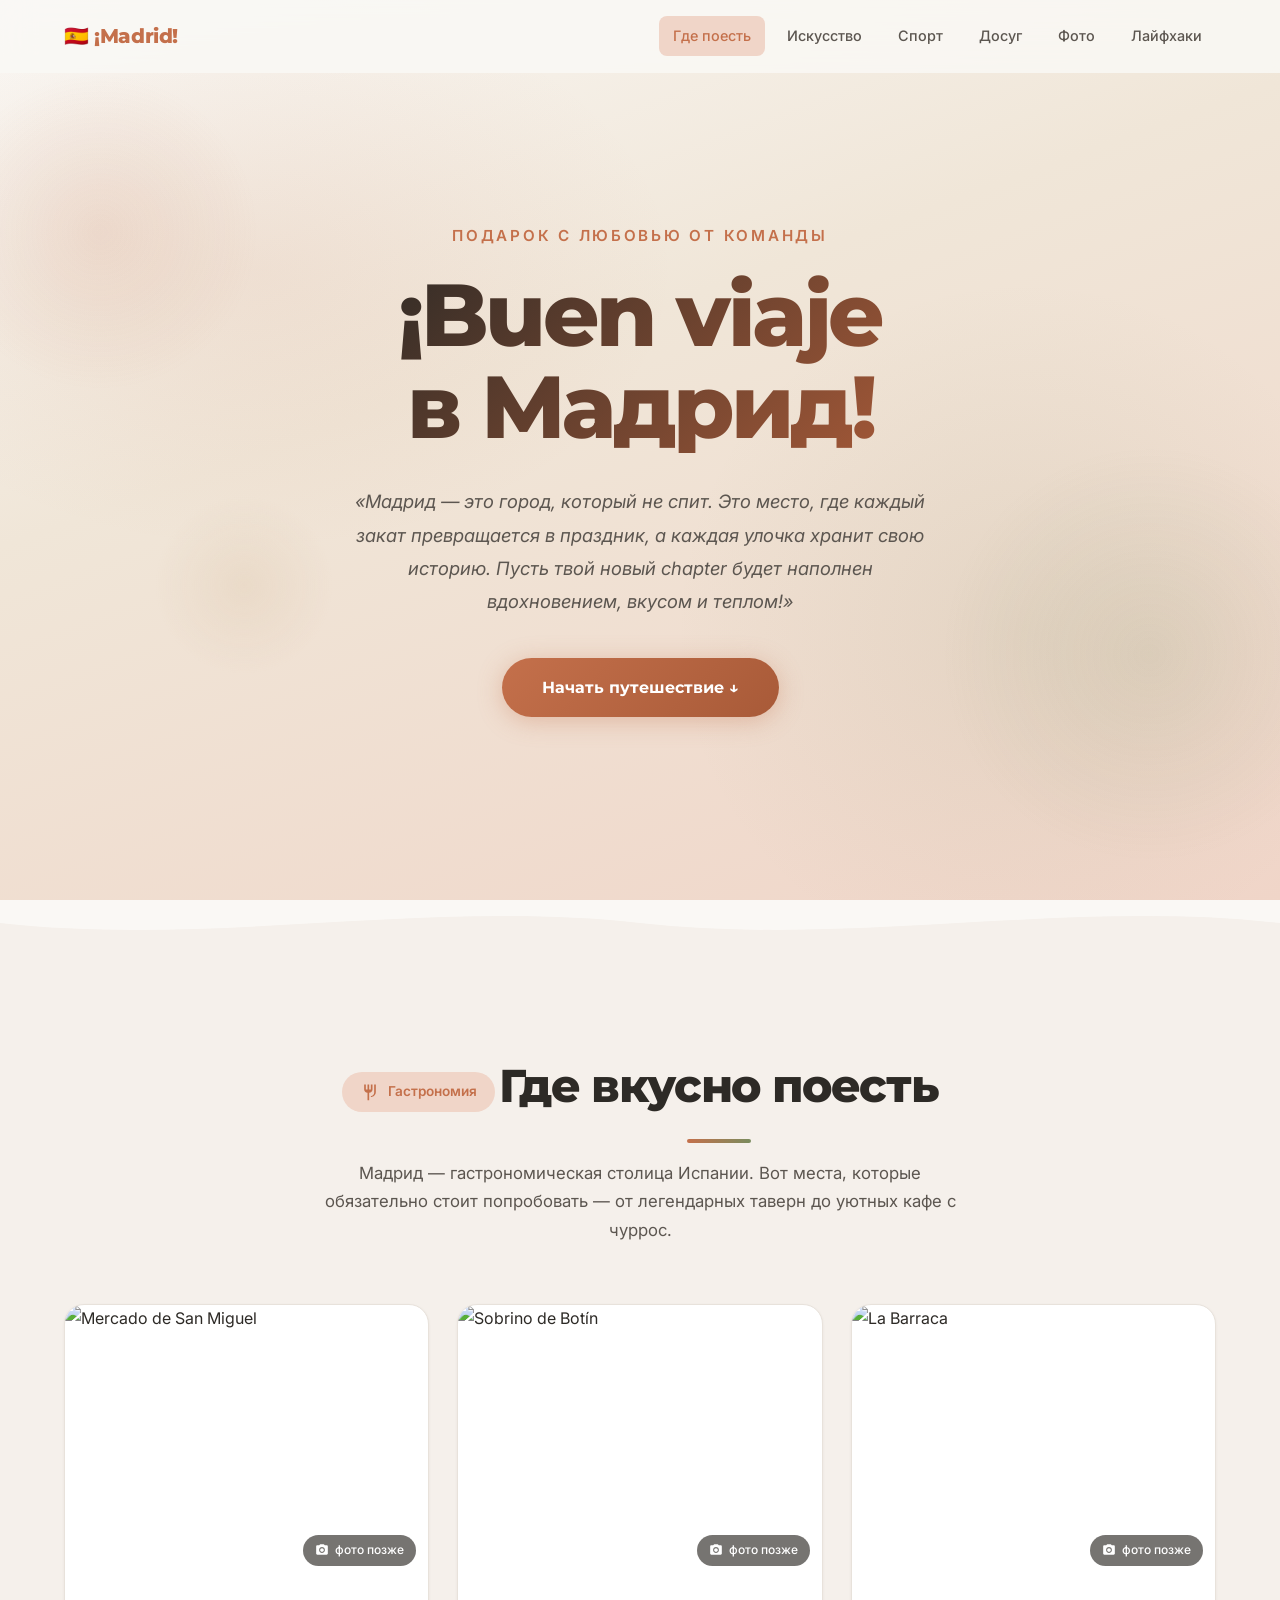
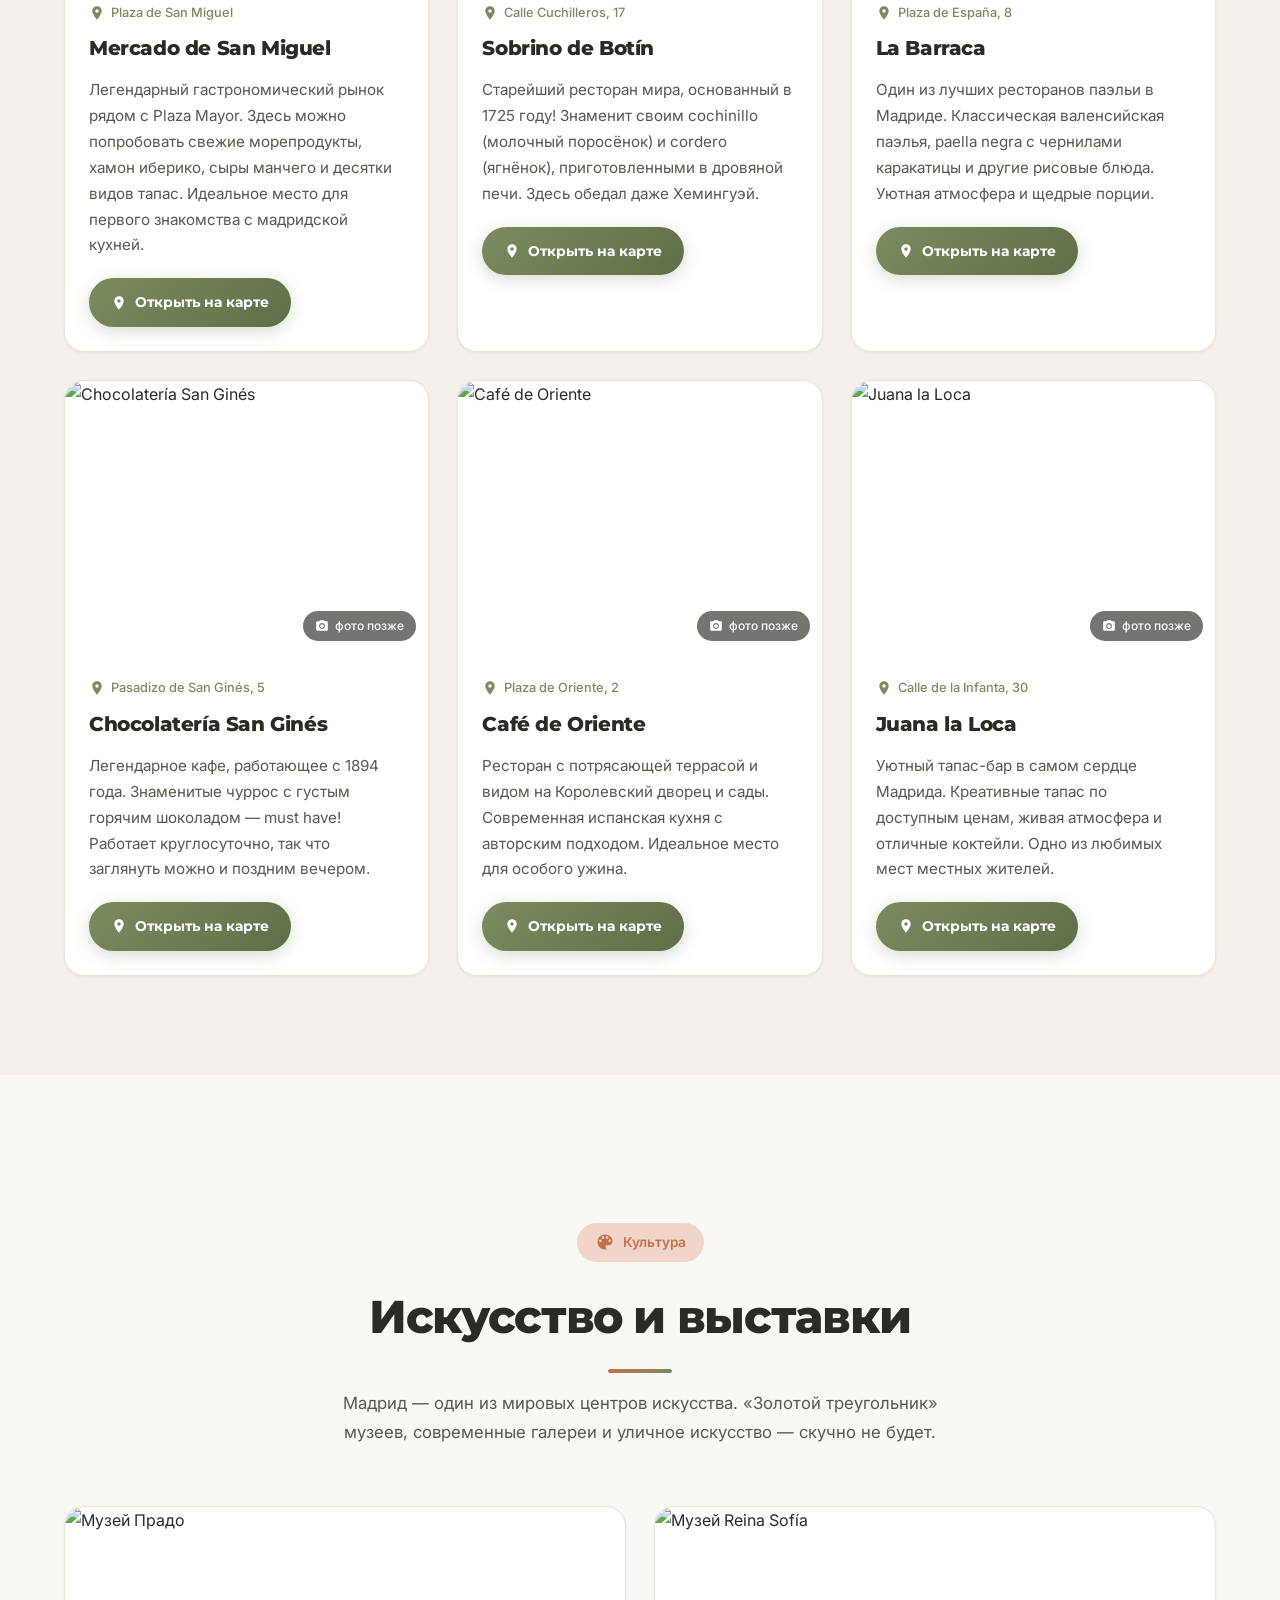
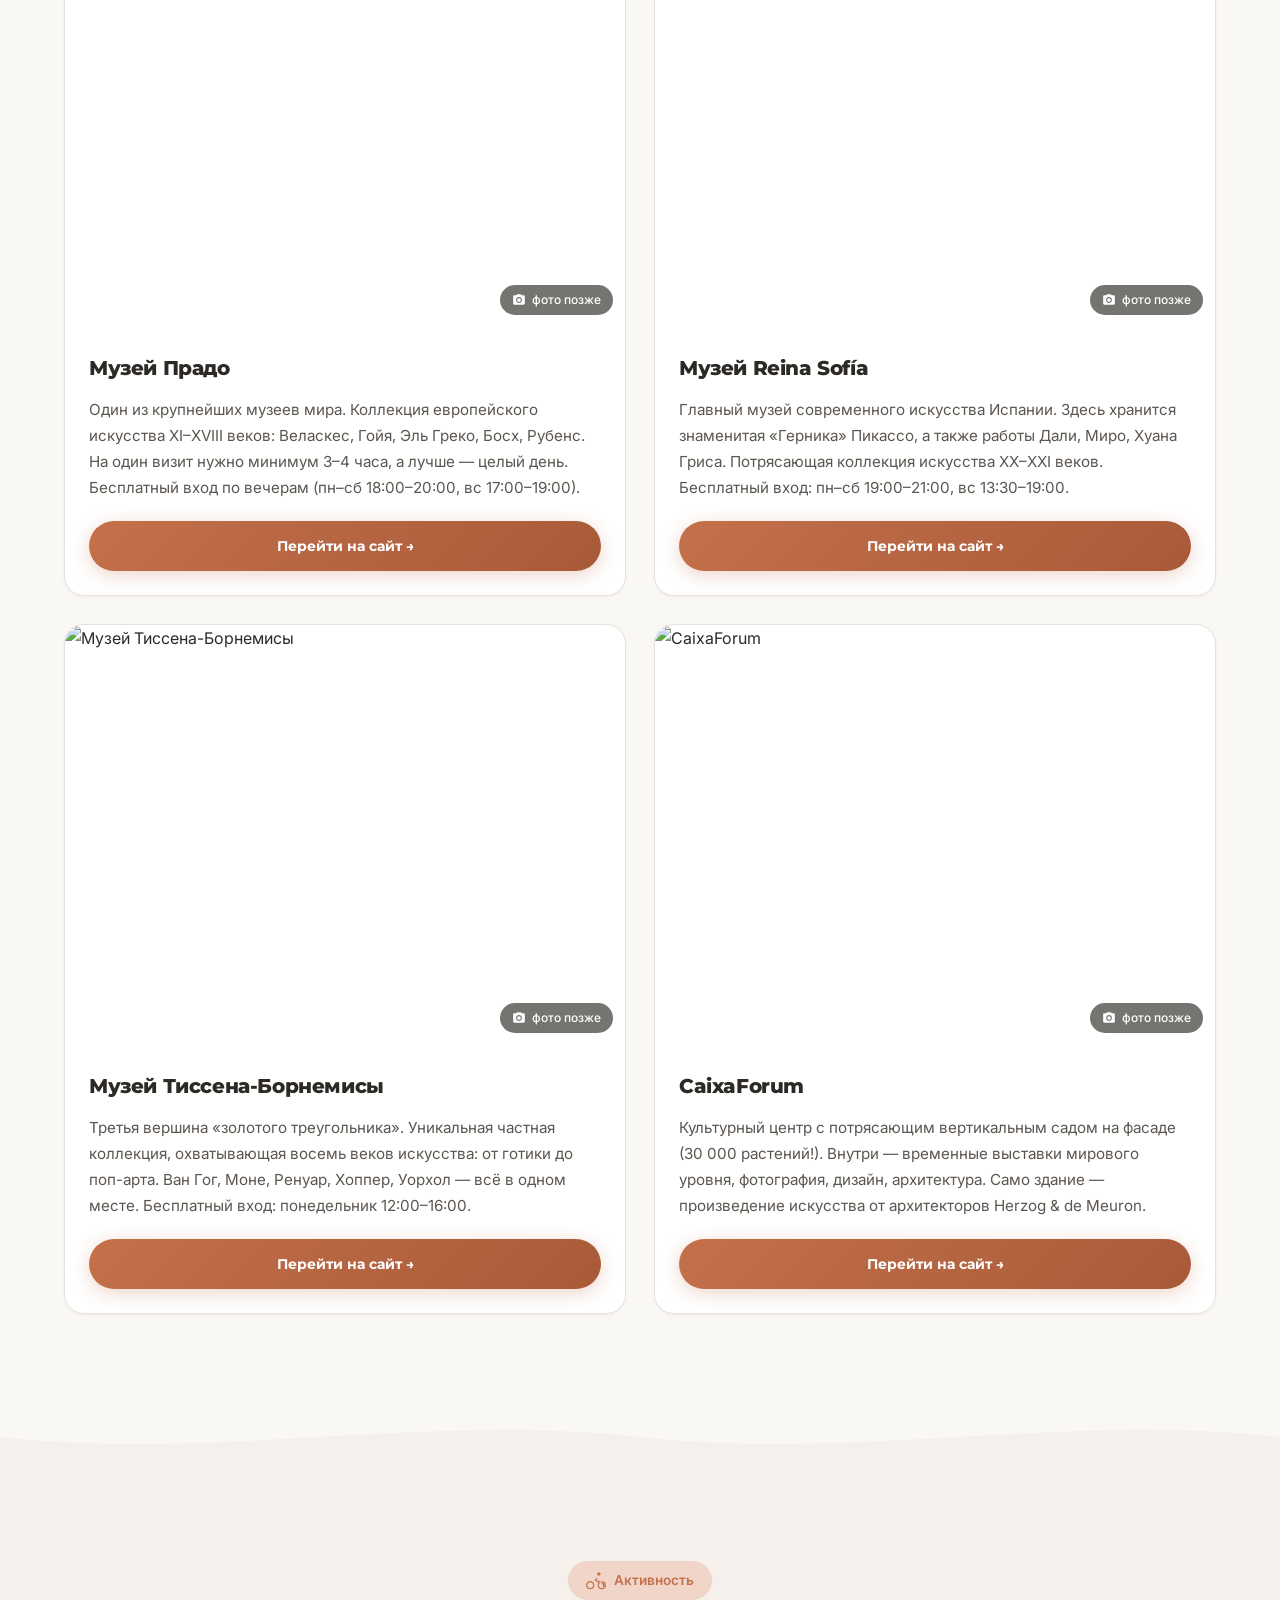
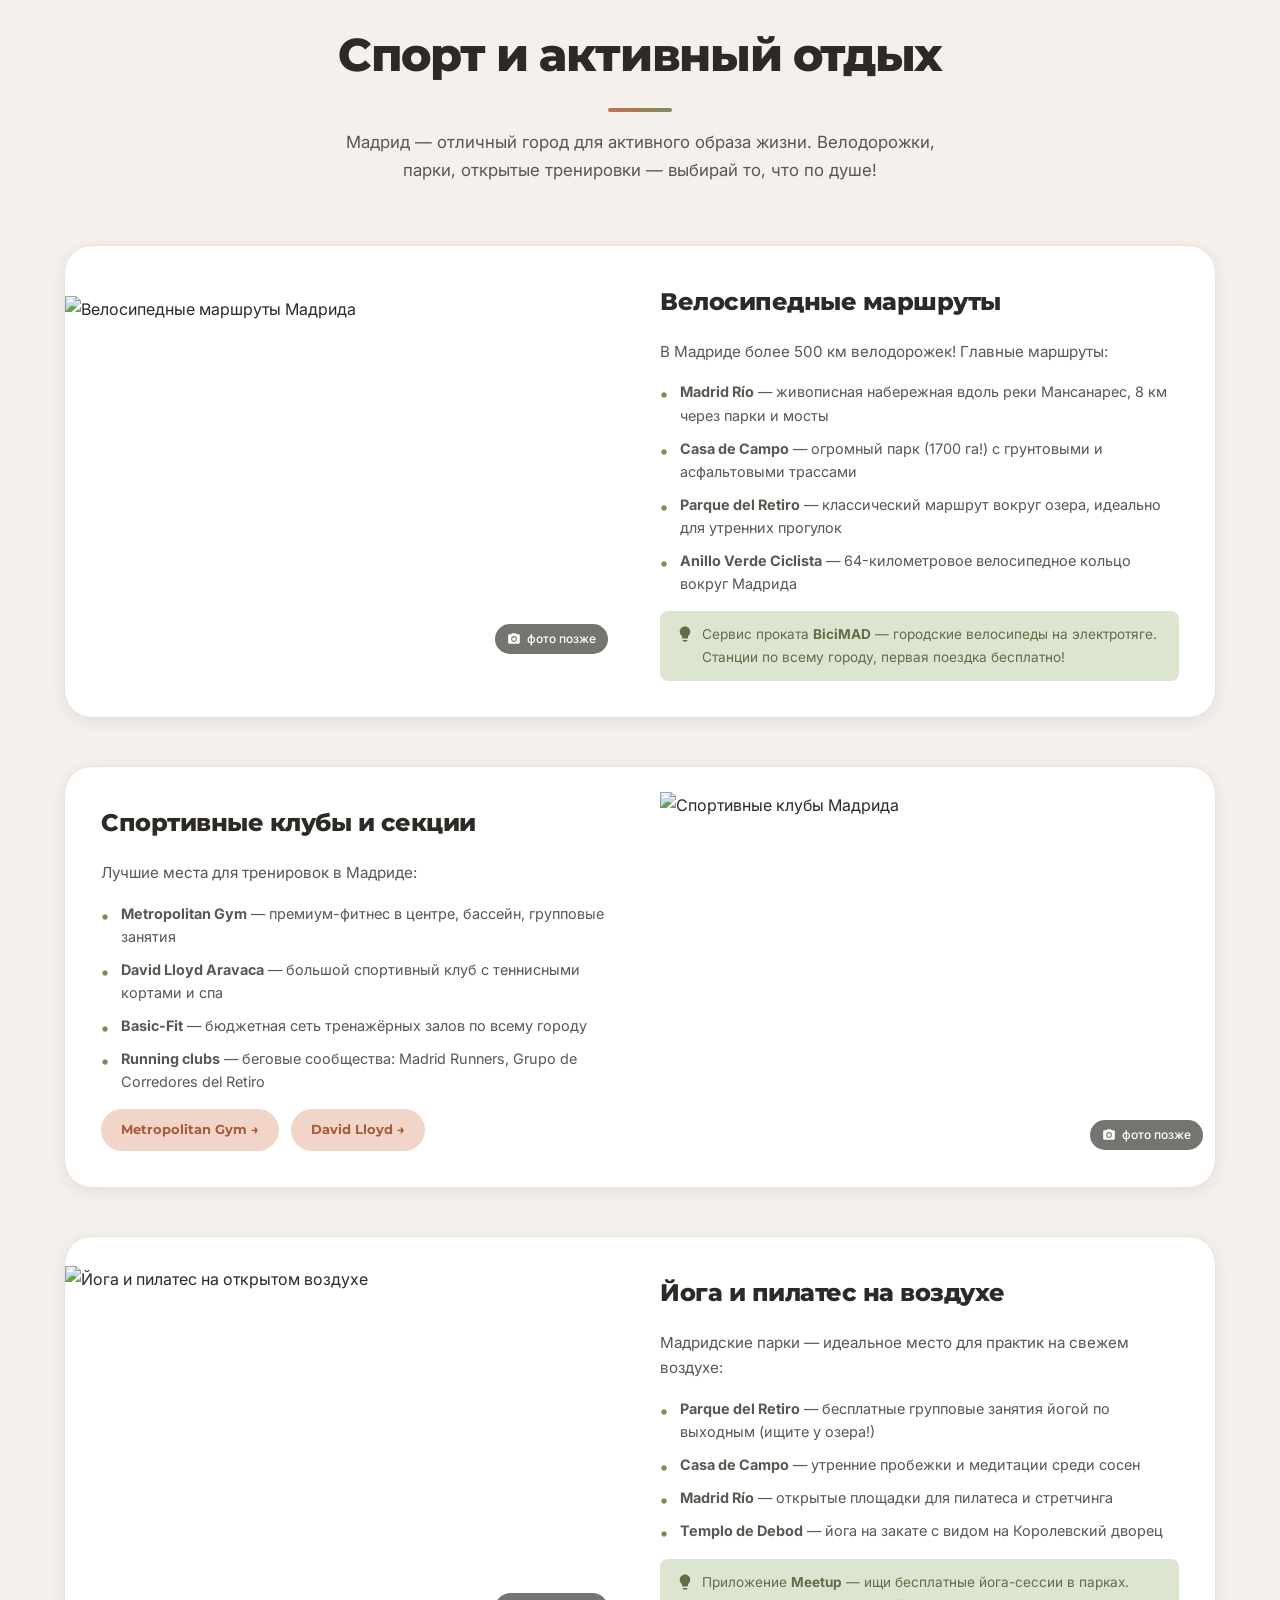
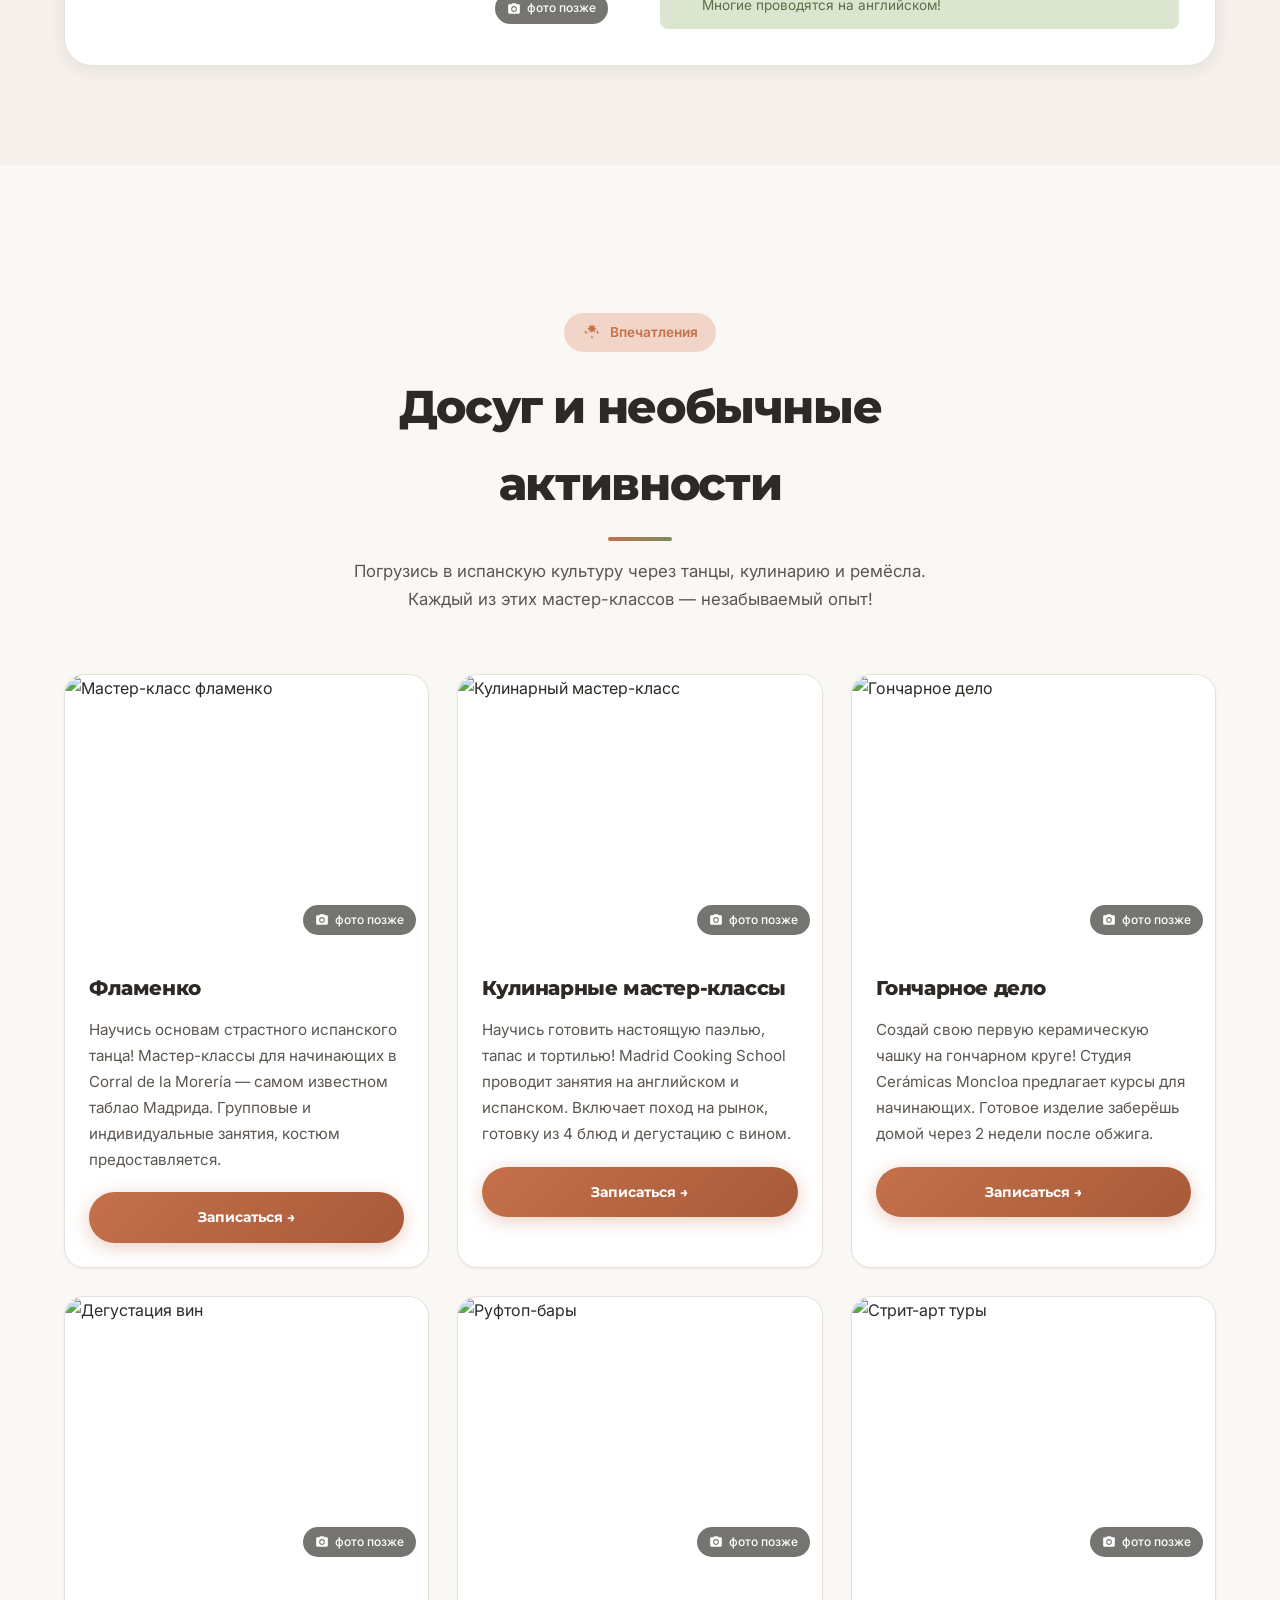
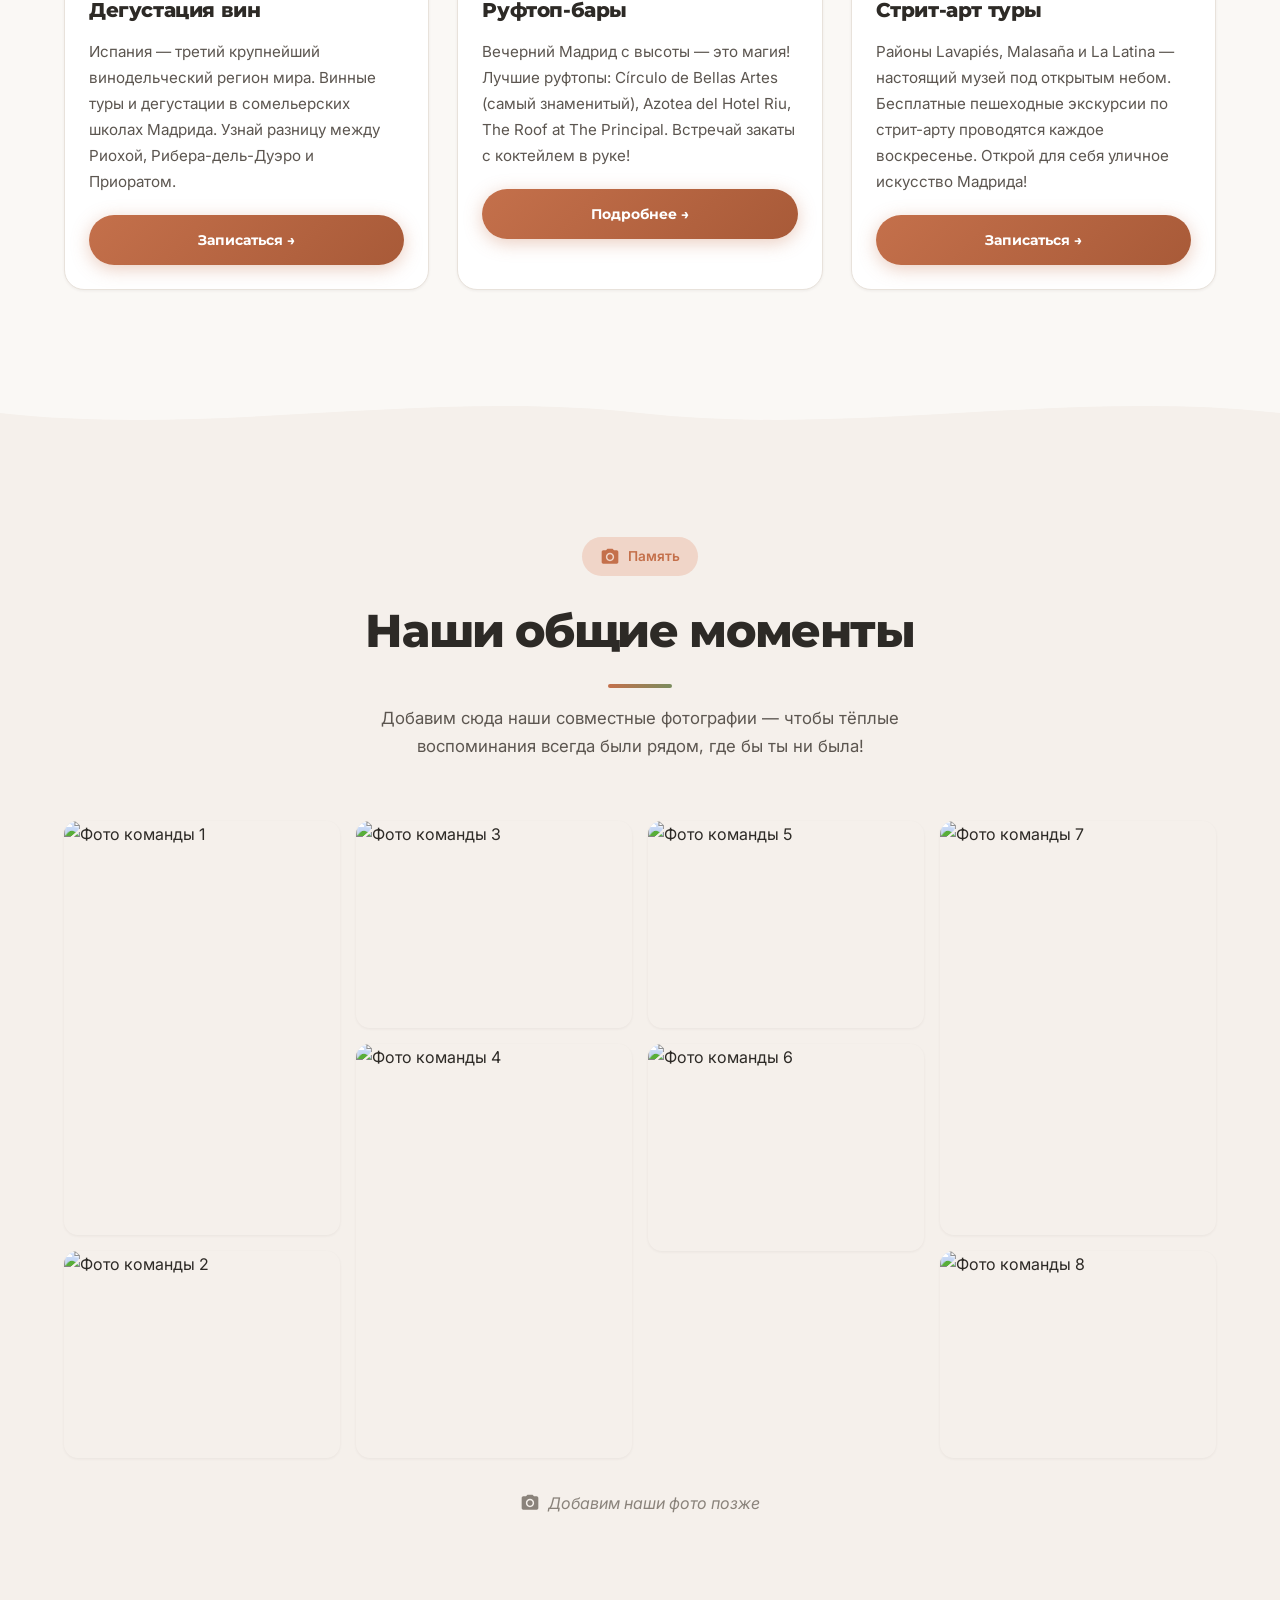
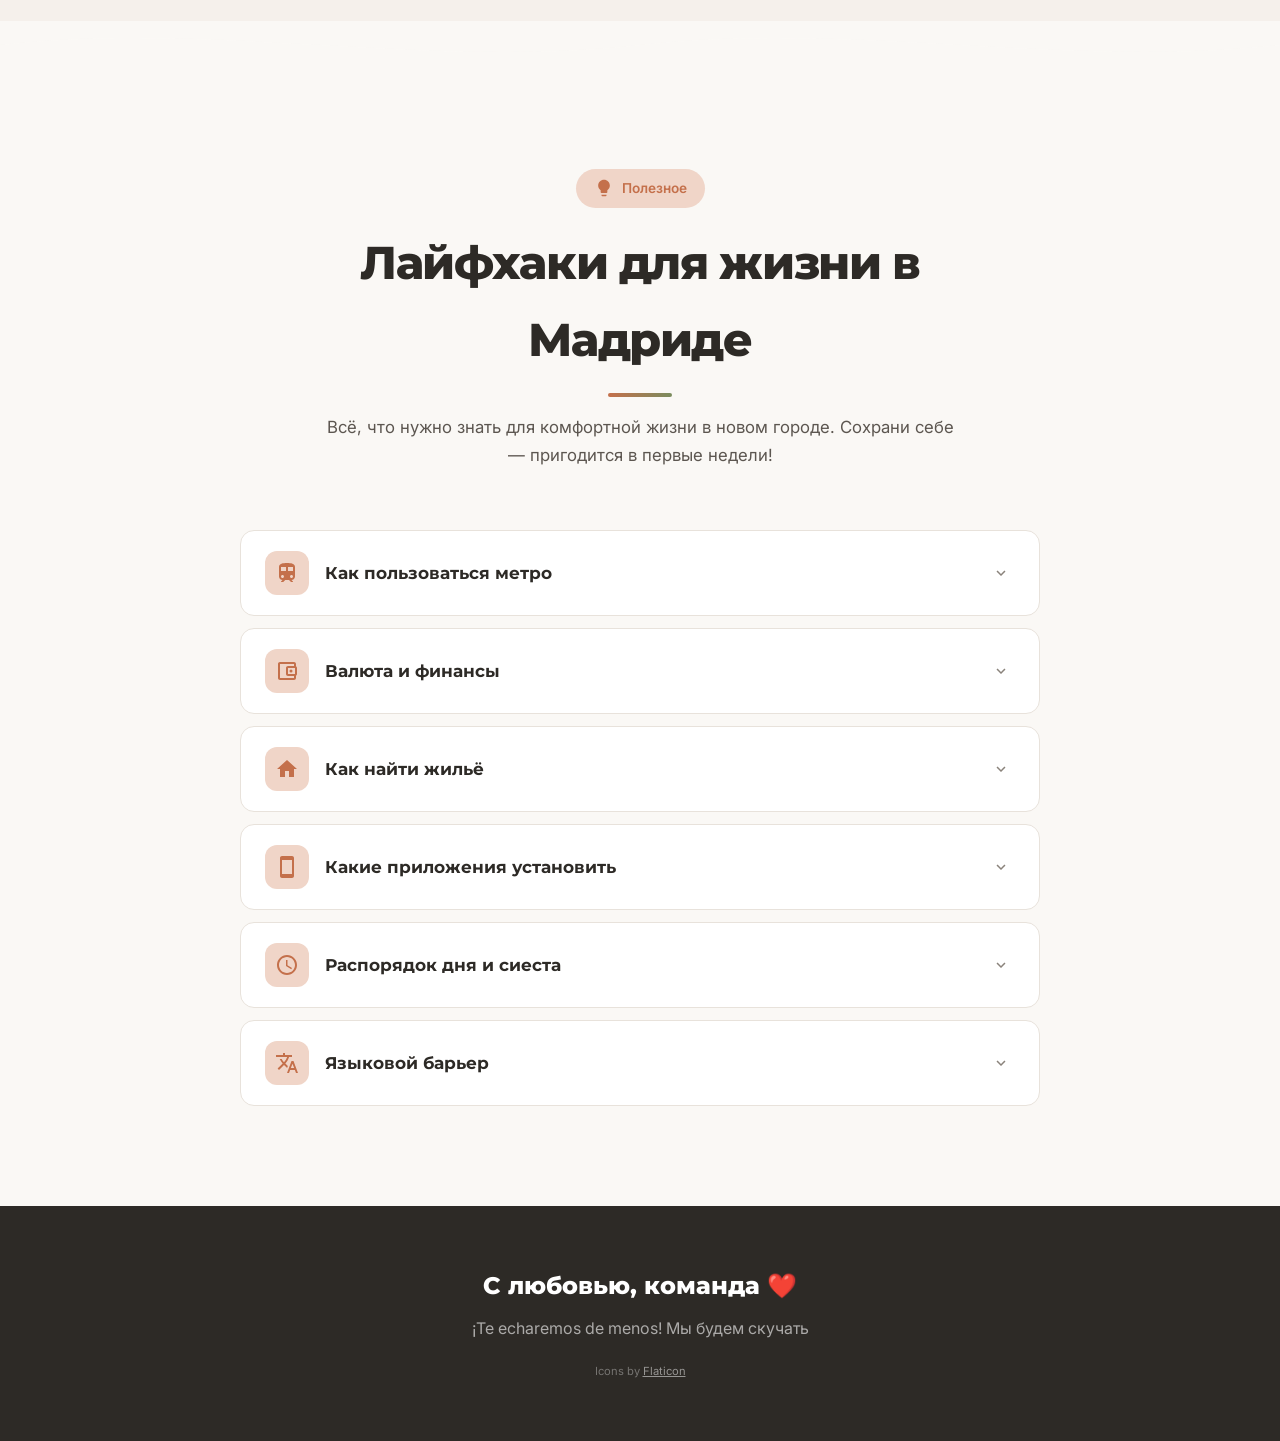
==== index.html @ d8dfe05f "Fix project structure and add GitHub Pages deployment - Rename uploaded files to correct names (inde" ====
<!DOCTYPE html>
<html lang="ru">
<head>
  <meta charset="UTF-8" />
  <meta name="viewport" content="width=device-width, initial-scale=1.0" />
  <title>¡Buen viaje в Мадрид! 🇪🇸</title>
  <link rel="preconnect" href="https://fonts.googleapis.com" />
  <link rel="preconnect" href="https://fonts.gstatic.com" crossorigin />
  <link href="https://fonts.googleapis.com/css2?family=Montserrat:wght@400;500;600;700;800&family=Inter:wght@300;400;500;600&display=swap" rel="stylesheet" />
  <link rel="stylesheet" href="style.css" />
</head>
<body>

  <!--
    SVG-СПРАЙТ ИКОНОК (Flaticon, бесплатные)
    Иконки: flaticon.com — требуется атрибуция (см. футер)
  -->
  <svg xmlns="http://www.w3.org/2000/svg" style="display:none" aria-hidden="true">
    <symbol id="icon-food" viewBox="0 0 24 24">
      <path d="M11 9V3H9v6H7V3H5v6c0 2.21 1.79 4 4 4v9h2v-9c2.21 0 4-1.79 4-4V3h-2v6h-2zM19 3h-2v10c0 2.21-1.79 4-4 4v1c3.31 0 6-2.69 6-6V3z"/>
    </symbol>
    <symbol id="icon-art" viewBox="0 0 24 24">
      <path d="M12 3c-4.97 0-9 4.03-9 9s4.03 9 9 9c.83 0 1.5-.67 1.5-1.5 0-.39-.15-.74-.39-1.01-.23-.26-.38-.61-.38-.99 0-.83.67-1.5 1.5-1.5H16c2.76 0 5-2.24 5-5 0-4.42-4.03-8-9-8zm-5.5 9c-.83 0-1.5-.67-1.5-1.5S5.67 9 6.5 9 8 9.67 8 10.5 7.33 12 6.5 12zm3-4C8.67 8 8 7.33 8 6.5S8.67 5 9.5 5s1.5.67 1.5 1.5S10.33 8 9.5 8zm5 0c-.83 0-1.5-.67-1.5-1.5S13.67 5 14.5 5s1.5.67 1.5 1.5S15.33 8 14.5 8zm3 4c-.83 0-1.5-.67-1.5-1.5S16.67 9 17.5 9s1.5.67 1.5 1.5-.67 1.5-1.5 1.5z"/>
    </symbol>
    <symbol id="icon-bike" viewBox="0 0 24 24">
      <path d="M15.5 5.5c1.1 0 2-.9 2-2s-.9-2-2-2-2 .9-2 2 .9 2 2 2zM5 12c-2.8 0-5 2.2-5 5s2.2 5 5 5 5-2.2 5-5-2.2-5-5-5zm0 8.5c-1.9 0-3.5-1.6-3.5-3.5s1.6-3.5 3.5-3.5 3.5 1.6 3.5 3.5-1.6 3.5-3.5 3.5zm5.8-10l2.4-2.4.8.8-1.5 1.5 1.6 1.6c.7-.1 1.4-.2 2.1-.2 3.3 0 5.9 2.7 5.9 5.9 0 .8-.2 1.5-.4 2.2l-1.5-1.5c.1-.2.1-.4.1-.7 0-2.2-1.8-3.9-3.9-3.9-.6 0-1.2.1-1.7.4l-1.9-1.9H10.8zM19 12c-2.8 0-5 2.2-5 5s2.2 5 5 5 5-2.2 5-5-2.2-5-5-5zm0 8.5c-1.9 0-3.5-1.6-3.5-3.5s1.6-3.5 3.5-3.5 3.5 1.6 3.5 3.5-1.6 3.5-3.5 3.5z"/>
    </symbol>
    <symbol id="icon-sparkles" viewBox="0 0 24 24">
      <path d="M12 2l1.09 3.26L16 4l-1.26 3.09L18 8l-3.09 1.26L16 12l-3.26-1.09L12 14l-1.09-3.26L8 12l1.26-3.09L6 8l3.09-1.26L8 4l3.26 1.09L12 2zm-7 9l.73 2.18L8 12l-2.18.73L5 15l-.73-2.18L2 12l2.18-.73L5 9zm14 0l.73 2.18L22 12l-2.18.73L19 15l-.73-2.18L16 12l2.18-.73L19 9zM12 16l.55 1.64L14 18l-1.45.55L12 20l-.55-1.45L10 18l1.45-.55L12 16z"/>
    </symbol>
    <symbol id="icon-camera" viewBox="0 0 24 24">
      <path d="M12 15.2c1.77 0 3.2-1.43 3.2-3.2s-1.43-3.2-3.2-3.2-3.2 1.43-3.2 3.2 1.43 3.2 3.2 3.2zM9 2L7.17 4H4c-1.1 0-2 .9-2 2v12c0 1.1.9 2 2 2h16c1.1 0 2-.9 2-2V6c0-1.1-.9-2-2-2h-3.17L15 2H9zm3 15c-2.76 0-5-2.24-5-5s2.24-5 5-5 5 2.24 5 5-2.24 5-5 5z"/>
    </symbol>
    <symbol id="icon-bulb" viewBox="0 0 24 24">
      <path d="M9 21c0 .55.45 1 1 1h4c.55 0 1-.45 1-1v-1H9v1zm3-19C8.14 2 5 5.14 5 9c0 2.38 1.19 4.47 3 5.74V17c0 .55.45 1 1 1h6c.55 0 1-.45 1-1v-2.26c1.81-1.27 3-3.36 3-5.74 0-3.86-3.14-7-7-7z"/>
    </symbol>
    <symbol id="icon-metro" viewBox="0 0 24 24">
      <path d="M12 2c-4 0-8 .5-8 4v9.5C4 17.43 5.57 19 7.5 19L6 20.5v.5h2.23l2-2H14l2 2H18v-.5L16.5 19c1.93 0 3.5-1.57 3.5-3.5V6c0-3.5-4-4-8-4zM7.5 17c-.83 0-1.5-.67-1.5-1.5S6.67 14 7.5 14s1.5.67 1.5 1.5S8.33 17 7.5 17zm3.5-7H6V6h5v4zm2 0V6h5v4h-5zm3.5 7c-.83 0-1.5-.67-1.5-1.5s.67-1.5 1.5-1.5 1.5.67 1.5 1.5-.67 1.5-1.5 1.5z"/>
    </symbol>
    <symbol id="icon-wallet" viewBox="0 0 24 24">
      <path d="M21 7.28V5c0-1.1-.9-2-2-2H5c-1.11 0-2 .9-2 2v14c0 1.1.89 2 2 2h14c1.1 0 2-.9 2-2v-2.28c.59-.35 1-.98 1-1.72V9c0-.74-.41-1.37-1-1.72zM20 9v6h-7V9h7zM5 19V5h14v2h-6c-1.1 0-2 .9-2 2v6c0 1.1.9 2 2 2h6v2H5z"/>
      <circle cx="16" cy="12" r="1.5"/>
    </symbol>
    <symbol id="icon-house" viewBox="0 0 24 24">
      <path d="M10 20v-6h4v6h5v-8h3L12 3 2 12h3v8z"/>
    </symbol>
    <symbol id="icon-phone" viewBox="0 0 24 24">
      <path d="M17 1.01L7 1c-1.1 0-2 .9-2 2v18c0 1.1.9 2 2 2h10c1.1 0 2-.9 2-2V3c0-1.1-.9-1.99-2-1.99zM17 19H7V5h10v14z"/>
    </symbol>
    <symbol id="icon-clock" viewBox="0 0 24 24">
      <path d="M11.99 2C6.47 2 2 6.48 2 12s4.47 10 9.99 10C17.52 22 22 17.52 22 12S17.52 2 11.99 2zM12 20c-4.42 0-8-3.58-8-8s3.58-8 8-8 8 3.58 8 8-3.58 8-8 8zm.5-13H11v6l5.25 3.15.75-1.23-4.5-2.67z"/>
    </symbol>
    <symbol id="icon-language" viewBox="0 0 24 24">
      <path d="M12.87 15.07l-2.54-2.51.03-.03c1.74-1.94 2.98-4.17 3.71-6.53H17V4h-7V2H8v2H1v1.99h11.17C11.5 7.92 10.44 9.75 9 11.35 8.07 10.32 7.3 9.19 6.69 8h-2c.73 1.63 1.73 3.17 2.98 4.56l-5.09 5.02L4 19l5-5 3.11 3.11.76-2.04zM18.5 10h-2L12 22h2l1.12-3h4.75L21 22h2l-4.5-12zm-2.62 7l1.62-4.33L19.12 17h-3.24z"/>
    </symbol>
    <symbol id="icon-pin" viewBox="0 0 24 24">
      <path d="M12 2C8.13 2 5 5.13 5 9c0 5.25 7 13 7 13s7-7.75 7-13c0-3.87-3.13-7-7-7zm0 9.5c-1.38 0-2.5-1.12-2.5-2.5s1.12-2.5 2.5-2.5 2.5 1.12 2.5 2.5-1.12 2.5-2.5 2.5z"/>
    </symbol>
    <symbol id="icon-chevron" viewBox="0 0 24 24">
      <path d="M7.41 8.59L12 13.17l4.59-4.58L18 10l-6 6-6-6 1.41-1.41z"/>
    </symbol>
  </svg>

  <!-- ========== ФИКСИРОВАННАЯ ШАПКА ========== -->
  <header class="header" id="header">
    <div class="header__inner">
      <!-- ЗАМЕНИТЬ: текст логотипа при необходимости -->
      <a href="#hero" class="header__logo">🇪🇸 ¡Madrid!</a>
      <nav class="nav" id="nav" aria-label="Основная навигация">
        <a href="#food" class="nav__link">Где поесть</a>
        <a href="#art" class="nav__link">Искусство</a>
        <a href="#sport" class="nav__link">Спорт</a>
        <a href="#leisure" class="nav__link">Досуг</a>
        <a href="#photos" class="nav__link">Фото</a>
        <a href="#tips" class="nav__link">Лайфхаки</a>
      </nav>
      <button class="burger" id="burger" type="button" aria-label="Открыть меню" aria-expanded="false" aria-controls="nav">
        <span></span><span></span><span></span>
      </button>
    </div>
  </header>

  <main>

    <!-- ========== HERO ========== -->
    <section class="hero" id="hero">
      <div class="hero__bg"></div>
      <div class="hero__content">
        <!-- ЗАМЕНИТЬ: подзаголовок -->
        <p class="hero__subtitle">Подарок с любовью от команды</p>
        <!-- ЗАМЕНИТЬ: главный заголовок (флаг 🇪🇸 оставляем) -->
        <h1 class="hero__title">¡Buen viaje<br/>в Мадрид!</h1>
        <!-- ЗАМЕНИТЬ: цитата-пожелание -->
        <p class="hero__quote">
          «Мадрид — это город, который не спит. Это место, где каждый закат превращается в праздник,
          а каждая улочка хранит свою историю. Пусть твой новый chapter будет наполнен вдохновением,
          вкусом и теплом!»
        </p>
        <a href="#food" class="hero__cta">Начать путешествие ↓</a>
      </div>
      <div class="hero__decor hero__decor--1" aria-hidden="true"></div>
      <div class="hero__decor hero__decor--2" aria-hidden="true"></div>
      <div class="hero__decor hero__decor--3" aria-hidden="true"></div>
    </section>

    <!-- Декоративный разделитель -->
    <div class="section-divider" aria-hidden="true">
      <svg viewBox="0 0 1200 48" preserveAspectRatio="none" xmlns="http://www.w3.org/2000/svg">
        <path fill="currentColor" d="M0,24 C200,48 400,0 600,24 C800,48 1000,0 1200,24 L1200,48 L0,48 Z"/>
      </svg>
    </div>

    <!-- ========== ГДЕ ВКУСНО ПОЕСТЬ ========== -->
    <section class="section section--alt" id="food">
      <div class="container">
        <div class="section__header">
          <span class="section__badge">
            <span class="icon" aria-hidden="true"><svg><use href="#icon-food"/></svg></span>
            Гастрономия
          </span>
          <h2 class="section__title">Где вкусно поесть</h2>
          <!-- ЗАМЕНИТЬ: описание секции -->
          <p class="section__desc">
            Мадрид — гастрономическая столица Испании. Вот места, которые обязательно стоит попробовать —
            от легендарных таверн до уютных кафе с чуррос.
          </p>
        </div>
        <div class="cards-grid cards-grid--3">

          <article class="card card--restaurant">
            <div class="card__img-wrap">
              <!-- ЗАМЕНИТЬ: реальное фото ресторана -->
              <img src="https://picsum.photos/seed/sanmiguel/400/300" alt="Mercado de San Miguel" loading="lazy" width="400" height="300" />
              <span class="card__img-label">
                <span class="icon" aria-hidden="true"><svg><use href="#icon-camera"/></svg></span>
                фото позже
              </span>
            </div>
            <div class="card__body">
              <div class="card__location">
                <span class="icon" aria-hidden="true"><svg><use href="#icon-pin"/></svg></span>
                Plaza de San Miguel
              </div>
              <h3 class="card__title">Mercado de San Miguel</h3>
              <p class="card__text">
                Легендарный гастрономический рынок рядом с Plaza Mayor. Здесь можно попробовать
                свежие морепродукты, хамон иберико, сыры манчего и десятки видов тапас.
                Идеальное место для первого знакомства с мадридской кухней.
              </p>
              <!-- ЗАМЕНИТЬ: реальная ссылка на Google Maps -->
              <a href="https://maps.google.com/?q=Mercado+de+San+Miguel+Madrid" target="_blank" rel="noopener noreferrer" class="card__link">
                <span class="icon" aria-hidden="true"><svg><use href="#icon-pin"/></svg></span>
                Открыть на карте
              </a>
            </div>
          </article>

          <article class="card card--restaurant">
            <div class="card__img-wrap">
              <!-- ЗАМЕНИТЬ: реальное фото ресторана -->
              <img src="https://picsum.photos/seed/botin/400/300" alt="Sobrino de Botín" loading="lazy" width="400" height="300" />
              <span class="card__img-label">
                <span class="icon" aria-hidden="true"><svg><use href="#icon-camera"/></svg></span>
                фото позже
              </span>
            </div>
            <div class="card__body">
              <div class="card__location">
                <span class="icon" aria-hidden="true"><svg><use href="#icon-pin"/></svg></span>
                Calle Cuchilleros, 17
              </div>
              <h3 class="card__title">Sobrino de Botín</h3>
              <p class="card__text">
                Старейший ресторан мира, основанный в 1725 году! Знаменит своим cochinillo
                (молочный поросёнок) и cordero (ягнёнок), приготовленными в дровяной печи.
                Здесь обедал даже Хемингуэй.
              </p>
              <!-- ЗАМЕНИТЬ: реальная ссылка на Google Maps -->
              <a href="https://maps.google.com/?q=Sobrino+de+Botin+Madrid" target="_blank" rel="noopener noreferrer" class="card__link">
                <span class="icon" aria-hidden="true"><svg><use href="#icon-pin"/></svg></span>
                Открыть на карте
              </a>
            </div>
          </article>

          <article class="card card--restaurant">
            <div class="card__img-wrap">
              <!-- ЗАМЕНИТЬ: реальное фото ресторана -->
              <img src="https://picsum.photos/seed/barraca/400/300" alt="La Barraca" loading="lazy" width="400" height="300" />
              <span class="card__img-label">
                <span class="icon" aria-hidden="true"><svg><use href="#icon-camera"/></svg></span>
                фото позже
              </span>
            </div>
            <div class="card__body">
              <div class="card__location">
                <span class="icon" aria-hidden="true"><svg><use href="#icon-pin"/></svg></span>
                Plaza de España, 8
              </div>
              <h3 class="card__title">La Barraca</h3>
              <p class="card__text">
                Один из лучших ресторанов паэльи в Мадриде. Классическая валенсийская паэлья,
                paella negra с чернилами каракатицы и другие рисовые блюда. Уютная атмосфера
                и щедрые порции.
              </p>
              <a href="https://maps.google.com/?q=La+Barraca+restaurante+Madrid" target="_blank" rel="noopener noreferrer" class="card__link">
                <span class="icon" aria-hidden="true"><svg><use href="#icon-pin"/></svg></span>
                Открыть на карте
              </a>
            </div>
          </article>

          <article class="card card--restaurant">
            <div class="card__img-wrap">
              <!-- ЗАМЕНИТЬ: реальное фото кафе -->
              <img src="https://picsum.photos/seed/sangines/400/300" alt="Chocolatería San Ginés" loading="lazy" width="400" height="300" />
              <span class="card__img-label">
                <span class="icon" aria-hidden="true"><svg><use href="#icon-camera"/></svg></span>
                фото позже
              </span>
            </div>
            <div class="card__body">
              <div class="card__location">
                <span class="icon" aria-hidden="true"><svg><use href="#icon-pin"/></svg></span>
                Pasadizo de San Ginés, 5
              </div>
              <h3 class="card__title">Chocolatería San Ginés</h3>
              <p class="card__text">
                Легендарное кафе, работающее с 1894 года. Знаменитые чуррос с густым горячим
                шоколадом — must have! Работает круглосуточно, так что заглянуть можно
                и поздним вечером.
              </p>
              <a href="https://maps.google.com/?q=Chocolateria+San+Gines+Madrid" target="_blank" rel="noopener noreferrer" class="card__link">
                <span class="icon" aria-hidden="true"><svg><use href="#icon-pin"/></svg></span>
                Открыть на карте
              </a>
            </div>
          </article>

          <article class="card card--restaurant">
            <div class="card__img-wrap">
              <!-- ЗАМЕНИТЬ: реальное фото ресторана -->
              <img src="https://picsum.photos/seed/oriente/400/300" alt="Café de Oriente" loading="lazy" width="400" height="300" />
              <span class="card__img-label">
                <span class="icon" aria-hidden="true"><svg><use href="#icon-camera"/></svg></span>
                фото позже
              </span>
            </div>
            <div class="card__body">
              <div class="card__location">
                <span class="icon" aria-hidden="true"><svg><use href="#icon-pin"/></svg></span>
                Plaza de Oriente, 2
              </div>
              <h3 class="card__title">Café de Oriente</h3>
              <p class="card__text">
                Ресторан с потрясающей террасой и видом на Королевский дворец и сады.
                Современная испанская кухня с авторским подходом. Идеальное место
                для особого ужина.
              </p>
              <a href="https://maps.google.com/?q=Cafe+de+Oriente+Madrid" target="_blank" rel="noopener noreferrer" class="card__link">
                <span class="icon" aria-hidden="true"><svg><use href="#icon-pin"/></svg></span>
                Открыть на карте
              </a>
            </div>
          </article>

          <article class="card card--restaurant">
            <div class="card__img-wrap">
              <!-- ЗАМЕНИТЬ: реальное фото ресторана -->
              <img src="https://picsum.photos/seed/juanalaloca/400/300" alt="Juana la Loca" loading="lazy" width="400" height="300" />
              <span class="card__img-label">
                <span class="icon" aria-hidden="true"><svg><use href="#icon-camera"/></svg></span>
                фото позже
              </span>
            </div>
            <div class="card__body">
              <div class="card__location">
                <span class="icon" aria-hidden="true"><svg><use href="#icon-pin"/></svg></span>
                Calle de la Infanta, 30
              </div>
              <h3 class="card__title">Juana la Loca</h3>
              <p class="card__text">
                Уютный тапас-бар в самом сердце Мадрида. Креативные тапас по доступным ценам,
                живая атмосфера и отличные коктейли. Одно из любимых мест местных жителей.
              </p>
              <a href="https://maps.google.com/?q=Juana+la+Loca+Madrid" target="_blank" rel="noopener noreferrer" class="card__link">
                <span class="icon" aria-hidden="true"><svg><use href="#icon-pin"/></svg></span>
                Открыть на карте
              </a>
            </div>
          </article>

        </div>
      </div>
    </section>

    <div class="section-divider section-divider--flip section-divider--bg" aria-hidden="true">
      <svg viewBox="0 0 1200 48" preserveAspectRatio="none" xmlns="http://www.w3.org/2000/svg">
        <path fill="currentColor" d="M0,24 C200,48 400,0 600,24 C800,48 1000,0 1200,24 L1200,48 L0,48 Z"/>
      </svg>
    </div>

    <!-- ========== ИСКУССТВО И ВЫСТАВКИ ========== -->
    <section class="section" id="art">
      <div class="container">
        <div class="section__header">
          <span class="section__badge">
            <span class="icon" aria-hidden="true"><svg><use href="#icon-art"/></svg></span>
            Культура
          </span>
          <h2 class="section__title">Искусство и выставки</h2>
          <p class="section__desc">
            Мадрид — один из мировых центров искусства. «Золотой треугольник» музеев,
            современные галереи и уличное искусство — скучно не будет.
          </p>
        </div>
        <div class="cards-grid cards-grid--2">

          <article class="card card--museum">
            <div class="card__img-wrap">
              <img src="https://picsum.photos/seed/prado/400/300" alt="Музей Прадо" loading="lazy" width="400" height="300" />
              <span class="card__img-label">
                <span class="icon" aria-hidden="true"><svg><use href="#icon-camera"/></svg></span>
                фото позже
              </span>
            </div>
            <div class="card__body">
              <h3 class="card__title">Музей Прадо</h3>
              <p class="card__text">
                Один из крупнейших музеев мира. Коллекция европейского искусства XI–XVIII веков:
                Веласкес, Гойя, Эль Греко, Босх, Рубенс. На один визит нужно минимум 3–4 часа,
                а лучше — целый день. Бесплатный вход по вечерам (пн–сб 18:00–20:00, вс 17:00–19:00).
              </p>
              <a href="https://www.museodelprado.es" target="_blank" rel="noopener noreferrer" class="btn btn--outline">
                Перейти на сайт →
              </a>
            </div>
          </article>

          <article class="card card--museum">
            <div class="card__img-wrap">
              <img src="https://picsum.photos/seed/reinasofia/400/300" alt="Музей Reina Sofía" loading="lazy" width="400" height="300" />
              <span class="card__img-label">
                <span class="icon" aria-hidden="true"><svg><use href="#icon-camera"/></svg></span>
                фото позже
              </span>
            </div>
            <div class="card__body">
              <h3 class="card__title">Музей Reina Sofía</h3>
              <p class="card__text">
                Главный музей современного искусства Испании. Здесь хранится знаменитая «Герника»
                Пикассо, а также работы Дали, Миро, Хуана Гриса. Потрясающая коллекция
                искусства XX–XXI веков. Бесплатный вход: пн–сб 19:00–21:00, вс 13:30–19:00.
              </p>
              <a href="https://www.museoreinasofia.es" target="_blank" rel="noopener noreferrer" class="btn btn--outline">
                Перейти на сайт →
              </a>
            </div>
          </article>

          <article class="card card--museum">
            <div class="card__img-wrap">
              <img src="https://picsum.photos/seed/thyssen/400/300" alt="Музей Тиссена-Борнемисы" loading="lazy" width="400" height="300" />
              <span class="card__img-label">
                <span class="icon" aria-hidden="true"><svg><use href="#icon-camera"/></svg></span>
                фото позже
              </span>
            </div>
            <div class="card__body">
              <h3 class="card__title">Музей Тиссена-Борнемисы</h3>
              <p class="card__text">
                Третья вершина «золотого треугольника». Уникальная частная коллекция, охватывающая
                восемь веков искусства: от готики до поп-арта. Ван Гог, Моне, Ренуар, Хоппер,
                Уорхол — всё в одном месте. Бесплатный вход: понедельник 12:00–16:00.
              </p>
              <a href="https://www.museothyssen.org" target="_blank" rel="noopener noreferrer" class="btn btn--outline">
                Перейти на сайт →
              </a>
            </div>
          </article>

          <article class="card card--museum">
            <div class="card__img-wrap">
              <img src="https://picsum.photos/seed/caixaforum/400/300" alt="CaixaForum" loading="lazy" width="400" height="300" />
              <span class="card__img-label">
                <span class="icon" aria-hidden="true"><svg><use href="#icon-camera"/></svg></span>
                фото позже
              </span>
            </div>
            <div class="card__body">
              <h3 class="card__title">CaixaForum</h3>
              <p class="card__text">
                Культурный центр с потрясающим вертикальным садом на фасаде (30 000 растений!).
                Внутри — временные выставки мирового уровня, фотография, дизайн, архитектура.
                Само здание — произведение искусства от архитекторов Herzog &amp; de Meuron.
              </p>
              <a href="https://www.lacaixa.es/en/obrasocial/caixaforum-madrid.html" target="_blank" rel="noopener noreferrer" class="btn btn--outline">
                Перейти на сайт →
              </a>
            </div>
          </article>

        </div>
      </div>
    </section>

    <div class="section-divider" aria-hidden="true">
      <svg viewBox="0 0 1200 48" preserveAspectRatio="none" xmlns="http://www.w3.org/2000/svg">
        <path fill="currentColor" d="M0,24 C200,48 400,0 600,24 C800,48 1000,0 1200,24 L1200,48 L0,48 Z"/>
      </svg>
    </div>

    <!-- ========== СПОРТ И АКТИВНЫЙ ОТДЫХ ========== -->
    <section class="section section--alt" id="sport">
      <div class="container">
        <div class="section__header">
          <span class="section__badge">
            <span class="icon" aria-hidden="true"><svg><use href="#icon-bike"/></svg></span>
            Активность
          </span>
          <h2 class="section__title">Спорт и активный отдых</h2>
          <p class="section__desc">
            Мадрид — отличный город для активного образа жизни. Велодорожки, парки,
            открытые тренировки — выбирай то, что по душе!
          </p>
        </div>
        <div class="sport-grid">

          <article class="sport-block">
            <div class="sport-block__img">
              <img src="https://picsum.photos/seed/madridbike/600/400" alt="Велосипедные маршруты Мадрида" loading="lazy" width="600" height="400" />
              <span class="card__img-label">
                <span class="icon" aria-hidden="true"><svg><use href="#icon-camera"/></svg></span>
                фото позже
              </span>
            </div>
            <div class="sport-block__content">
              <h3 class="sport-block__title">Велосипедные маршруты</h3>
              <p class="sport-block__text">
                В Мадриде более 500 км велодорожек! Главные маршруты:
              </p>
              <ul class="sport-block__list">
                <li><strong>Madrid Río</strong> — живописная набережная вдоль реки Мансанарес, 8 км через парки и мосты</li>
                <li><strong>Casa de Campo</strong> — огромный парк (1700 га!) с грунтовыми и асфальтовыми трассами</li>
                <li><strong>Parque del Retiro</strong> — классический маршрут вокруг озера, идеально для утренних прогулок</li>
                <li><strong>Anillo Verde Ciclista</strong> — 64-километровое велосипедное кольцо вокруг Мадрида</li>
              </ul>
              <p class="sport-block__note">
                <span class="icon" aria-hidden="true"><svg><use href="#icon-bulb"/></svg></span>
                <span>Сервис проката <strong>BiciMAD</strong> — городские велосипеды на электротяге.
                Станции по всему городу, первая поездка бесплатно!</span>
              </p>
            </div>
          </article>

          <article class="sport-block sport-block--reverse">
            <div class="sport-block__img">
              <img src="https://picsum.photos/seed/madridgym/600/400" alt="Спортивные клубы Мадрида" loading="lazy" width="600" height="400" />
              <span class="card__img-label">
                <span class="icon" aria-hidden="true"><svg><use href="#icon-camera"/></svg></span>
                фото позже
              </span>
            </div>
            <div class="sport-block__content">
              <h3 class="sport-block__title">Спортивные клубы и секции</h3>
              <p class="sport-block__text">
                Лучшие места для тренировок в Мадриде:
              </p>
              <ul class="sport-block__list">
                <li><strong>Metropolitan Gym</strong> — премиум-фитнес в центре, бассейн, групповые занятия</li>
                <li><strong>David Lloyd Aravaca</strong> — большой спортивный клуб с теннисными кортами и спа</li>
                <li><strong>Basic-Fit</strong> — бюджетная сеть тренажёрных залов по всему городу</li>
                <li><strong>Running clubs</strong> — беговые сообщества: Madrid Runners, Grupo de Corredores del Retiro</li>
              </ul>
              <div class="sport-block__links">
                <!-- ЗАМЕНИТЬ: реальные ссылки на сайты клубов -->
                <a href="#" class="btn btn--small" target="_blank" rel="noopener noreferrer">Metropolitan Gym →</a>
                <a href="#" class="btn btn--small" target="_blank" rel="noopener noreferrer">David Lloyd →</a>
              </div>
            </div>
          </article>

          <article class="sport-block">
            <div class="sport-block__img">
              <img src="https://picsum.photos/seed/madridyoga/600/400" alt="Йога и пилатес на открытом воздухе" loading="lazy" width="600" height="400" />
              <span class="card__img-label">
                <span class="icon" aria-hidden="true"><svg><use href="#icon-camera"/></svg></span>
                фото позже
              </span>
            </div>
            <div class="sport-block__content">
              <h3 class="sport-block__title">Йога и пилатес на воздухе</h3>
              <p class="sport-block__text">
                Мадридские парки — идеальное место для практик на свежем воздухе:
              </p>
              <ul class="sport-block__list">
                <li><strong>Parque del Retiro</strong> — бесплатные групповые занятия йогой по выходным (ищите у озера!)</li>
                <li><strong>Casa de Campo</strong> — утренние пробежки и медитации среди сосен</li>
                <li><strong>Madrid Río</strong> — открытые площадки для пилатеса и стретчинга</li>
                <li><strong>Templo de Debod</strong> — йога на закате с видом на Королевский дворец</li>
              </ul>
              <p class="sport-block__note">
                <span class="icon" aria-hidden="true"><svg><use href="#icon-bulb"/></svg></span>
                <span>Приложение <strong>Meetup</strong> — ищи бесплатные йога-сессии в парках.
                Многие проводятся на английском!</span>
              </p>
            </div>
          </article>

        </div>
      </div>
    </section>

    <div class="section-divider section-divider--flip section-divider--bg" aria-hidden="true">
      <svg viewBox="0 0 1200 48" preserveAspectRatio="none" xmlns="http://www.w3.org/2000/svg">
        <path fill="currentColor" d="M0,24 C200,48 400,0 600,24 C800,48 1000,0 1200,24 L1200,48 L0,48 Z"/>
      </svg>
    </div>

    <!-- ========== ДОСУГ И НЕОБЫЧНЫЕ АКТИВНОСТИ ========== -->
    <section class="section" id="leisure">
      <div class="container">
        <div class="section__header">
          <span class="section__badge">
            <span class="icon" aria-hidden="true"><svg><use href="#icon-sparkles"/></svg></span>
            Впечатления
          </span>
          <h2 class="section__title">Досуг и необычные активности</h2>
          <p class="section__desc">
            Погрузись в испанскую культуру через танцы, кулинарию и ремёсла.
            Каждый из этих мастер-классов — незабываемый опыт!
          </p>
        </div>
        <div class="cards-grid cards-grid--3">

          <article class="card card--activity">
            <div class="card__img-wrap">
              <img src="https://picsum.photos/seed/flamenco/400/300" alt="Мастер-класс фламенко" loading="lazy" width="400" height="300" />
              <span class="card__img-label">
                <span class="icon" aria-hidden="true"><svg><use href="#icon-camera"/></svg></span>
                фото позже
              </span>
            </div>
            <div class="card__body">
              <h3 class="card__title">Фламенко</h3>
              <p class="card__text">
                Научись основам страстного испанского танца! Мастер-классы для начинающих
                в Corral de la Morería — самом известном таблао Мадрида.
                Групповые и индивидуальные занятия, костюм предоставляется.
              </p>
              <!-- ЗАМЕНИТЬ: реальная ссылка на запись -->
              <a href="#" class="btn btn--primary">Записаться →</a>
            </div>
          </article>

          <article class="card card--activity">
            <div class="card__img-wrap">
              <img src="https://picsum.photos/seed/cookingmadrid/400/300" alt="Кулинарный мастер-класс" loading="lazy" width="400" height="300" />
              <span class="card__img-label">
                <span class="icon" aria-hidden="true"><svg><use href="#icon-camera"/></svg></span>
                фото позже
              </span>
            </div>
            <div class="card__body">
              <h3 class="card__title">Кулинарные мастер-классы</h3>
              <p class="card__text">
                Научись готовить настоящую паэлью, тапас и тортилью!
                Madrid Cooking School проводит занятия на английском и испанском.
                Включает поход на рынок, готовку из 4 блюд и дегустацию с вином.
              </p>
              <a href="#" class="btn btn--primary">Записаться →</a>
            </div>
          </article>

          <article class="card card--activity">
            <div class="card__img-wrap">
              <img src="https://picsum.photos/seed/pottery/400/300" alt="Гончарное дело" loading="lazy" width="400" height="300" />
              <span class="card__img-label">
                <span class="icon" aria-hidden="true"><svg><use href="#icon-camera"/></svg></span>
                фото позже
              </span>
            </div>
            <div class="card__body">
              <h3 class="card__title">Гончарное дело</h3>
              <p class="card__text">
                Создай свою первую керамическую чашку на гончарном круге!
                Студия Cerámicas Moncloa предлагает курсы для начинающих.
                Готовое изделие заберёшь домой через 2 недели после обжига.
              </p>
              <a href="#" class="btn btn--primary">Записаться →</a>
            </div>
          </article>

          <article class="card card--activity">
            <div class="card__img-wrap">
              <img src="https://picsum.photos/seed/winetasting/400/300" alt="Дегустация вин" loading="lazy" width="400" height="300" />
              <span class="card__img-label">
                <span class="icon" aria-hidden="true"><svg><use href="#icon-camera"/></svg></span>
                фото позже
              </span>
            </div>
            <div class="card__body">
              <h3 class="card__title">Дегустация вин</h3>
              <p class="card__text">
                Испания — третий крупнейший винодельческий регион мира.
                Винные туры и дегустации в сомельерских школах Мадрида.
                Узнай разницу между Риохой, Рибера-дель-Дуэро и Приоратом.
              </p>
              <a href="#" class="btn btn--primary">Записаться →</a>
            </div>
          </article>

          <article class="card card--activity">
            <div class="card__img-wrap">
              <img src="https://picsum.photos/seed/rooftopmadrid/400/300" alt="Руфтоп-бары" loading="lazy" width="400" height="300" />
              <span class="card__img-label">
                <span class="icon" aria-hidden="true"><svg><use href="#icon-camera"/></svg></span>
                фото позже
              </span>
            </div>
            <div class="card__body">
              <h3 class="card__title">Руфтоп-бары</h3>
              <p class="card__text">
                Вечерний Мадрид с высоты — это магия! Лучшие руфтопы:
                Círculo de Bellas Artes (самый знаменитый), Azotea del Hotel Riu,
                The Roof at The Principal. Встречай закаты с коктейлем в руке!
              </p>
              <a href="#" class="btn btn--primary">Подробнее →</a>
            </div>
          </article>

          <article class="card card--activity">
            <div class="card__img-wrap">
              <img src="https://picsum.photos/seed/streetart/400/300" alt="Стрит-арт туры" loading="lazy" width="400" height="300" />
              <span class="card__img-label">
                <span class="icon" aria-hidden="true"><svg><use href="#icon-camera"/></svg></span>
                фото позже
              </span>
            </div>
            <div class="card__body">
              <h3 class="card__title">Стрит-арт туры</h3>
              <p class="card__text">
                Районы Lavapiés, Malasaña и La Latina — настоящий музей под открытым небом.
                Бесплатные пешеходные экскурсии по стрит-арту проводятся каждое воскресенье.
                Открой для себя уличное искусство Мадрида!
              </p>
              <a href="#" class="btn btn--primary">Записаться →</a>
            </div>
          </article>

        </div>
      </div>
    </section>

    <div class="section-divider" aria-hidden="true">
      <svg viewBox="0 0 1200 48" preserveAspectRatio="none" xmlns="http://www.w3.org/2000/svg">
        <path fill="currentColor" d="M0,24 C200,48 400,0 600,24 C800,48 1000,0 1200,24 L1200,48 L0,48 Z"/>
      </svg>
    </div>

    <!-- ========== ФОТО КОМАНДЫ ========== -->
    <section class="section section--alt" id="photos">
      <div class="container">
        <div class="section__header">
          <span class="section__badge">
            <span class="icon" aria-hidden="true"><svg><use href="#icon-camera"/></svg></span>
            Память
          </span>
          <h2 class="section__title">Наши общие моменты</h2>
          <p class="section__desc">
            Добавим сюда наши совместные фотографии — чтобы тёплые воспоминания
            всегда были рядом, где бы ты ни была!
          </p>
        </div>
        <div class="photo-grid">
          <!-- ЗАМЕНИТЬ: реальные фотографии команды (8 штук) -->
          <div class="photo-grid__item photo-grid__item--tall">
            <img src="https://picsum.photos/seed/team1/400/600" alt="Фото команды 1" loading="lazy" width="400" height="600" />
          </div>
          <div class="photo-grid__item">
            <img src="https://picsum.photos/seed/team2/400/300" alt="Фото команды 2" loading="lazy" width="400" height="300" />
          </div>
          <div class="photo-grid__item">
            <img src="https://picsum.photos/seed/team3/400/300" alt="Фото команды 3" loading="lazy" width="400" height="300" />
          </div>
          <div class="photo-grid__item photo-grid__item--tall">
            <img src="https://picsum.photos/seed/team4/400/600" alt="Фото команды 4" loading="lazy" width="400" height="600" />
          </div>
          <div class="photo-grid__item">
            <img src="https://picsum.photos/seed/team5/400/300" alt="Фото команды 5" loading="lazy" width="400" height="300" />
          </div>
          <div class="photo-grid__item">
            <img src="https://picsum.photos/seed/team6/400/300" alt="Фото команды 6" loading="lazy" width="400" height="300" />
          </div>
          <div class="photo-grid__item photo-grid__item--tall">
            <img src="https://picsum.photos/seed/team7/400/600" alt="Фото команды 7" loading="lazy" width="400" height="600" />
          </div>
          <div class="photo-grid__item">
            <img src="https://picsum.photos/seed/team8/400/300" alt="Фото команды 8" loading="lazy" width="400" height="300" />
          </div>
        </div>
        <p class="photos__note">
          <span class="icon" aria-hidden="true"><svg><use href="#icon-camera"/></svg></span>
          Добавим наши фото позже
        </p>
      </div>
    </section>

    <div class="section-divider section-divider--flip section-divider--bg" aria-hidden="true">
      <svg viewBox="0 0 1200 48" preserveAspectRatio="none" xmlns="http://www.w3.org/2000/svg">
        <path fill="currentColor" d="M0,24 C200,48 400,0 600,24 C800,48 1000,0 1200,24 L1200,48 L0,48 Z"/>
      </svg>
    </div>

    <!-- ========== ЛАЙФХАКИ ========== -->
    <section class="section" id="tips">
      <div class="container">
        <div class="section__header">
          <span class="section__badge">
            <span class="icon" aria-hidden="true"><svg><use href="#icon-bulb"/></svg></span>
            Полезное
          </span>
          <h2 class="section__title">Лайфхаки для жизни в Мадриде</h2>
          <p class="section__desc">
            Всё, что нужно знать для комфортной жизни в новом городе.
            Сохрани себе — пригодится в первые недели!
          </p>
        </div>
        <div class="accordion">

          <div class="accordion__item">
            <button class="accordion__trigger" type="button" aria-expanded="false">
              <span class="accordion__icon" aria-hidden="true">
                <span class="icon"><svg><use href="#icon-metro"/></svg></span>
              </span>
              <span class="accordion__title">Как пользоваться метро</span>
              <span class="accordion__arrow" aria-hidden="true"><svg><use href="#icon-chevron"/></svg></span>
            </button>
            <div class="accordion__content">
              <div class="accordion__body">
                <p>Мадридское метро — одно из лучших в Европе. 13 линий, работает с 6:00 до 1:30 (в пт–сб до 2:00).</p>
                <ul>
                  <li>Купи карту <strong>Metrobús/MetroCard</strong> на 10 поездок (~€12.20) — выгоднее разовых билетов</li>
                  <li>Скачай приложение <strong>MiTransport</strong> — показывает маршрут в реальном времени</li>
                  <li>Оформите карту <strong>Abono Transportes</strong> (месячный проездной ~€54.60 для зоны А)</li>
                  <li>В метро Zone A покрывает весь город и аэропорт (доплата за аэропорт €3)</li>
                </ul>
              </div>
            </div>
          </div>

          <div class="accordion__item">
            <button class="accordion__trigger" type="button" aria-expanded="false">
              <span class="accordion__icon" aria-hidden="true">
                <span class="icon"><svg><use href="#icon-wallet"/></svg></span>
              </span>
              <span class="accordion__title">Валюта и финансы</span>
              <span class="accordion__arrow" aria-hidden="true"><svg><use href="#icon-chevron"/></svg></span>
            </button>
            <div class="accordion__content">
              <div class="accordion__body">
                <p>Испания использует евро (€). Обмен валюты:</p>
                <ul>
                  <li>Лучше всего — снимать в банкоматах (cajero automático). Избегай обменников в аэропорту!</li>
                  <li>Карты Visa/Mastercard принимают практически везде, даже в маленьких барах</li>
                  <li>Apple Pay / Google Pay работают почти во всех заведениях</li>
                  <li>Для крупных сумм — банки Santander, BBVA, CaixaBank (лучший курс)</li>
                  <li>Чаевые: 5–10% в ресторанах, в барах можно просто округлить счёт</li>
                </ul>
              </div>
            </div>
          </div>

          <div class="accordion__item">
            <button class="accordion__trigger" type="button" aria-expanded="false">
              <span class="accordion__icon" aria-hidden="true">
                <span class="icon"><svg><use href="#icon-house"/></svg></span>
              </span>
              <span class="accordion__title">Как найти жильё</span>
              <span class="accordion__arrow" aria-hidden="true"><svg><use href="#icon-chevron"/></svg></span>
            </button>
            <div class="accordion__content">
              <div class="accordion__body">
                <p>Поиск квартиры в Мадриде — популярные районы и ресурсы:</p>
                <ul>
                  <li><strong>Районы для жизни:</strong> Salamanca (премиум), Chamberí (уютный), Malasaña (модный), Retiro (тихий)</li>
                  <li><strong>Сайты поиска:</strong> Idealista.com, Fotocasa.es, Badi (для комнат)</li>
                  <li>Обычно просят: контракт, зарплатные справки, залог за 2 месяца</li>
                  <li>Средняя аренда: €900–1400 за 1-комнатную в центре, €700–1000 на окраинах</li>
                  <li>Осторожно с мошенниками — никогда не переводи деньги без просмотра!</li>
                </ul>
              </div>
            </div>
          </div>

          <div class="accordion__item">
            <button class="accordion__trigger" type="button" aria-expanded="false">
              <span class="accordion__icon" aria-hidden="true">
                <span class="icon"><svg><use href="#icon-phone"/></svg></span>
              </span>
              <span class="accordion__title">Какие приложения установить</span>
              <span class="accordion__arrow" aria-hidden="true"><svg><use href="#icon-chevron"/></svg></span>
            </button>
            <div class="accordion__content">
              <div class="accordion__body">
                <p>Must-have приложения для жизни в Мадриде:</p>
                <ul>
                  <li><strong>MiTransport</strong> — общественный транспорт в реальном времени</li>
                  <li><strong>Cabify / FreeNow</strong> — вызов такси (Cabify — испанский аналог Uber)</li>
                  <li><strong>TheFork</strong> — бронирование ресторанов со скидками до 50%</li>
                  <li><strong>Glovo / Uber Eats</strong> — доставка еды</li>
                  <li><strong>Salud Madrid</strong> — запись к врачу (если оформлена страховка)</li>
                  <li><strong>DeepL</strong> — лучший переводчик для испанского</li>
                  <li><strong>Meetup</strong> — находить мероприятия и новые знакомства</li>
                </ul>
              </div>
            </div>
          </div>

          <div class="accordion__item">
            <button class="accordion__trigger" type="button" aria-expanded="false">
              <span class="accordion__icon" aria-hidden="true">
                <span class="icon"><svg><use href="#icon-clock"/></svg></span>
              </span>
              <span class="accordion__title">Распорядок дня и сиеста</span>
              <span class="accordion__arrow" aria-hidden="true"><svg><use href="#icon-chevron"/></svg></span>
            </button>
            <div class="accordion__content">
              <div class="accordion__body">
                <p>Испанский ритм жизни отличается от привычного:</p>
                <ul>
                  <li>Завтрак: 8:00–10:00 (кофе + тост с томате или круассан)</li>
                  <li>Обед: 14:00–16:00 (главный приём пищи! «Menu del día» — €12–18)</li>
                  <li>Сиеста: 14:00–17:00 (многие магазины закрываются)</li>
                  <li>Ужин: 21:00–23:00 (да, поздно! Это нормально)</li>
                  <li>Ночная жизнь начинается после полуночи</li>
                  <li>Совет: планируй дела с учётом сиесты — с 14 до 17 многие места закрыты</li>
                </ul>
              </div>
            </div>
          </div>

          <div class="accordion__item">
            <button class="accordion__trigger" type="button" aria-expanded="false">
              <span class="accordion__icon" aria-hidden="true">
                <span class="icon"><svg><use href="#icon-language"/></svg></span>
              </span>
              <span class="accordion__title">Языковой барьер</span>
              <span class="accordion__arrow" aria-hidden="true"><svg><use href="#icon-chevron"/></svg></span>
            </button>
            <div class="accordion__content">
              <div class="accordion__body">
                <p>Несколько советов по языку:</p>
                <ul>
                  <li>Начни учить базовый испанский заранее — даже «hola» и «gracias» откроют сердца</li>
                  <li>Языковые школы: Official Language School (EOI), International House, Enforex</li>
                  <li>Tandem-встречи — бесплатный обмен языками (испанский ↔ русский/английский)</li>
                  <li>Смотри испанские сериалы с субтитрами: «La Casa de Papel», «Élite»</li>
                  <li>Не бойся ошибок! Испанцы очень дружелюбны и всегда помогут</li>
                </ul>
              </div>
            </div>
          </div>

        </div>
      </div>
    </section>

  </main>

  <!-- ========== ФУТЕР ========== -->
  <footer class="footer">
    <div class="container">
      <!-- ЗАМЕНИТЬ: подпись от команды -->
      <p class="footer__text">С любовью, команда ❤️</p>
      <p class="footer__sub">¡Te echaremos de menos! Мы будем скучать</p>
      <p class="footer__attribution">
        Icons by <a href="https://www.flaticon.com" target="_blank" rel="noopener noreferrer">Flaticon</a>
      </p>
    </div>
  </footer>

  <script src="script.js"></script>
</body>
</html>
---- style.css ----
/* ========================================
   CSS-ПЕРЕМЕННЫЕ — цветовая палитра
   ======================================== */
:root {
  --color-bg: #faf8f5;
  --color-surface: #ffffff;
  --color-surface-alt: #f5f0eb;

  --color-terracotta: #c4704b;
  --color-terracotta-dark: #a85a38;
  --color-terracotta-light: #f0d5c8;
  --color-olive: #7a8c5e;
  --color-olive-dark: #5f6e48;
  --color-olive-light: #dce5cf;
  --color-sand: #d4b896;
  --color-sand-light: #f0e6d8;

  --color-text: #2d2a26;
  --color-text-secondary: #5c5650;
  --color-text-muted: #8a837b;

  --color-border: #e8e2db;
  --shadow-sm: 0 1px 3px rgba(45, 42, 38, 0.06);
  --shadow-md: 0 4px 16px rgba(45, 42, 38, 0.08);
  --shadow-lg: 0 8px 32px rgba(45, 42, 38, 0.1);
  --shadow-hover: 0 16px 48px rgba(45, 42, 38, 0.14);

  --radius-sm: 8px;
  --radius-md: 14px;
  --radius-lg: 20px;
  --radius-xl: 28px;

  --font-heading: 'Montserrat', sans-serif;
  --font-body: 'Inter', sans-serif;

  --section-padding: 100px;
  --container-max: 1200px;
  --header-height: 72px;
}

/* ========================================
   СБРОС И БАЗОВЫЕ СТИЛИ
   ======================================== */
*, *::before, *::after {
  margin: 0;
  padding: 0;
  box-sizing: border-box;
}

html {
  scroll-behavior: smooth;
  scroll-padding-top: var(--header-height);
}

body {
  font-family: var(--font-body);
  font-size: 16px;
  line-height: 1.7;
  color: var(--color-text);
  background: var(--color-bg);
  -webkit-font-smoothing: antialiased;
}

body.menu-open {
  overflow: hidden;
}

img {
  display: block;
  max-width: 100%;
  height: auto;
}

a {
  text-decoration: none;
  color: inherit;
  transition: color 0.3s ease, background 0.3s ease, transform 0.3s ease, box-shadow 0.3s ease;
}

ul {
  list-style: none;
}

button {
  font-family: inherit;
}

/* ========================================
   ИКОНКИ (Flaticon SVG inline)
   ======================================== */
.icon {
  display: inline-flex;
  align-items: center;
  justify-content: center;
  flex-shrink: 0;
  width: 1.35em;
  height: 1.35em;
  color: var(--color-terracotta);
}

.icon svg {
  width: 100%;
  height: 100%;
  fill: currentColor;
}

.icon--sm {
  width: 16px;
  height: 16px;
}

.icon--md {
  width: 24px;
  height: 24px;
}

.icon--lg {
  width: 28px;
  height: 28px;
}

/* ========================================
   КОНТЕЙНЕР
   ======================================== */
.container {
  max-width: var(--container-max);
  margin: 0 auto;
  padding: 0 24px;
}

/* ========================================
   ШАПКА
   ======================================== */
.header {
  position: fixed;
  top: 0;
  left: 0;
  right: 0;
  z-index: 1000;
  background: rgba(250, 248, 245, 0.85);
  backdrop-filter: blur(16px);
  -webkit-backdrop-filter: blur(16px);
  border-bottom: 1px solid transparent;
  transition: background 0.3s ease, border-color 0.3s ease, box-shadow 0.3s ease;
}

.header--scrolled {
  background: rgba(250, 248, 245, 0.95);
  border-bottom-color: var(--color-border);
  box-shadow: var(--shadow-sm);
}

.header__inner {
  max-width: var(--container-max);
  margin: 0 auto;
  padding: 0 24px;
  display: flex;
  align-items: center;
  justify-content: space-between;
  height: var(--header-height);
}

.header__logo {
  font-family: var(--font-heading);
  font-size: 1.25rem;
  font-weight: 800;
  color: var(--color-terracotta);
  letter-spacing: -0.02em;
}

.nav {
  display: flex;
  gap: 8px;
}

.nav__link {
  font-size: 0.9rem;
  font-weight: 500;
  color: var(--color-text-secondary);
  padding: 8px 14px;
  border-radius: var(--radius-sm);
  transition: all 0.3s ease;
}

.nav__link:hover,
.nav__link--active {
  color: var(--color-terracotta);
  background: var(--color-terracotta-light);
}

.burger {
  display: none;
  flex-direction: column;
  justify-content: center;
  gap: 5px;
  width: 44px;
  height: 44px;
  background: none;
  border: none;
  cursor: pointer;
  padding: 10px;
  z-index: 1001;
}

.burger span {
  display: block;
  width: 24px;
  height: 2px;
  background: var(--color-text);
  border-radius: 2px;
  transition: all 0.3s ease;
}

.burger--active span:nth-child(1) {
  transform: rotate(45deg) translate(5px, 5px);
}

.burger--active span:nth-child(2) {
  opacity: 0;
}

.burger--active span:nth-child(3) {
  transform: rotate(-45deg) translate(5px, -5px);
}

/* ========================================
   HERO
   ======================================== */
.hero {
  position: relative;
  min-height: 100vh;
  display: flex;
  align-items: center;
  justify-content: center;
  text-align: center;
  padding: calc(var(--header-height) + 48px) 24px 80px;
  overflow: hidden;
  background: linear-gradient(
    160deg,
    var(--color-bg) 0%,
    var(--color-sand-light) 40%,
    var(--color-terracotta-light) 100%
  );
}

.hero__bg {
  position: absolute;
  inset: 0;
  background:
    radial-gradient(ellipse 600px 400px at 20% 30%, rgba(196, 112, 75, 0.1) 0%, transparent 70%),
    radial-gradient(ellipse 500px 500px at 80% 70%, rgba(122, 140, 94, 0.1) 0%, transparent 70%);
  pointer-events: none;
}

.hero__content {
  position: relative;
  z-index: 2;
  max-width: 720px;
}

.hero__subtitle,
.hero__title,
.hero__quote,
.hero__cta {
  opacity: 0;
  animation: heroFadeIn 0.9s ease forwards;
}

.hero__subtitle {
  animation-delay: 0.15s;
}

.hero__title {
  animation-delay: 0.35s;
}

.hero__quote {
  animation-delay: 0.55s;
}

.hero__cta {
  animation-delay: 0.75s;
}

@keyframes heroFadeIn {
  from {
    opacity: 0;
    transform: translateY(28px);
  }
  to {
    opacity: 1;
    transform: translateY(0);
  }
}

.hero__subtitle {
  font-family: var(--font-body);
  font-size: 0.95rem;
  font-weight: 600;
  color: var(--color-terracotta);
  text-transform: uppercase;
  letter-spacing: 0.18em;
  margin-bottom: 20px;
}

.hero__title {
  font-family: var(--font-heading);
  font-size: clamp(3rem, 8vw, 5.5rem);
  font-weight: 800;
  line-height: 1.05;
  color: var(--color-text);
  letter-spacing: -0.04em;
  margin-bottom: 32px;
  background: linear-gradient(135deg, var(--color-text) 0%, var(--color-terracotta-dark) 100%);
  -webkit-background-clip: text;
  background-clip: text;
  -webkit-text-fill-color: transparent;
}

.hero__quote {
  font-size: 1.15rem;
  line-height: 1.8;
  color: var(--color-text-secondary);
  max-width: 580px;
  margin: 0 auto 40px;
  font-style: italic;
}

.hero__cta {
  display: inline-block;
  font-family: var(--font-heading);
  font-size: 1rem;
  font-weight: 700;
  color: var(--color-surface);
  background: linear-gradient(135deg, var(--color-terracotta) 0%, var(--color-terracotta-dark) 100%);
  padding: 16px 40px;
  border-radius: 50px;
  box-shadow: 0 4px 24px rgba(196, 112, 75, 0.35);
}

.hero__cta:hover {
  transform: translateY(-3px);
  box-shadow: 0 10px 36px rgba(196, 112, 75, 0.45);
}

.hero__decor {
  position: absolute;
  border-radius: 50%;
  pointer-events: none;
  will-change: transform;
  transition: transform 0.1s linear;
}

.hero__decor--1 {
  width: 320px;
  height: 320px;
  top: 8%;
  left: -60px;
  background: radial-gradient(circle, rgba(196, 112, 75, 0.12) 0%, transparent 70%);
}

.hero__decor--2 {
  width: 420px;
  height: 420px;
  bottom: 4%;
  right: -80px;
  background: radial-gradient(circle, rgba(122, 140, 94, 0.12) 0%, transparent 70%);
}

.hero__decor--3 {
  width: 180px;
  height: 180px;
  top: 55%;
  left: 12%;
  background: radial-gradient(circle, rgba(212, 184, 150, 0.2) 0%, transparent 70%);
}

/* ========================================
   РАЗДЕЛИТЕЛИ СЕКЦИЙ
   ======================================== */
.section-divider {
  display: block;
  width: 100%;
  line-height: 0;
  color: var(--color-surface-alt);
  margin-top: -1px;
}

.section-divider--flip {
  transform: scaleY(-1);
}

.section-divider--bg {
  color: var(--color-bg);
}

.section-divider svg {
  display: block;
  width: 100%;
  height: 48px;
}

/* ========================================
   СЕКЦИИ
   ======================================== */
.section {
  padding: var(--section-padding) 0;
  opacity: 0;
  transform: translateY(32px);
  transition: opacity 0.8s ease, transform 0.8s ease;
}

.section.is-visible {
  opacity: 1;
  transform: translateY(0);
}

.section--alt {
  background: var(--color-surface-alt);
}

.section__header {
  text-align: center;
  max-width: 640px;
  margin: 0 auto 60px;
}

.section__badge {
  display: inline-flex;
  align-items: center;
  gap: 8px;
  font-size: 0.85rem;
  font-weight: 600;
  color: var(--color-terracotta);
  background: var(--color-terracotta-light);
  padding: 8px 18px;
  border-radius: 50px;
  margin-bottom: 16px;
}

.section__badge .icon {
  width: 20px;
  height: 20px;
}

.section__title {
  font-family: var(--font-heading);
  font-size: clamp(2rem, 4vw, 2.85rem);
  font-weight: 800;
  color: var(--color-text);
  letter-spacing: -0.03em;
  margin-bottom: 16px;
  position: relative;
  display: inline-block;
}

.section__header .section__title::after {
  content: '';
  display: block;
  width: 64px;
  height: 4px;
  margin: 14px auto 0;
  border-radius: 4px;
  background: linear-gradient(90deg, var(--color-terracotta), var(--color-olive));
}

.section__desc {
  font-size: 1.05rem;
  color: var(--color-text-secondary);
  line-height: 1.7;
}

/* ========================================
   СЕТКА КАРТОЧЕК
   ======================================== */
.cards-grid {
  display: grid;
  gap: 28px;
}

.cards-grid--3 {
  grid-template-columns: repeat(3, 1fr);
}

.cards-grid--2 {
  grid-template-columns: repeat(2, 1fr);
}

/* ========================================
   КАРТОЧКИ
   ======================================== */
.card {
  background: var(--color-surface);
  border-radius: var(--radius-lg);
  overflow: hidden;
  box-shadow: var(--shadow-sm);
  border: 1px solid var(--color-border);
  transition: transform 0.4s cubic-bezier(0.22, 1, 0.36, 1), box-shadow 0.4s ease, border-color 0.3s ease;
}

.card:hover {
  transform: translateY(-8px);
  box-shadow: var(--shadow-hover);
  border-color: var(--color-terracotta-light);
}

.card__img-wrap {
  position: relative;
  overflow: hidden;
  aspect-ratio: 4 / 3;
}

.card__img-wrap img {
  width: 100%;
  height: 100%;
  object-fit: cover;
  transition: transform 0.6s cubic-bezier(0.22, 1, 0.36, 1);
}

.card:hover .card__img-wrap img {
  transform: scale(1.08);
}

.card__img-label {
  position: absolute;
  bottom: 12px;
  right: 12px;
  display: inline-flex;
  align-items: center;
  gap: 6px;
  font-size: 0.75rem;
  font-weight: 500;
  color: var(--color-surface);
  background: rgba(45, 42, 38, 0.65);
  backdrop-filter: blur(8px);
  padding: 5px 12px;
  border-radius: 50px;
}

.card__img-label .icon {
  width: 14px;
  height: 14px;
  color: var(--color-surface);
}

.card__body {
  padding: 24px;
  display: flex;
  flex-direction: column;
  flex: 1;
}

.card__location {
  display: inline-flex;
  align-items: center;
  gap: 6px;
  font-size: 0.8rem;
  font-weight: 500;
  color: var(--color-olive);
  margin-bottom: 8px;
}

.card__location .icon {
  width: 16px;
  height: 16px;
  color: var(--color-olive);
}

.card__title {
  font-family: var(--font-heading);
  font-size: 1.25rem;
  font-weight: 800;
  color: var(--color-text);
  margin-bottom: 12px;
  letter-spacing: -0.02em;
}

.card__text {
  font-size: 0.95rem;
  color: var(--color-text-secondary);
  line-height: 1.7;
  margin-bottom: 20px;
  flex-grow: 1;
}

.card__link {
  display: inline-flex;
  align-items: center;
  justify-content: center;
  gap: 8px;
  align-self: flex-start;
  font-family: var(--font-heading);
  font-size: 0.9rem;
  font-weight: 700;
  color: var(--color-surface);
  background: linear-gradient(135deg, var(--color-olive) 0%, var(--color-olive-dark) 100%);
  padding: 12px 22px;
  border-radius: 50px;
  box-shadow: 0 4px 16px rgba(122, 140, 94, 0.3);
}

.card__link .icon {
  width: 16px;
  height: 16px;
  color: var(--color-surface);
}

.card__link:hover {
  transform: translateY(-2px);
  box-shadow: 0 8px 24px rgba(122, 140, 94, 0.4);
}

/* ========================================
   КНОПКИ
   ======================================== */
.btn {
  display: inline-flex;
  align-items: center;
  justify-content: center;
  gap: 6px;
  font-family: var(--font-heading);
  font-size: 0.9rem;
  font-weight: 700;
  padding: 13px 26px;
  border-radius: 50px;
  transition: all 0.3s ease;
  cursor: pointer;
  border: none;
}

.btn--primary {
  color: var(--color-surface);
  background: linear-gradient(135deg, var(--color-terracotta) 0%, var(--color-terracotta-dark) 100%);
  box-shadow: 0 4px 18px rgba(196, 112, 75, 0.35);
}

.btn--primary:hover {
  transform: translateY(-3px);
  box-shadow: 0 8px 28px rgba(196, 112, 75, 0.45);
}

.btn--outline {
  color: var(--color-surface);
  background: linear-gradient(135deg, var(--color-terracotta) 0%, var(--color-terracotta-dark) 100%);
  box-shadow: 0 4px 18px rgba(196, 112, 75, 0.3);
}

.btn--outline:hover {
  transform: translateY(-3px);
  box-shadow: 0 8px 28px rgba(196, 112, 75, 0.45);
}

.btn--small {
  font-size: 0.8rem;
  padding: 10px 20px;
  color: var(--color-terracotta-dark);
  background: var(--color-terracotta-light);
  box-shadow: none;
}

.btn--small:hover {
  background: var(--color-terracotta);
  color: var(--color-surface);
  transform: translateY(-2px);
}

/* ========================================
   СПОРТИВНЫЕ БЛОКИ
   ======================================== */
.sport-grid {
  display: flex;
  flex-direction: column;
  gap: 48px;
}

.sport-block {
  display: grid;
  grid-template-columns: 1fr 1fr;
  gap: 40px;
  align-items: center;
  background: var(--color-surface);
  border-radius: var(--radius-xl);
  overflow: hidden;
  box-shadow: var(--shadow-md);
  border: 1px solid var(--color-border);
  transition: transform 0.4s ease, box-shadow 0.4s ease;
}

.sport-block:hover {
  transform: translateY(-4px);
  box-shadow: var(--shadow-hover);
}

.sport-block--reverse {
  direction: rtl;
}

.sport-block--reverse > * {
  direction: ltr;
}

.sport-block__img {
  position: relative;
  overflow: hidden;
  aspect-ratio: 3 / 2;
}

.sport-block__img img {
  width: 100%;
  height: 100%;
  object-fit: cover;
  transition: transform 0.6s ease;
}

.sport-block:hover .sport-block__img img {
  transform: scale(1.04);
}

.sport-block__content {
  padding: 36px 36px 36px 0;
}

.sport-block--reverse .sport-block__content {
  padding: 36px 0 36px 36px;
}

.sport-block__title {
  font-family: var(--font-heading);
  font-size: 1.5rem;
  font-weight: 800;
  color: var(--color-text);
  margin-bottom: 16px;
  letter-spacing: -0.02em;
}

.sport-block__text {
  font-size: 0.95rem;
  color: var(--color-text-secondary);
  margin-bottom: 16px;
}

.sport-block__list {
  list-style: none;
  margin-bottom: 16px;
}

.sport-block__list li {
  position: relative;
  padding-left: 20px;
  margin-bottom: 10px;
  font-size: 0.9rem;
  color: var(--color-text-secondary);
  line-height: 1.6;
}

.sport-block__list li::before {
  content: '•';
  position: absolute;
  left: 0;
  color: var(--color-olive);
  font-weight: 700;
  font-size: 1.2em;
}

.sport-block__note {
  display: flex;
  align-items: flex-start;
  gap: 8px;
  font-size: 0.85rem;
  color: var(--color-olive-dark);
  background: var(--color-olive-light);
  padding: 12px 16px;
  border-radius: var(--radius-sm);
  margin-top: 12px;
}

.sport-block__note .icon {
  width: 18px;
  height: 18px;
  margin-top: 2px;
  color: var(--color-olive-dark);
}

.sport-block__links {
  display: flex;
  gap: 12px;
  flex-wrap: wrap;
  margin-top: 16px;
}

/* ========================================
   ФОТО-ГАЛЕРЕЯ
   ======================================== */
.photo-grid {
  columns: 4;
  column-gap: 16px;
}

.photo-grid__item {
  break-inside: avoid;
  margin-bottom: 16px;
  border-radius: var(--radius-md);
  overflow: hidden;
  box-shadow: var(--shadow-sm);
  transition: transform 0.4s cubic-bezier(0.22, 1, 0.36, 1), box-shadow 0.4s ease;
}

.photo-grid__item:hover {
  transform: scale(1.03) translateY(-4px);
  box-shadow: var(--shadow-lg);
}

.photo-grid__item img {
  width: 100%;
  display: block;
}

.photo-grid__item--tall img {
  aspect-ratio: 2 / 3;
  object-fit: cover;
}

.photo-grid__item:not(.photo-grid__item--tall) img {
  aspect-ratio: 4 / 3;
  object-fit: cover;
}

.photos__note {
  display: inline-flex;
  align-items: center;
  justify-content: center;
  gap: 8px;
  width: 100%;
  text-align: center;
  font-size: 1rem;
  color: var(--color-text-muted);
  margin-top: 32px;
  font-style: italic;
}

.photos__note .icon {
  width: 20px;
  height: 20px;
  color: var(--color-text-muted);
}

/* ========================================
   АККОРДЕОН
   ======================================== */
.accordion {
  max-width: 800px;
  margin: 0 auto;
  display: flex;
  flex-direction: column;
  gap: 12px;
}

.accordion__item {
  background: var(--color-surface);
  border-radius: var(--radius-md);
  border: 1px solid var(--color-border);
  overflow: hidden;
  transition: box-shadow 0.3s ease, border-color 0.3s ease;
}

.accordion__item:hover {
  box-shadow: var(--shadow-md);
}

.accordion__item--active {
  border-color: var(--color-terracotta-light);
  box-shadow: var(--shadow-md);
}

.accordion__trigger {
  width: 100%;
  display: flex;
  align-items: center;
  gap: 16px;
  padding: 20px 24px;
  background: none;
  border: none;
  cursor: pointer;
  font-family: var(--font-body);
  text-align: left;
  transition: background 0.3s ease;
}

.accordion__trigger:hover,
.accordion__item--active .accordion__trigger {
  background: var(--color-surface-alt);
}

.accordion__icon {
  display: flex;
  align-items: center;
  justify-content: center;
  width: 44px;
  height: 44px;
  border-radius: 12px;
  background: var(--color-terracotta-light);
  flex-shrink: 0;
}

.accordion__icon .icon {
  width: 24px;
  height: 24px;
  color: var(--color-terracotta);
}

.accordion__title {
  flex: 1;
  font-family: var(--font-heading);
  font-size: 1.05rem;
  font-weight: 700;
  color: var(--color-text);
}

.accordion__arrow {
  display: flex;
  align-items: center;
  justify-content: center;
  width: 28px;
  height: 28px;
  color: var(--color-text-muted);
  transition: transform 0.35s ease;
  flex-shrink: 0;
}

.accordion__arrow svg {
  width: 18px;
  height: 18px;
  fill: currentColor;
}

.accordion__item--active .accordion__arrow {
  transform: rotate(180deg);
}

.accordion__content {
  max-height: 0;
  overflow: hidden;
  transition: max-height 0.45s cubic-bezier(0.4, 0, 0.2, 1);
}

.accordion__body {
  padding: 0 24px 24px 84px;
}

.accordion__body p {
  font-size: 0.95rem;
  color: var(--color-text-secondary);
  margin-bottom: 12px;
}

.accordion__body ul li {
  position: relative;
  padding-left: 8px;
  margin-bottom: 8px;
  font-size: 0.9rem;
  color: var(--color-text-secondary);
  line-height: 1.6;
}

/* ========================================
   ФУТЕР
   ======================================== */
.footer {
  text-align: center;
  padding: 60px 24px;
  background: var(--color-text);
  color: var(--color-surface);
}

.footer__text {
  font-family: var(--font-heading);
  font-size: 1.5rem;
  font-weight: 800;
  margin-bottom: 8px;
}

.footer__sub {
  font-size: 1rem;
  color: rgba(255, 255, 255, 0.6);
}

.footer__attribution {
  margin-top: 20px;
  font-size: 0.7rem;
  color: rgba(255, 255, 255, 0.35);
}

.footer__attribution a {
  color: rgba(255, 255, 255, 0.5);
  text-decoration: underline;
}

/* ========================================
   АДАПТИВНОСТЬ
   ======================================== */
@media (max-width: 1024px) {
  :root {
    --section-padding: 80px;
  }

  .cards-grid--3 {
    grid-template-columns: repeat(2, 1fr);
  }

  .sport-block {
    grid-template-columns: 1fr;
  }

  .sport-block--reverse {
    direction: ltr;
  }

  .sport-block__content {
    padding: 0 32px 32px !important;
  }

  .sport-block__img {
    aspect-ratio: 16 / 9;
  }

  .photo-grid {
    columns: 3;
  }
}

@media (max-width: 768px) {
  :root {
    --section-padding: 60px;
  }

  .burger {
    display: flex;
  }

  .nav {
    position: fixed;
    top: var(--header-height);
    left: 0;
    right: 0;
    bottom: 0;
    background: rgba(250, 248, 245, 0.98);
    backdrop-filter: blur(20px);
    -webkit-backdrop-filter: blur(20px);
    flex-direction: column;
    align-items: center;
    justify-content: center;
    gap: 8px;
    padding: 40px 24px;
    transform: translateX(100%);
    transition: transform 0.4s cubic-bezier(0.22, 1, 0.36, 1);
    z-index: 999;
  }

  .nav--open {
    transform: translateX(0);
  }

  .nav__link {
    font-size: 1.2rem;
    padding: 14px 24px;
    width: 100%;
    max-width: 280px;
    text-align: center;
  }

  .cards-grid--3,
  .cards-grid--2 {
    grid-template-columns: 1fr;
  }

  .hero {
    padding: calc(var(--header-height) + 32px) 20px 60px;
    min-height: 90vh;
  }

  .hero__title {
    font-size: clamp(2.5rem, 10vw, 3.5rem);
  }

  .hero__quote {
    font-size: 1rem;
  }

  .photo-grid {
    columns: 2;
    column-gap: 12px;
  }

  .photo-grid__item {
    margin-bottom: 12px;
  }

  .accordion__body {
    padding-left: 24px;
  }

  .accordion__trigger {
    padding: 16px 20px;
    gap: 12px;
  }

  .accordion__icon {
    width: 40px;
    height: 40px;
  }

  .footer {
    padding: 40px 24px;
  }

  .footer__text {
    font-size: 1.25rem;
  }
}

@media (max-width: 480px) {
  .photo-grid {
    columns: 2;
    column-gap: 8px;
  }

  .photo-grid__item {
    margin-bottom: 8px;
    border-radius: var(--radius-sm);
  }

  .card__body {
    padding: 20px;
  }

  .section__header {
    margin-bottom: 40px;
  }

  .card__link,
  .btn {
    width: 100%;
  }
}

@media (prefers-reduced-motion: reduce) {
  html {
    scroll-behavior: auto;
  }

  *, *::before, *::after {
    animation-duration: 0.01ms !important;
    animation-iteration-count: 1 !important;
    transition-duration: 0.01ms !important;
  }

  .section {
    opacity: 1;
    transform: none;
  }

  .hero__subtitle,
  .hero__title,
  .hero__quote,
  .hero__cta {
    opacity: 1;
    animation: none;
  }
}
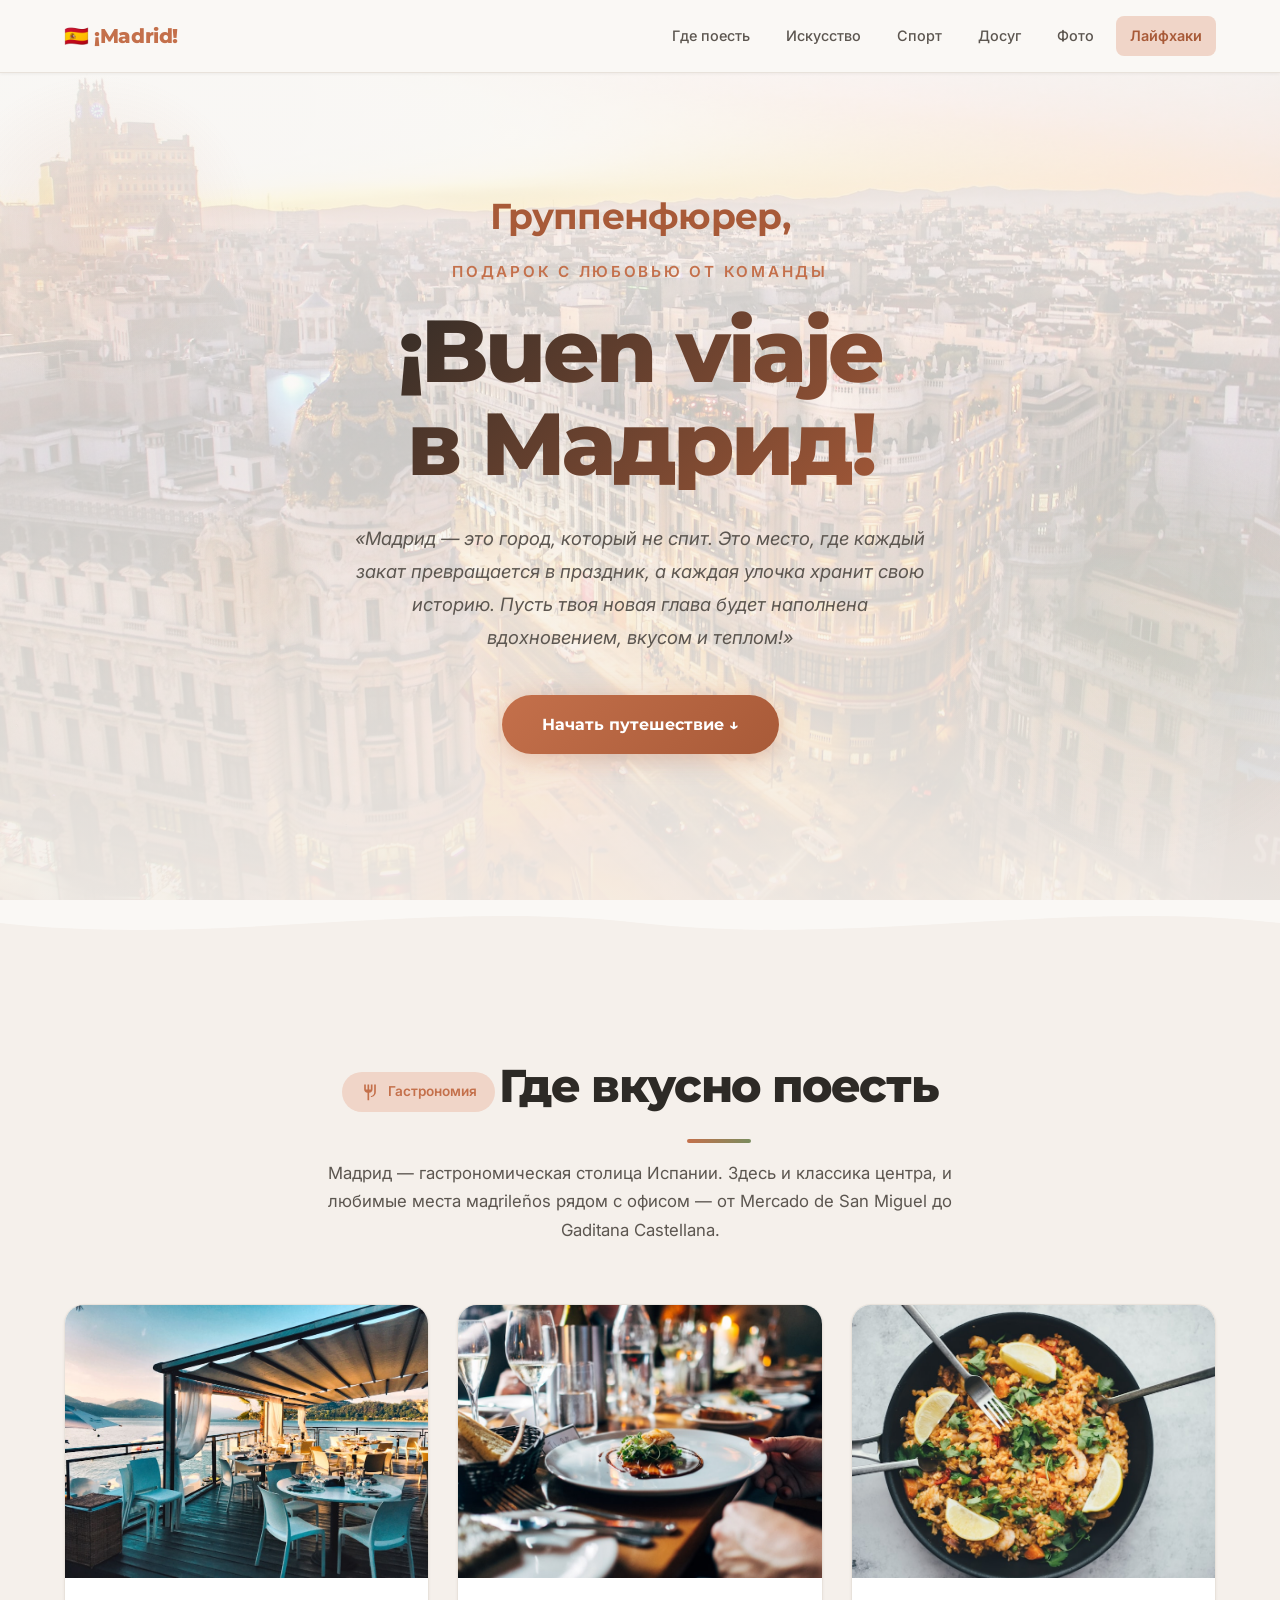
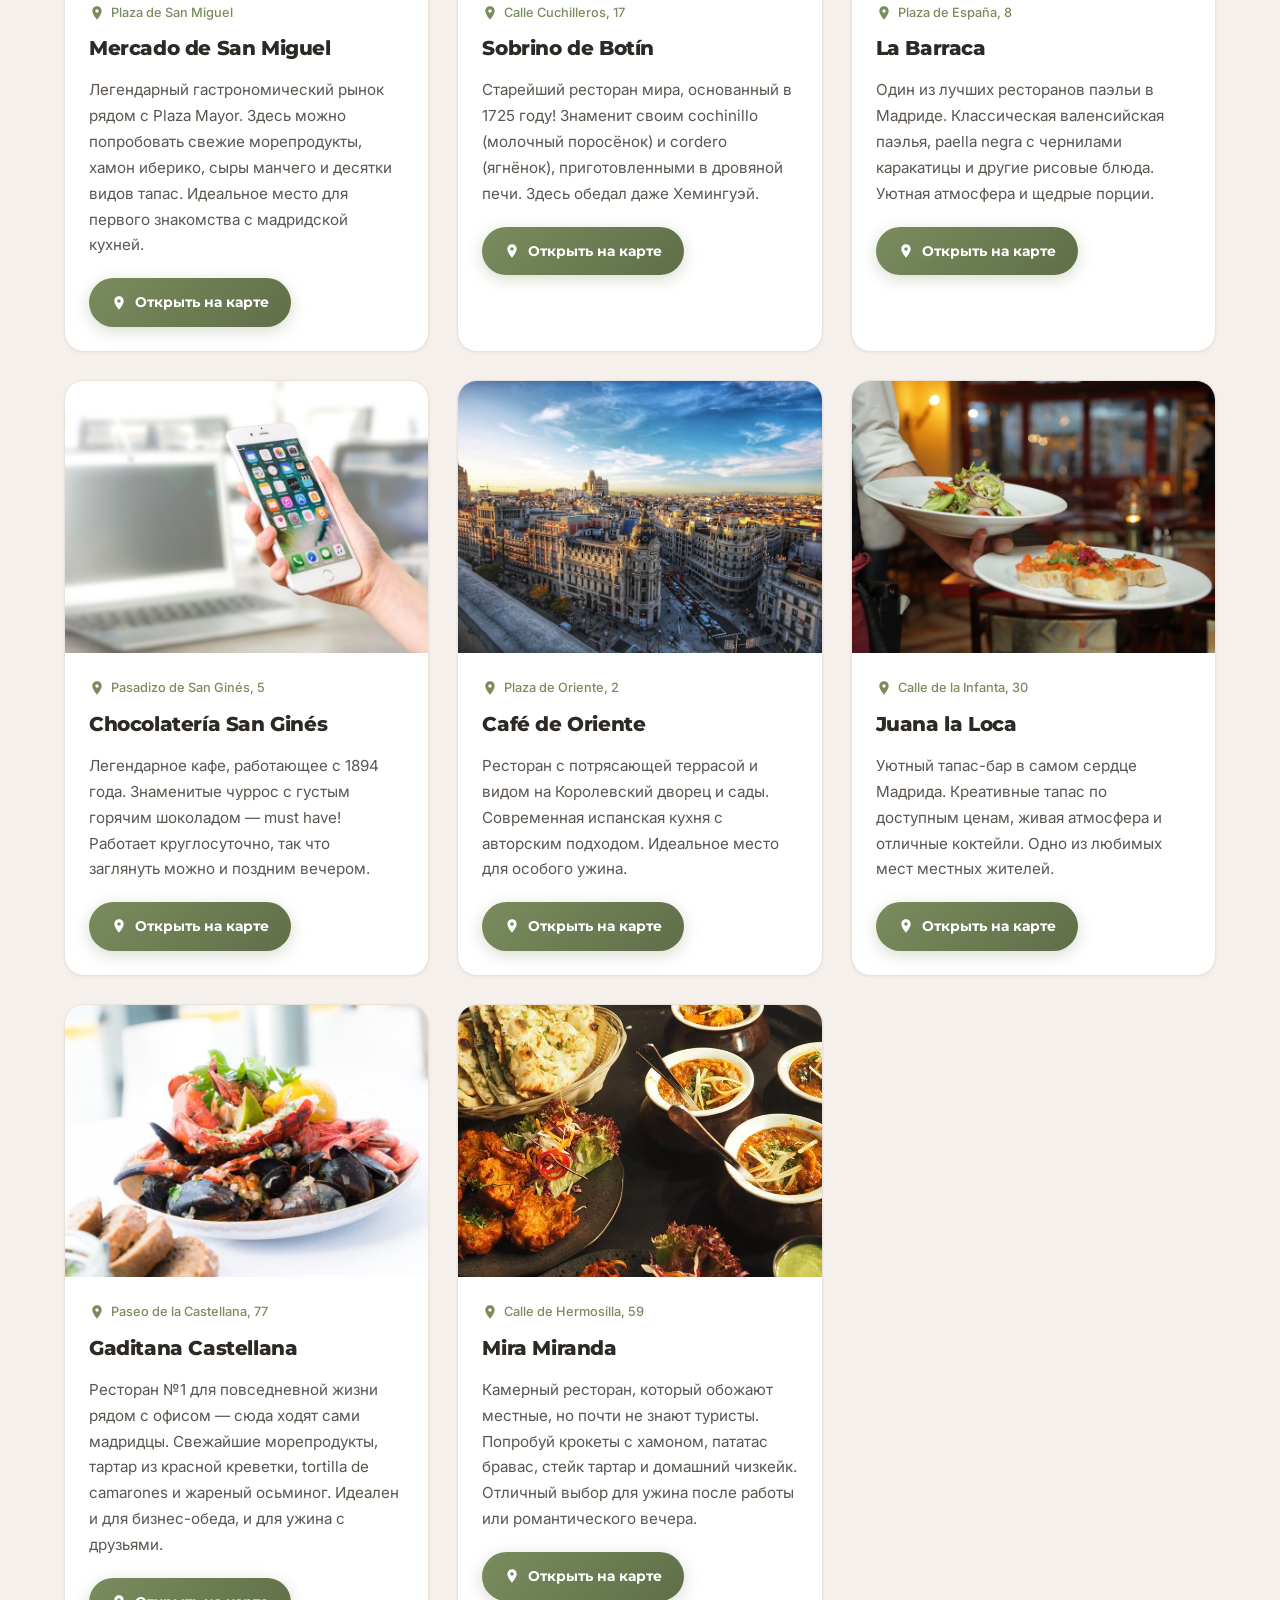
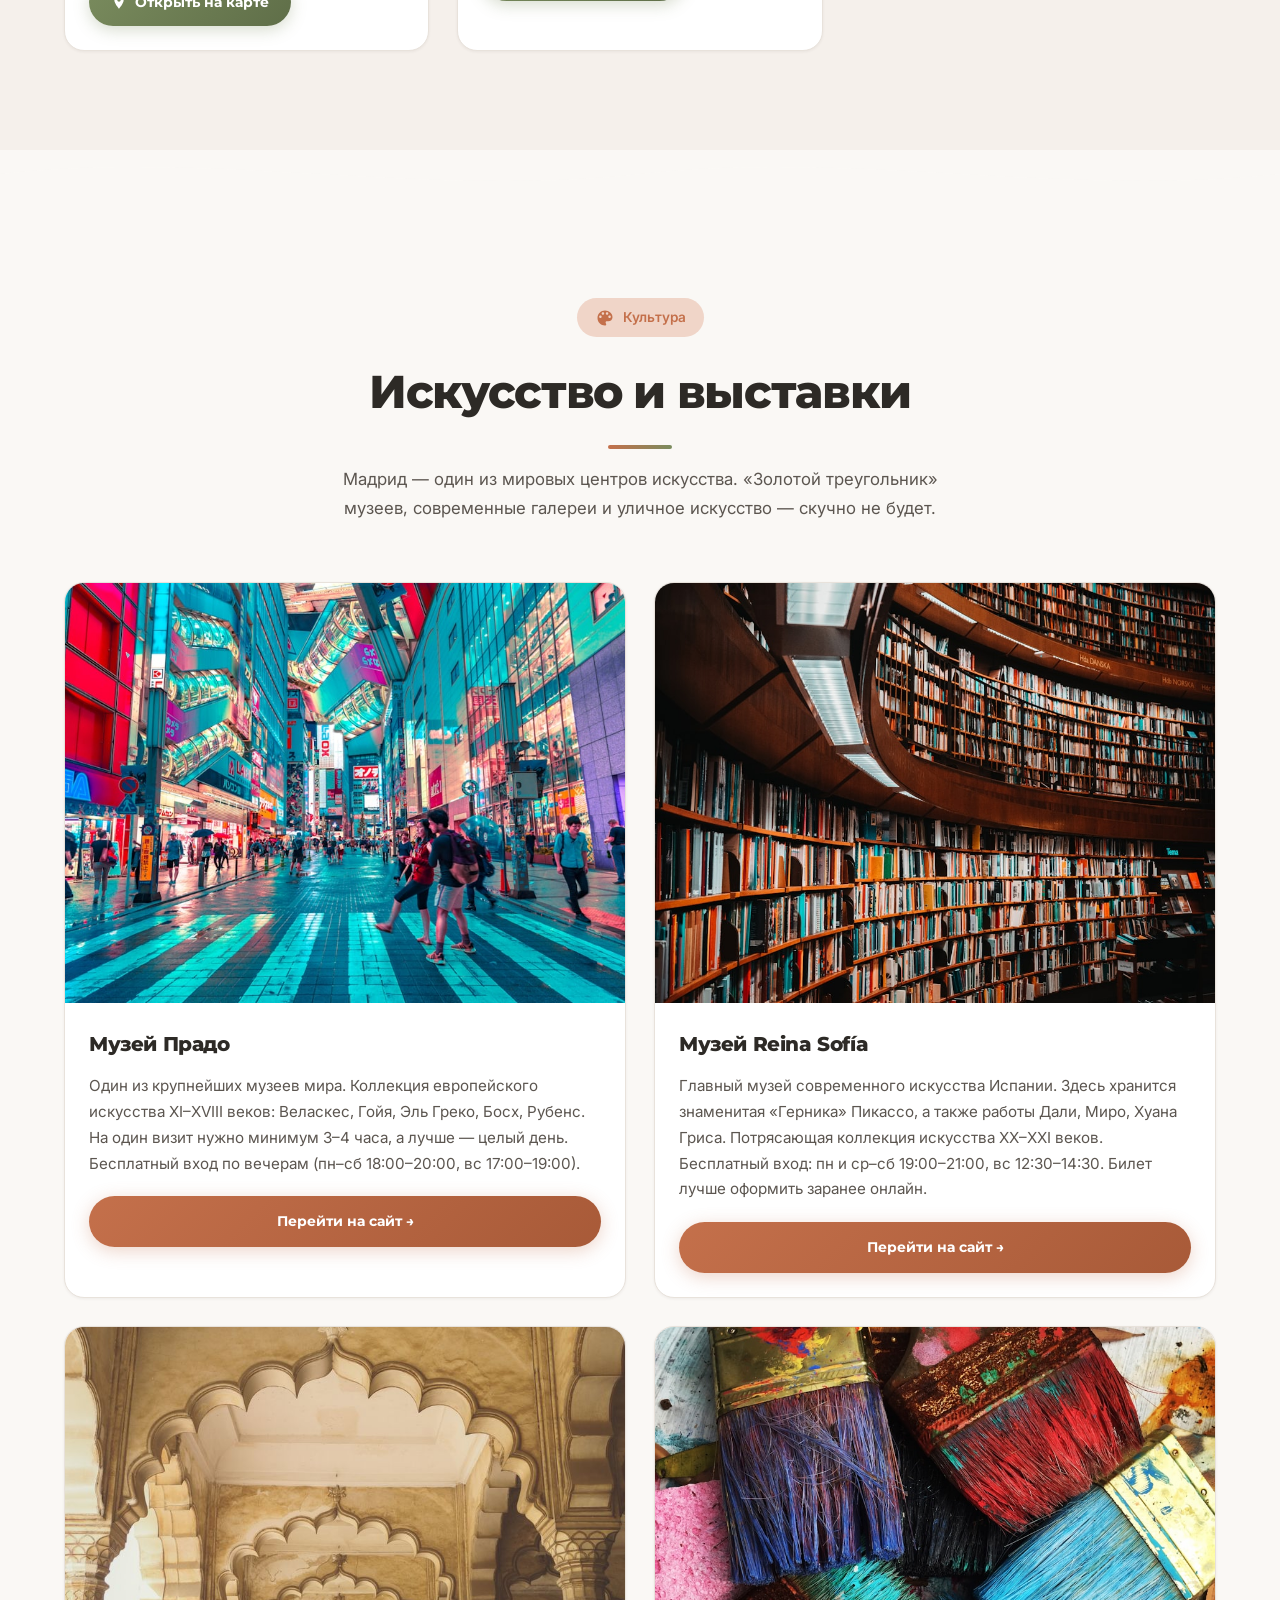
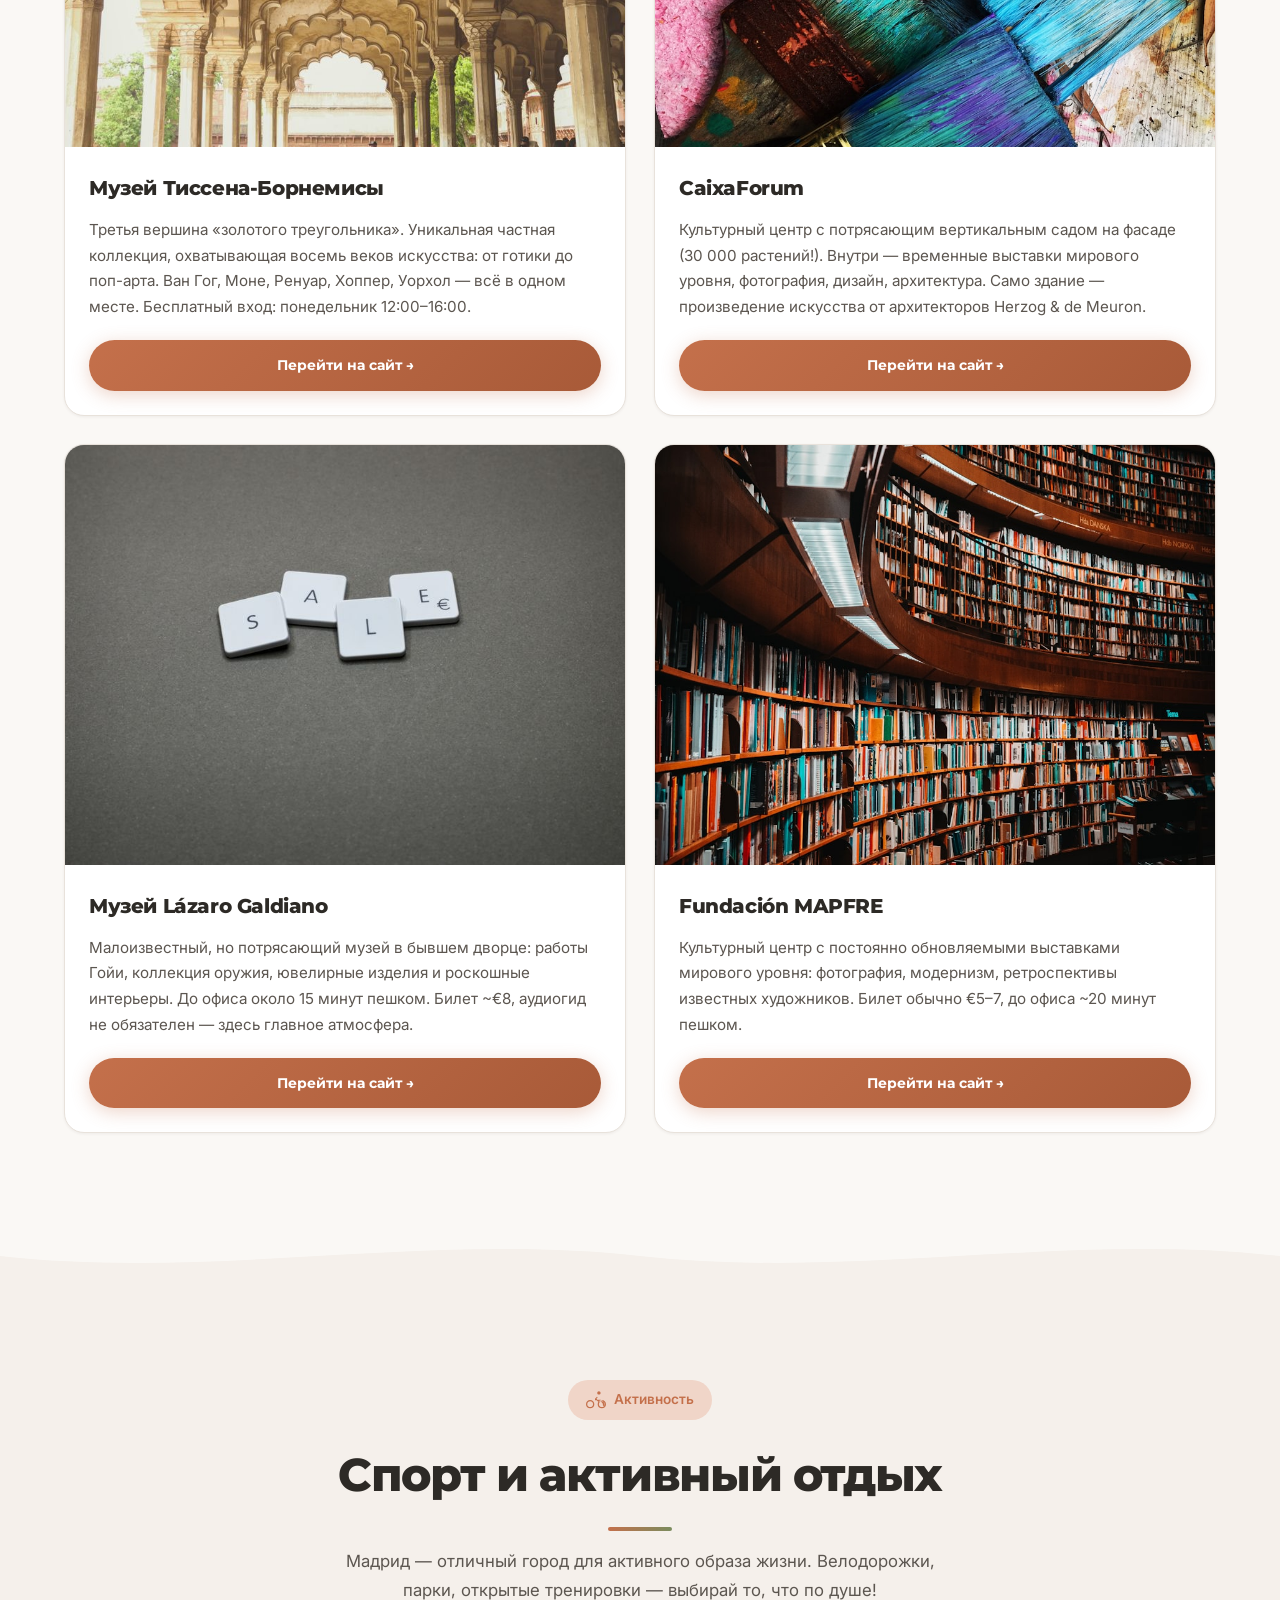
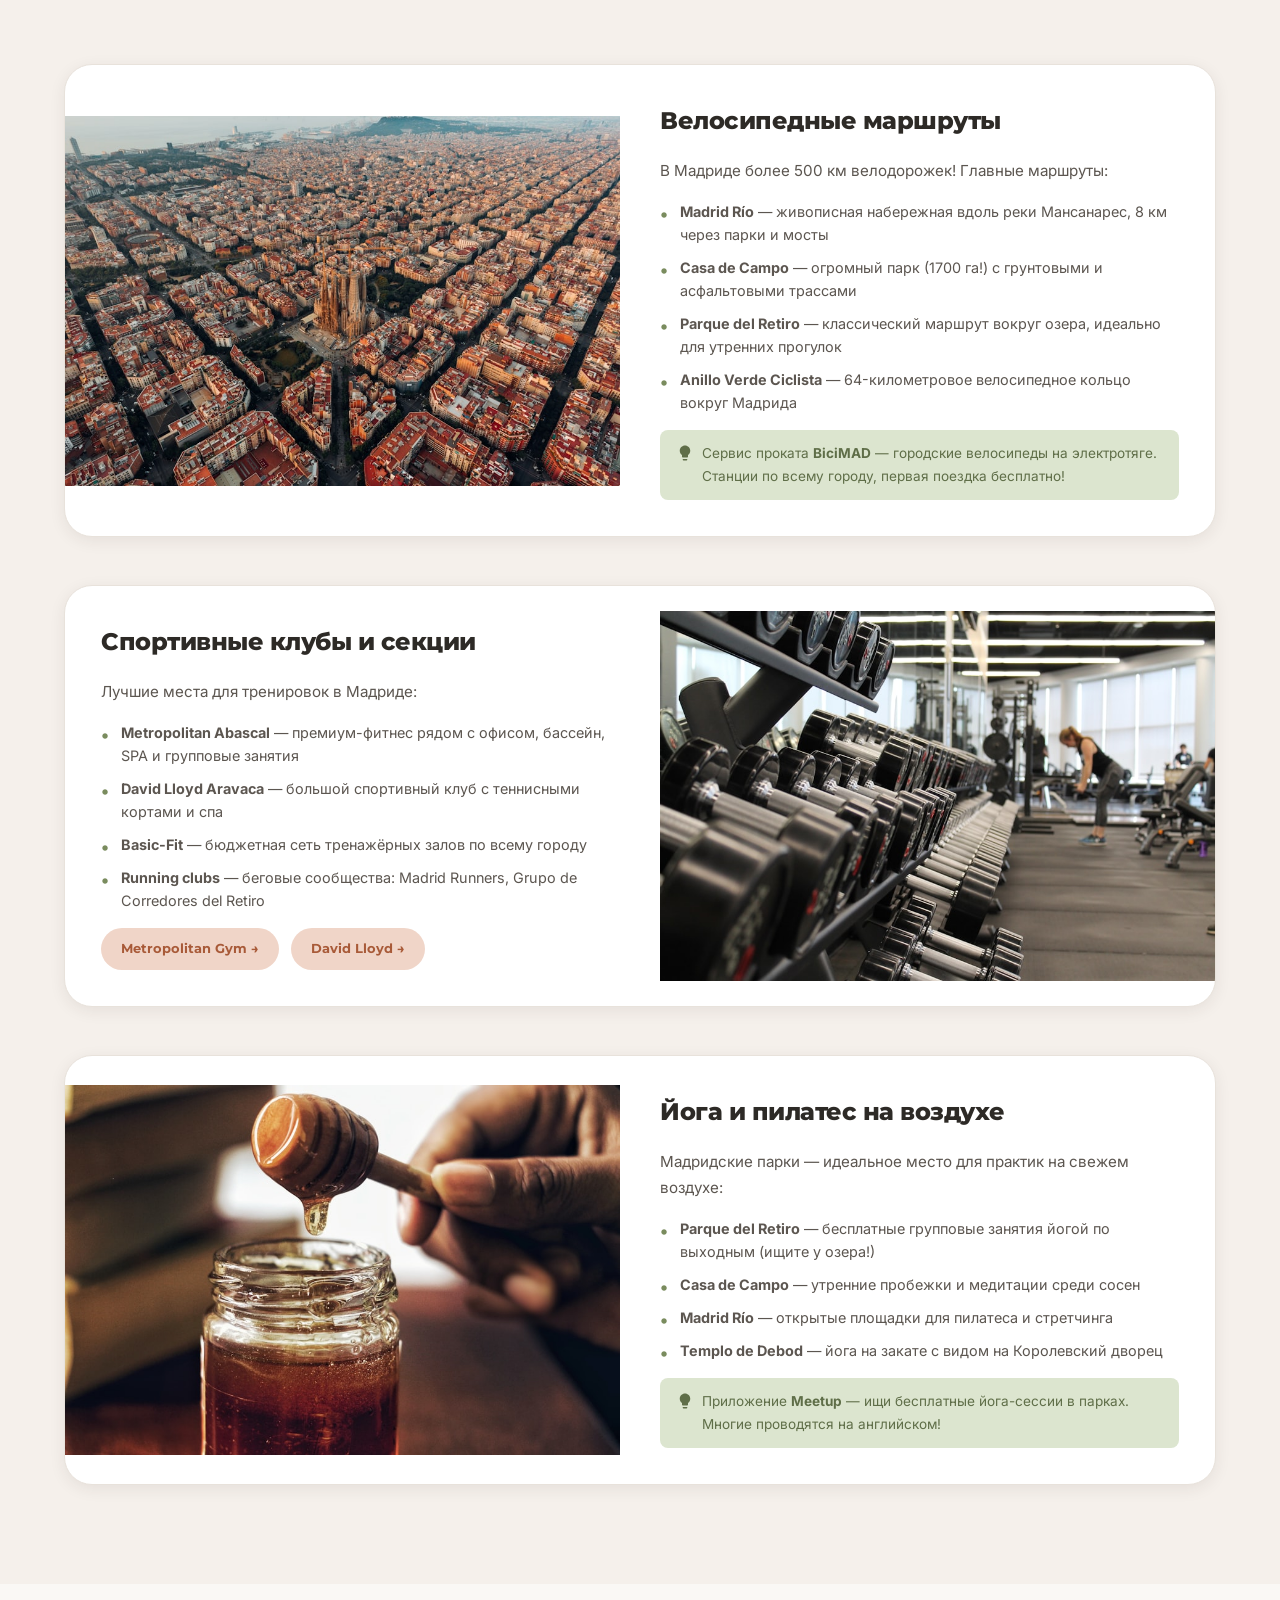
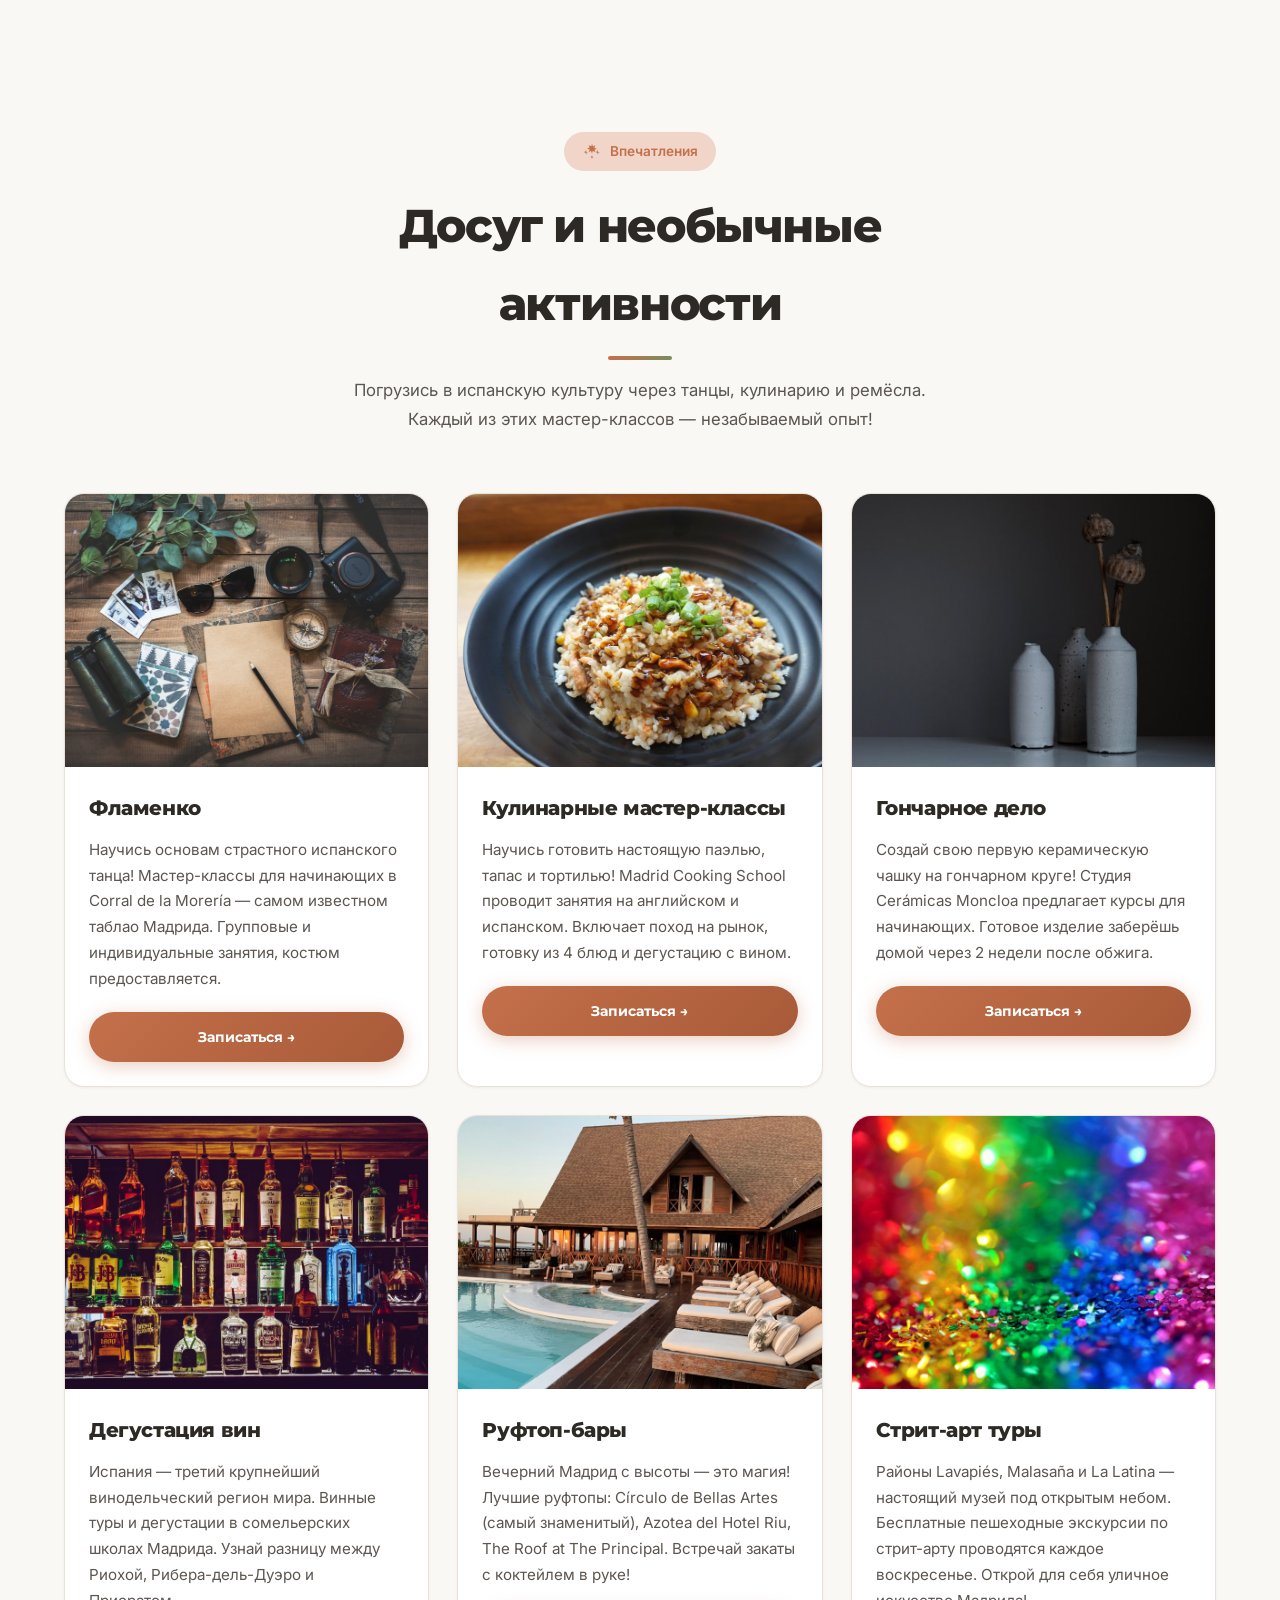
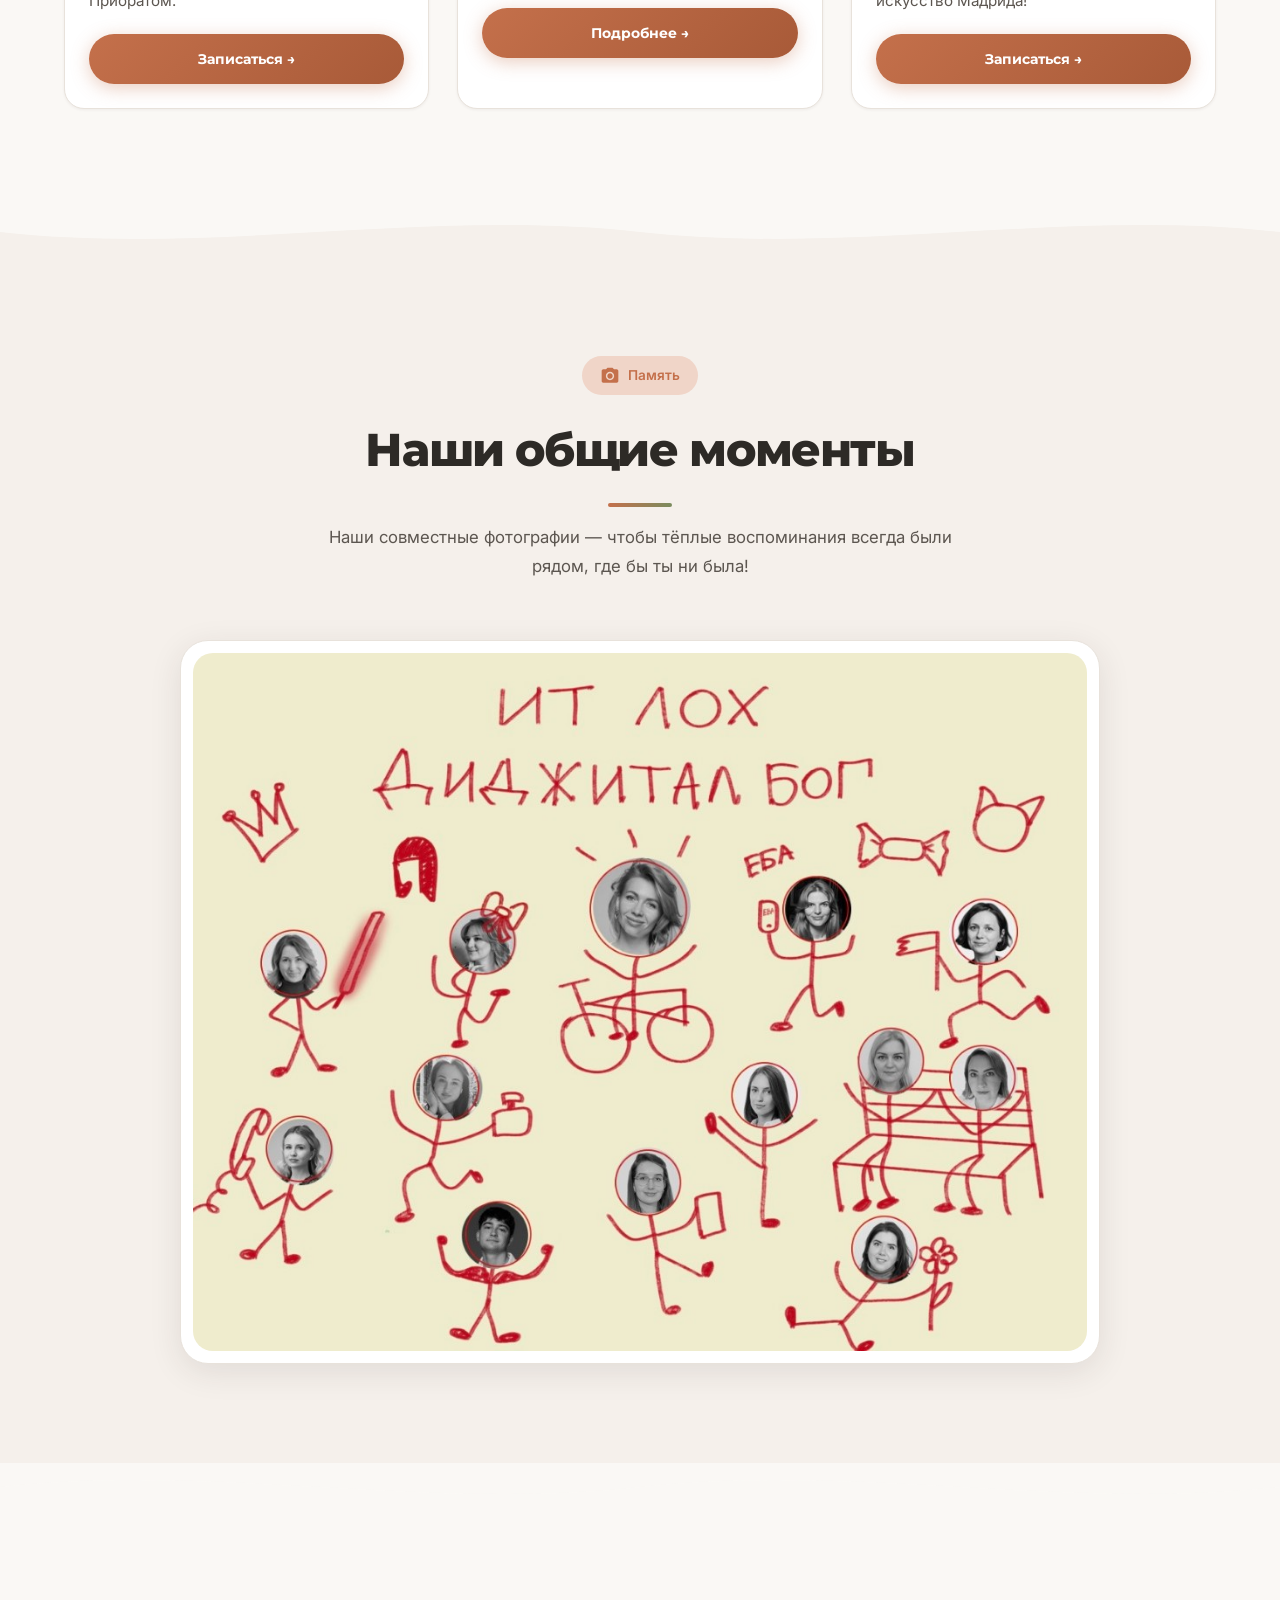
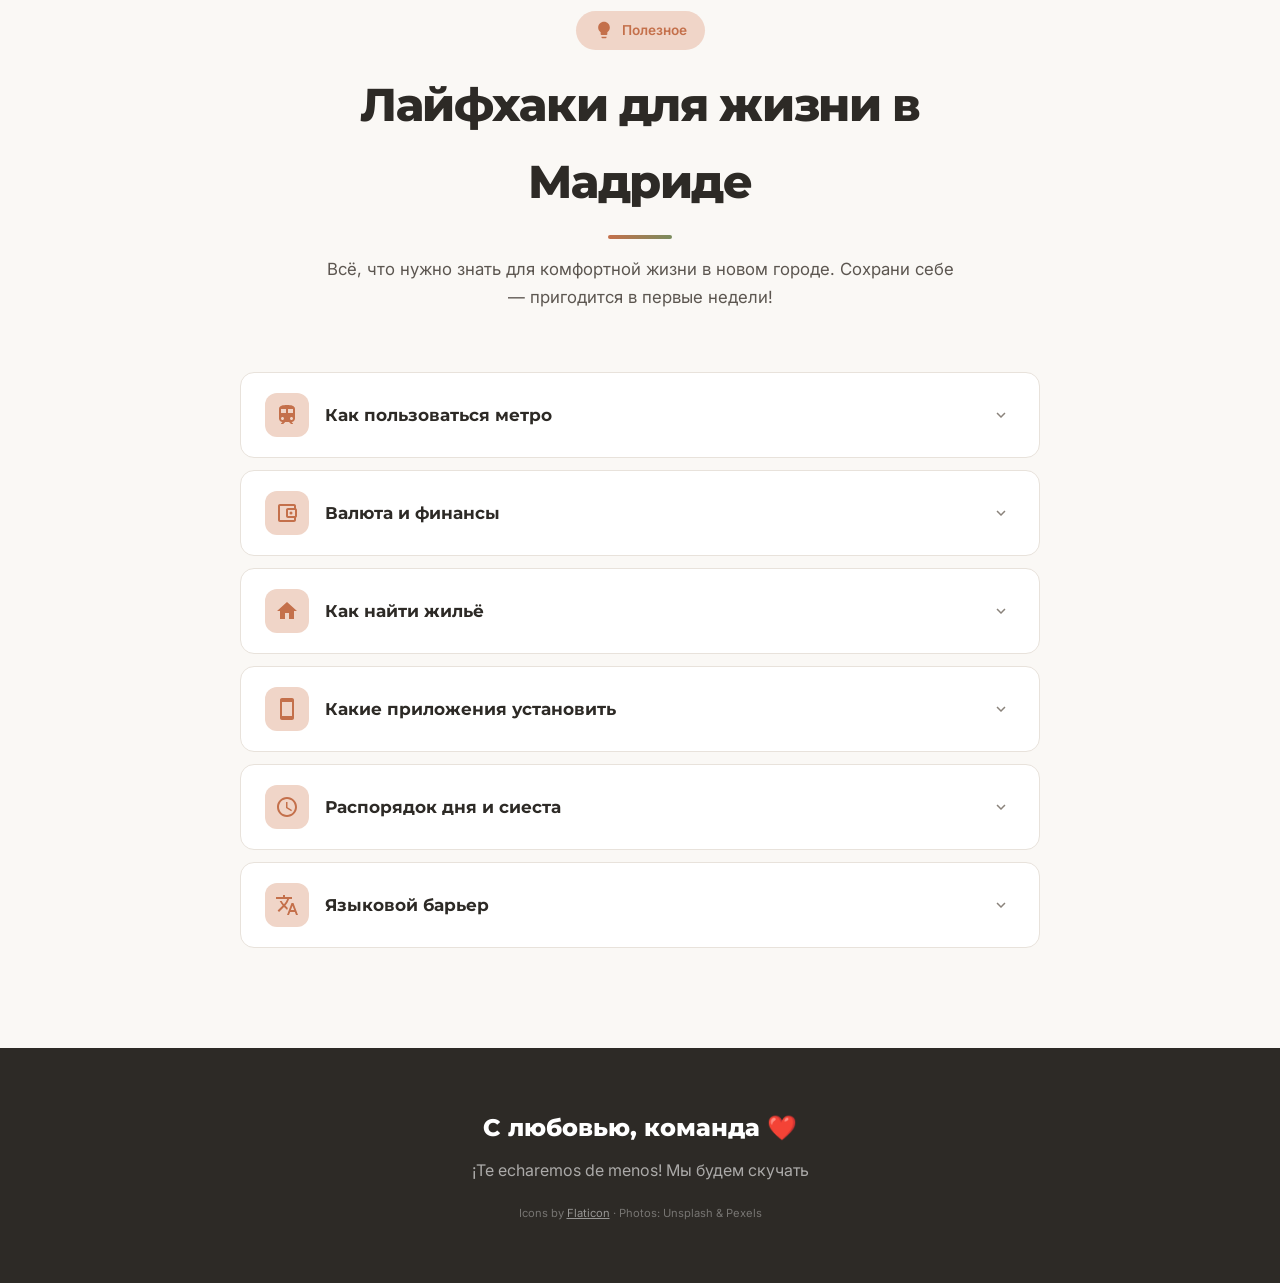
==== commit e459fba6: "Добавить общий коллаж команды в блок фото" ====
--- a/index.html
+++ b/index.html
@@ -64,7 +64,6 @@
   <!-- ========== ФИКСИРОВАННАЯ ШАПКА ========== -->
   <header class="header" id="header">
     <div class="header__inner">
-      <!-- ЗАМЕНИТЬ: текст логотипа при необходимости -->
       <a href="#hero" class="header__logo">🇪🇸 ¡Madrid!</a>
       <nav class="nav" id="nav" aria-label="Основная навигация">
         <a href="#food" class="nav__link">Где поесть</a>
@@ -86,14 +85,12 @@
     <section class="hero" id="hero">
       <div class="hero__bg"></div>
       <div class="hero__content">
-        <!-- ЗАМЕНИТЬ: подзаголовок -->
+        <p class="hero__greeting">Группенфюрер,</p>
         <p class="hero__subtitle">Подарок с любовью от команды</p>
-        <!-- ЗАМЕНИТЬ: главный заголовок (флаг 🇪🇸 оставляем) -->
         <h1 class="hero__title">¡Buen viaje<br/>в Мадрид!</h1>
-        <!-- ЗАМЕНИТЬ: цитата-пожелание -->
         <p class="hero__quote">
           «Мадрид — это город, который не спит. Это место, где каждый закат превращается в праздник,
-          а каждая улочка хранит свою историю. Пусть твой новый chapter будет наполнен вдохновением,
+          а каждая улочка хранит свою историю. Пусть твоя новая глава будет наполнена вдохновением,
           вкусом и теплом!»
         </p>
         <a href="#food" class="hero__cta">Начать путешествие ↓</a>
@@ -119,22 +116,16 @@
             Гастрономия
           </span>
           <h2 class="section__title">Где вкусно поесть</h2>
-          <!-- ЗАМЕНИТЬ: описание секции -->
           <p class="section__desc">
-            Мадрид — гастрономическая столица Испании. Вот места, которые обязательно стоит попробовать —
-            от легендарных таверн до уютных кафе с чуррос.
+            Мадрид — гастрономическая столица Испании. Здесь и классика центра, и любимые места
+            мадrileños рядом с офисом — от Mercado de San Miguel до Gaditana Castellana.
           </p>
         </div>
         <div class="cards-grid cards-grid--3">
 
           <article class="card card--restaurant">
             <div class="card__img-wrap">
-              <!-- ЗАМЕНИТЬ: реальное фото ресторана -->
-              <img src="https://picsum.photos/seed/sanmiguel/400/300" alt="Mercado de San Miguel" loading="lazy" width="400" height="300" />
-              <span class="card__img-label">
-                <span class="icon" aria-hidden="true"><svg><use href="#icon-camera"/></svg></span>
-                фото позже
-              </span>
+              <img src="images/places/mercado-san-miguel.jpg" alt="Mercado de San Miguel" loading="lazy" width="400" height="300" />
             </div>
             <div class="card__body">
               <div class="card__location">
@@ -147,7 +138,6 @@
                 свежие морепродукты, хамон иберико, сыры манчего и десятки видов тапас.
                 Идеальное место для первого знакомства с мадридской кухней.
               </p>
-              <!-- ЗАМЕНИТЬ: реальная ссылка на Google Maps -->
               <a href="https://maps.google.com/?q=Mercado+de+San+Miguel+Madrid" target="_blank" rel="noopener noreferrer" class="card__link">
                 <span class="icon" aria-hidden="true"><svg><use href="#icon-pin"/></svg></span>
                 Открыть на карте
@@ -157,12 +147,7 @@
 
           <article class="card card--restaurant">
             <div class="card__img-wrap">
-              <!-- ЗАМЕНИТЬ: реальное фото ресторана -->
-              <img src="https://picsum.photos/seed/botin/400/300" alt="Sobrino de Botín" loading="lazy" width="400" height="300" />
-              <span class="card__img-label">
-                <span class="icon" aria-hidden="true"><svg><use href="#icon-camera"/></svg></span>
-                фото позже
-              </span>
+              <img src="images/places/sobrino-botin.jpg" alt="Sobrino de Botín" loading="lazy" width="400" height="300" />
             </div>
             <div class="card__body">
               <div class="card__location">
@@ -175,7 +160,6 @@
                 (молочный поросёнок) и cordero (ягнёнок), приготовленными в дровяной печи.
                 Здесь обедал даже Хемингуэй.
               </p>
-              <!-- ЗАМЕНИТЬ: реальная ссылка на Google Maps -->
               <a href="https://maps.google.com/?q=Sobrino+de+Botin+Madrid" target="_blank" rel="noopener noreferrer" class="card__link">
                 <span class="icon" aria-hidden="true"><svg><use href="#icon-pin"/></svg></span>
                 Открыть на карте
@@ -185,12 +169,7 @@
 
           <article class="card card--restaurant">
             <div class="card__img-wrap">
-              <!-- ЗАМЕНИТЬ: реальное фото ресторана -->
-              <img src="https://picsum.photos/seed/barraca/400/300" alt="La Barraca" loading="lazy" width="400" height="300" />
-              <span class="card__img-label">
-                <span class="icon" aria-hidden="true"><svg><use href="#icon-camera"/></svg></span>
-                фото позже
-              </span>
+              <img src="images/places/la-barraca.jpg" alt="La Barraca" loading="lazy" width="400" height="300" />
             </div>
             <div class="card__body">
               <div class="card__location">
@@ -212,12 +191,7 @@
 
           <article class="card card--restaurant">
             <div class="card__img-wrap">
-              <!-- ЗАМЕНИТЬ: реальное фото кафе -->
-              <img src="https://picsum.photos/seed/sangines/400/300" alt="Chocolatería San Ginés" loading="lazy" width="400" height="300" />
-              <span class="card__img-label">
-                <span class="icon" aria-hidden="true"><svg><use href="#icon-camera"/></svg></span>
-                фото позже
-              </span>
+              <img src="images/places/san-gines.jpg" alt="Chocolatería San Ginés" loading="lazy" width="400" height="300" />
             </div>
             <div class="card__body">
               <div class="card__location">
@@ -239,12 +213,7 @@
 
           <article class="card card--restaurant">
             <div class="card__img-wrap">
-              <!-- ЗАМЕНИТЬ: реальное фото ресторана -->
-              <img src="https://picsum.photos/seed/oriente/400/300" alt="Café de Oriente" loading="lazy" width="400" height="300" />
-              <span class="card__img-label">
-                <span class="icon" aria-hidden="true"><svg><use href="#icon-camera"/></svg></span>
-                фото позже
-              </span>
+              <img src="images/places/cafe-oriente.jpg" alt="Café de Oriente" loading="lazy" width="400" height="300" />
             </div>
             <div class="card__body">
               <div class="card__location">
@@ -266,12 +235,7 @@
 
           <article class="card card--restaurant">
             <div class="card__img-wrap">
-              <!-- ЗАМЕНИТЬ: реальное фото ресторана -->
-              <img src="https://picsum.photos/seed/juanalaloca/400/300" alt="Juana la Loca" loading="lazy" width="400" height="300" />
-              <span class="card__img-label">
-                <span class="icon" aria-hidden="true"><svg><use href="#icon-camera"/></svg></span>
-                фото позже
-              </span>
+              <img src="images/places/juana-la-loca.jpg" alt="Juana la Loca" loading="lazy" width="400" height="300" />
             </div>
             <div class="card__body">
               <div class="card__location">
@@ -284,6 +248,50 @@
                 живая атмосфера и отличные коктейли. Одно из любимых мест местных жителей.
               </p>
               <a href="https://maps.google.com/?q=Juana+la+Loca+Madrid" target="_blank" rel="noopener noreferrer" class="card__link">
+                <span class="icon" aria-hidden="true"><svg><use href="#icon-pin"/></svg></span>
+                Открыть на карте
+              </a>
+            </div>
+          </article>
+
+          <article class="card card--restaurant">
+            <div class="card__img-wrap">
+              <img src="images/places/gaditana.jpg" alt="Gaditana Castellana" loading="lazy" width="400" height="300" />
+            </div>
+            <div class="card__body">
+              <div class="card__location">
+                <span class="icon" aria-hidden="true"><svg><use href="#icon-pin"/></svg></span>
+                Paseo de la Castellana, 77
+              </div>
+              <h3 class="card__title">Gaditana Castellana</h3>
+              <p class="card__text">
+                Ресторан №1 для повседневной жизни рядом с офисом — сюда ходят сами мадридцы.
+                Свежайшие морепродукты, тартар из красной креветки, tortilla de camarones
+                и жареный осьминог. Идеален и для бизнес-обеда, и для ужина с друзьями.
+              </p>
+              <a href="https://maps.google.com/?q=Gaditana+Castellana+Madrid" target="_blank" rel="noopener noreferrer" class="card__link">
+                <span class="icon" aria-hidden="true"><svg><use href="#icon-pin"/></svg></span>
+                Открыть на карте
+              </a>
+            </div>
+          </article>
+
+          <article class="card card--restaurant">
+            <div class="card__img-wrap">
+              <img src="images/places/mira-miranda.jpg" alt="Mira Miranda" loading="lazy" width="400" height="300" />
+            </div>
+            <div class="card__body">
+              <div class="card__location">
+                <span class="icon" aria-hidden="true"><svg><use href="#icon-pin"/></svg></span>
+                Calle de Hermosilla, 59
+              </div>
+              <h3 class="card__title">Mira Miranda</h3>
+              <p class="card__text">
+                Камерный ресторан, который обожают местные, но почти не знают туристы.
+                Попробуй крокеты с хамоном, пататас бравас, стейк тартар и домашний чизкейк.
+                Отличный выбор для ужина после работы или романтического вечера.
+              </p>
+              <a href="https://maps.google.com/?q=Mira+Miranda+Madrid" target="_blank" rel="noopener noreferrer" class="card__link">
                 <span class="icon" aria-hidden="true"><svg><use href="#icon-pin"/></svg></span>
                 Открыть на карте
               </a>
@@ -318,11 +326,7 @@
 
           <article class="card card--museum">
             <div class="card__img-wrap">
-              <img src="https://picsum.photos/seed/prado/400/300" alt="Музей Прадо" loading="lazy" width="400" height="300" />
-              <span class="card__img-label">
-                <span class="icon" aria-hidden="true"><svg><use href="#icon-camera"/></svg></span>
-                фото позже
-              </span>
+              <img src="images/places/museo-prado.jpg" alt="Музей Прадо" loading="lazy" width="400" height="300" />
             </div>
             <div class="card__body">
               <h3 class="card__title">Музей Прадо</h3>
@@ -339,18 +343,14 @@
 
           <article class="card card--museum">
             <div class="card__img-wrap">
-              <img src="https://picsum.photos/seed/reinasofia/400/300" alt="Музей Reina Sofía" loading="lazy" width="400" height="300" />
-              <span class="card__img-label">
-                <span class="icon" aria-hidden="true"><svg><use href="#icon-camera"/></svg></span>
-                фото позже
-              </span>
+              <img src="images/places/reina-sofia.jpg" alt="Музей Reina Sofía" loading="lazy" width="400" height="300" />
             </div>
             <div class="card__body">
               <h3 class="card__title">Музей Reina Sofía</h3>
               <p class="card__text">
                 Главный музей современного искусства Испании. Здесь хранится знаменитая «Герника»
                 Пикассо, а также работы Дали, Миро, Хуана Гриса. Потрясающая коллекция
-                искусства XX–XXI веков. Бесплатный вход: пн–сб 19:00–21:00, вс 13:30–19:00.
+                искусства XX–XXI веков. Бесплатный вход: пн и ср–сб 19:00–21:00, вс 12:30–14:30. Билет лучше оформить заранее онлайн.
               </p>
               <a href="https://www.museoreinasofia.es" target="_blank" rel="noopener noreferrer" class="btn btn--outline">
                 Перейти на сайт →
@@ -360,11 +360,7 @@
 
           <article class="card card--museum">
             <div class="card__img-wrap">
-              <img src="https://picsum.photos/seed/thyssen/400/300" alt="Музей Тиссена-Борнемисы" loading="lazy" width="400" height="300" />
-              <span class="card__img-label">
-                <span class="icon" aria-hidden="true"><svg><use href="#icon-camera"/></svg></span>
-                фото позже
-              </span>
+              <img src="images/places/thyssen.jpg" alt="Музей Тиссена-Борнемисы" loading="lazy" width="400" height="300" />
             </div>
             <div class="card__body">
               <h3 class="card__title">Музей Тиссена-Борнемисы</h3>
@@ -381,11 +377,7 @@
 
           <article class="card card--museum">
             <div class="card__img-wrap">
-              <img src="https://picsum.photos/seed/caixaforum/400/300" alt="CaixaForum" loading="lazy" width="400" height="300" />
-              <span class="card__img-label">
-                <span class="icon" aria-hidden="true"><svg><use href="#icon-camera"/></svg></span>
-                фото позже
-              </span>
+              <img src="images/places/caixaforum.jpg" alt="CaixaForum" loading="lazy" width="400" height="300" />
             </div>
             <div class="card__body">
               <h3 class="card__title">CaixaForum</h3>
@@ -395,6 +387,40 @@
                 Само здание — произведение искусства от архитекторов Herzog &amp; de Meuron.
               </p>
               <a href="https://www.lacaixa.es/en/obrasocial/caixaforum-madrid.html" target="_blank" rel="noopener noreferrer" class="btn btn--outline">
+                Перейти на сайт →
+              </a>
+            </div>
+          </article>
+
+          <article class="card card--museum">
+            <div class="card__img-wrap">
+              <img src="images/places/lazaro-galdiano.jpg" alt="Музей Lázaro Galdiano" loading="lazy" width="400" height="300" />
+            </div>
+            <div class="card__body">
+              <h3 class="card__title">Музей Lázaro Galdiano</h3>
+              <p class="card__text">
+                Малоизвестный, но потрясающий музей в бывшем дворце: работы Гойи, коллекция оружия,
+                ювелирные изделия и роскошные интерьеры. До офиса около 15 минут пешком.
+                Билет ~€8, аудиогид не обязателен — здесь главное атмосфера.
+              </p>
+              <a href="https://www.flg.es/en/" target="_blank" rel="noopener noreferrer" class="btn btn--outline">
+                Перейти на сайт →
+              </a>
+            </div>
+          </article>
+
+          <article class="card card--museum">
+            <div class="card__img-wrap">
+              <img src="images/places/fundacion-mapfre.jpg" alt="Fundación MAPFRE" loading="lazy" width="400" height="300" />
+            </div>
+            <div class="card__body">
+              <h3 class="card__title">Fundación MAPFRE</h3>
+              <p class="card__text">
+                Культурный центр с постоянно обновляемыми выставками мирового уровня:
+                фотография, модернизм, ретроспективы известных художников.
+                Билет обычно €5–7, до офиса ~20 минут пешком.
+              </p>
+              <a href="https://www.fundacionmapfre.org/" target="_blank" rel="noopener noreferrer" class="btn btn--outline">
                 Перейти на сайт →
               </a>
             </div>
@@ -428,11 +454,7 @@
 
           <article class="sport-block">
             <div class="sport-block__img">
-              <img src="https://picsum.photos/seed/madridbike/600/400" alt="Велосипедные маршруты Мадрида" loading="lazy" width="600" height="400" />
-              <span class="card__img-label">
-                <span class="icon" aria-hidden="true"><svg><use href="#icon-camera"/></svg></span>
-                фото позже
-              </span>
+              <img src="images/places/madrid-rio.jpg" alt="Велосипедные маршруты Мадрида" loading="lazy" width="600" height="400" />
             </div>
             <div class="sport-block__content">
               <h3 class="sport-block__title">Велосипедные маршруты</h3>
@@ -447,7 +469,7 @@
               </ul>
               <p class="sport-block__note">
                 <span class="icon" aria-hidden="true"><svg><use href="#icon-bulb"/></svg></span>
-                <span>Сервис проката <strong>BiciMAD</strong> — городские велосипеды на электротяге.
+                <span>Сервис проката <a href="https://www.bicimad.com/" target="_blank" rel="noopener noreferrer"><strong>BiciMAD</strong></a> — городские велосипеды на электротяге.
                 Станции по всему городу, первая поездка бесплатно!</span>
               </p>
             </div>
@@ -455,11 +477,7 @@
 
           <article class="sport-block sport-block--reverse">
             <div class="sport-block__img">
-              <img src="https://picsum.photos/seed/madridgym/600/400" alt="Спортивные клубы Мадрида" loading="lazy" width="600" height="400" />
-              <span class="card__img-label">
-                <span class="icon" aria-hidden="true"><svg><use href="#icon-camera"/></svg></span>
-                фото позже
-              </span>
+              <img src="images/places/metropolitan-gym.jpg" alt="Спортивные клубы Мадрида" loading="lazy" width="600" height="400" />
             </div>
             <div class="sport-block__content">
               <h3 class="sport-block__title">Спортивные клубы и секции</h3>
@@ -467,26 +485,21 @@
                 Лучшие места для тренировок в Мадриде:
               </p>
               <ul class="sport-block__list">
-                <li><strong>Metropolitan Gym</strong> — премиум-фитнес в центре, бассейн, групповые занятия</li>
+                <li><strong>Metropolitan Abascal</strong> — премиум-фитнес рядом с офисом, бассейн, SPA и групповые занятия</li>
                 <li><strong>David Lloyd Aravaca</strong> — большой спортивный клуб с теннисными кортами и спа</li>
                 <li><strong>Basic-Fit</strong> — бюджетная сеть тренажёрных залов по всему городу</li>
                 <li><strong>Running clubs</strong> — беговые сообщества: Madrid Runners, Grupo de Corredores del Retiro</li>
               </ul>
               <div class="sport-block__links">
-                <!-- ЗАМЕНИТЬ: реальные ссылки на сайты клубов -->
-                <a href="#" class="btn btn--small" target="_blank" rel="noopener noreferrer">Metropolitan Gym →</a>
-                <a href="#" class="btn btn--small" target="_blank" rel="noopener noreferrer">David Lloyd →</a>
+                <a href="https://www.clubmetropolitan.com/en/clubs/abascal/" target="_blank" rel="noopener noreferrer" class="btn btn--small">Metropolitan Gym →</a>
+                <a href="https://www.davidlloyd.es/clubs/aravaca/" target="_blank" rel="noopener noreferrer" class="btn btn--small">David Lloyd →</a>
               </div>
             </div>
           </article>
 
           <article class="sport-block">
             <div class="sport-block__img">
-              <img src="https://picsum.photos/seed/madridyoga/600/400" alt="Йога и пилатес на открытом воздухе" loading="lazy" width="600" height="400" />
-              <span class="card__img-label">
-                <span class="icon" aria-hidden="true"><svg><use href="#icon-camera"/></svg></span>
-                фото позже
-              </span>
+              <img src="images/places/debod.jpg" alt="Йога и пилатес на открытом воздухе" loading="lazy" width="600" height="400" />
             </div>
             <div class="sport-block__content">
               <h3 class="sport-block__title">Йога и пилатес на воздухе</h3>
@@ -535,11 +548,7 @@
 
           <article class="card card--activity">
             <div class="card__img-wrap">
-              <img src="https://picsum.photos/seed/flamenco/400/300" alt="Мастер-класс фламенко" loading="lazy" width="400" height="300" />
-              <span class="card__img-label">
-                <span class="icon" aria-hidden="true"><svg><use href="#icon-camera"/></svg></span>
-                фото позже
-              </span>
+              <img src="images/places/flamenco.jpg" alt="Мастер-класс фламенко" loading="lazy" width="400" height="300" />
             </div>
             <div class="card__body">
               <h3 class="card__title">Фламенко</h3>
@@ -548,18 +557,13 @@
                 в Corral de la Morería — самом известном таблао Мадрида.
                 Групповые и индивидуальные занятия, костюм предоставляется.
               </p>
-              <!-- ЗАМЕНИТЬ: реальная ссылка на запись -->
-              <a href="#" class="btn btn--primary">Записаться →</a>
+              <a href="https://www.corraldelamoreria.com/" target="_blank" rel="noopener noreferrer" class="btn btn--primary">Записаться →</a>
             </div>
           </article>
 
           <article class="card card--activity">
             <div class="card__img-wrap">
-              <img src="https://picsum.photos/seed/cookingmadrid/400/300" alt="Кулинарный мастер-класс" loading="lazy" width="400" height="300" />
-              <span class="card__img-label">
-                <span class="icon" aria-hidden="true"><svg><use href="#icon-camera"/></svg></span>
-                фото позже
-              </span>
+              <img src="images/places/cooking.jpg" alt="Кулинарный мастер-класс" loading="lazy" width="400" height="300" />
             </div>
             <div class="card__body">
               <h3 class="card__title">Кулинарные мастер-классы</h3>
@@ -568,17 +572,13 @@
                 Madrid Cooking School проводит занятия на английском и испанском.
                 Включает поход на рынок, готовку из 4 блюд и дегустацию с вином.
               </p>
-              <a href="#" class="btn btn--primary">Записаться →</a>
+              <a href="https://www.madridcookingschool.com/" target="_blank" rel="noopener noreferrer" class="btn btn--primary">Записаться →</a>
             </div>
           </article>
 
           <article class="card card--activity">
             <div class="card__img-wrap">
-              <img src="https://picsum.photos/seed/pottery/400/300" alt="Гончарное дело" loading="lazy" width="400" height="300" />
-              <span class="card__img-label">
-                <span class="icon" aria-hidden="true"><svg><use href="#icon-camera"/></svg></span>
-                фото позже
-              </span>
+              <img src="images/places/pottery.jpg" alt="Гончарное дело" loading="lazy" width="400" height="300" />
             </div>
             <div class="card__body">
               <h3 class="card__title">Гончарное дело</h3>
@@ -587,17 +587,13 @@
                 Студия Cerámicas Moncloa предлагает курсы для начинающих.
                 Готовое изделие заберёшь домой через 2 недели после обжига.
               </p>
-              <a href="#" class="btn btn--primary">Записаться →</a>
+              <a href="https://www.thepotterymadrid.com/" target="_blank" rel="noopener noreferrer" class="btn btn--primary">Записаться →</a>
             </div>
           </article>
 
           <article class="card card--activity">
             <div class="card__img-wrap">
-              <img src="https://picsum.photos/seed/winetasting/400/300" alt="Дегустация вин" loading="lazy" width="400" height="300" />
-              <span class="card__img-label">
-                <span class="icon" aria-hidden="true"><svg><use href="#icon-camera"/></svg></span>
-                фото позже
-              </span>
+              <img src="images/places/wine.jpg" alt="Дегустация вин" loading="lazy" width="400" height="300" />
             </div>
             <div class="card__body">
               <h3 class="card__title">Дегустация вин</h3>
@@ -606,17 +602,13 @@
                 Винные туры и дегустации в сомельерских школах Мадрида.
                 Узнай разницу между Риохой, Рибера-дель-Дуэро и Приоратом.
               </p>
-              <a href="#" class="btn btn--primary">Записаться →</a>
+              <a href="https://www.vinologiacom.com/" target="_blank" rel="noopener noreferrer" class="btn btn--primary">Записаться →</a>
             </div>
           </article>
 
           <article class="card card--activity">
             <div class="card__img-wrap">
-              <img src="https://picsum.photos/seed/rooftopmadrid/400/300" alt="Руфтоп-бары" loading="lazy" width="400" height="300" />
-              <span class="card__img-label">
-                <span class="icon" aria-hidden="true"><svg><use href="#icon-camera"/></svg></span>
-                фото позже
-              </span>
+              <img src="images/places/rooftop.jpg" alt="Руфтоп-бары" loading="lazy" width="400" height="300" />
             </div>
             <div class="card__body">
               <h3 class="card__title">Руфтоп-бары</h3>
@@ -625,17 +617,13 @@
                 Círculo de Bellas Artes (самый знаменитый), Azotea del Hotel Riu,
                 The Roof at The Principal. Встречай закаты с коктейлем в руке!
               </p>
-              <a href="#" class="btn btn--primary">Подробнее →</a>
+              <a href="https://www.circulobellasartes.com/en/rooftop/" target="_blank" rel="noopener noreferrer" class="btn btn--primary">Подробнее →</a>
             </div>
           </article>
 
           <article class="card card--activity">
             <div class="card__img-wrap">
-              <img src="https://picsum.photos/seed/streetart/400/300" alt="Стрит-арт туры" loading="lazy" width="400" height="300" />
-              <span class="card__img-label">
-                <span class="icon" aria-hidden="true"><svg><use href="#icon-camera"/></svg></span>
-                фото позже
-              </span>
+              <img src="images/places/street-art.jpg" alt="Стрит-арт туры" loading="lazy" width="400" height="300" />
             </div>
             <div class="card__body">
               <h3 class="card__title">Стрит-арт туры</h3>
@@ -644,7 +632,7 @@
                 Бесплатные пешеходные экскурсии по стрит-арту проводятся каждое воскресенье.
                 Открой для себя уличное искусство Мадрида!
               </p>
-              <a href="#" class="btn btn--primary">Записаться →</a>
+              <a href="https://www.madridstreetartproject.com/" target="_blank" rel="noopener noreferrer" class="btn btn--primary">Записаться →</a>
             </div>
           </article>
 
@@ -668,41 +656,20 @@
           </span>
           <h2 class="section__title">Наши общие моменты</h2>
           <p class="section__desc">
-            Добавим сюда наши совместные фотографии — чтобы тёплые воспоминания
+            Наши совместные фотографии — чтобы тёплые воспоминания
             всегда были рядом, где бы ты ни была!
           </p>
         </div>
-        <div class="photo-grid">
-          <!-- ЗАМЕНИТЬ: реальные фотографии команды (8 штук) -->
-          <div class="photo-grid__item photo-grid__item--tall">
-            <img src="https://picsum.photos/seed/team1/400/600" alt="Фото команды 1" loading="lazy" width="400" height="600" />
-          </div>
-          <div class="photo-grid__item">
-            <img src="https://picsum.photos/seed/team2/400/300" alt="Фото команды 2" loading="lazy" width="400" height="300" />
-          </div>
-          <div class="photo-grid__item">
-            <img src="https://picsum.photos/seed/team3/400/300" alt="Фото команды 3" loading="lazy" width="400" height="300" />
-          </div>
-          <div class="photo-grid__item photo-grid__item--tall">
-            <img src="https://picsum.photos/seed/team4/400/600" alt="Фото команды 4" loading="lazy" width="400" height="600" />
-          </div>
-          <div class="photo-grid__item">
-            <img src="https://picsum.photos/seed/team5/400/300" alt="Фото команды 5" loading="lazy" width="400" height="300" />
-          </div>
-          <div class="photo-grid__item">
-            <img src="https://picsum.photos/seed/team6/400/300" alt="Фото команды 6" loading="lazy" width="400" height="300" />
-          </div>
-          <div class="photo-grid__item photo-grid__item--tall">
-            <img src="https://picsum.photos/seed/team7/400/600" alt="Фото команды 7" loading="lazy" width="400" height="600" />
-          </div>
-          <div class="photo-grid__item">
-            <img src="https://picsum.photos/seed/team8/400/300" alt="Фото команды 8" loading="lazy" width="400" height="300" />
-          </div>
-        </div>
-        <p class="photos__note">
-          <span class="icon" aria-hidden="true"><svg><use href="#icon-camera"/></svg></span>
-          Добавим наши фото позже
-        </p>
+        <figure class="team-collage">
+          <img
+            src="images/team/team-collage.png"
+            alt="Наш коллаж команды — ИТ ЛОХ, ДИДЖИТАЛ БОГ"
+            loading="lazy"
+            width="1024"
+            height="799"
+          />
+        </figure>
+
       </div>
     </section>
 
@@ -871,11 +838,10 @@
   <!-- ========== ФУТЕР ========== -->
   <footer class="footer">
     <div class="container">
-      <!-- ЗАМЕНИТЬ: подпись от команды -->
       <p class="footer__text">С любовью, команда ❤️</p>
       <p class="footer__sub">¡Te echaremos de menos! Мы будем скучать</p>
       <p class="footer__attribution">
-        Icons by <a href="https://www.flaticon.com" target="_blank" rel="noopener noreferrer">Flaticon</a>
+        Icons by <a href="https://www.flaticon.com" target="_blank" rel="noopener noreferrer">Flaticon</a> · Photos: Unsplash &amp; Pexels
       </p>
     </div>
   </footer>
--- a/style.css
+++ b/style.css
@@ -137,17 +137,16 @@
   left: 0;
   right: 0;
   z-index: 1000;
-  background: rgba(250, 248, 245, 0.85);
+  background: rgba(250, 248, 245, 0.97);
   backdrop-filter: blur(16px);
   -webkit-backdrop-filter: blur(16px);
-  border-bottom: 1px solid transparent;
-  transition: background 0.3s ease, border-color 0.3s ease, box-shadow 0.3s ease;
+  border-bottom: 1px solid var(--color-border);
+  box-shadow: var(--shadow-sm);
+  transition: box-shadow 0.3s ease;
 }
 
 .header--scrolled {
-  background: rgba(250, 248, 245, 0.95);
-  border-bottom-color: var(--color-border);
-  box-shadow: var(--shadow-sm);
+  box-shadow: var(--shadow-md);
 }
 
 .header__inner {
@@ -182,10 +181,15 @@
   transition: all 0.3s ease;
 }
 
-.nav__link:hover,
+.nav__link:hover {
+  color: var(--color-terracotta-dark);
+  background: var(--color-terracotta-light);
+}
+
 .nav__link--active {
-  color: var(--color-terracotta);
+  color: var(--color-terracotta-dark);
   background: var(--color-terracotta-light);
+  font-weight: 600;
 }
 
 .burger {
@@ -235,20 +239,15 @@
   text-align: center;
   padding: calc(var(--header-height) + 48px) 24px 80px;
   overflow: hidden;
-  background: linear-gradient(
-    160deg,
-    var(--color-bg) 0%,
-    var(--color-sand-light) 40%,
-    var(--color-terracotta-light) 100%
-  );
+  background: var(--color-bg);
 }
 
 .hero__bg {
   position: absolute;
   inset: 0;
   background:
-    radial-gradient(ellipse 600px 400px at 20% 30%, rgba(196, 112, 75, 0.1) 0%, transparent 70%),
-    radial-gradient(ellipse 500px 500px at 80% 70%, rgba(122, 140, 94, 0.1) 0%, transparent 70%);
+    linear-gradient(180deg, rgba(250, 248, 245, 0.92) 0%, rgba(250, 248, 245, 0.78) 45%, rgba(245, 240, 235, 0.95) 100%),
+    url('images/hero/madrid-skyline.jpg') center / cover no-repeat;
   pointer-events: none;
 }
 
@@ -258,6 +257,7 @@
   max-width: 720px;
 }
 
+.hero__greeting,
 .hero__subtitle,
 .hero__title,
 .hero__quote,
@@ -266,12 +266,25 @@
   animation: heroFadeIn 0.9s ease forwards;
 }
 
+.hero__greeting {
+  animation-delay: 0.05s;
+}
+
 .hero__subtitle {
   animation-delay: 0.15s;
 }
 
 .hero__title {
   animation-delay: 0.35s;
+}
+
+.hero__greeting {
+  font-family: var(--font-heading);
+  font-size: clamp(1.5rem, 4vw, 2.25rem);
+  font-weight: 700;
+  color: var(--color-terracotta-dark);
+  margin-bottom: 12px;
+  letter-spacing: -0.02em;
 }
 
 .hero__quote {
@@ -789,8 +802,31 @@
 }
 
 /* ========================================
-   ФОТО-ГАЛЕРЕЯ
-   ======================================== */
+   ФОТО КОМАНДЫ
+   ======================================== */
+.team-collage {
+  max-width: 920px;
+  margin: 0 auto;
+  padding: 12px;
+  background: var(--color-surface);
+  border-radius: var(--radius-xl);
+  border: 1px solid var(--color-border);
+  box-shadow: var(--shadow-lg);
+  transition: transform 0.4s cubic-bezier(0.22, 1, 0.36, 1), box-shadow 0.4s ease;
+}
+
+.team-collage:hover {
+  transform: translateY(-6px);
+  box-shadow: var(--shadow-hover);
+}
+
+.team-collage img {
+  width: 100%;
+  height: auto;
+  display: block;
+  border-radius: calc(var(--radius-xl) - 8px);
+}
+
 .photo-grid {
   columns: 4;
   column-gap: 16px;
@@ -1043,29 +1079,34 @@
     left: 0;
     right: 0;
     bottom: 0;
-    background: rgba(250, 248, 245, 0.98);
-    backdrop-filter: blur(20px);
-    -webkit-backdrop-filter: blur(20px);
+    background: var(--color-bg);
     flex-direction: column;
-    align-items: center;
-    justify-content: center;
-    gap: 8px;
-    padding: 40px 24px;
+    align-items: stretch;
+    justify-content: flex-start;
+    gap: 4px;
+    padding: 24px;
     transform: translateX(100%);
-    transition: transform 0.4s cubic-bezier(0.22, 1, 0.36, 1);
+    opacity: 0;
+    visibility: hidden;
+    transition: transform 0.35s cubic-bezier(0.22, 1, 0.36, 1), opacity 0.35s ease, visibility 0.35s ease;
     z-index: 999;
+    overflow-y: auto;
+    border-top: 1px solid var(--color-border);
   }
 
   .nav--open {
     transform: translateX(0);
+    opacity: 1;
+    visibility: visible;
   }
 
   .nav__link {
-    font-size: 1.2rem;
-    padding: 14px 24px;
+    font-size: 1.1rem;
+    padding: 16px 20px;
     width: 100%;
-    max-width: 280px;
-    text-align: center;
+    max-width: none;
+    text-align: left;
+    border-radius: var(--radius-md);
   }
 
   .cards-grid--3,
@@ -1159,6 +1200,7 @@
     transform: none;
   }
 
+  .hero__greeting,
   .hero__subtitle,
   .hero__title,
   .hero__quote,
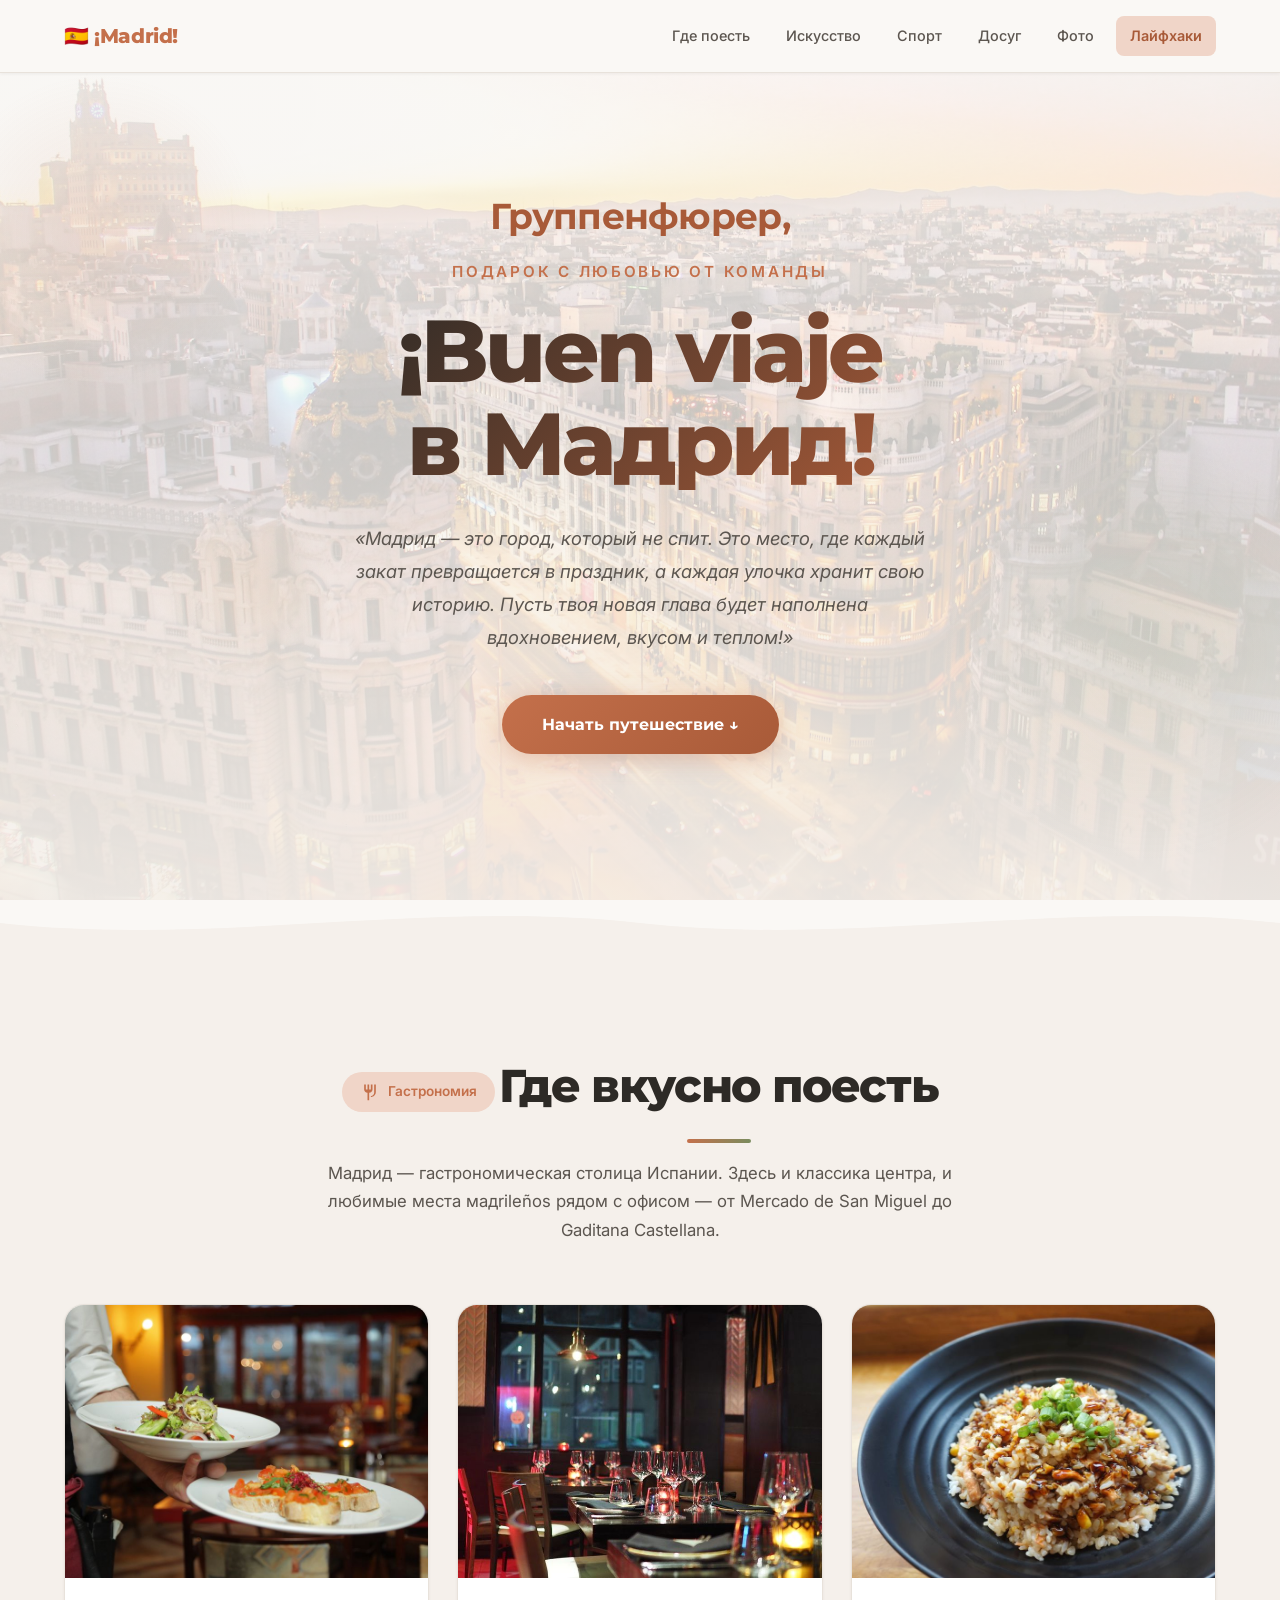
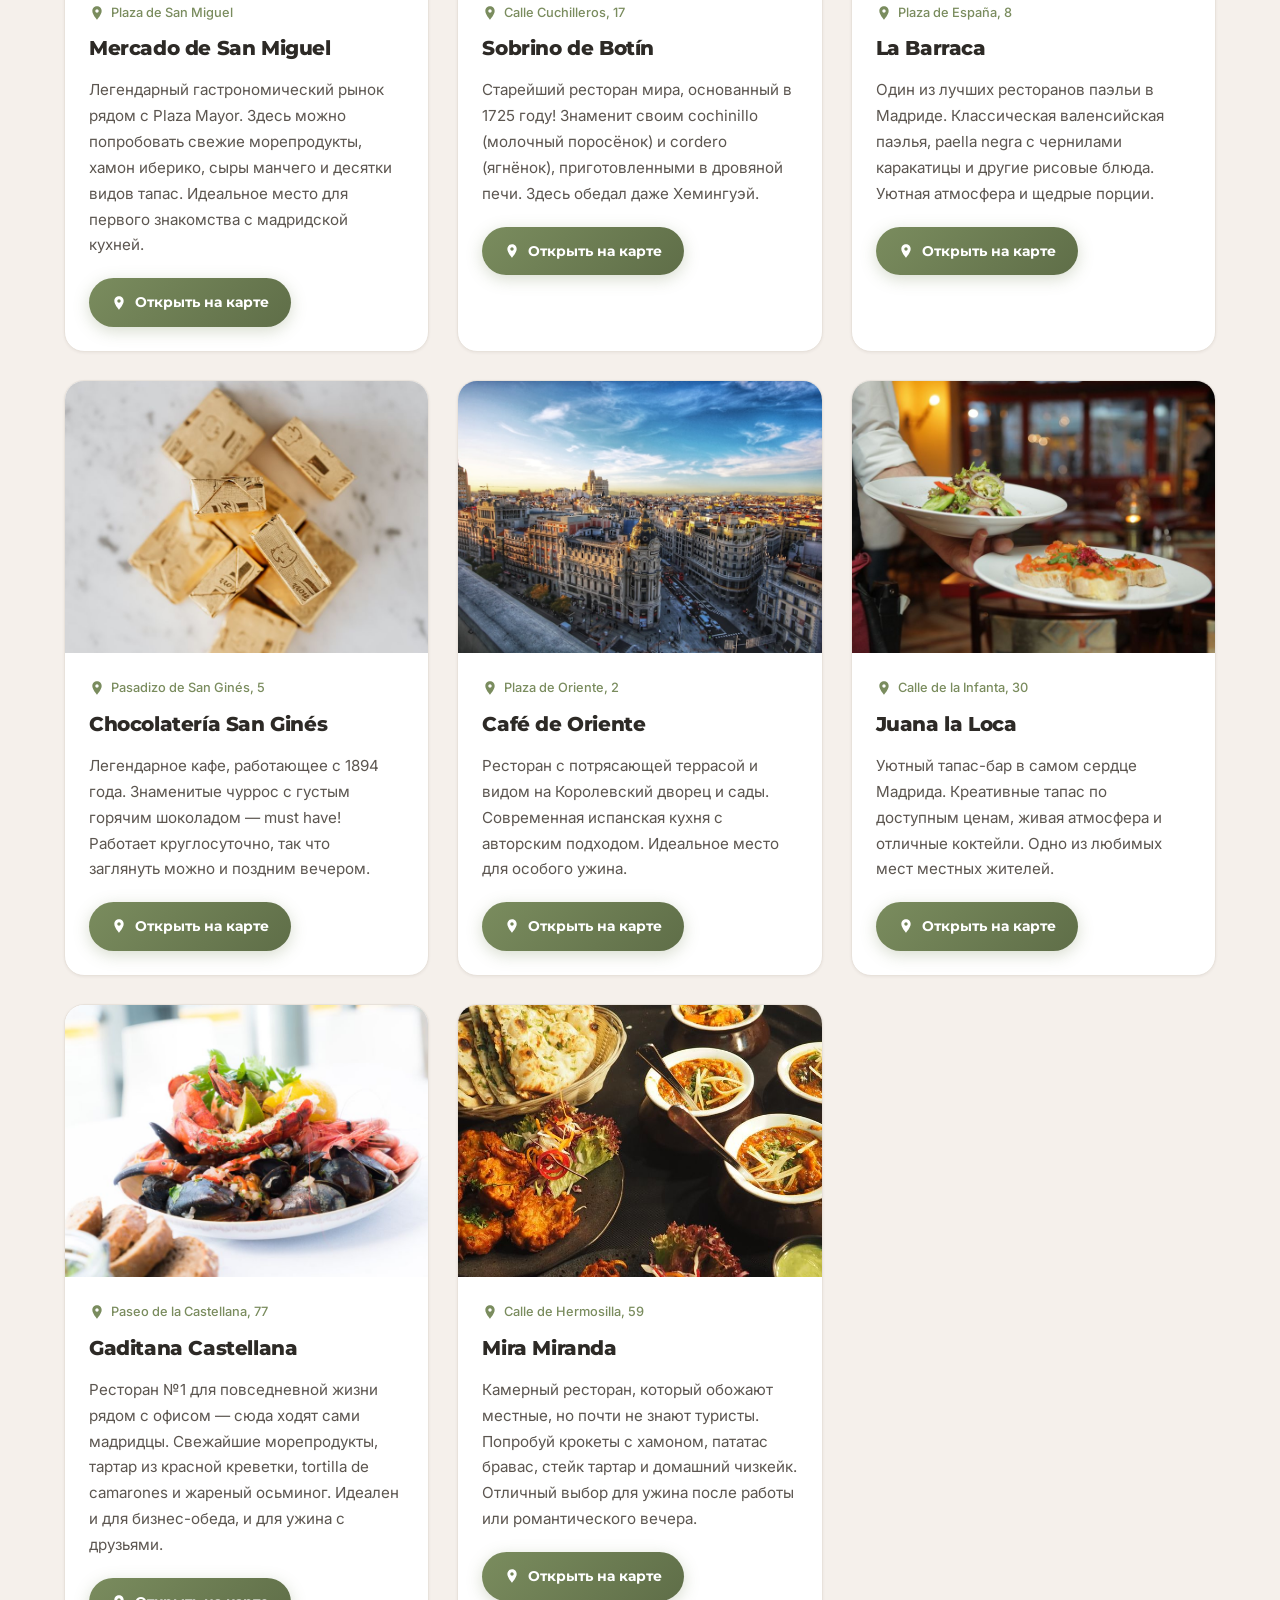
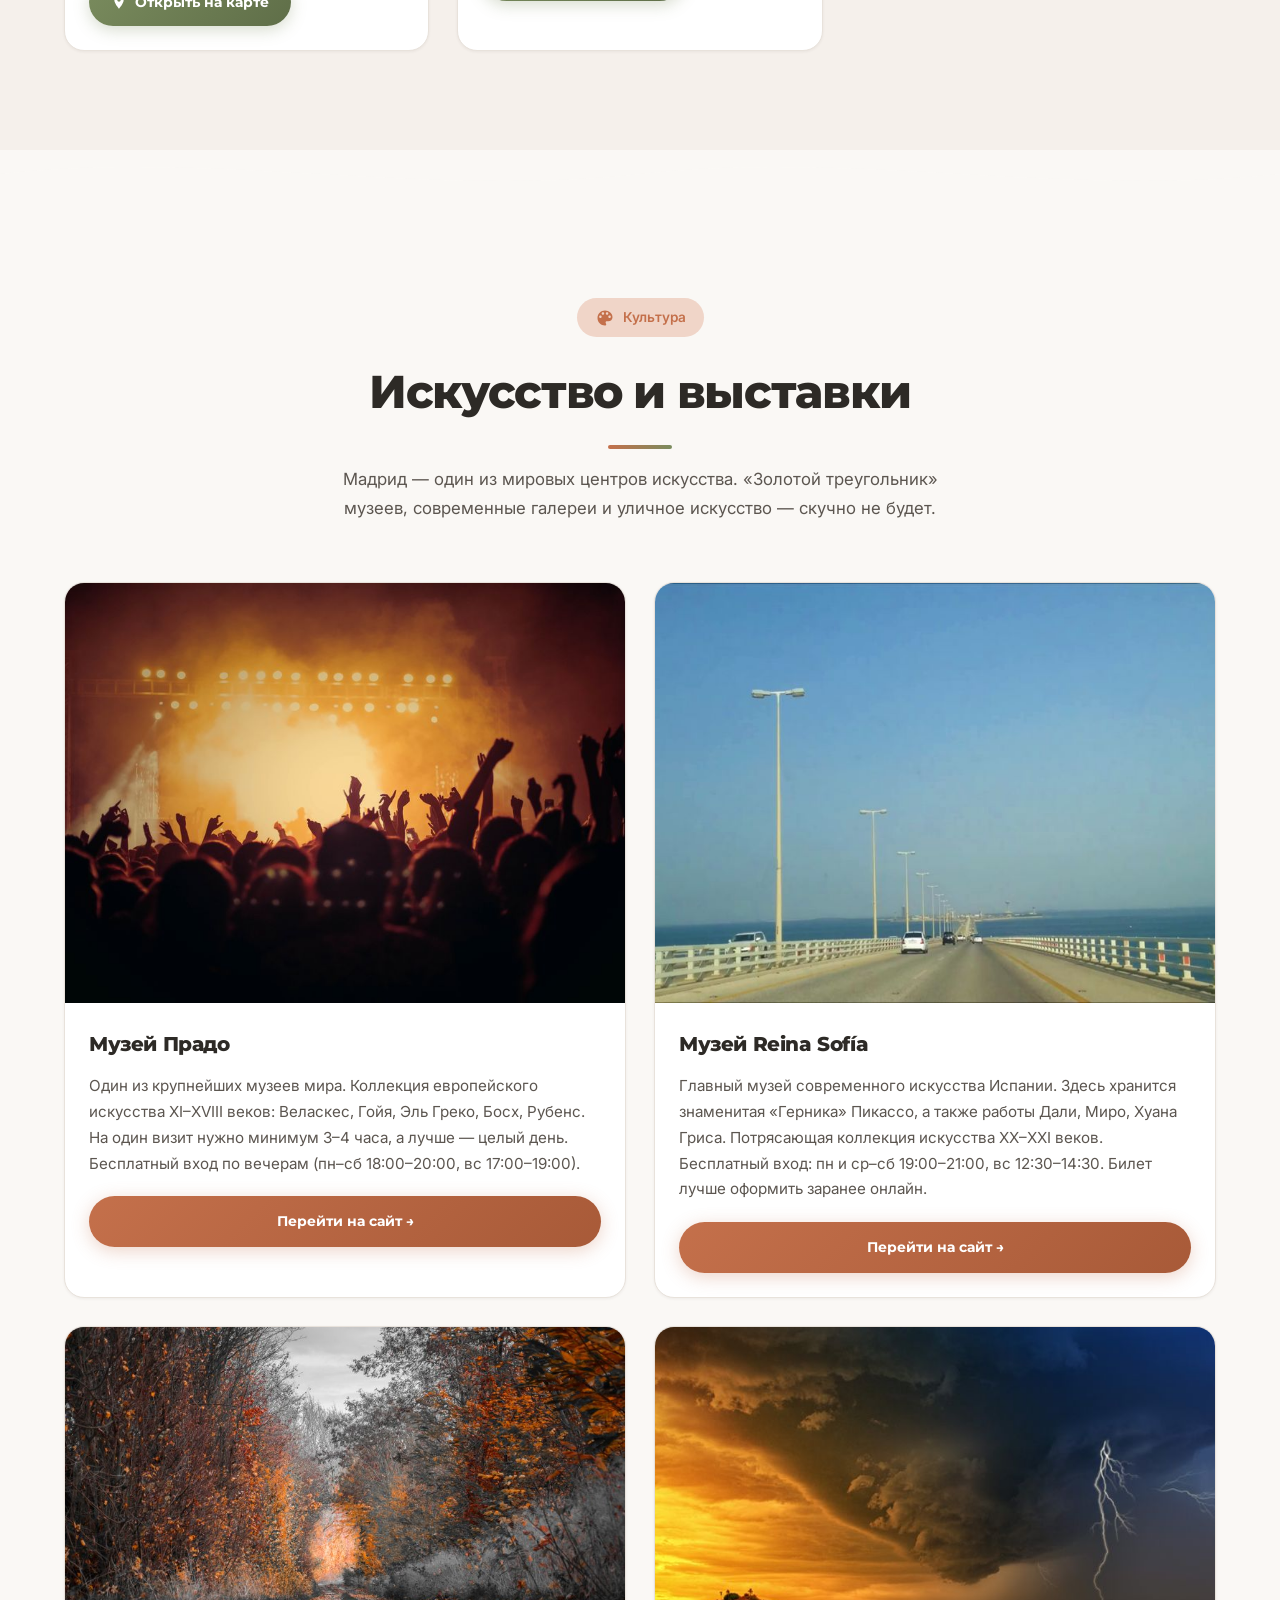
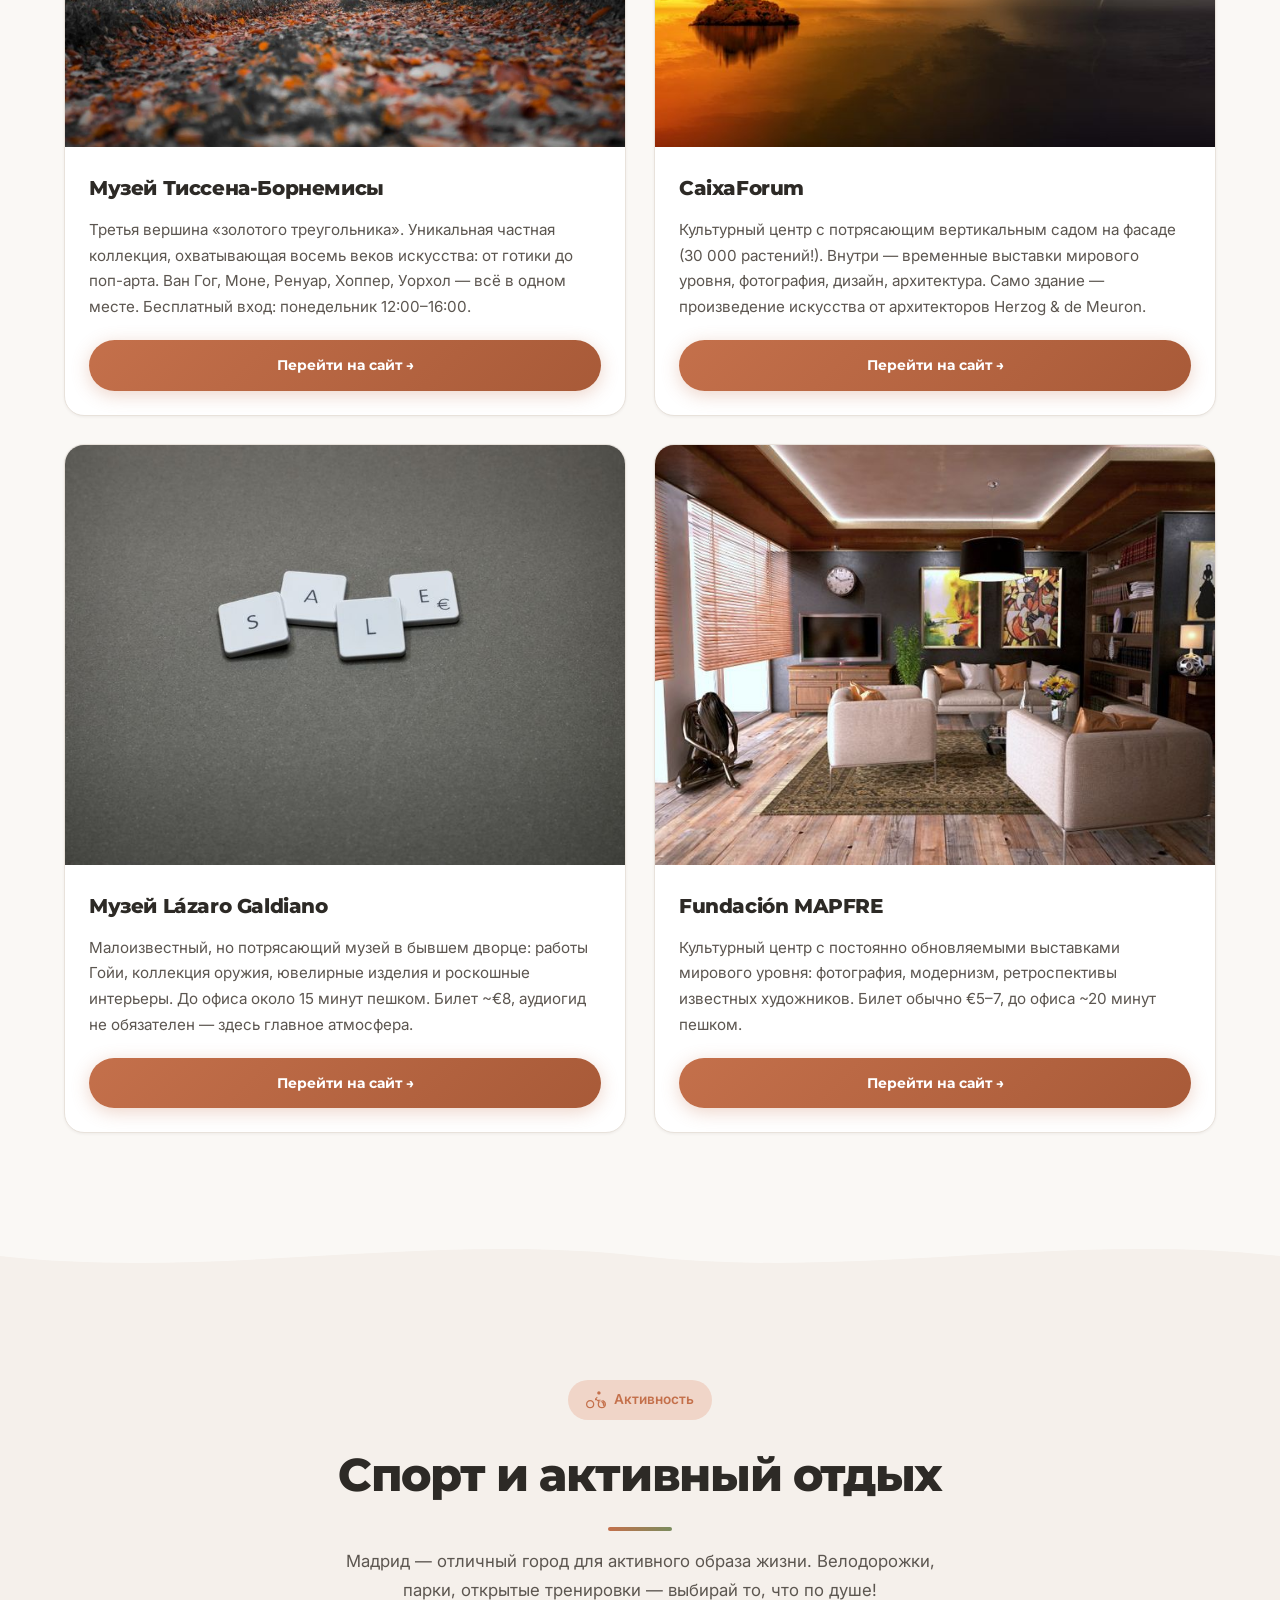
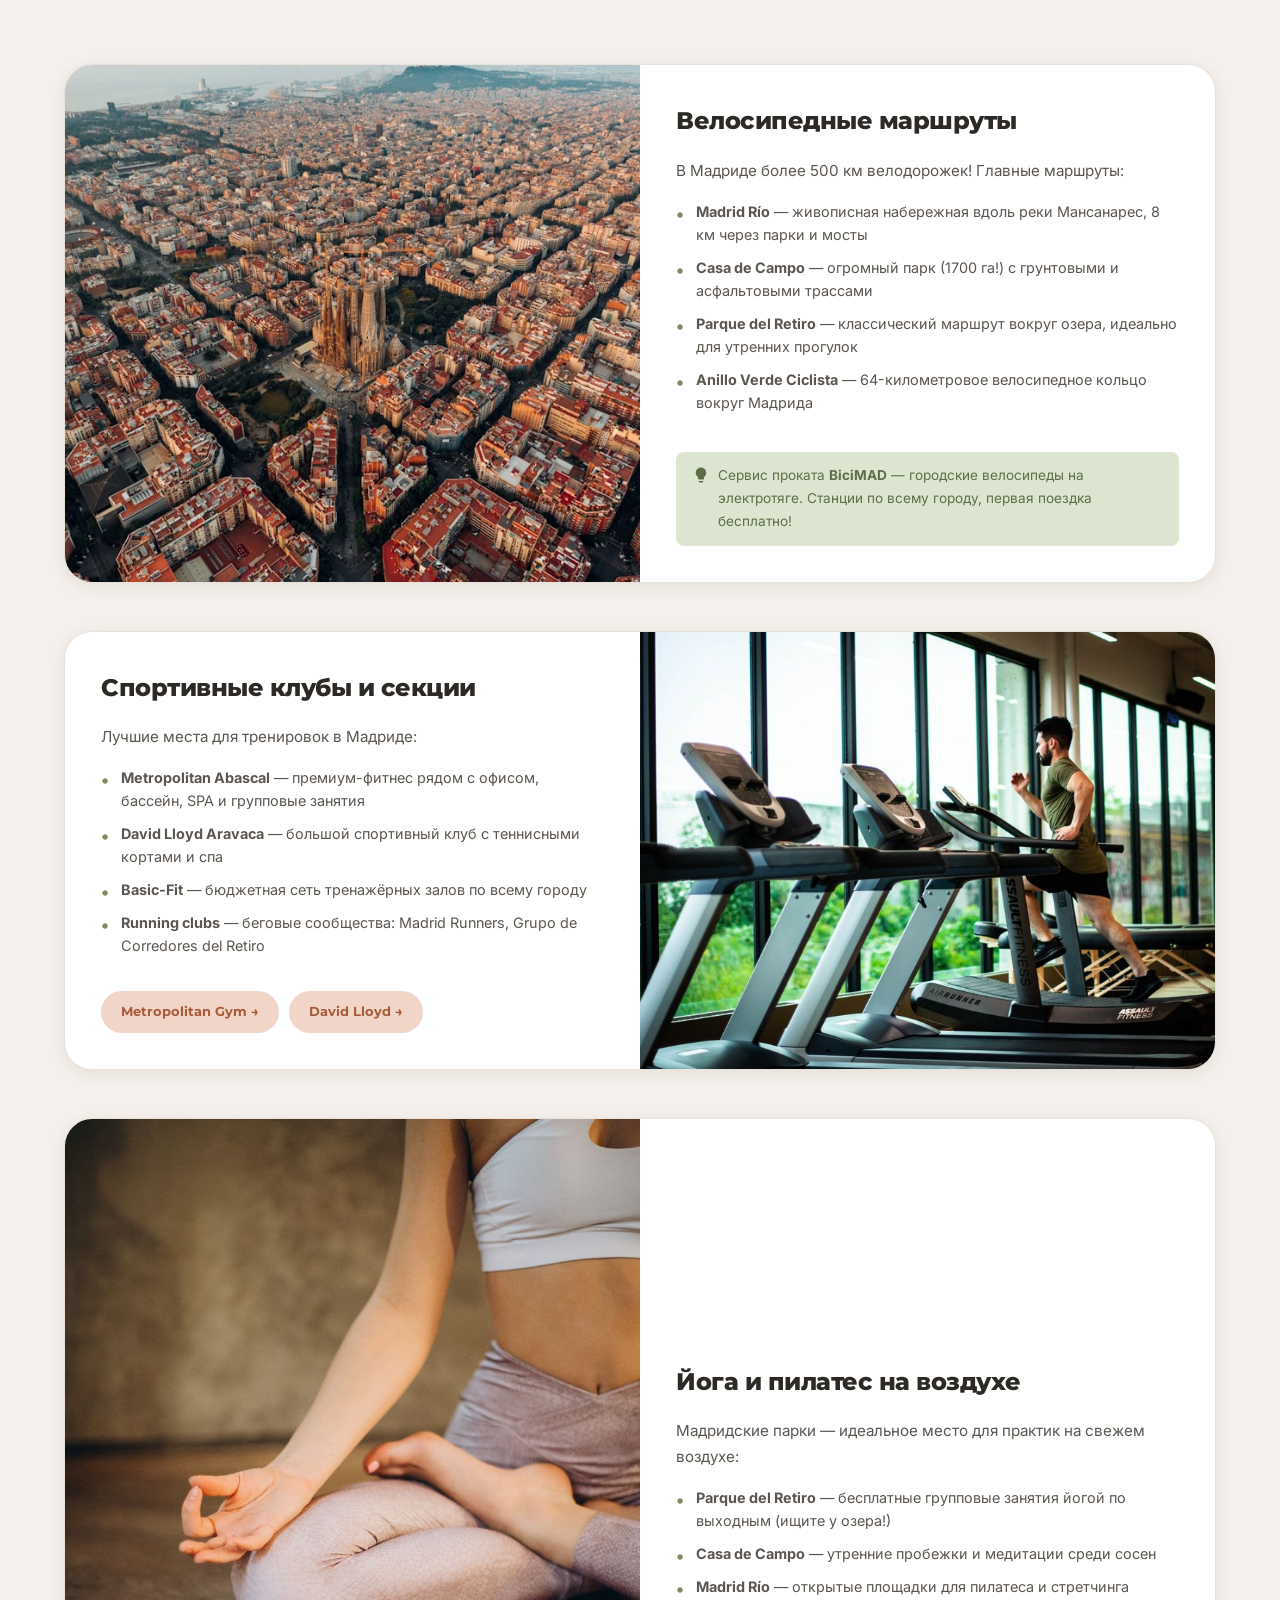
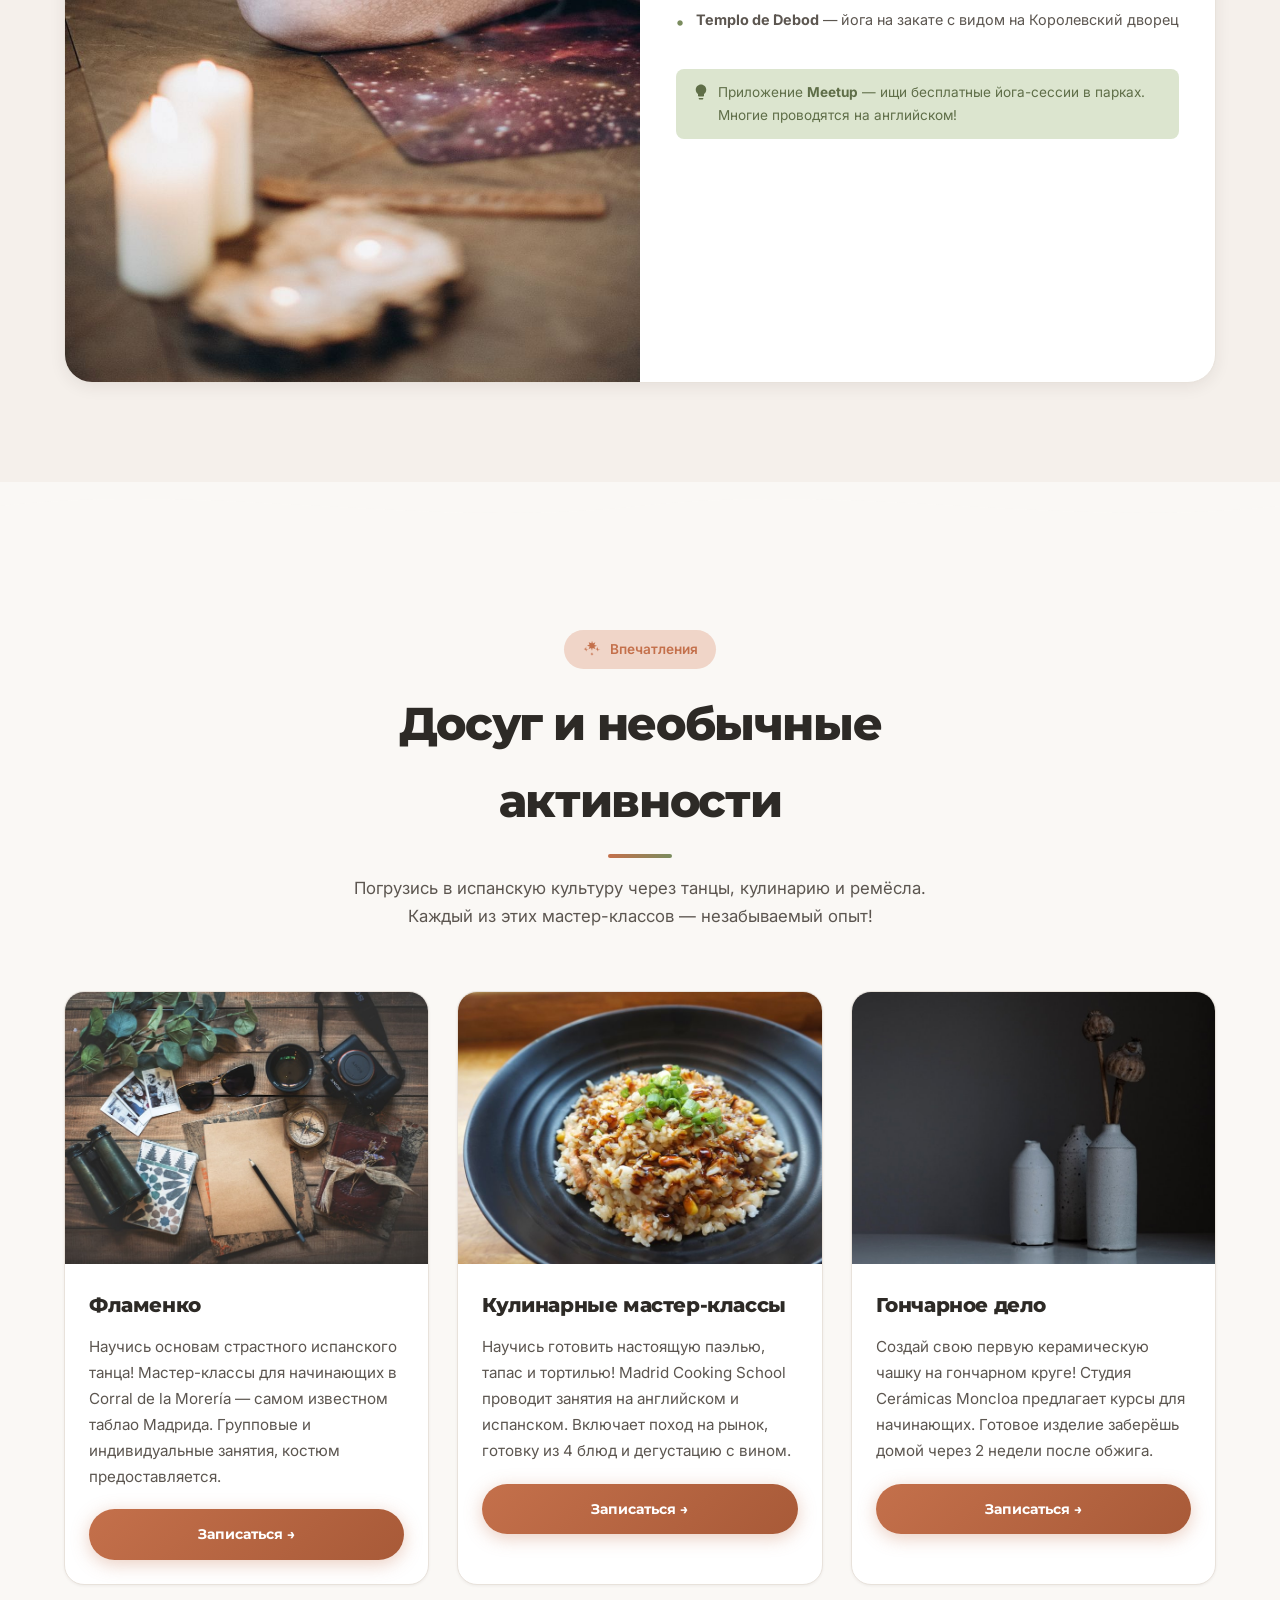
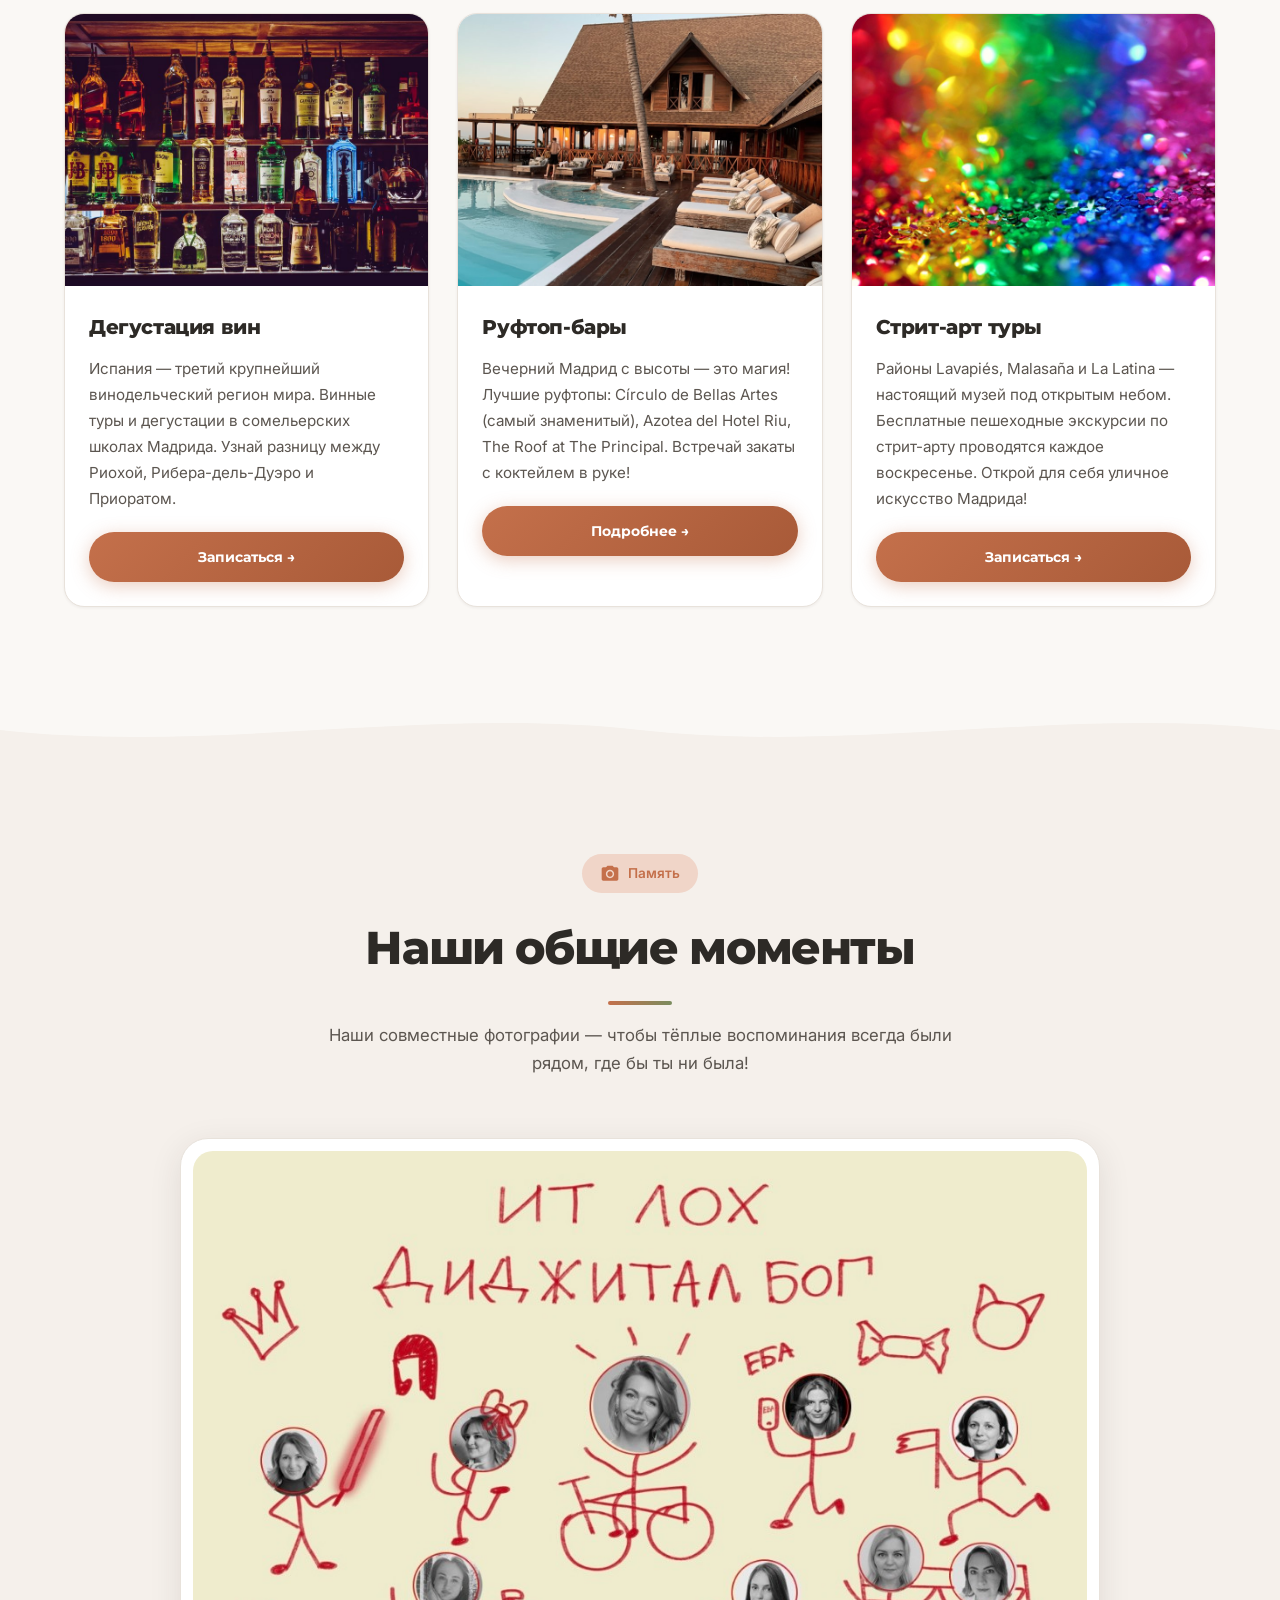
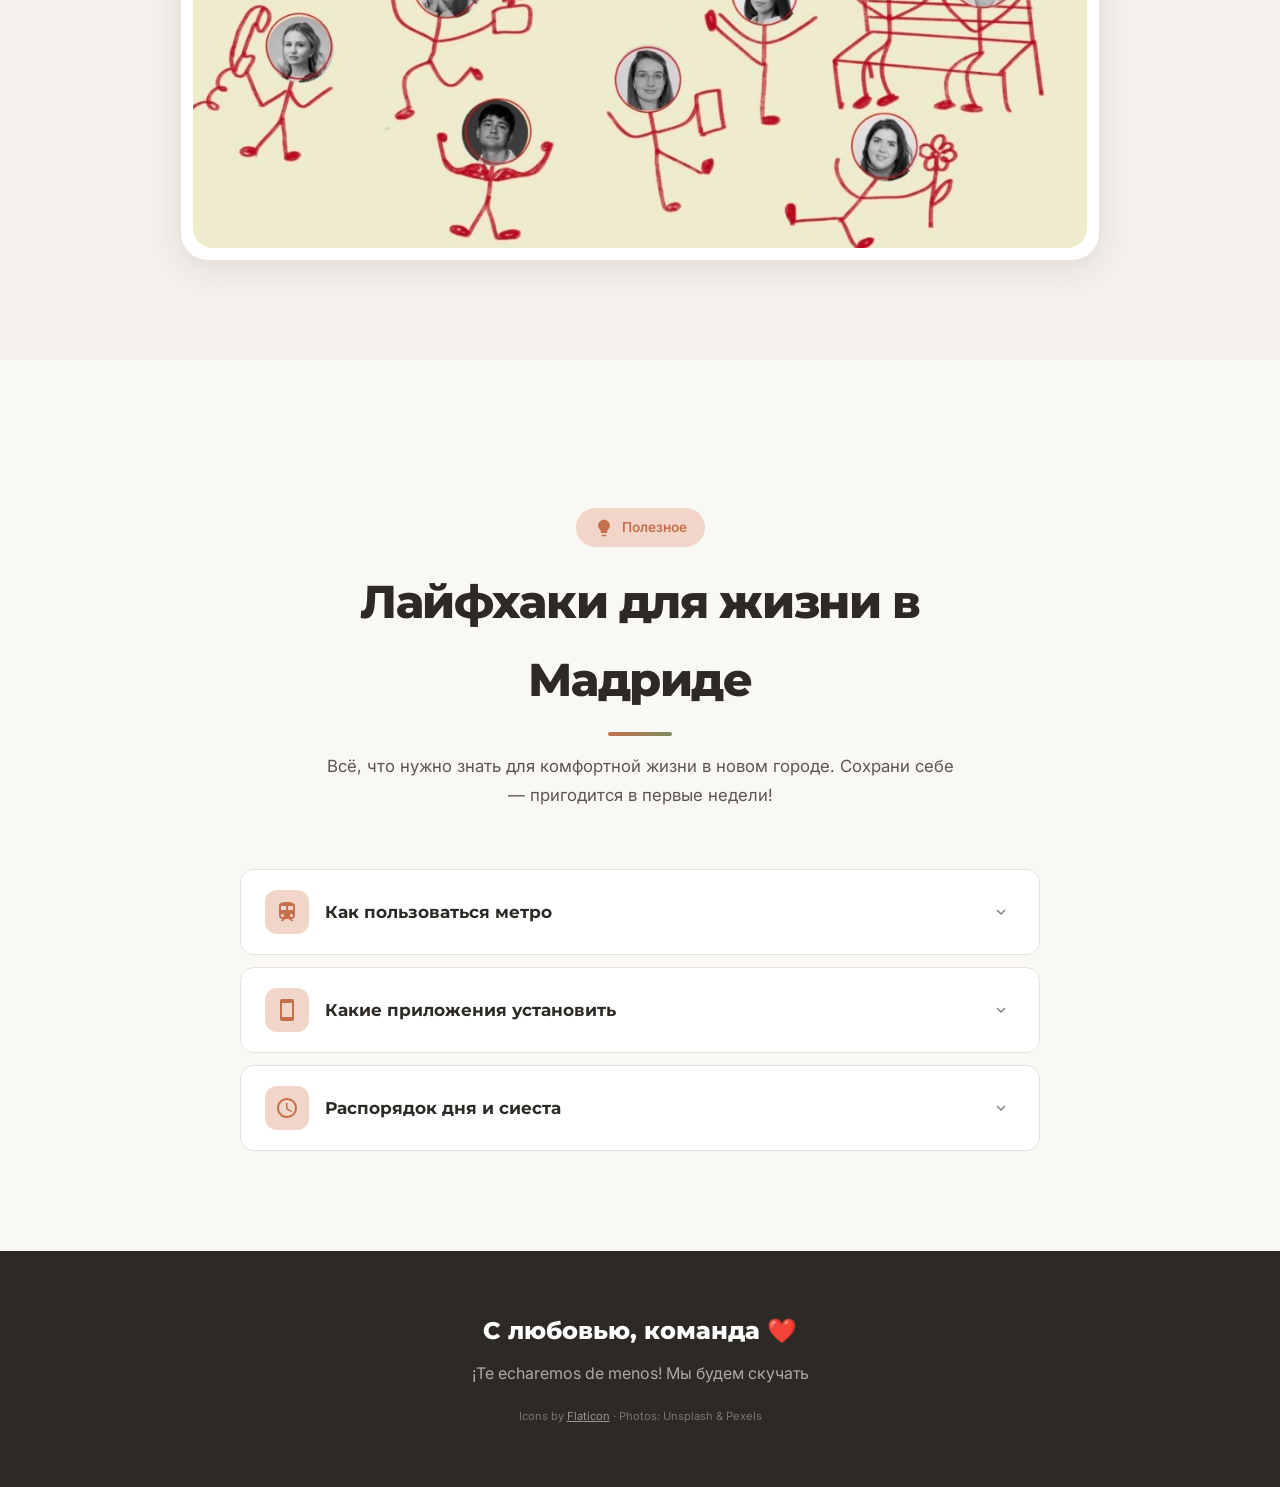
==== commit 3d78cf2b: "Обновить фото, меню, спорт и лайфхаки" ====
--- a/index.html
+++ b/index.html
@@ -66,17 +66,28 @@
     <div class="header__inner">
       <a href="#hero" class="header__logo">🇪🇸 ¡Madrid!</a>
       <nav class="nav" id="nav" aria-label="Основная навигация">
-        <a href="#food" class="nav__link">Где поесть</a>
-        <a href="#art" class="nav__link">Искусство</a>
-        <a href="#sport" class="nav__link">Спорт</a>
-        <a href="#leisure" class="nav__link">Досуг</a>
-        <a href="#photos" class="nav__link">Фото</a>
-        <a href="#tips" class="nav__link">Лайфхаки</a>
+        <div class="nav__head">
+          <span class="nav__title">Меню</span>
+          <button class="nav__close" id="navClose" type="button" aria-label="Закрыть меню">
+            <span aria-hidden="true">&times;</span>
+          </button>
+        </div>
+        <div class="nav__links">
+          <a href="#food" class="nav__link">Где поесть</a>
+          <a href="#art" class="nav__link">Искусство</a>
+          <a href="#sport" class="nav__link">Спорт</a>
+          <a href="#leisure" class="nav__link">Досуг</a>
+          <a href="#photos" class="nav__link">Фото</a>
+          <a href="#tips" class="nav__link">Лайфхаки</a>
+        </div>
       </nav>
       <button class="burger" id="burger" type="button" aria-label="Открыть меню" aria-expanded="false" aria-controls="nav">
-        <span></span><span></span><span></span>
+        <span class="burger__line"></span>
+        <span class="burger__line"></span>
+        <span class="burger__line"></span>
       </button>
     </div>
+    <div class="nav-overlay" id="navOverlay" aria-hidden="true"></div>
   </header>
 
   <main>
@@ -191,7 +202,7 @@
 
           <article class="card card--restaurant">
             <div class="card__img-wrap">
-              <img src="images/places/san-gines.jpg" alt="Chocolatería San Ginés" loading="lazy" width="400" height="300" />
+              <img src="images/places/san-gines.jpg" alt="Чуррос с горячим шоколадом — Chocolatería San Ginés" loading="lazy" width="400" height="300" />
             </div>
             <div class="card__body">
               <div class="card__location">
@@ -326,7 +337,7 @@
 
           <article class="card card--museum">
             <div class="card__img-wrap">
-              <img src="images/places/museo-prado.jpg" alt="Музей Прадо" loading="lazy" width="400" height="300" />
+              <img src="images/places/museo-prado.jpg" alt="Зал с картинами в Музее Прадо, Мадрид" loading="lazy" width="400" height="300" />
             </div>
             <div class="card__body">
               <h3 class="card__title">Музей Прадо</h3>
@@ -499,7 +510,7 @@
 
           <article class="sport-block">
             <div class="sport-block__img">
-              <img src="images/places/debod.jpg" alt="Йога и пилатес на открытом воздухе" loading="lazy" width="600" height="400" />
+              <img src="images/places/yoga-park.jpg" alt="Йога и пилатес на открытом воздухе" loading="lazy" width="600" height="400" />
             </div>
             <div class="sport-block__content">
               <h3 class="sport-block__title">Йога и пилатес на воздухе</h3>
@@ -711,50 +722,6 @@
                   <li>Скачай приложение <strong>MiTransport</strong> — показывает маршрут в реальном времени</li>
                   <li>Оформите карту <strong>Abono Transportes</strong> (месячный проездной ~€54.60 для зоны А)</li>
                   <li>В метро Zone A покрывает весь город и аэропорт (доплата за аэропорт €3)</li>
-                </ul>
-              </div>
-            </div>
-          </div>
-
-          <div class="accordion__item">
-            <button class="accordion__trigger" type="button" aria-expanded="false">
-              <span class="accordion__icon" aria-hidden="true">
-                <span class="icon"><svg><use href="#icon-wallet"/></svg></span>
-              </span>
-              <span class="accordion__title">Валюта и финансы</span>
-              <span class="accordion__arrow" aria-hidden="true"><svg><use href="#icon-chevron"/></svg></span>
-            </button>
-            <div class="accordion__content">
-              <div class="accordion__body">
-                <p>Испания использует евро (€). Обмен валюты:</p>
-                <ul>
-                  <li>Лучше всего — снимать в банкоматах (cajero automático). Избегай обменников в аэропорту!</li>
-                  <li>Карты Visa/Mastercard принимают практически везде, даже в маленьких барах</li>
-                  <li>Apple Pay / Google Pay работают почти во всех заведениях</li>
-                  <li>Для крупных сумм — банки Santander, BBVA, CaixaBank (лучший курс)</li>
-                  <li>Чаевые: 5–10% в ресторанах, в барах можно просто округлить счёт</li>
-                </ul>
-              </div>
-            </div>
-          </div>
-
-          <div class="accordion__item">
-            <button class="accordion__trigger" type="button" aria-expanded="false">
-              <span class="accordion__icon" aria-hidden="true">
-                <span class="icon"><svg><use href="#icon-house"/></svg></span>
-              </span>
-              <span class="accordion__title">Как найти жильё</span>
-              <span class="accordion__arrow" aria-hidden="true"><svg><use href="#icon-chevron"/></svg></span>
-            </button>
-            <div class="accordion__content">
-              <div class="accordion__body">
-                <p>Поиск квартиры в Мадриде — популярные районы и ресурсы:</p>
-                <ul>
-                  <li><strong>Районы для жизни:</strong> Salamanca (премиум), Chamberí (уютный), Malasaña (модный), Retiro (тихий)</li>
-                  <li><strong>Сайты поиска:</strong> Idealista.com, Fotocasa.es, Badi (для комнат)</li>
-                  <li>Обычно просят: контракт, зарплатные справки, залог за 2 месяца</li>
-                  <li>Средняя аренда: €900–1400 за 1-комнатную в центре, €700–1000 на окраинах</li>
-                  <li>Осторожно с мошенниками — никогда не переводи деньги без просмотра!</li>
                 </ul>
               </div>
             </div>
@@ -807,28 +774,6 @@
             </div>
           </div>
 
-          <div class="accordion__item">
-            <button class="accordion__trigger" type="button" aria-expanded="false">
-              <span class="accordion__icon" aria-hidden="true">
-                <span class="icon"><svg><use href="#icon-language"/></svg></span>
-              </span>
-              <span class="accordion__title">Языковой барьер</span>
-              <span class="accordion__arrow" aria-hidden="true"><svg><use href="#icon-chevron"/></svg></span>
-            </button>
-            <div class="accordion__content">
-              <div class="accordion__body">
-                <p>Несколько советов по языку:</p>
-                <ul>
-                  <li>Начни учить базовый испанский заранее — даже «hola» и «gracias» откроют сердца</li>
-                  <li>Языковые школы: Official Language School (EOI), International House, Enforex</li>
-                  <li>Tandem-встречи — бесплатный обмен языками (испанский ↔ русский/английский)</li>
-                  <li>Смотри испанские сериалы с субтитрами: «La Casa de Papel», «Élite»</li>
-                  <li>Не бойся ошибок! Испанцы очень дружелюбны и всегда помогут</li>
-                </ul>
-              </div>
-            </div>
-          </div>
-
         </div>
       </div>
     </section>
--- a/style.css
+++ b/style.css
@@ -63,6 +63,10 @@
 
 body.menu-open {
   overflow: hidden;
+}
+
+body.menu-open .header {
+  z-index: 1102;
 }
 
 img {
@@ -169,7 +173,42 @@
 
 .nav {
   display: flex;
+  align-items: center;
+}
+
+.nav__head {
+  display: none;
+}
+
+.nav__links {
+  display: flex;
+  align-items: center;
   gap: 8px;
+}
+
+.nav__close {
+  display: flex;
+  align-items: center;
+  justify-content: center;
+  width: 44px;
+  height: 44px;
+  border: none;
+  border-radius: 50%;
+  background: var(--color-terracotta-light);
+  color: var(--color-terracotta-dark);
+  font-size: 1.75rem;
+  line-height: 1;
+  cursor: pointer;
+  transition: background 0.3s ease, color 0.3s ease;
+}
+
+.nav__close:hover {
+  background: var(--color-terracotta);
+  color: var(--color-surface);
+}
+
+.nav-overlay {
+  display: none;
 }
 
 .nav__link {
@@ -206,7 +245,8 @@
   z-index: 1001;
 }
 
-.burger span {
+.burger span,
+.burger__line {
   display: block;
   width: 24px;
   height: 2px;
@@ -215,15 +255,19 @@
   transition: all 0.3s ease;
 }
 
-.burger--active span:nth-child(1) {
+.burger span {
+  display: none;
+}
+
+.burger--active .burger__line:nth-child(1) {
   transform: rotate(45deg) translate(5px, 5px);
 }
 
-.burger--active span:nth-child(2) {
+.burger--active .burger__line:nth-child(2) {
   opacity: 0;
 }
 
-.burger--active span:nth-child(3) {
+.burger--active .burger__line:nth-child(3) {
   transform: rotate(-45deg) translate(5px, -5px);
 }
 
@@ -688,9 +732,9 @@
 
 .sport-block {
   display: grid;
-  grid-template-columns: 1fr 1fr;
-  gap: 40px;
-  align-items: center;
+  grid-template-columns: minmax(0, 1fr) minmax(0, 1fr);
+  gap: 0;
+  align-items: stretch;
   background: var(--color-surface);
   border-radius: var(--radius-xl);
   overflow: hidden;
@@ -704,23 +748,24 @@
   box-shadow: var(--shadow-hover);
 }
 
-.sport-block--reverse {
-  direction: rtl;
-}
-
-.sport-block--reverse > * {
-  direction: ltr;
+.sport-block--reverse .sport-block__img {
+  order: 2;
+}
+
+.sport-block--reverse .sport-block__content {
+  order: 1;
 }
 
 .sport-block__img {
   position: relative;
   overflow: hidden;
-  aspect-ratio: 3 / 2;
+  min-height: 280px;
 }
 
 .sport-block__img img {
   width: 100%;
   height: 100%;
+  min-height: 280px;
   object-fit: cover;
   transition: transform 0.6s ease;
 }
@@ -730,11 +775,11 @@
 }
 
 .sport-block__content {
-  padding: 36px 36px 36px 0;
-}
-
-.sport-block--reverse .sport-block__content {
-  padding: 36px 0 36px 36px;
+  padding: 36px;
+  display: flex;
+  flex-direction: column;
+  justify-content: center;
+  min-width: 0;
 }
 
 .sport-block__title {
@@ -796,9 +841,9 @@
 
 .sport-block__links {
   display: flex;
-  gap: 12px;
+  gap: 10px;
   flex-wrap: wrap;
-  margin-top: 16px;
+  margin-top: 8px;
 }
 
 /* ========================================
@@ -1047,16 +1092,18 @@
     grid-template-columns: 1fr;
   }
 
-  .sport-block--reverse {
-    direction: ltr;
+  .sport-block--reverse .sport-block__img,
+  .sport-block--reverse .sport-block__content {
+    order: unset;
   }
 
   .sport-block__content {
-    padding: 0 32px 32px !important;
-  }
-
-  .sport-block__img {
-    aspect-ratio: 16 / 9;
+    padding: 28px 24px 32px;
+  }
+
+  .sport-block__img,
+  .sport-block__img img {
+    min-height: 220px;
   }
 
   .photo-grid {
@@ -1073,40 +1120,80 @@
     display: flex;
   }
 
+  .nav-overlay {
+    display: block;
+    position: fixed;
+    inset: 0;
+    background: rgba(45, 42, 38, 0.55);
+    opacity: 0;
+    visibility: hidden;
+    transition: opacity 0.35s ease, visibility 0.35s ease;
+    z-index: 1090;
+  }
+
+  .nav-overlay--visible {
+    opacity: 1;
+    visibility: visible;
+  }
+
   .nav {
     position: fixed;
-    top: var(--header-height);
-    left: 0;
+    top: 0;
     right: 0;
-    bottom: 0;
-    background: var(--color-bg);
+    width: min(100vw, 320px);
+    height: 100vh;
+    height: 100dvh;
     flex-direction: column;
     align-items: stretch;
-    justify-content: flex-start;
-    gap: 4px;
-    padding: 24px;
+    background: var(--color-bg);
     transform: translateX(100%);
-    opacity: 0;
-    visibility: hidden;
-    transition: transform 0.35s cubic-bezier(0.22, 1, 0.36, 1), opacity 0.35s ease, visibility 0.35s ease;
-    z-index: 999;
-    overflow-y: auto;
-    border-top: 1px solid var(--color-border);
+    transition: transform 0.35s cubic-bezier(0.22, 1, 0.36, 1);
+    z-index: 1100;
+    box-shadow: -8px 0 32px rgba(45, 42, 38, 0.15);
+    overflow: hidden;
   }
 
   .nav--open {
     transform: translateX(0);
-    opacity: 1;
-    visibility: visible;
+  }
+
+  .nav__head {
+    display: flex;
+    align-items: center;
+    justify-content: space-between;
+    gap: 16px;
+    padding: 16px 20px;
+    border-bottom: 1px solid var(--color-border);
+    background: var(--color-surface);
+    flex-shrink: 0;
+  }
+
+  .nav__title {
+    font-family: var(--font-heading);
+    font-size: 1.1rem;
+    font-weight: 700;
+    color: var(--color-text);
+  }
+
+  .nav__links {
+    flex: 1;
+    flex-direction: column;
+    align-items: stretch;
+    gap: 6px;
+    padding: 20px 16px 32px;
+    overflow-y: auto;
   }
 
   .nav__link {
-    font-size: 1.1rem;
-    padding: 16px 20px;
+    font-size: 1.05rem;
+    padding: 16px 18px;
     width: 100%;
-    max-width: none;
     text-align: left;
     border-radius: var(--radius-md);
+  }
+
+  .burger {
+    z-index: 1101;
   }
 
   .cards-grid--3,
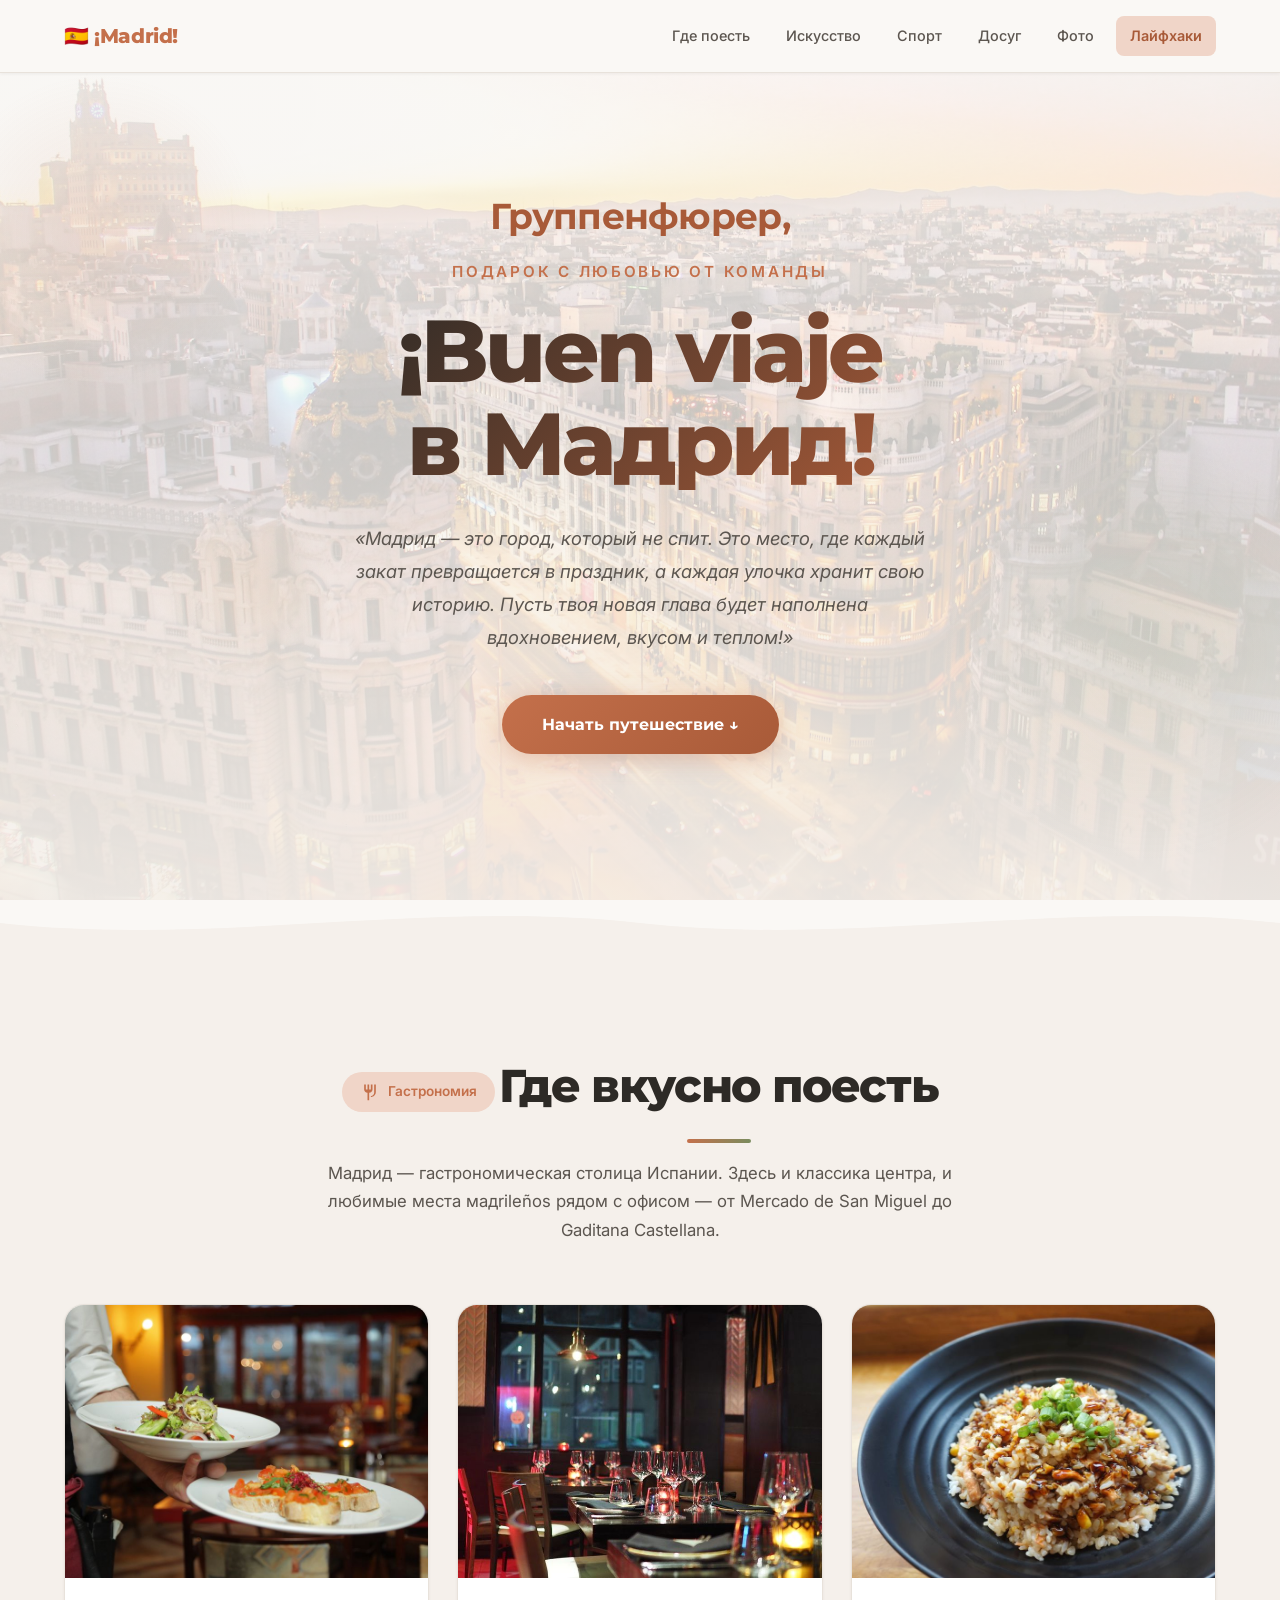
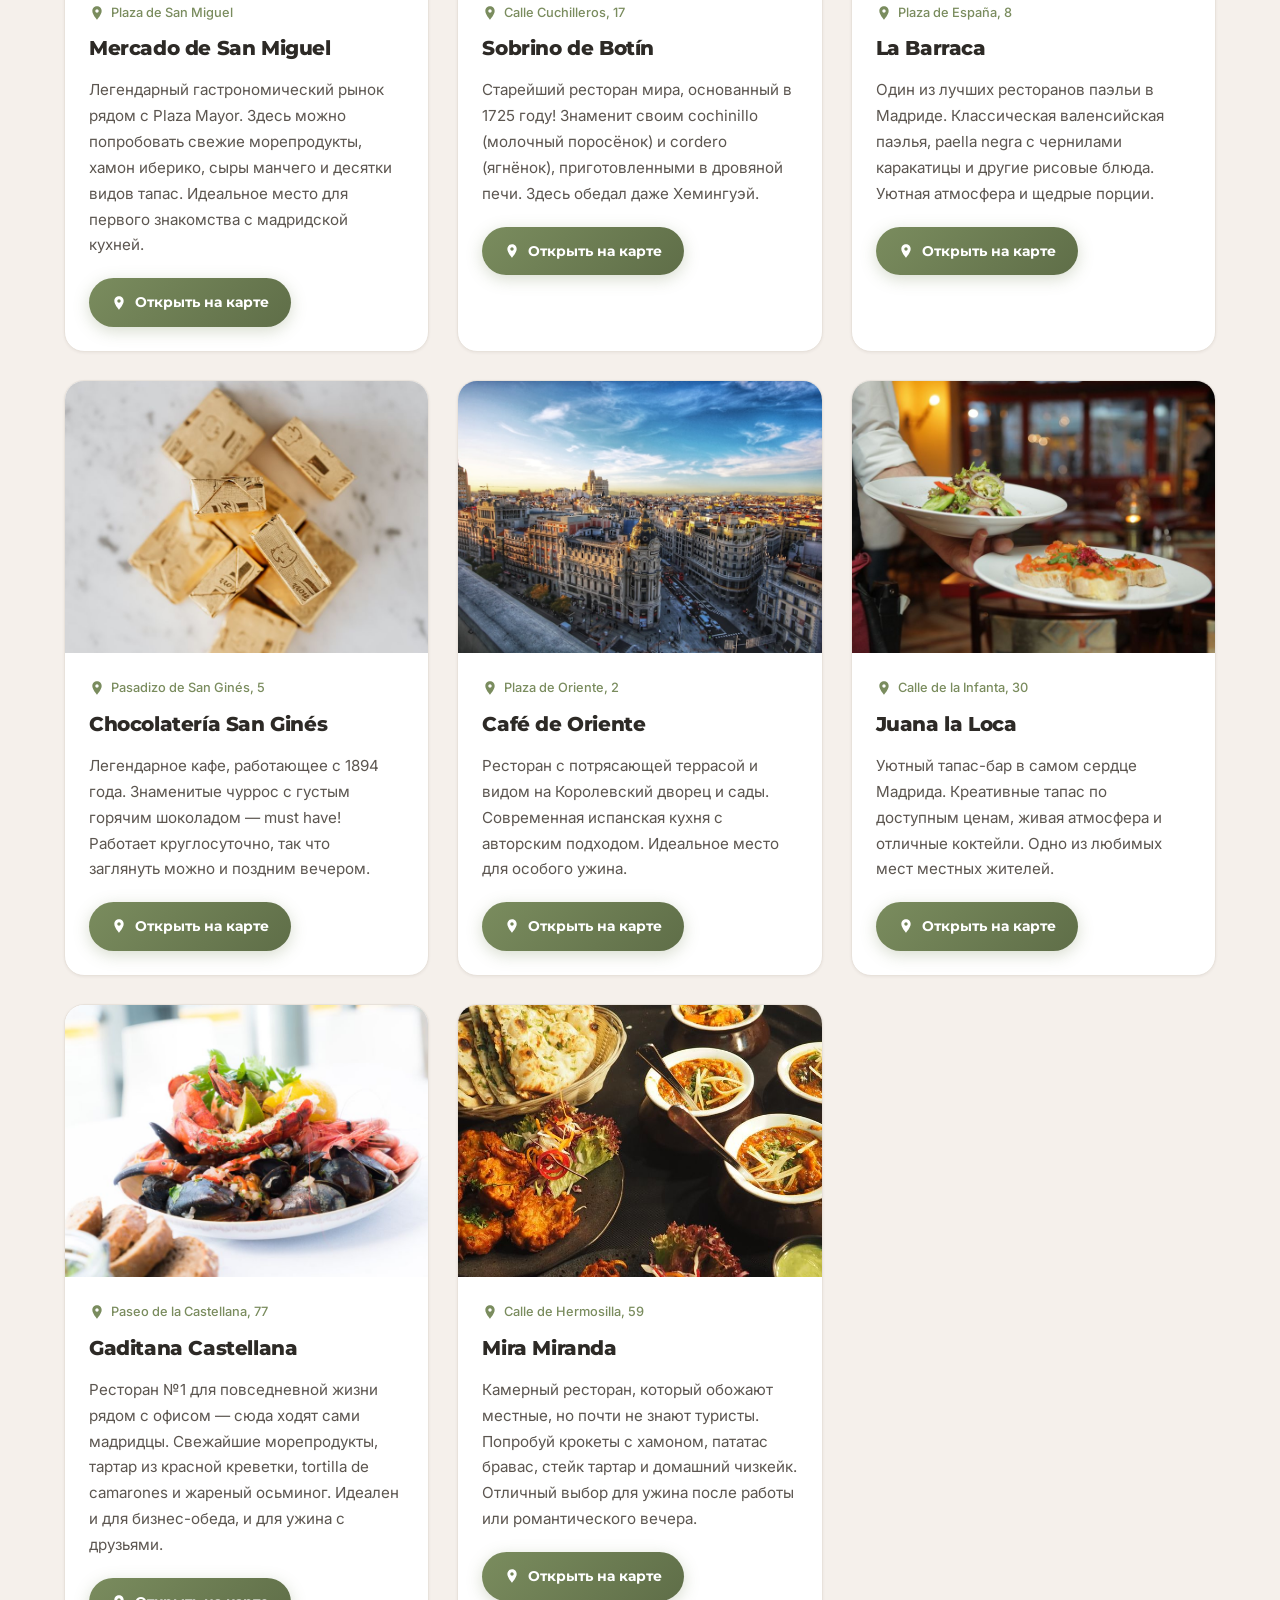
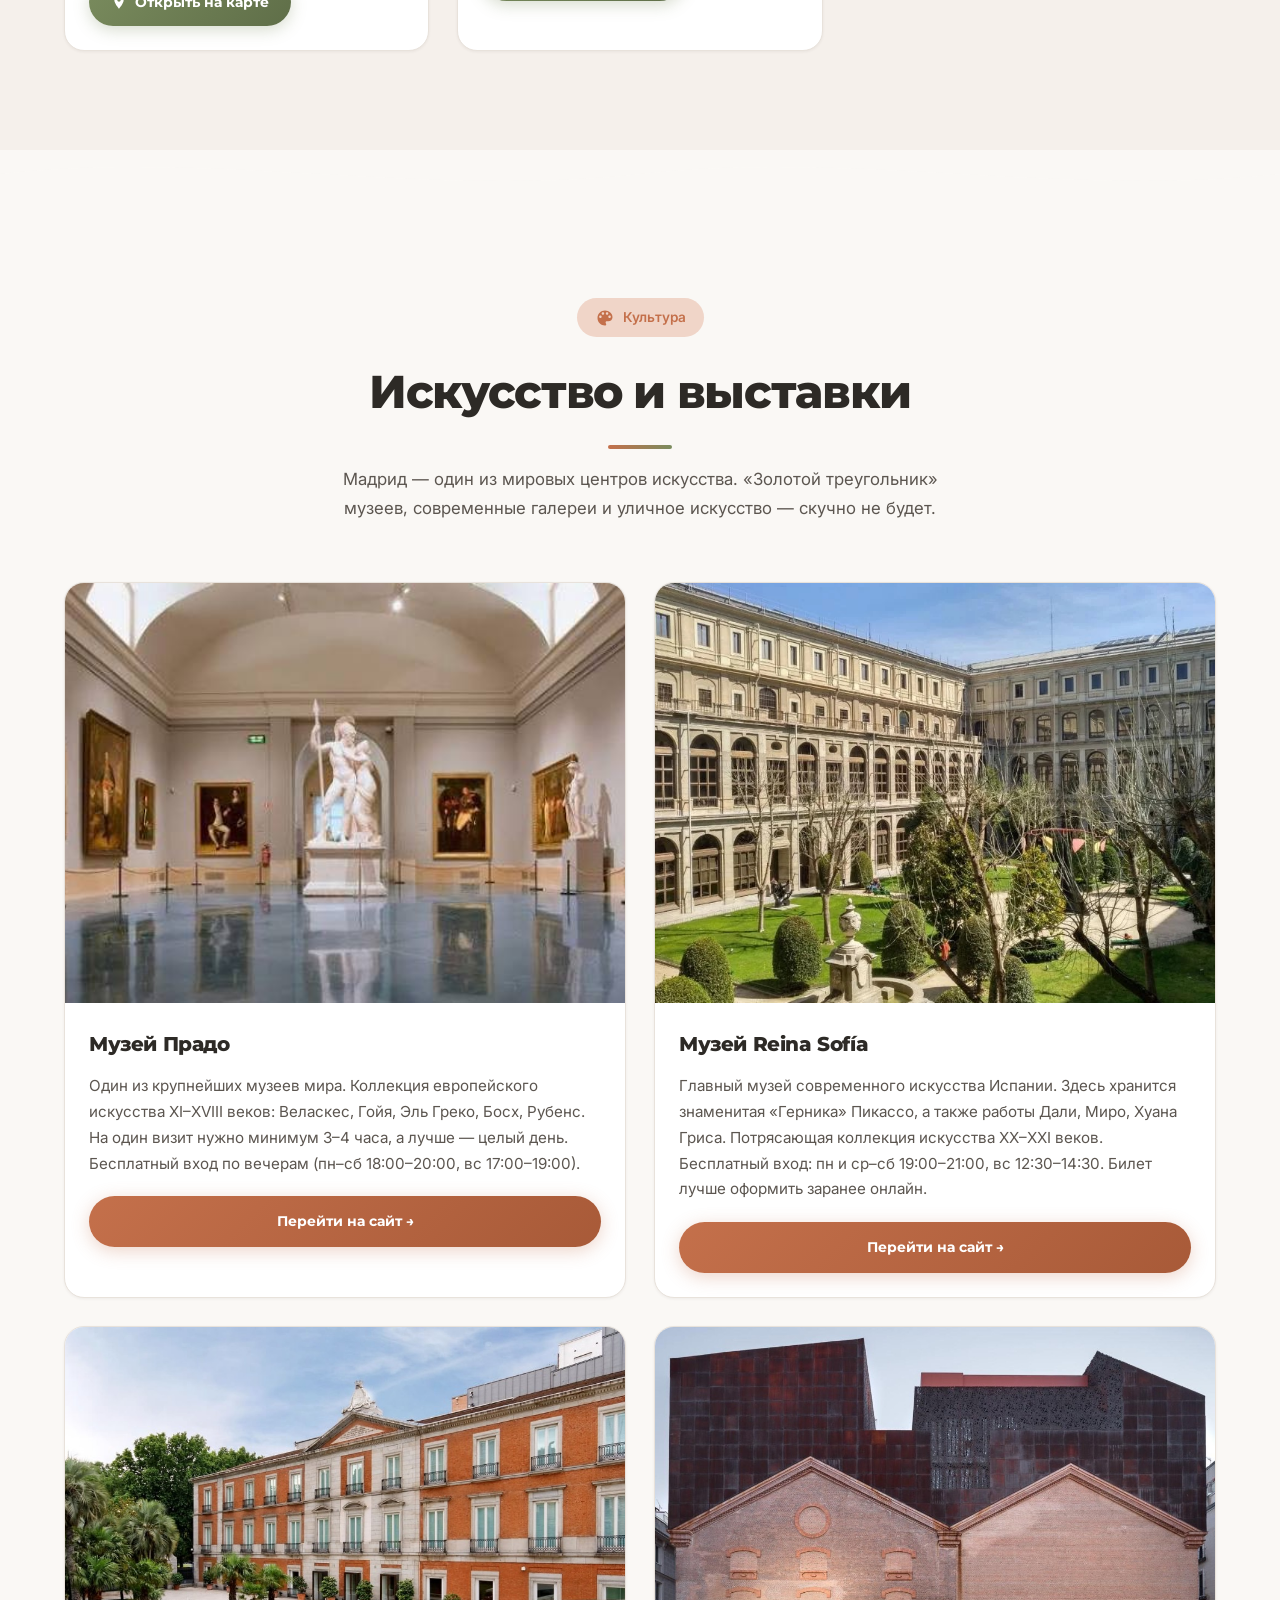
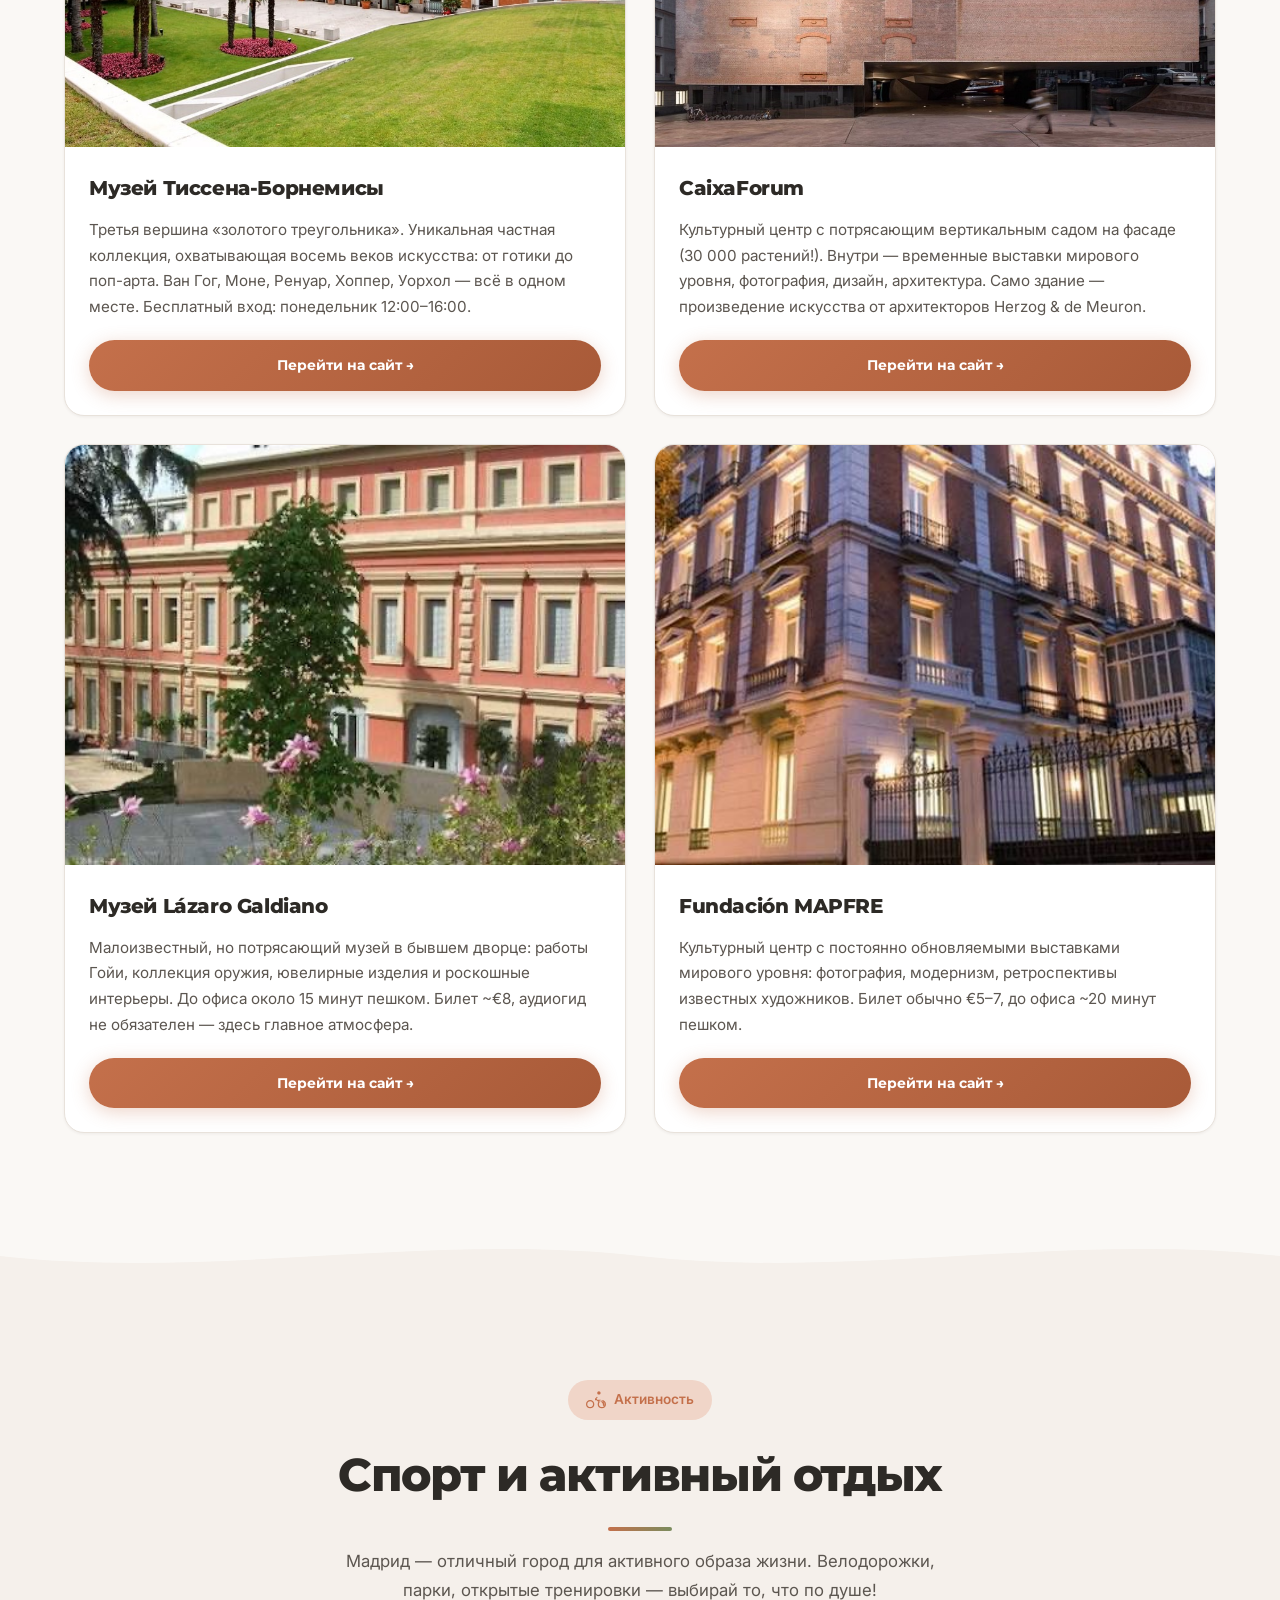
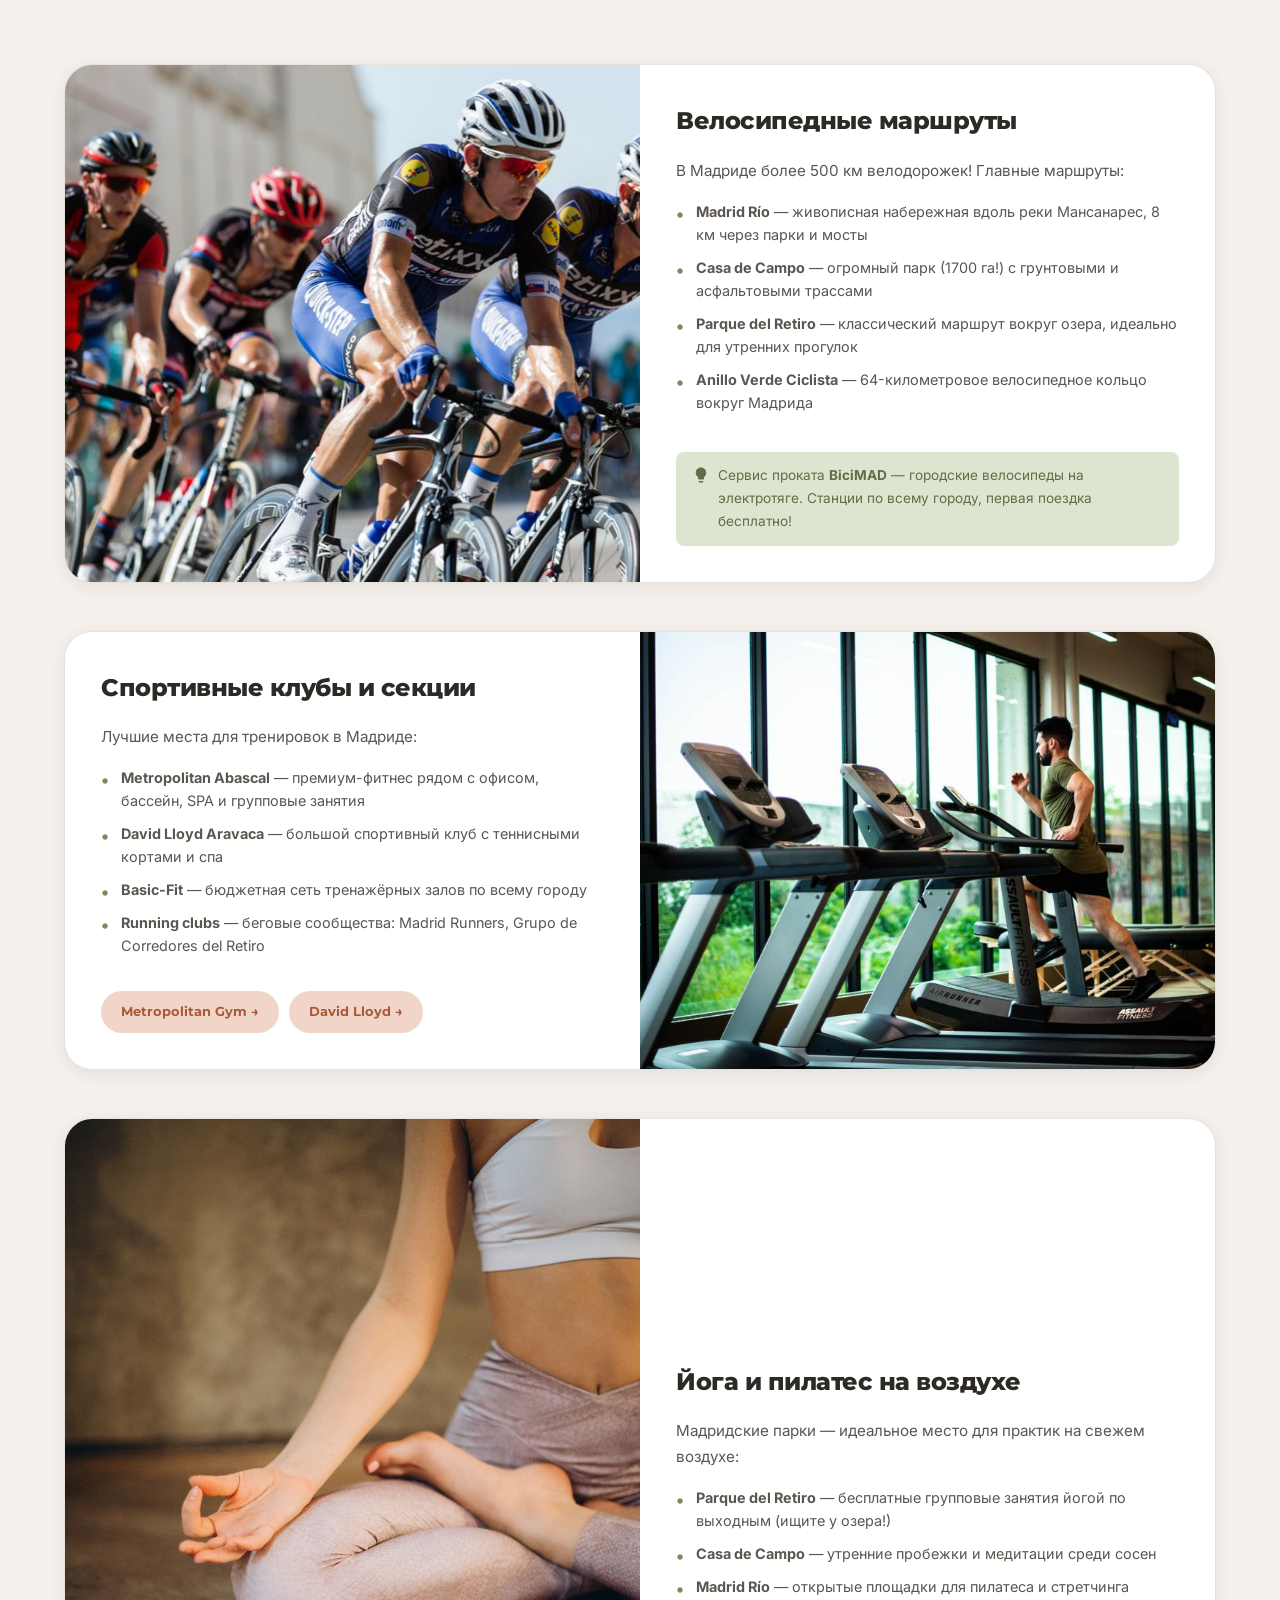
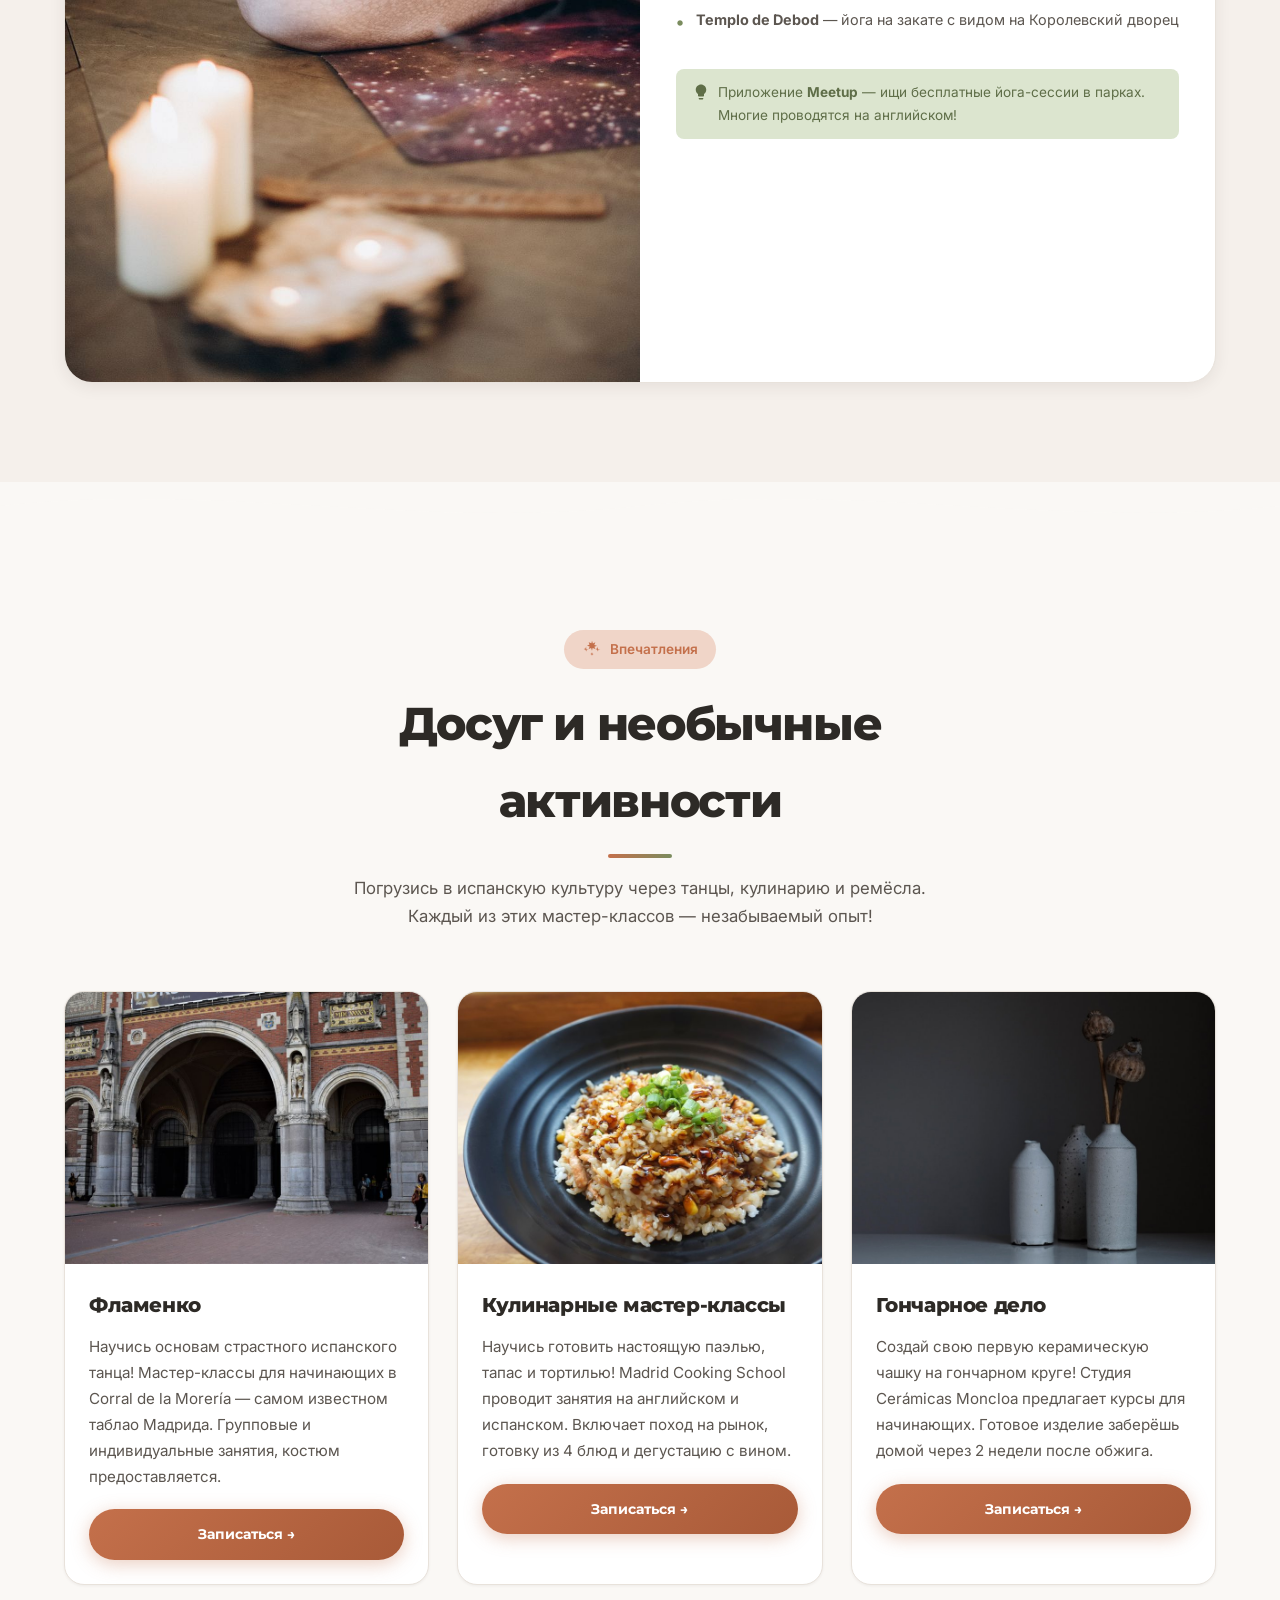
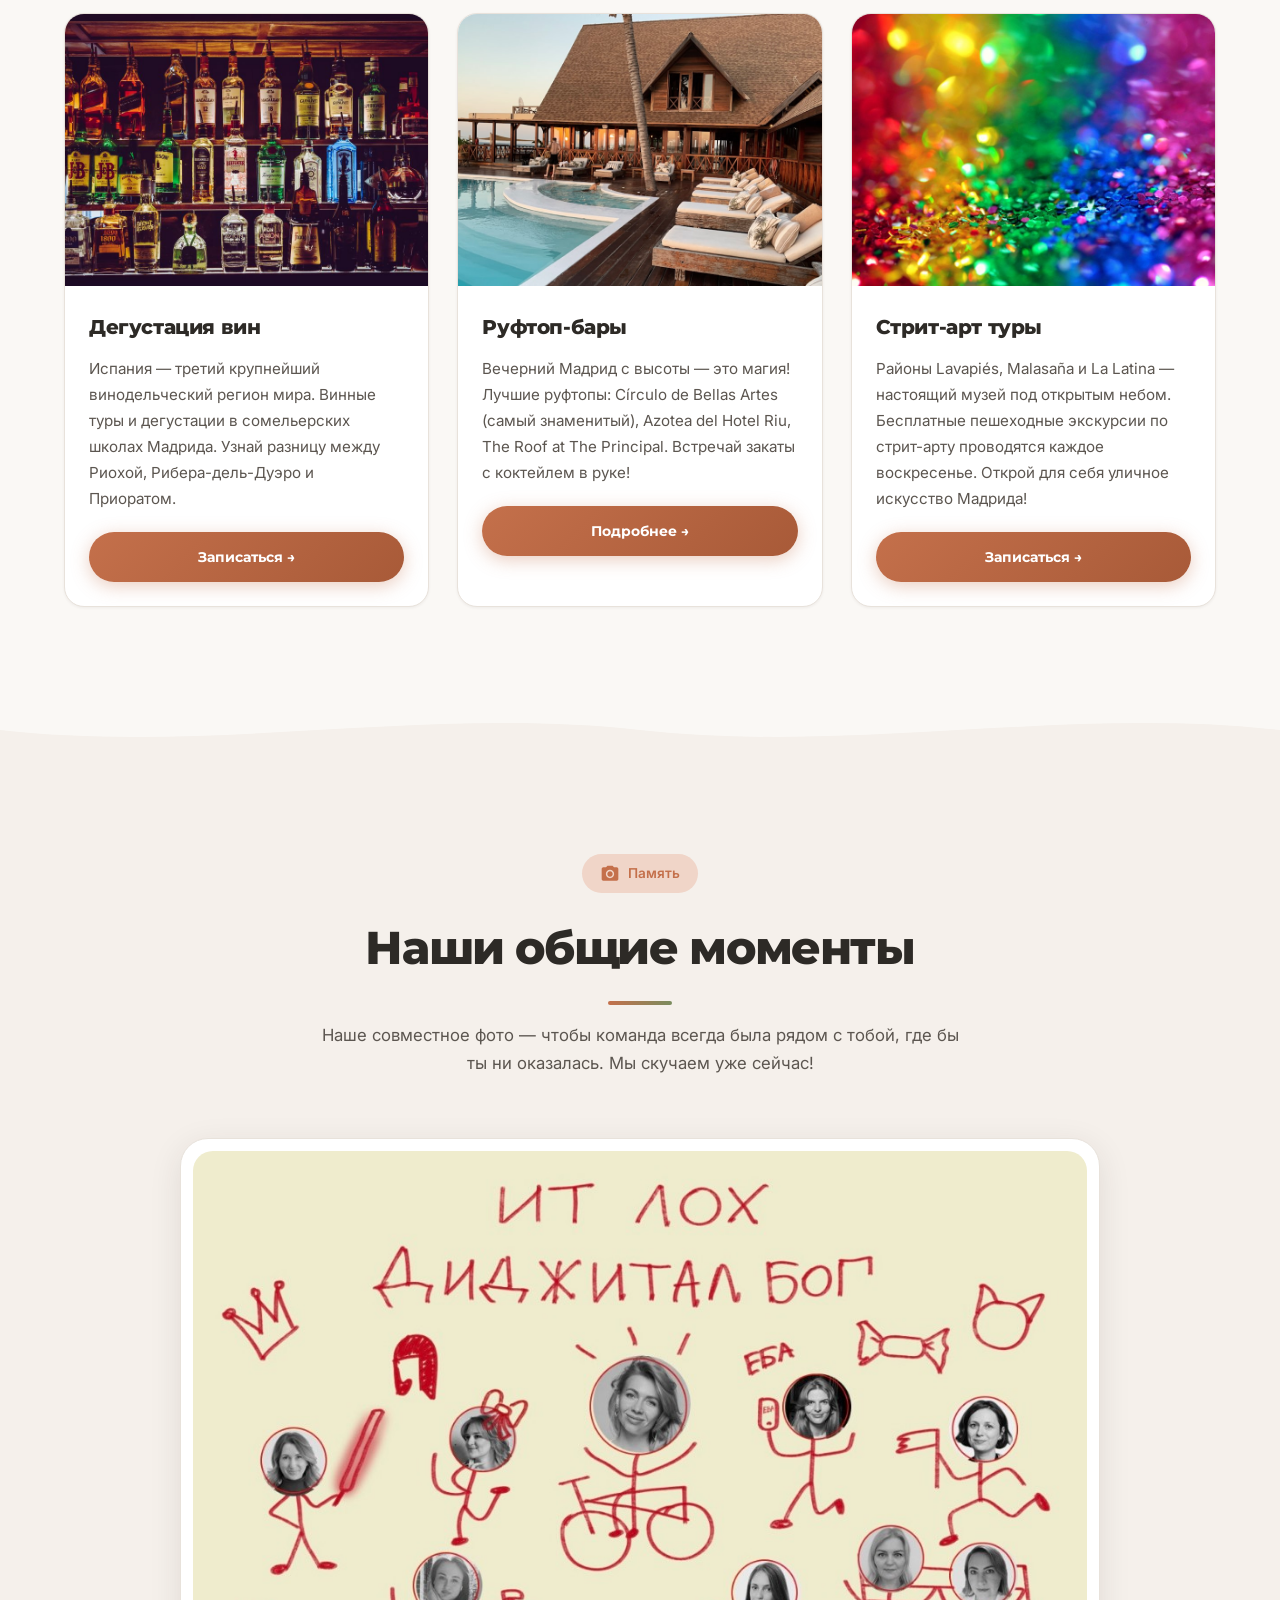
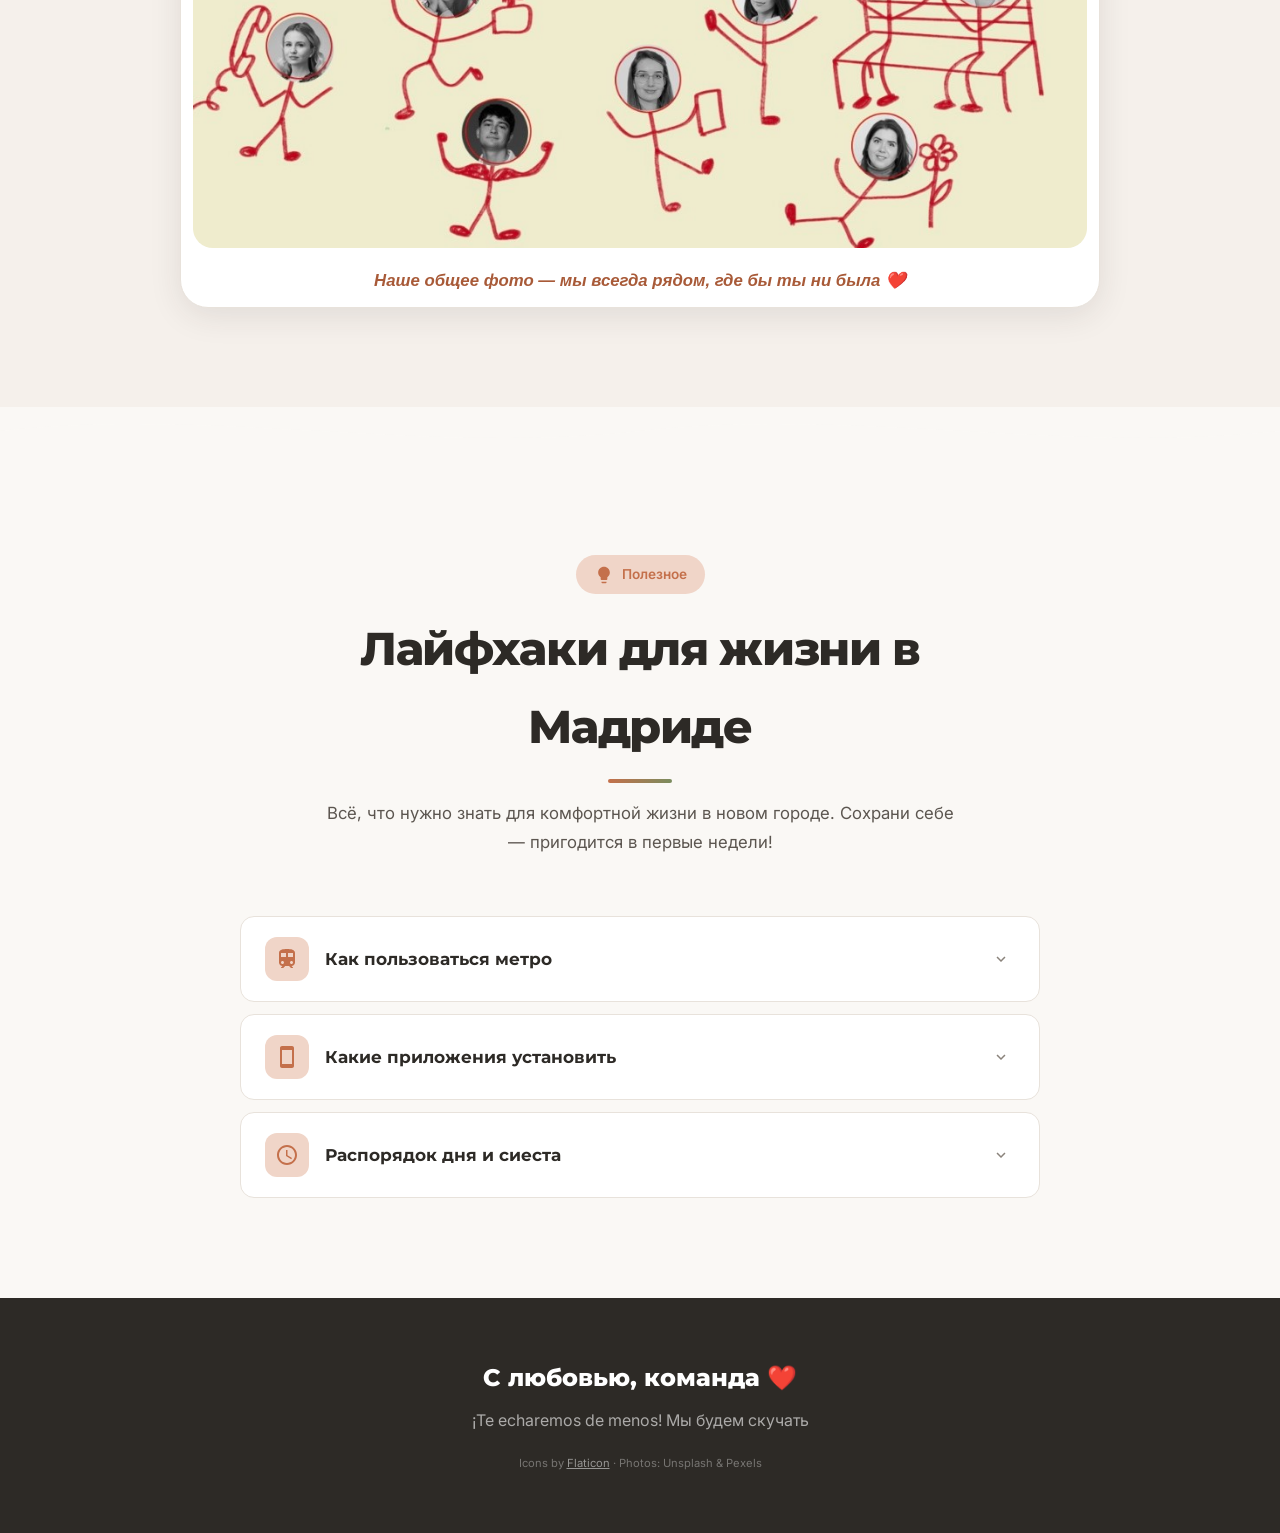
==== commit ab9634a2: "Обновить фото музеев, меню-бургер и подпись к общему фото" ====
--- a/index.html
+++ b/index.html
@@ -65,6 +65,11 @@
   <header class="header" id="header">
     <div class="header__inner">
       <a href="#hero" class="header__logo">🇪🇸 ¡Madrid!</a>
+      <button class="burger" id="burger" type="button" aria-label="Открыть меню" aria-expanded="false" aria-controls="nav">
+        <span class="burger__line"></span>
+        <span class="burger__line"></span>
+        <span class="burger__line"></span>
+      </button>
       <nav class="nav" id="nav" aria-label="Основная навигация">
         <div class="nav__head">
           <span class="nav__title">Меню</span>
@@ -81,11 +86,6 @@
           <a href="#tips" class="nav__link">Лайфхаки</a>
         </div>
       </nav>
-      <button class="burger" id="burger" type="button" aria-label="Открыть меню" aria-expanded="false" aria-controls="nav">
-        <span class="burger__line"></span>
-        <span class="burger__line"></span>
-        <span class="burger__line"></span>
-      </button>
     </div>
     <div class="nav-overlay" id="navOverlay" aria-hidden="true"></div>
   </header>
@@ -337,7 +337,7 @@
 
           <article class="card card--museum">
             <div class="card__img-wrap">
-              <img src="images/places/museo-prado.jpg" alt="Зал с картинами в Музее Прадо, Мадрид" loading="lazy" width="400" height="300" />
+              <img src="images/places/museo-prado.jpg" alt="Интерьер Музея Прадо, Мадрид" loading="lazy" width="400" height="300" />
             </div>
             <div class="card__body">
               <h3 class="card__title">Музей Прадо</h3>
@@ -354,7 +354,7 @@
 
           <article class="card card--museum">
             <div class="card__img-wrap">
-              <img src="images/places/reina-sofia.jpg" alt="Музей Reina Sofía" loading="lazy" width="400" height="300" />
+              <img src="images/places/reina-sofia.jpg" alt="Двор Museo Reina Sofía, Мадрид" loading="lazy" width="400" height="300" />
             </div>
             <div class="card__body">
               <h3 class="card__title">Музей Reina Sofía</h3>
@@ -465,7 +465,7 @@
 
           <article class="sport-block">
             <div class="sport-block__img">
-              <img src="images/places/madrid-rio.jpg" alt="Велосипедные маршруты Мадрида" loading="lazy" width="600" height="400" />
+              <img src="images/places/madrid-rio.jpg" alt="Велозабег в Мадриде" loading="lazy" width="600" height="400" />
             </div>
             <div class="sport-block__content">
               <h3 class="sport-block__title">Велосипедные маршруты</h3>
@@ -559,7 +559,7 @@
 
           <article class="card card--activity">
             <div class="card__img-wrap">
-              <img src="images/places/flamenco.jpg" alt="Мастер-класс фламенко" loading="lazy" width="400" height="300" />
+              <img src="images/places/flamenco.jpg" alt="Фламенко с кастаньетами" loading="lazy" width="400" height="300" />
             </div>
             <div class="card__body">
               <h3 class="card__title">Фламенко</h3>
@@ -667,18 +667,19 @@
           </span>
           <h2 class="section__title">Наши общие моменты</h2>
           <p class="section__desc">
-            Наши совместные фотографии — чтобы тёплые воспоминания
-            всегда были рядом, где бы ты ни была!
+            Наше совместное фото — чтобы команда всегда была рядом с тобой,
+            где бы ты ни оказалась. Мы скучаем уже сейчас!
           </p>
         </div>
         <figure class="team-collage">
           <img
             src="images/team/team-collage.png"
-            alt="Наш коллаж команды — ИТ ЛОХ, ДИДЖИТАЛ БОГ"
+            alt="Наше совместное фото команды"
             loading="lazy"
             width="1024"
             height="799"
           />
+          <figcaption class="team-collage__caption">Наше общее фото — мы всегда рядом, где бы ты ни была ❤️</figcaption>
         </figure>
 
       </div>
--- a/style.css
+++ b/style.css
@@ -160,6 +160,7 @@
   display: flex;
   align-items: center;
   justify-content: space-between;
+  gap: 16px;
   height: var(--header-height);
 }
 
@@ -169,11 +170,13 @@
   font-weight: 800;
   color: var(--color-terracotta);
   letter-spacing: -0.02em;
+  flex-shrink: 0;
 }
 
 .nav {
   display: flex;
   align-items: center;
+  margin-left: auto;
 }
 
 .nav__head {
@@ -235,28 +238,27 @@
   display: none;
   flex-direction: column;
   justify-content: center;
+  align-items: center;
   gap: 5px;
   width: 44px;
   height: 44px;
-  background: none;
-  border: none;
+  background: var(--color-surface);
+  border: 1px solid var(--color-border);
+  border-radius: var(--radius-sm);
   cursor: pointer;
   padding: 10px;
-  z-index: 1001;
-}
-
-.burger span,
+  flex-shrink: 0;
+  z-index: 1101;
+  margin-left: auto;
+}
+
 .burger__line {
   display: block;
-  width: 24px;
+  width: 22px;
   height: 2px;
   background: var(--color-text);
   border-radius: 2px;
-  transition: all 0.3s ease;
-}
-
-.burger span {
-  display: none;
+  transition: transform 0.3s ease, opacity 0.3s ease;
 }
 
 .burger--active .burger__line:nth-child(1) {
@@ -872,6 +874,17 @@
   border-radius: calc(var(--radius-xl) - 8px);
 }
 
+.team-collage__caption {
+  margin-top: 20px;
+  text-align: center;
+  font-family: var(--font-heading);
+  font-size: 1.05rem;
+  font-weight: 600;
+  color: var(--color-terracotta-dark);
+  font-style: italic;
+  line-height: 1.6;
+}
+
 .photo-grid {
   columns: 4;
   column-gap: 16px;
@@ -1118,6 +1131,10 @@
 
   .burger {
     display: flex;
+  }
+
+  .header__inner .nav {
+    margin-left: 0;
   }
 
   .nav-overlay {
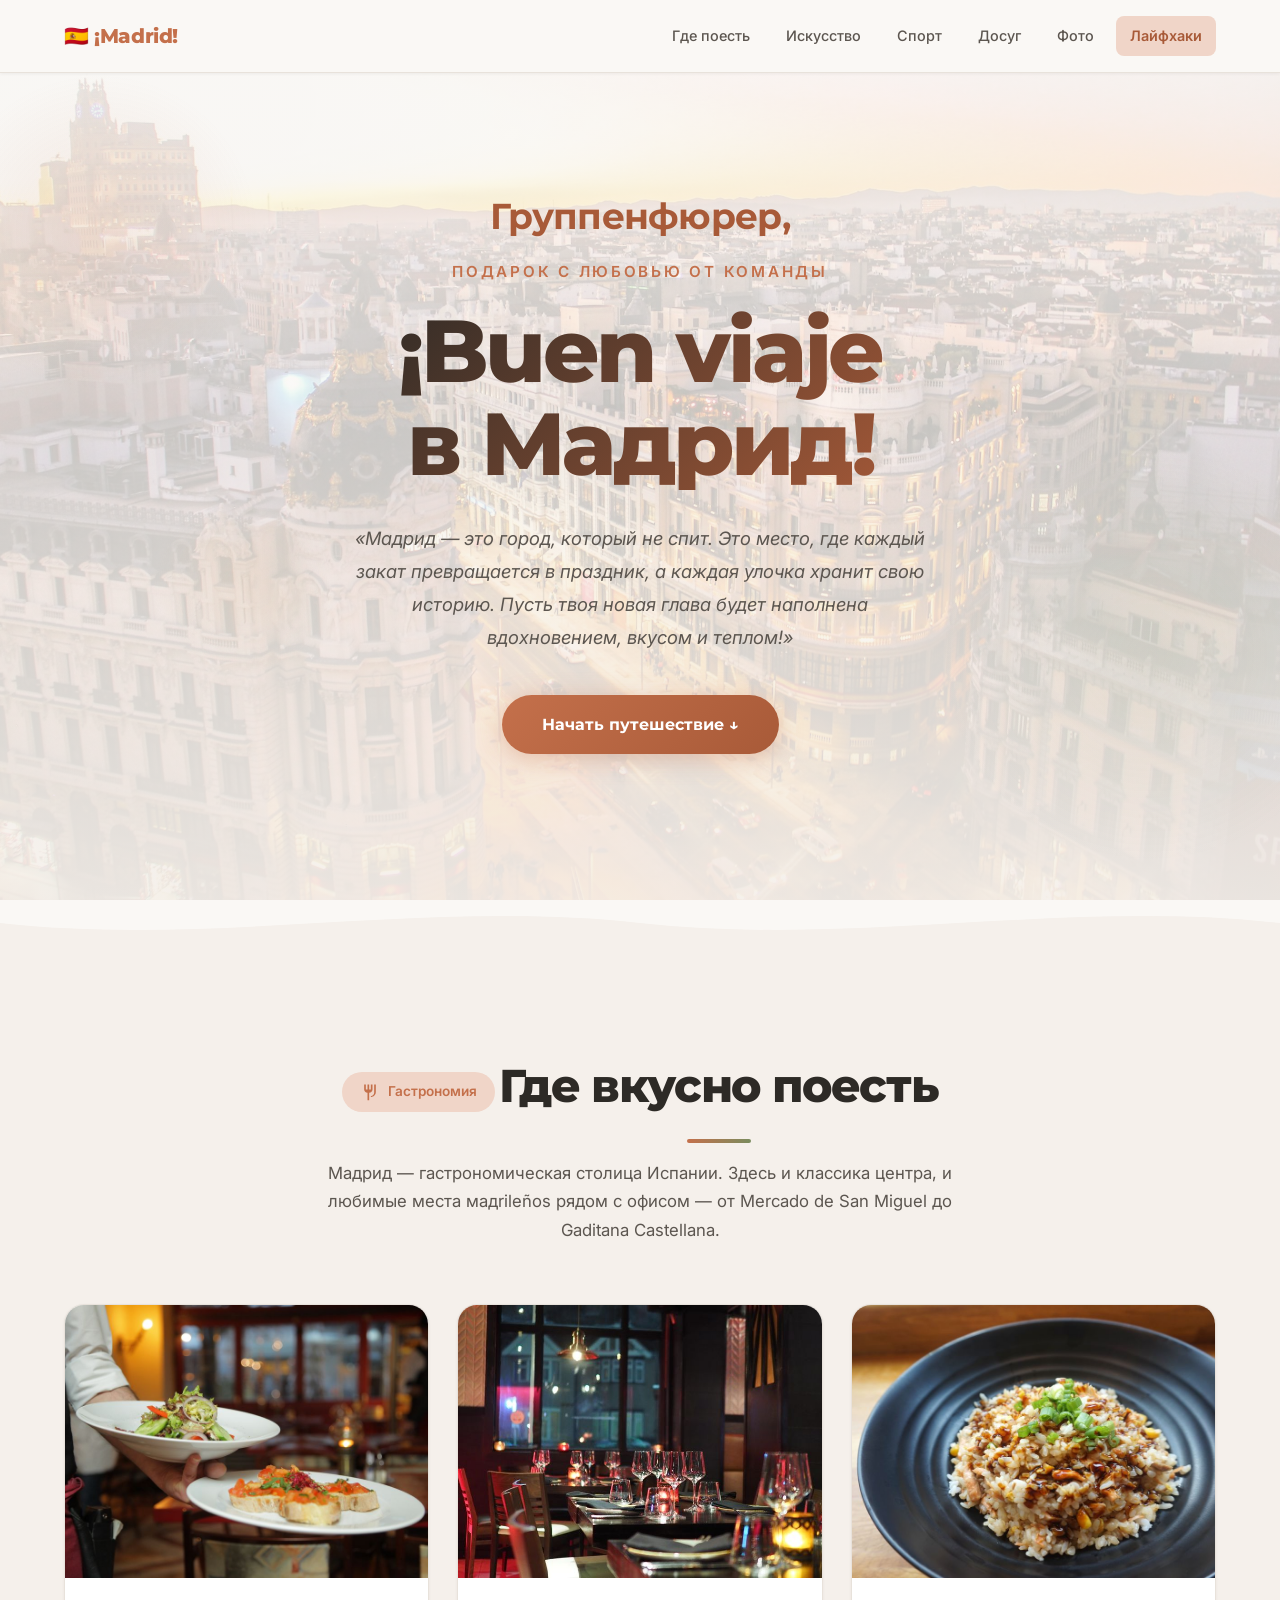
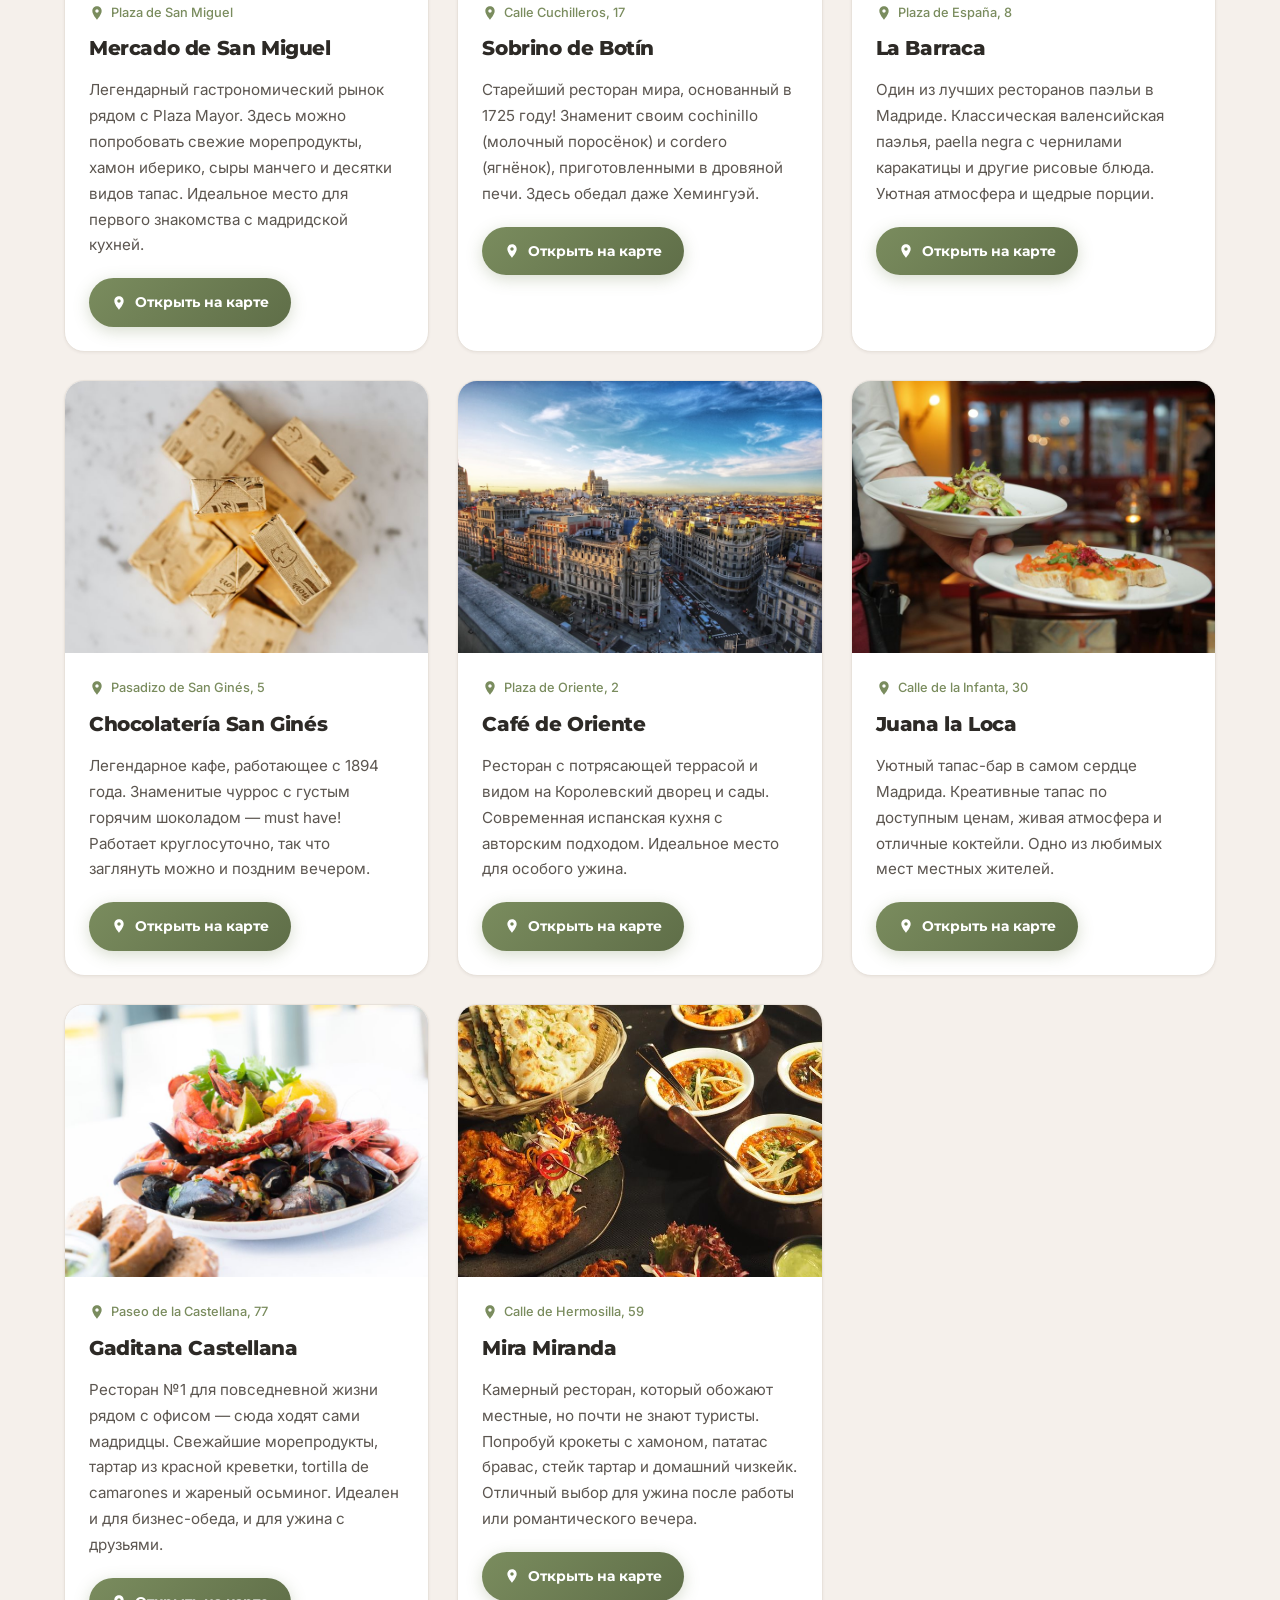
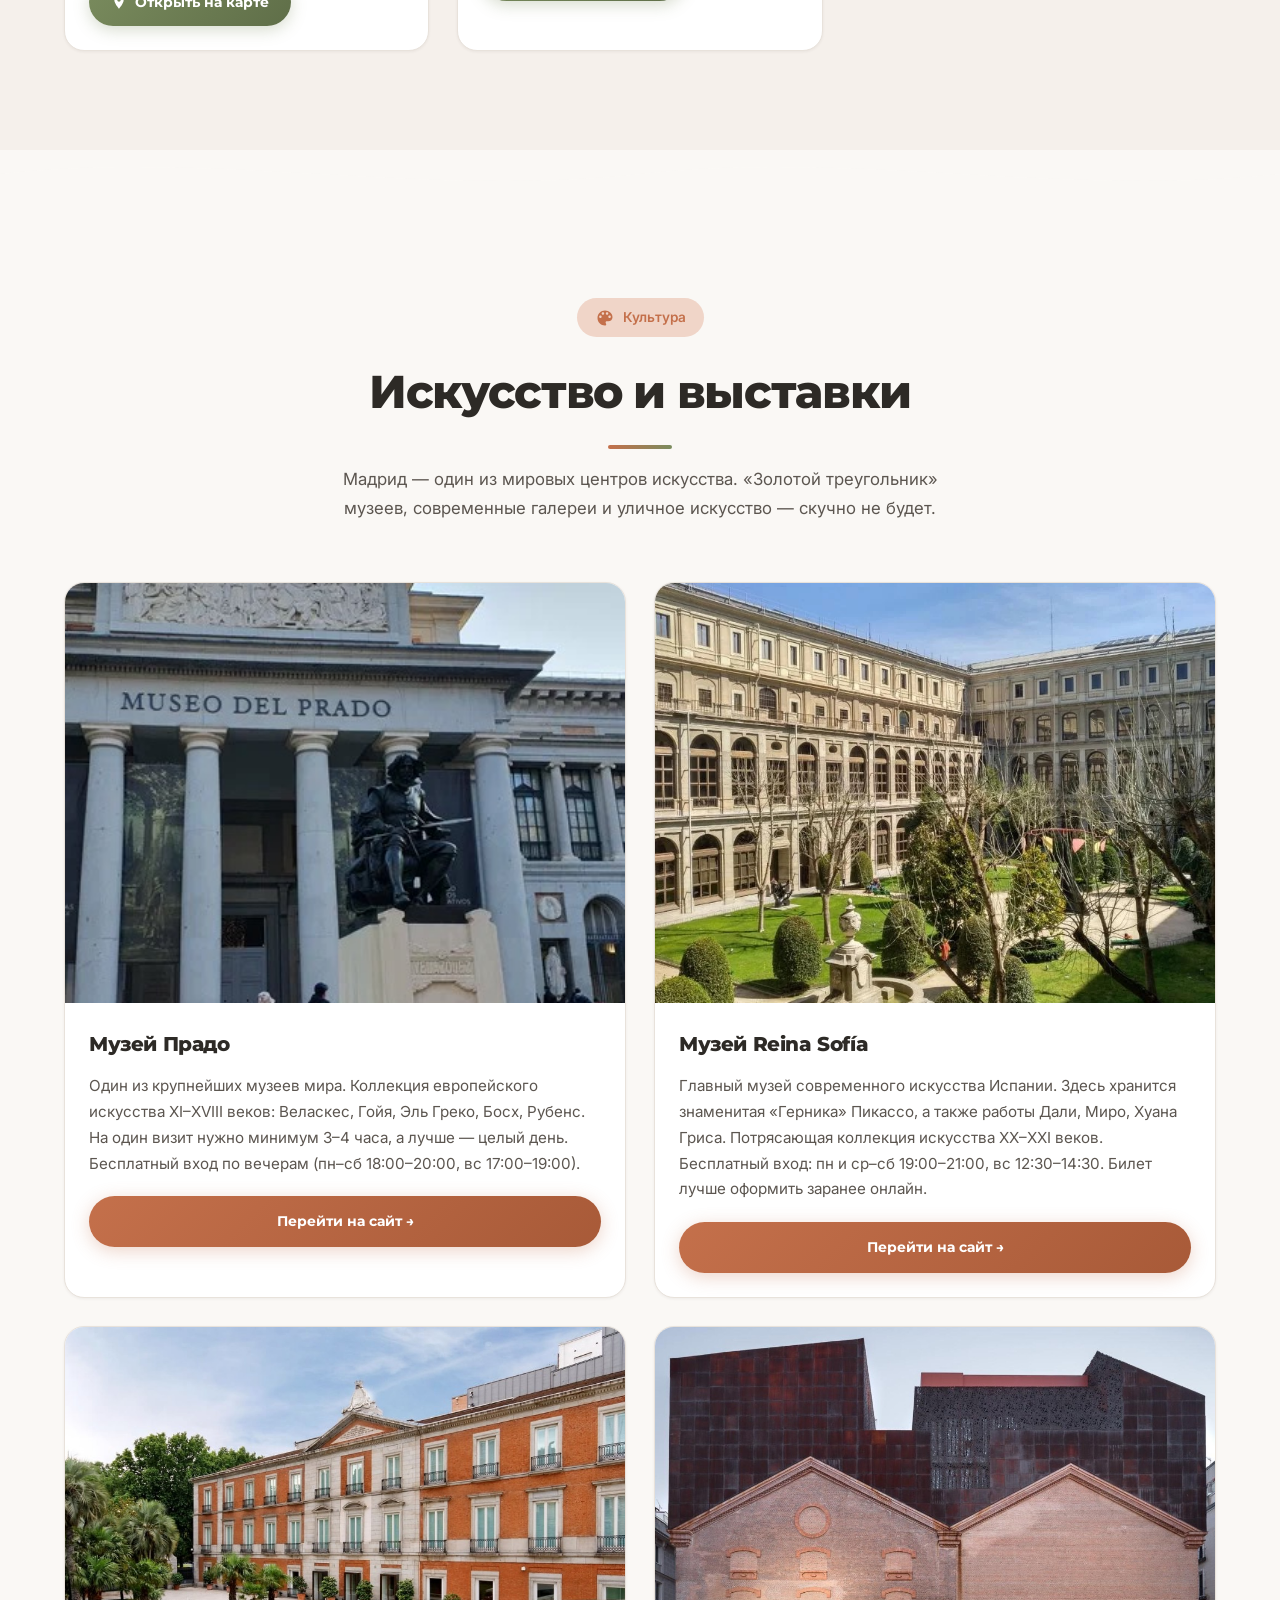
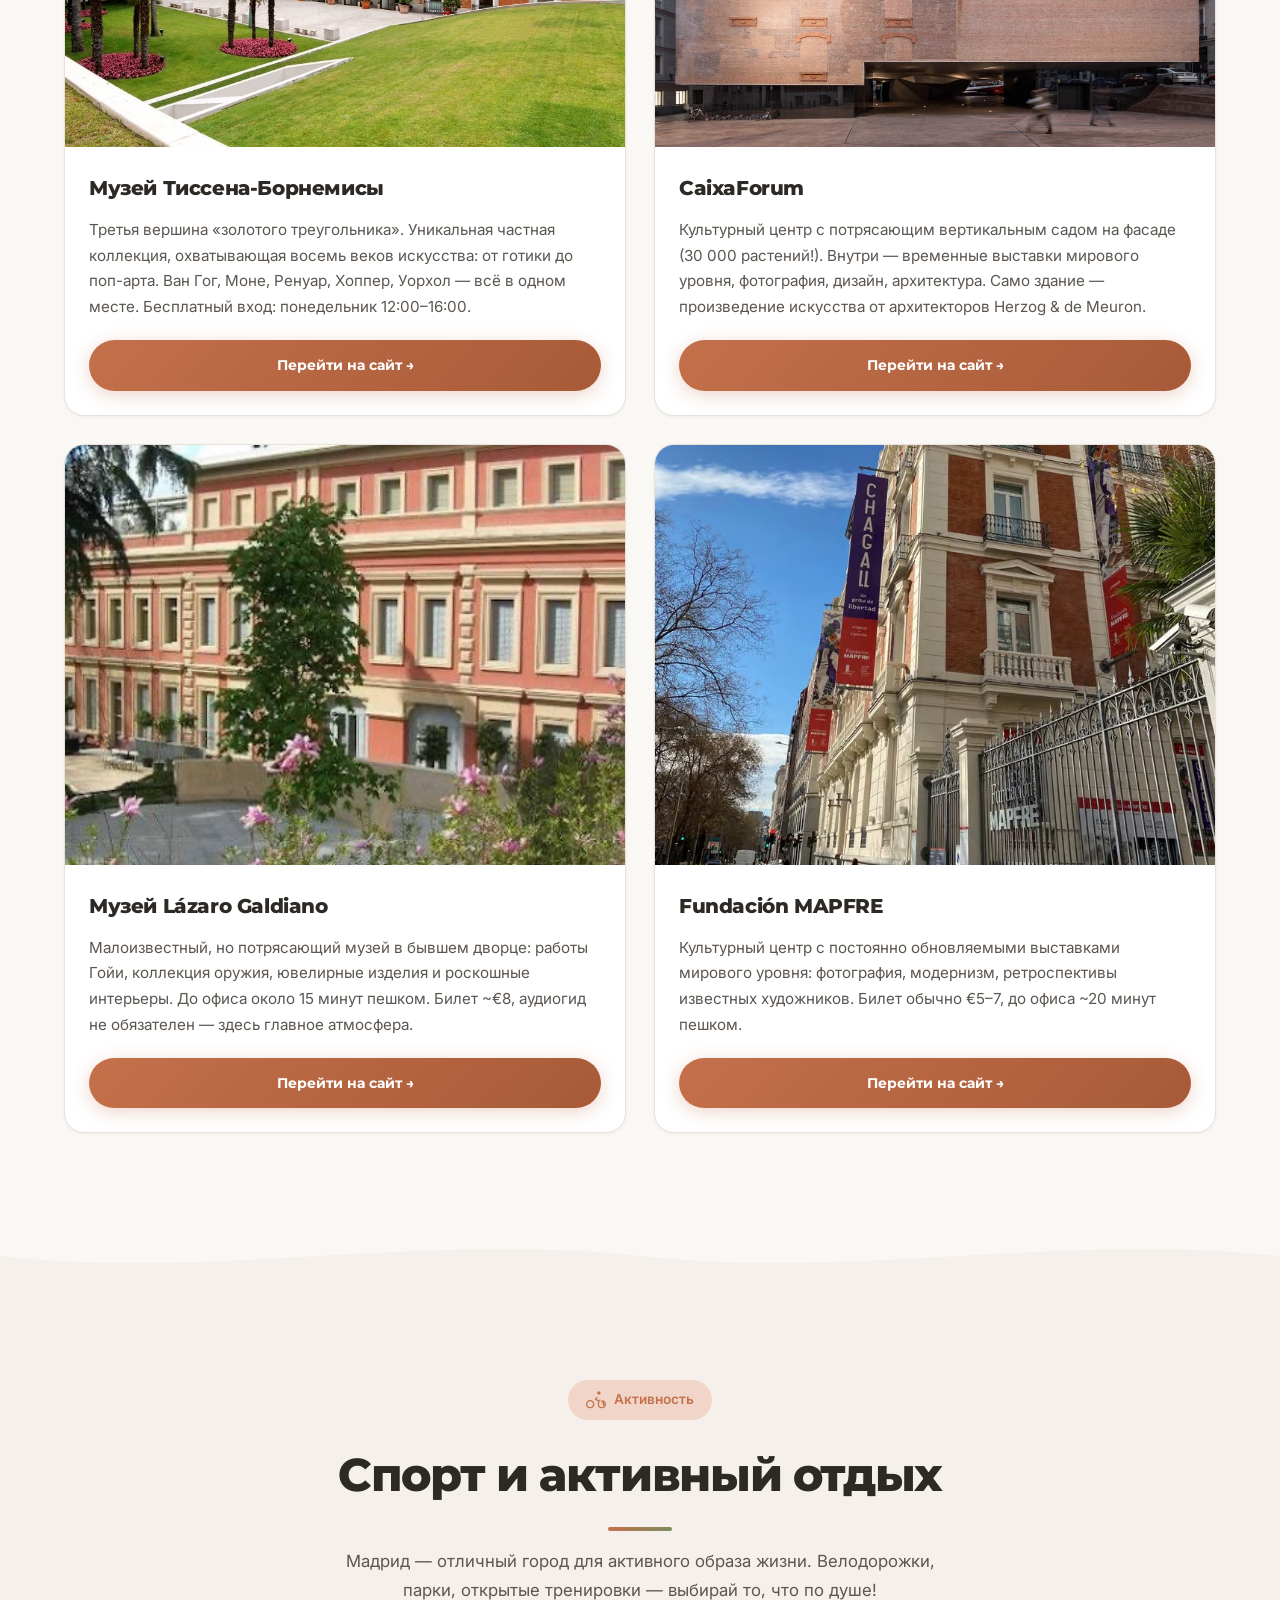
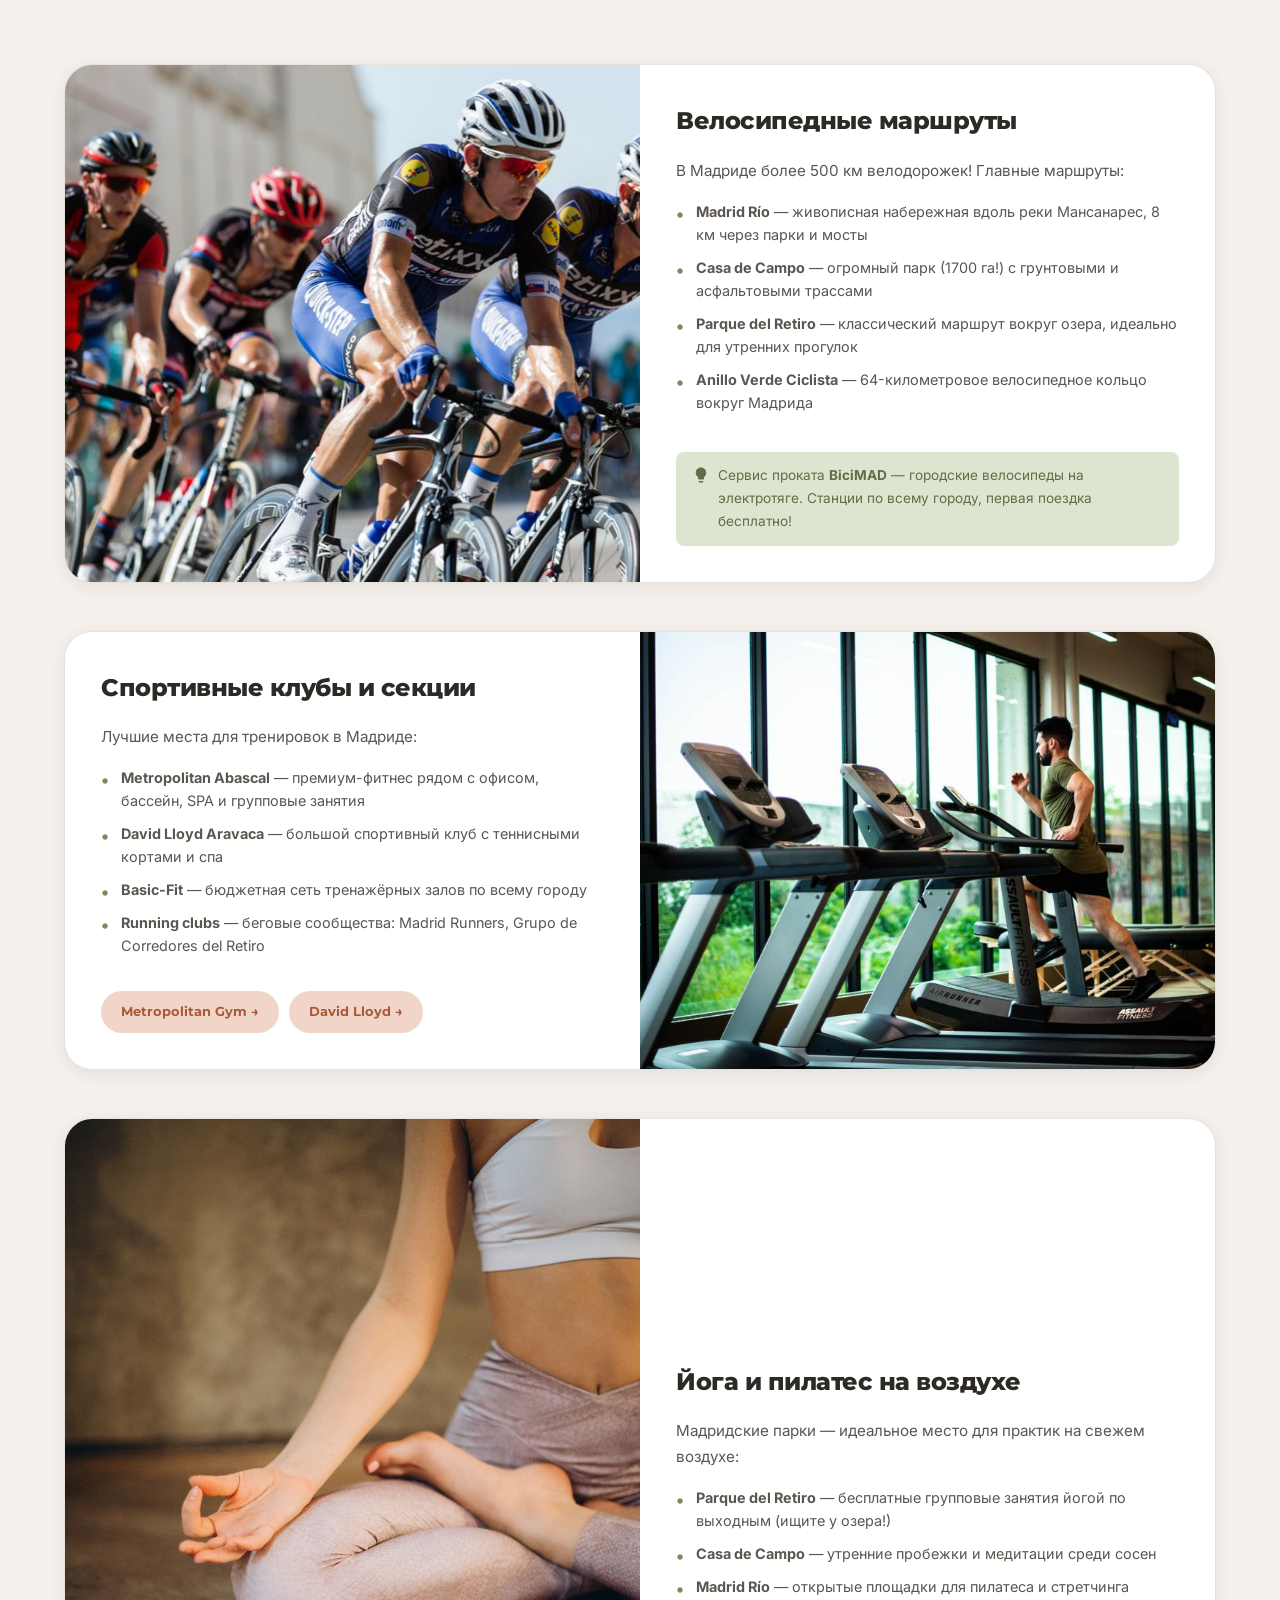
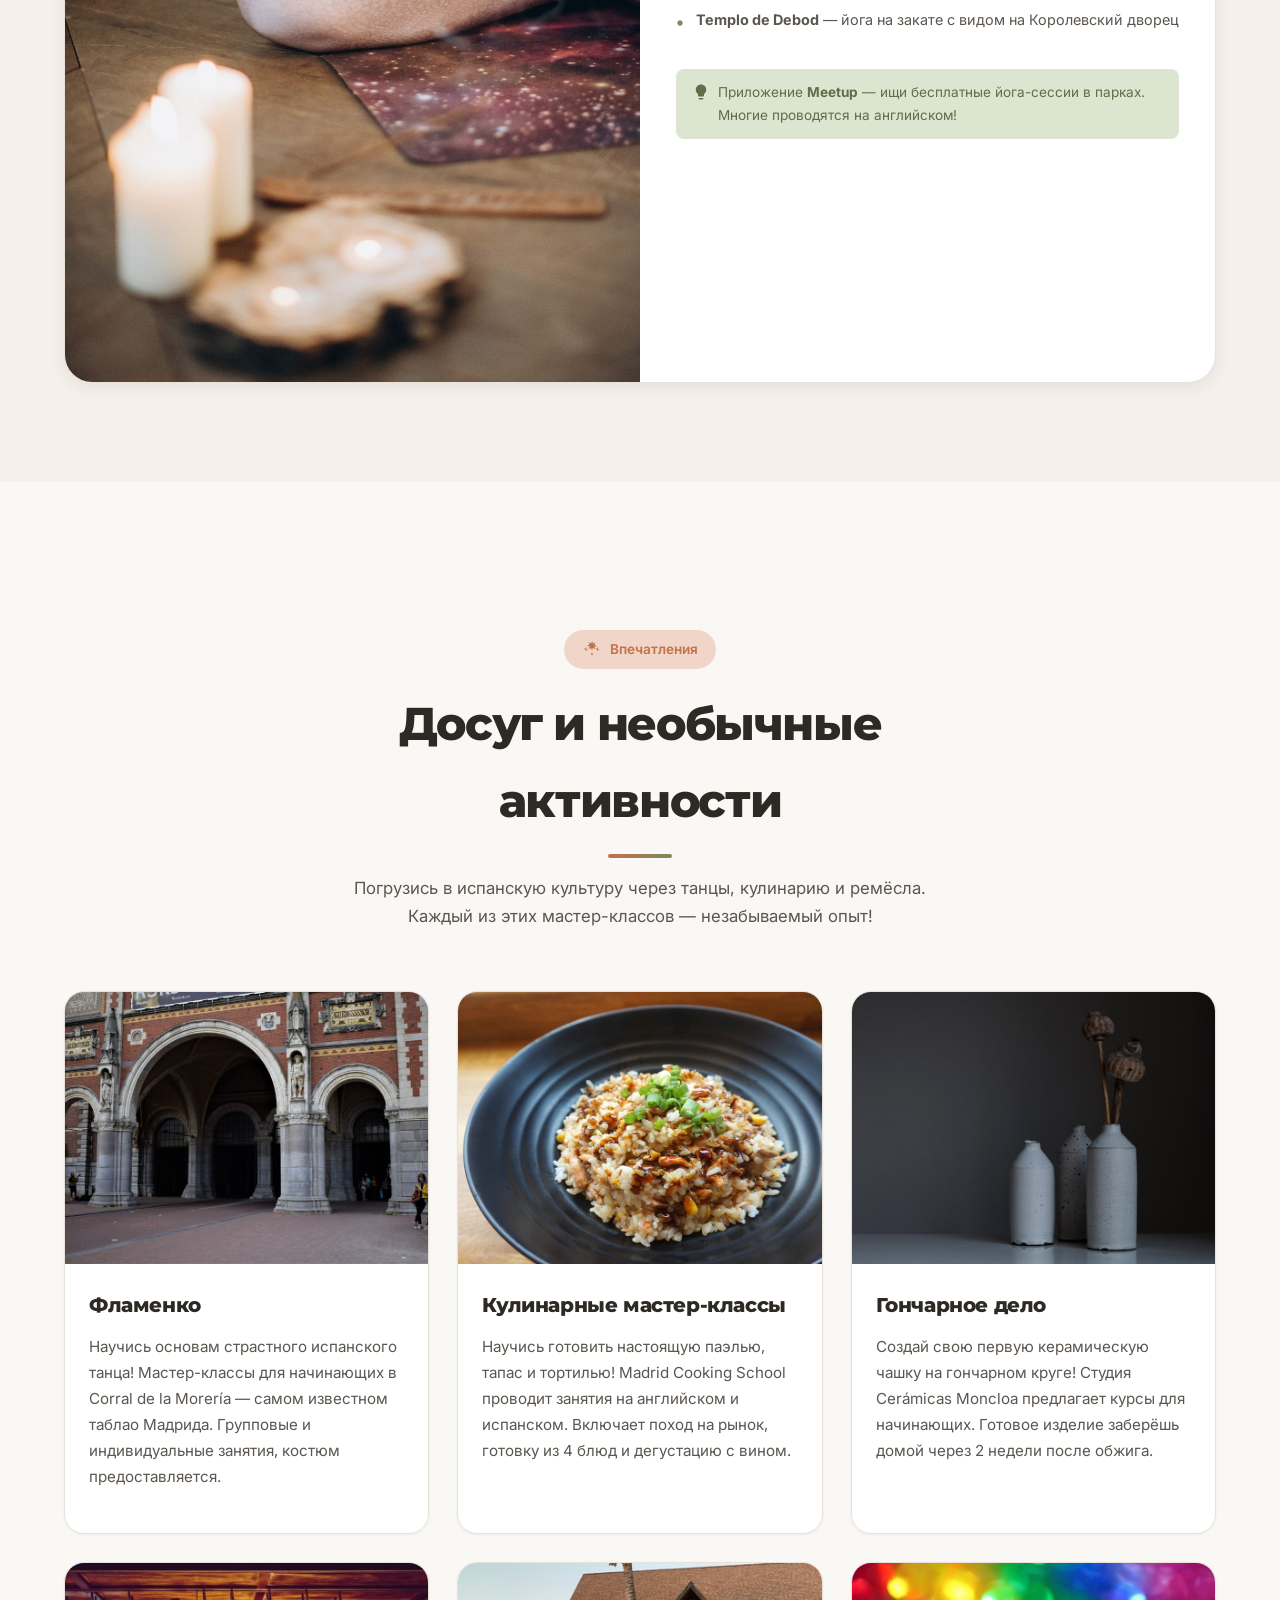
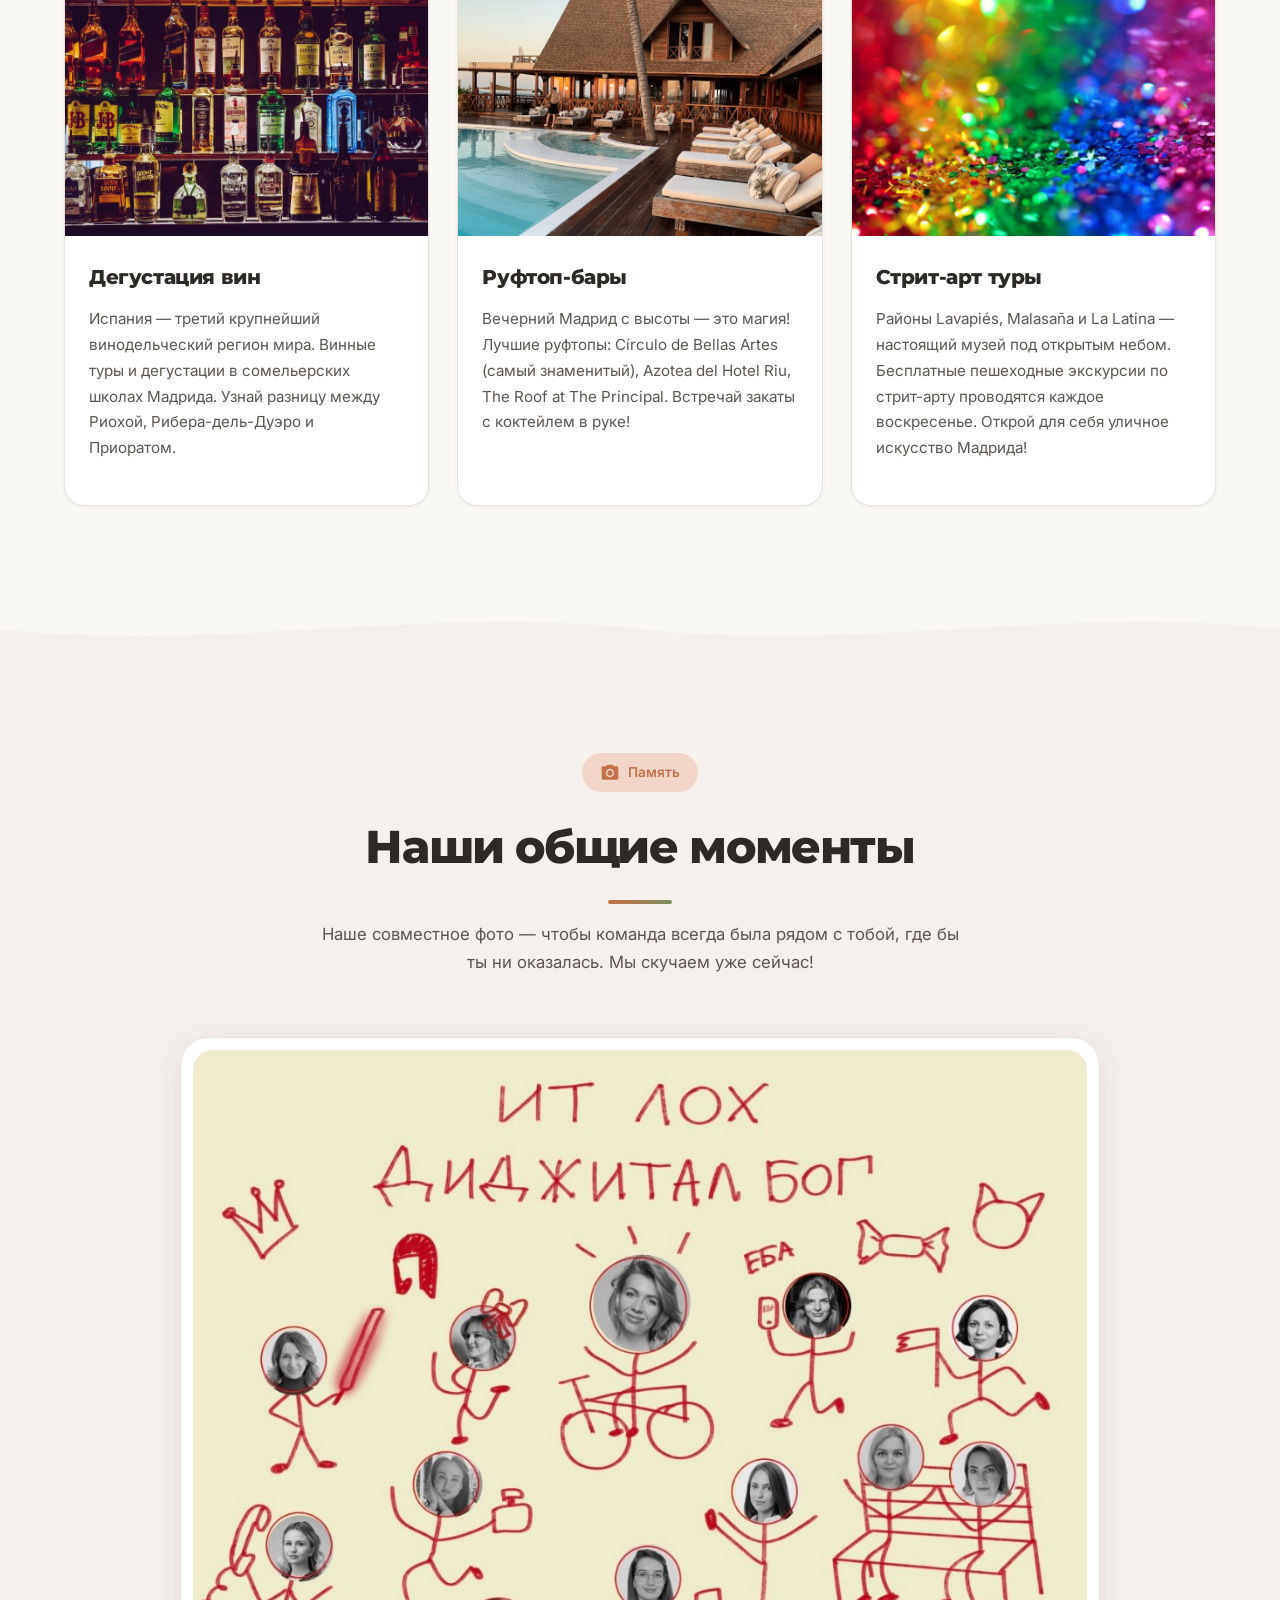
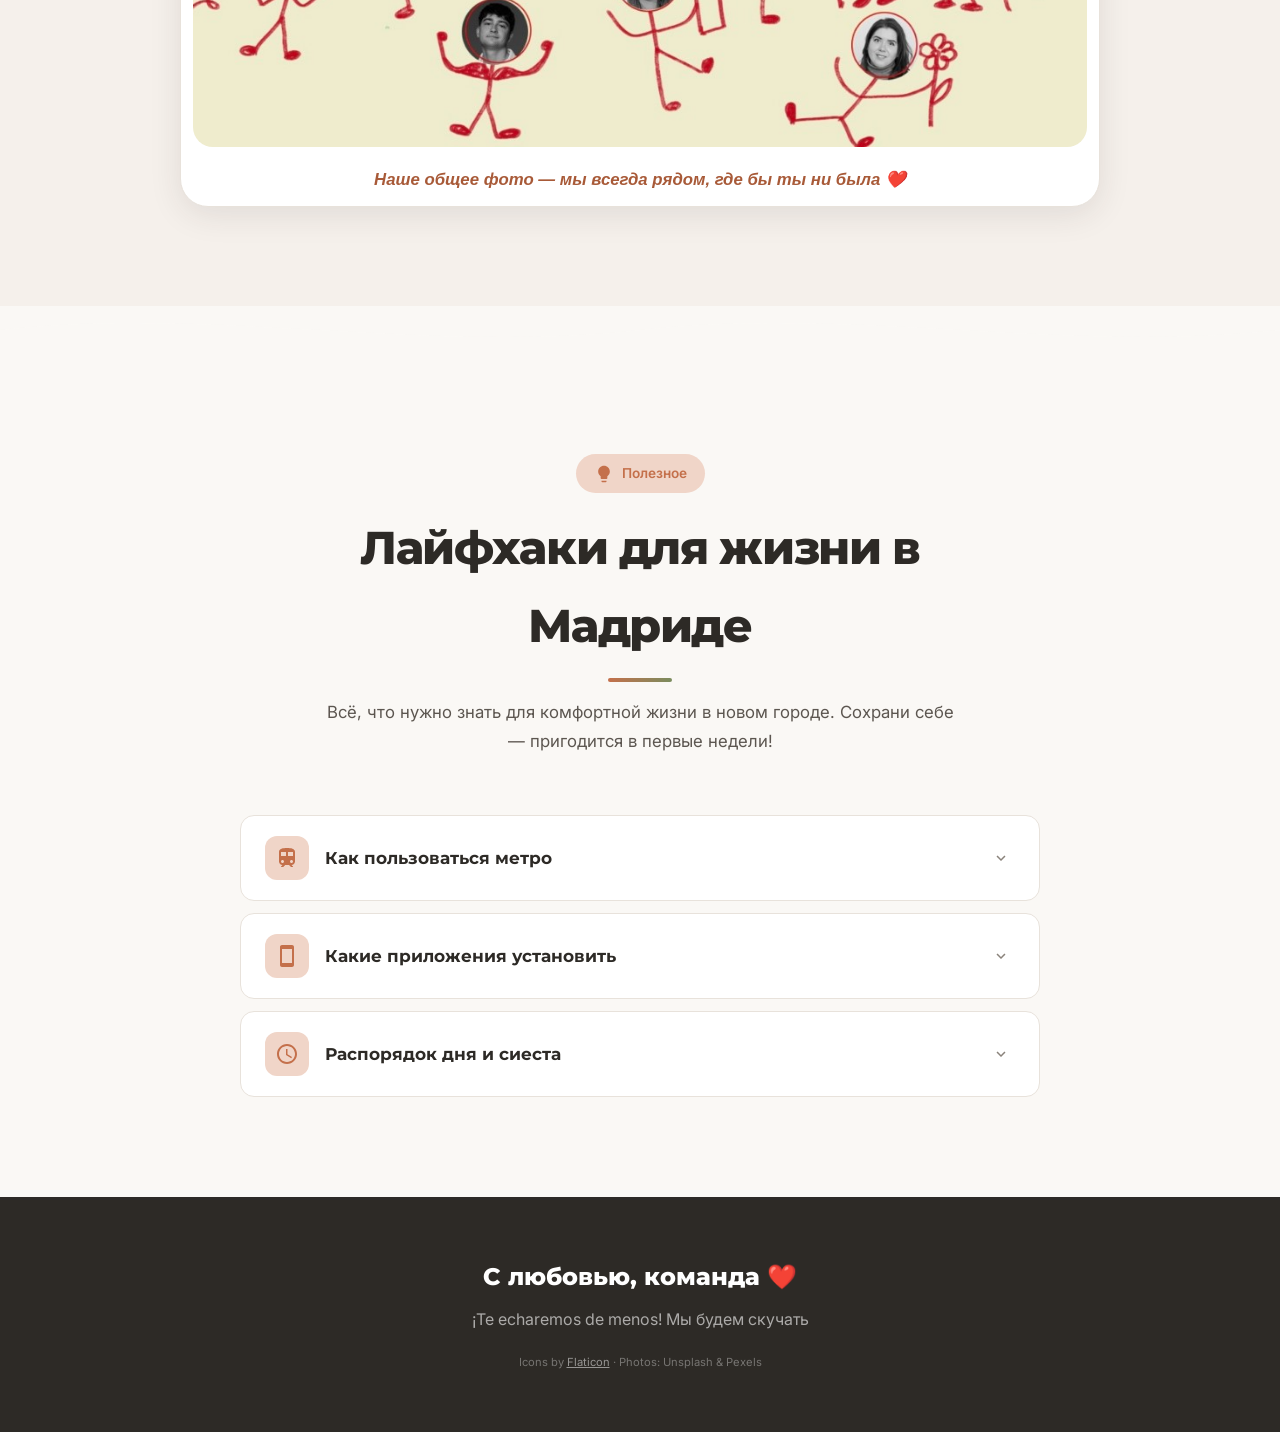
==== commit ea28b79c: "Убрать кнопки досуга, обновить фото музеев, исправить бургер-меню" ====
--- a/index.html
+++ b/index.html
@@ -337,7 +337,7 @@
 
           <article class="card card--museum">
             <div class="card__img-wrap">
-              <img src="images/places/museo-prado.jpg" alt="Интерьер Музея Прадо, Мадрид" loading="lazy" width="400" height="300" />
+              <img src="images/places/museo-prado.jpg" alt="Вход в Museo del Prado со статуей Вelasquez, Мадрид" loading="lazy" width="400" height="300" />
             </div>
             <div class="card__body">
               <h3 class="card__title">Музей Прадо</h3>
@@ -422,7 +422,7 @@
 
           <article class="card card--museum">
             <div class="card__img-wrap">
-              <img src="images/places/fundacion-mapfre.jpg" alt="Fundación MAPFRE" loading="lazy" width="400" height="300" />
+              <img src="images/places/fundacion-mapfre.jpg" alt="Fundación MAPFRE на Paseo de Recoletos, Мадрид" loading="lazy" width="400" height="300" />
             </div>
             <div class="card__body">
               <h3 class="card__title">Fundación MAPFRE</h3>
@@ -568,7 +568,6 @@
                 в Corral de la Morería — самом известном таблао Мадрида.
                 Групповые и индивидуальные занятия, костюм предоставляется.
               </p>
-              <a href="https://www.corraldelamoreria.com/" target="_blank" rel="noopener noreferrer" class="btn btn--primary">Записаться →</a>
             </div>
           </article>
 
@@ -583,7 +582,6 @@
                 Madrid Cooking School проводит занятия на английском и испанском.
                 Включает поход на рынок, готовку из 4 блюд и дегустацию с вином.
               </p>
-              <a href="https://www.madridcookingschool.com/" target="_blank" rel="noopener noreferrer" class="btn btn--primary">Записаться →</a>
             </div>
           </article>
 
@@ -598,7 +596,6 @@
                 Студия Cerámicas Moncloa предлагает курсы для начинающих.
                 Готовое изделие заберёшь домой через 2 недели после обжига.
               </p>
-              <a href="https://www.thepotterymadrid.com/" target="_blank" rel="noopener noreferrer" class="btn btn--primary">Записаться →</a>
             </div>
           </article>
 
@@ -613,7 +610,6 @@
                 Винные туры и дегустации в сомельерских школах Мадрида.
                 Узнай разницу между Риохой, Рибера-дель-Дуэро и Приоратом.
               </p>
-              <a href="https://www.vinologiacom.com/" target="_blank" rel="noopener noreferrer" class="btn btn--primary">Записаться →</a>
             </div>
           </article>
 
@@ -628,7 +624,6 @@
                 Círculo de Bellas Artes (самый знаменитый), Azotea del Hotel Riu,
                 The Roof at The Principal. Встречай закаты с коктейлем в руке!
               </p>
-              <a href="https://www.circulobellasartes.com/en/rooftop/" target="_blank" rel="noopener noreferrer" class="btn btn--primary">Подробнее →</a>
             </div>
           </article>
 
@@ -643,7 +638,6 @@
                 Бесплатные пешеходные экскурсии по стрит-арту проводятся каждое воскресенье.
                 Открой для себя уличное искусство Мадрида!
               </p>
-              <a href="https://www.madridstreetartproject.com/" target="_blank" rel="noopener noreferrer" class="btn btn--primary">Записаться →</a>
             </div>
           </article>
 
--- a/style.css
+++ b/style.css
@@ -240,23 +240,22 @@
   justify-content: center;
   align-items: center;
   gap: 5px;
-  width: 44px;
-  height: 44px;
-  background: var(--color-surface);
-  border: 1px solid var(--color-border);
+  width: 46px;
+  height: 46px;
+  background: var(--color-terracotta);
+  border: none;
   border-radius: var(--radius-sm);
   cursor: pointer;
   padding: 10px;
   flex-shrink: 0;
-  z-index: 1101;
-  margin-left: auto;
+  box-shadow: 0 2px 12px rgba(196, 112, 75, 0.35);
 }
 
 .burger__line {
   display: block;
   width: 22px;
   height: 2px;
-  background: var(--color-text);
+  background: var(--color-surface);
   border-radius: 2px;
   transition: transform 0.3s ease, opacity 0.3s ease;
 }
@@ -1124,13 +1123,13 @@
   }
 }
 
-@media (max-width: 768px) {
-  :root {
-    --section-padding: 60px;
-  }
-
+@media (max-width: 992px) {
   .burger {
     display: flex;
+    position: fixed;
+    top: 13px;
+    right: 16px;
+    z-index: 1200;
   }
 
   .header__inner .nav {
@@ -1168,10 +1167,12 @@
     z-index: 1100;
     box-shadow: -8px 0 32px rgba(45, 42, 38, 0.15);
     overflow: hidden;
+    pointer-events: none;
   }
 
   .nav--open {
     transform: translateX(0);
+    pointer-events: auto;
   }
 
   .nav__head {
@@ -1208,9 +1209,11 @@
     text-align: left;
     border-radius: var(--radius-md);
   }
-
-  .burger {
-    z-index: 1101;
+}
+
+@media (max-width: 768px) {
+  :root {
+    --section-padding: 60px;
   }
 
   .cards-grid--3,
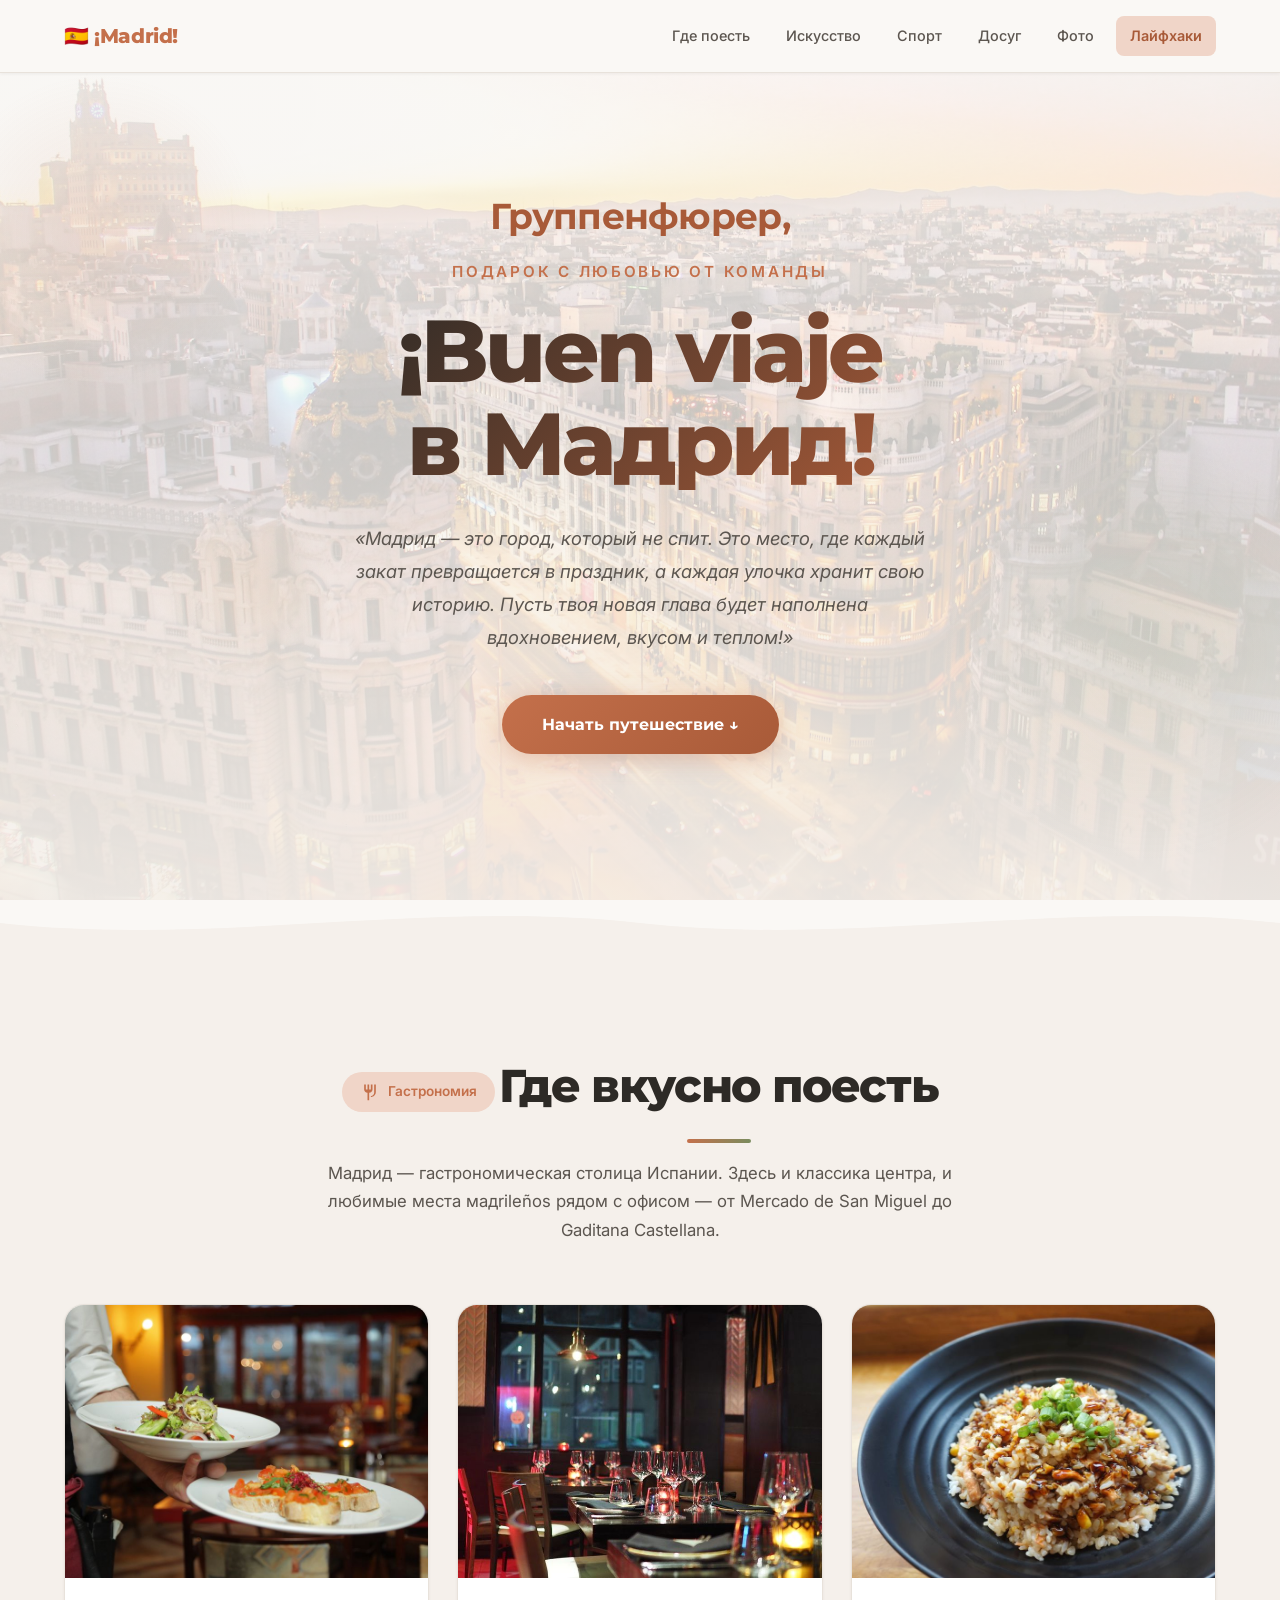
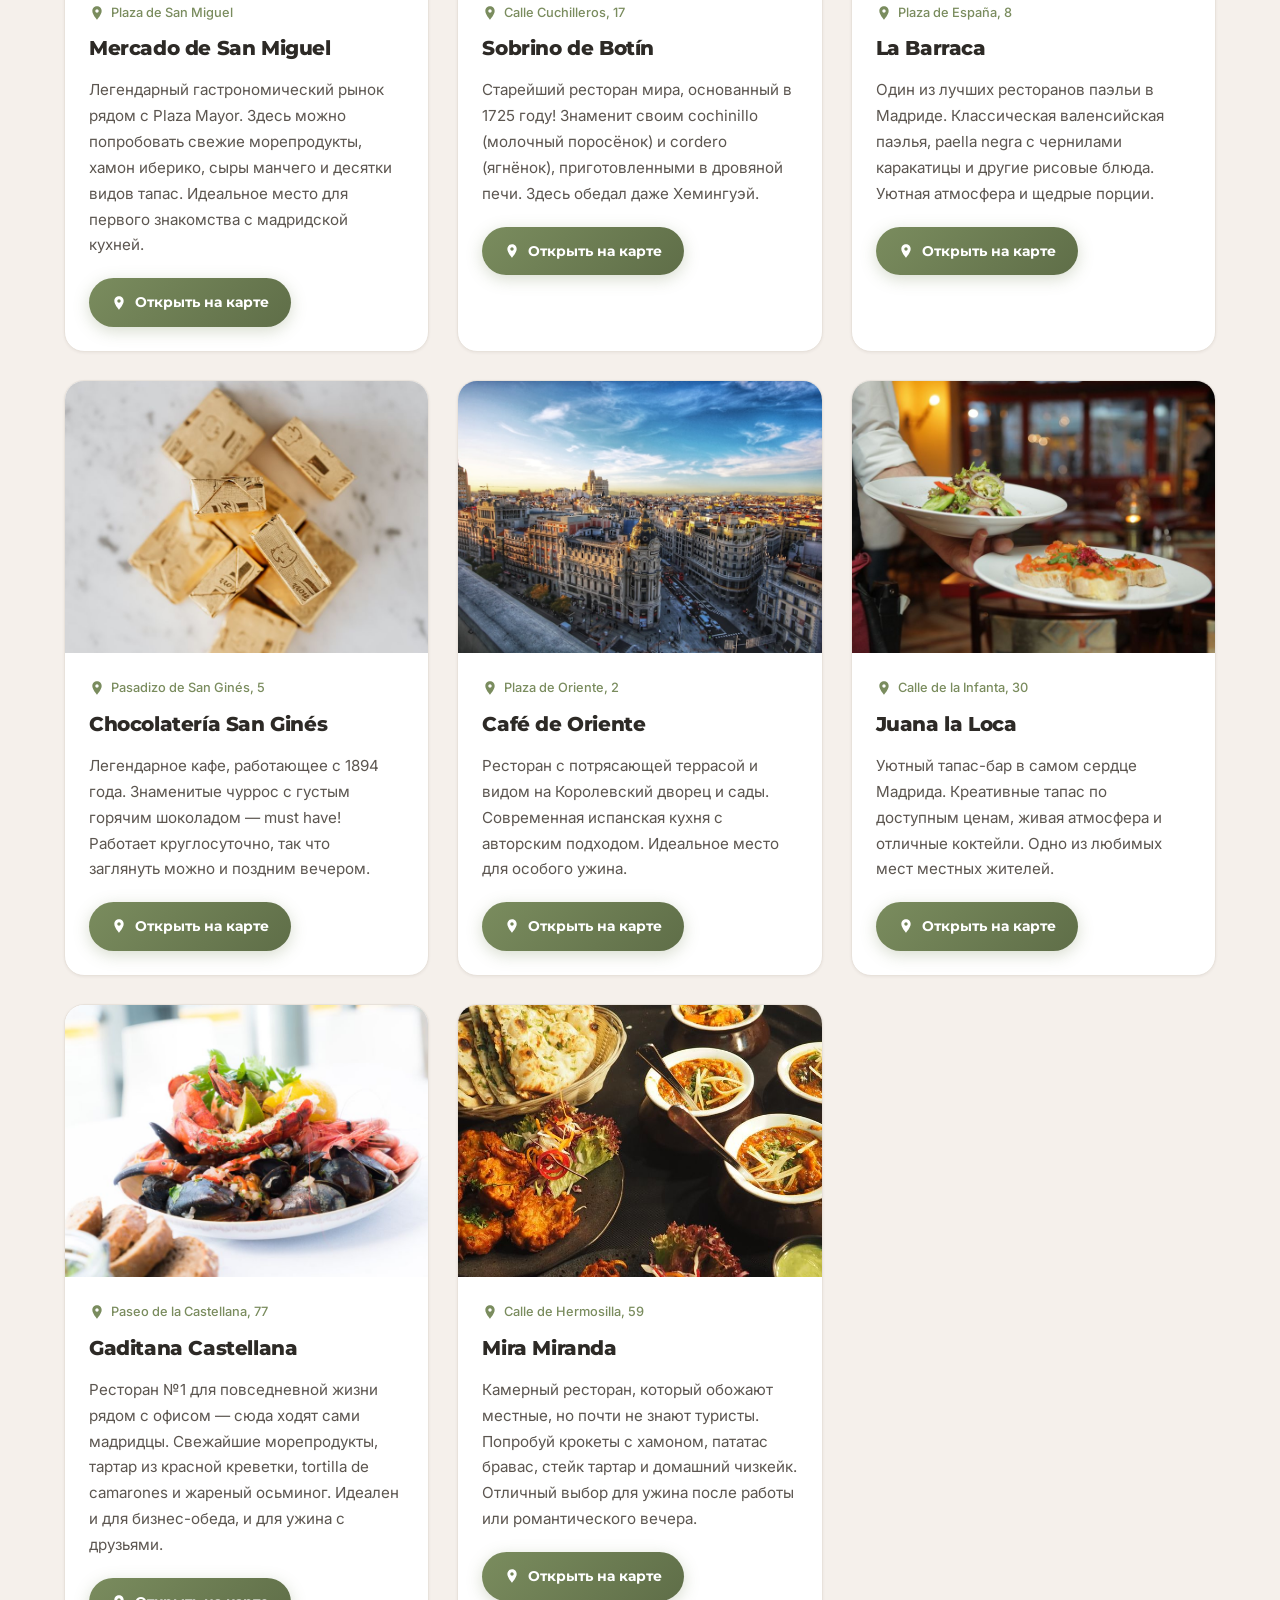
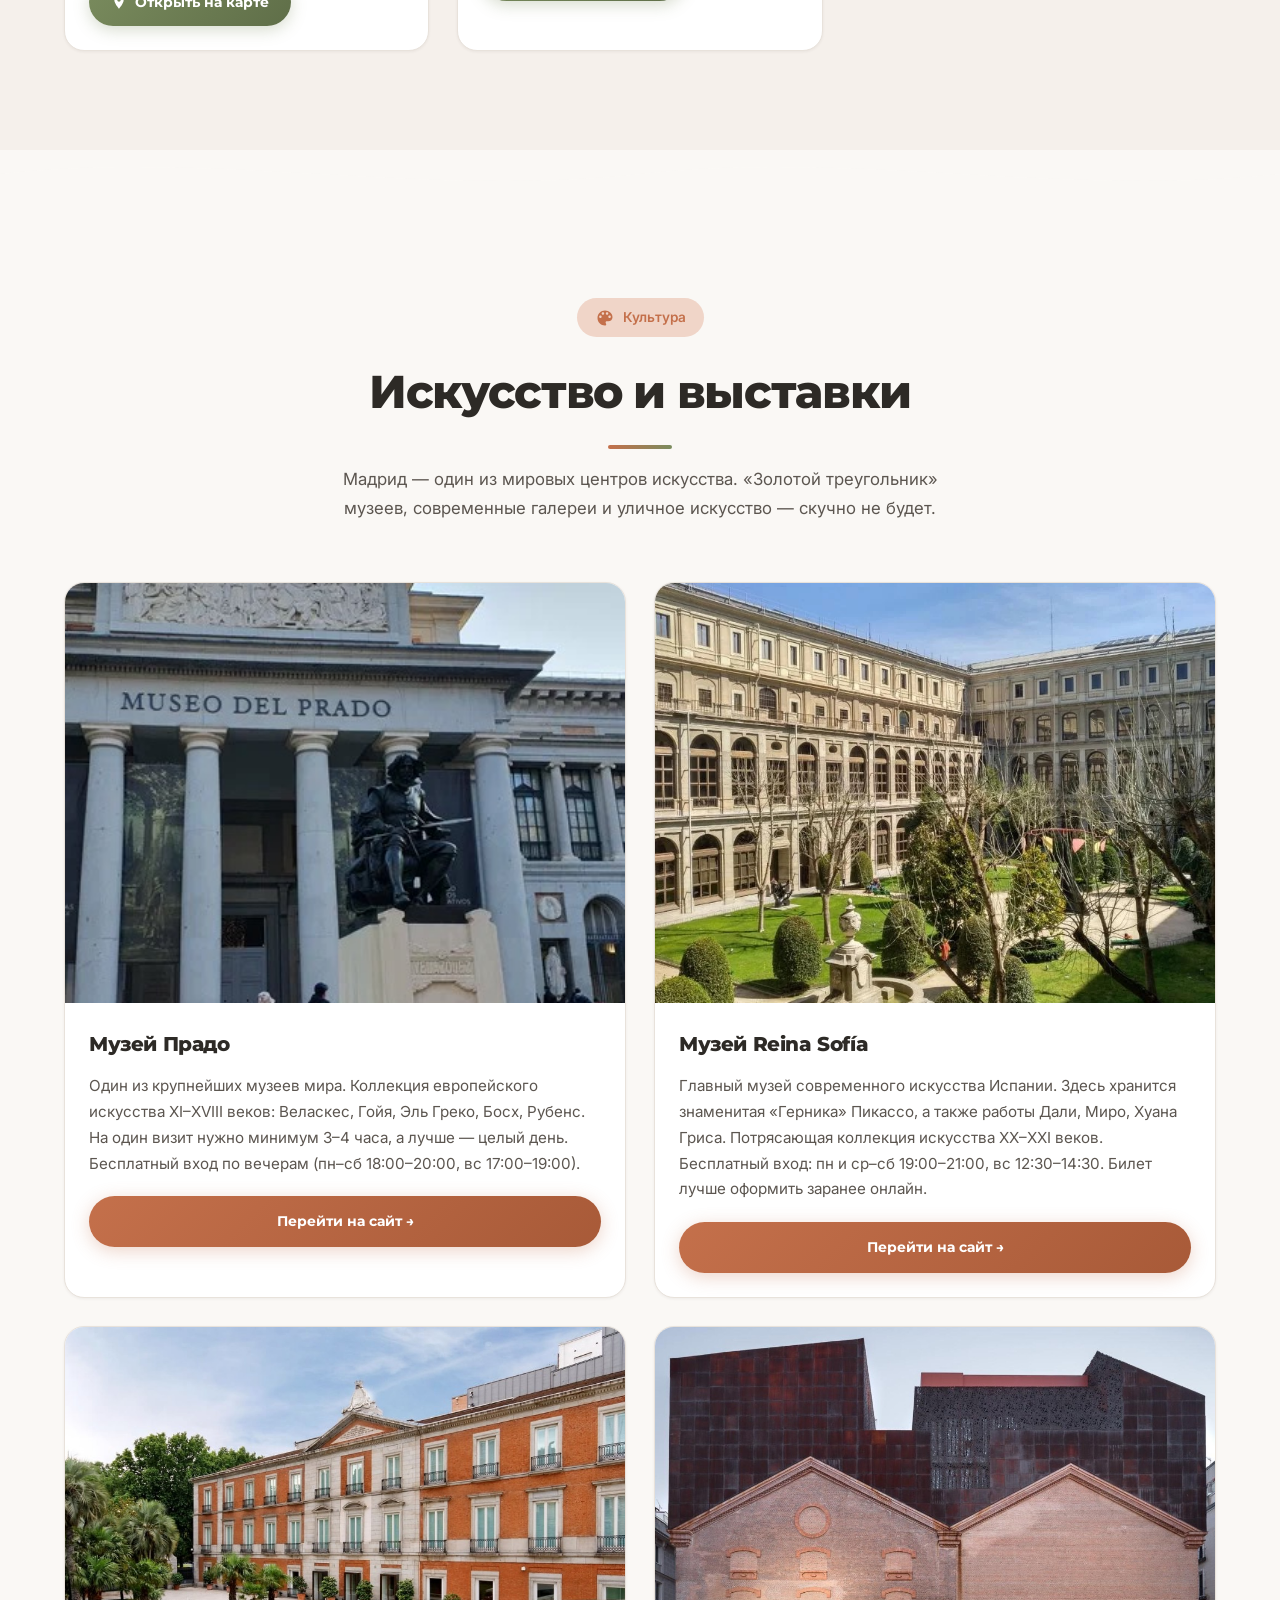
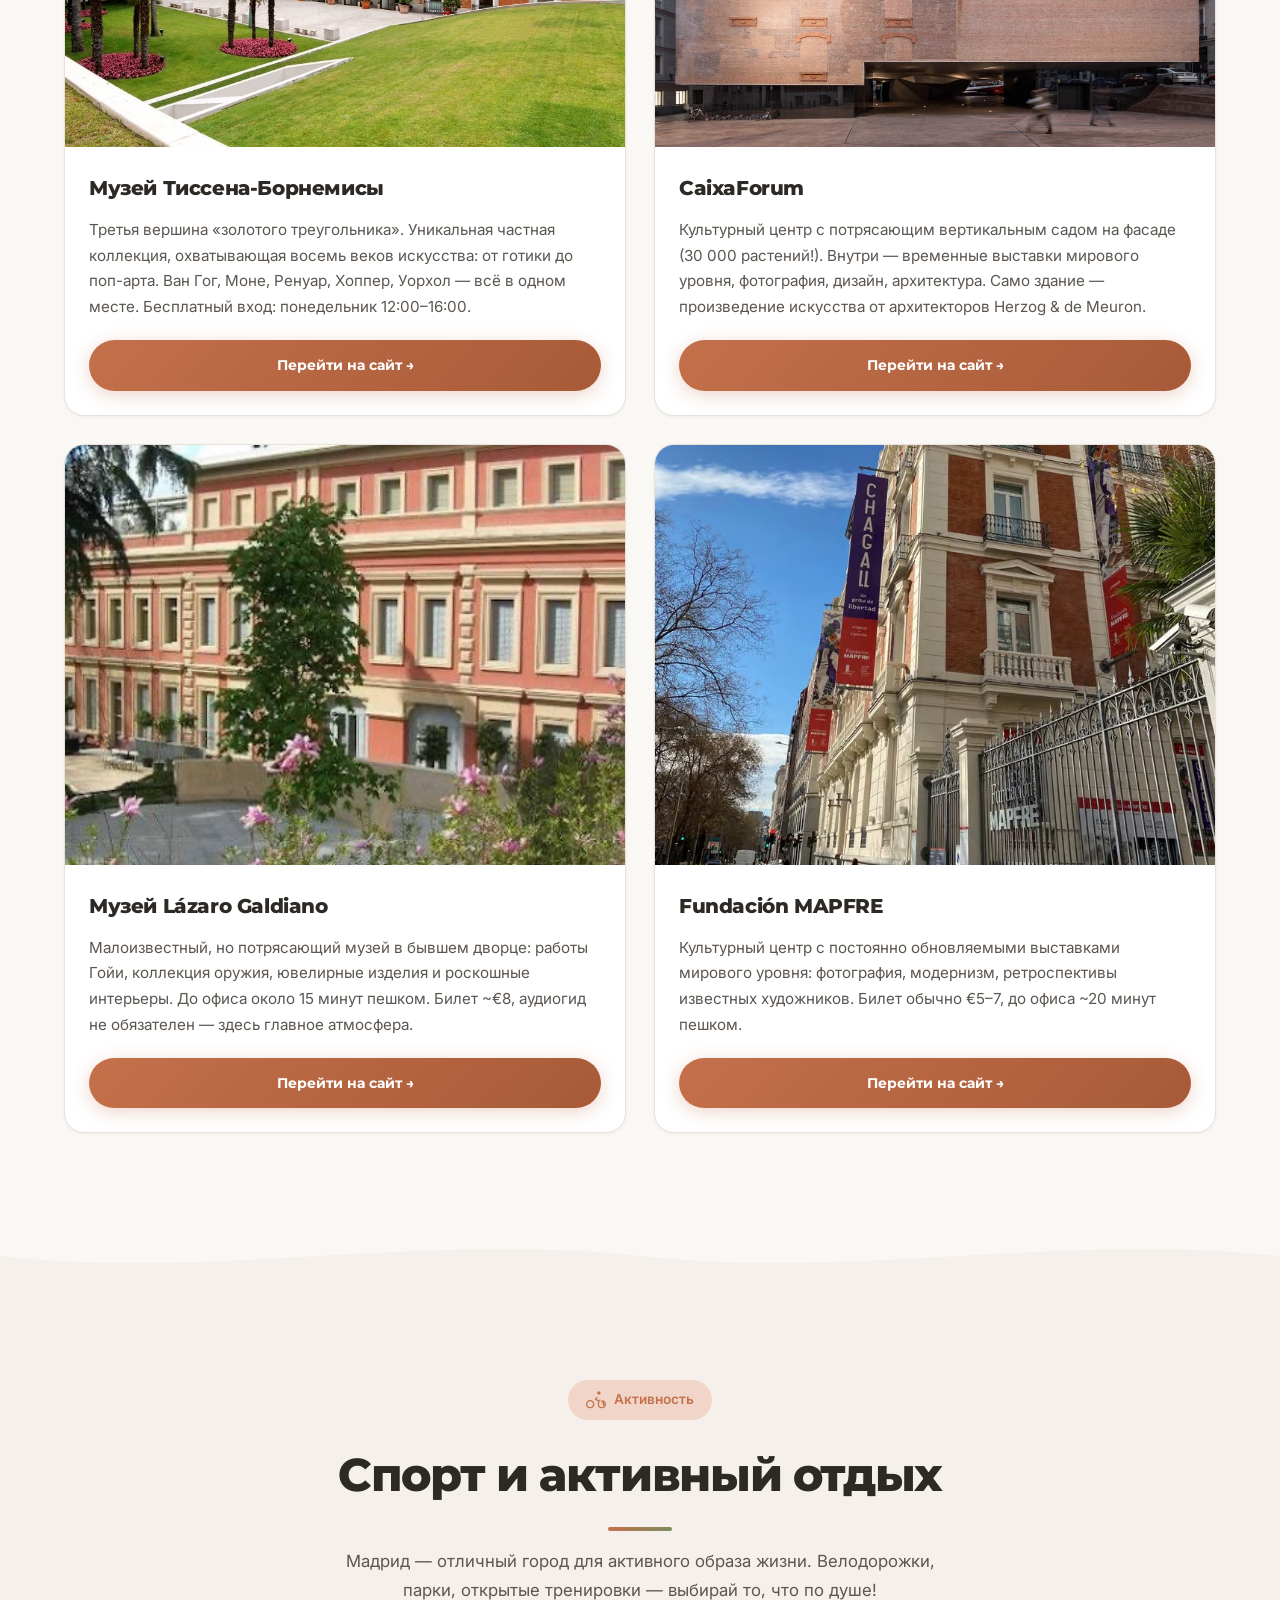
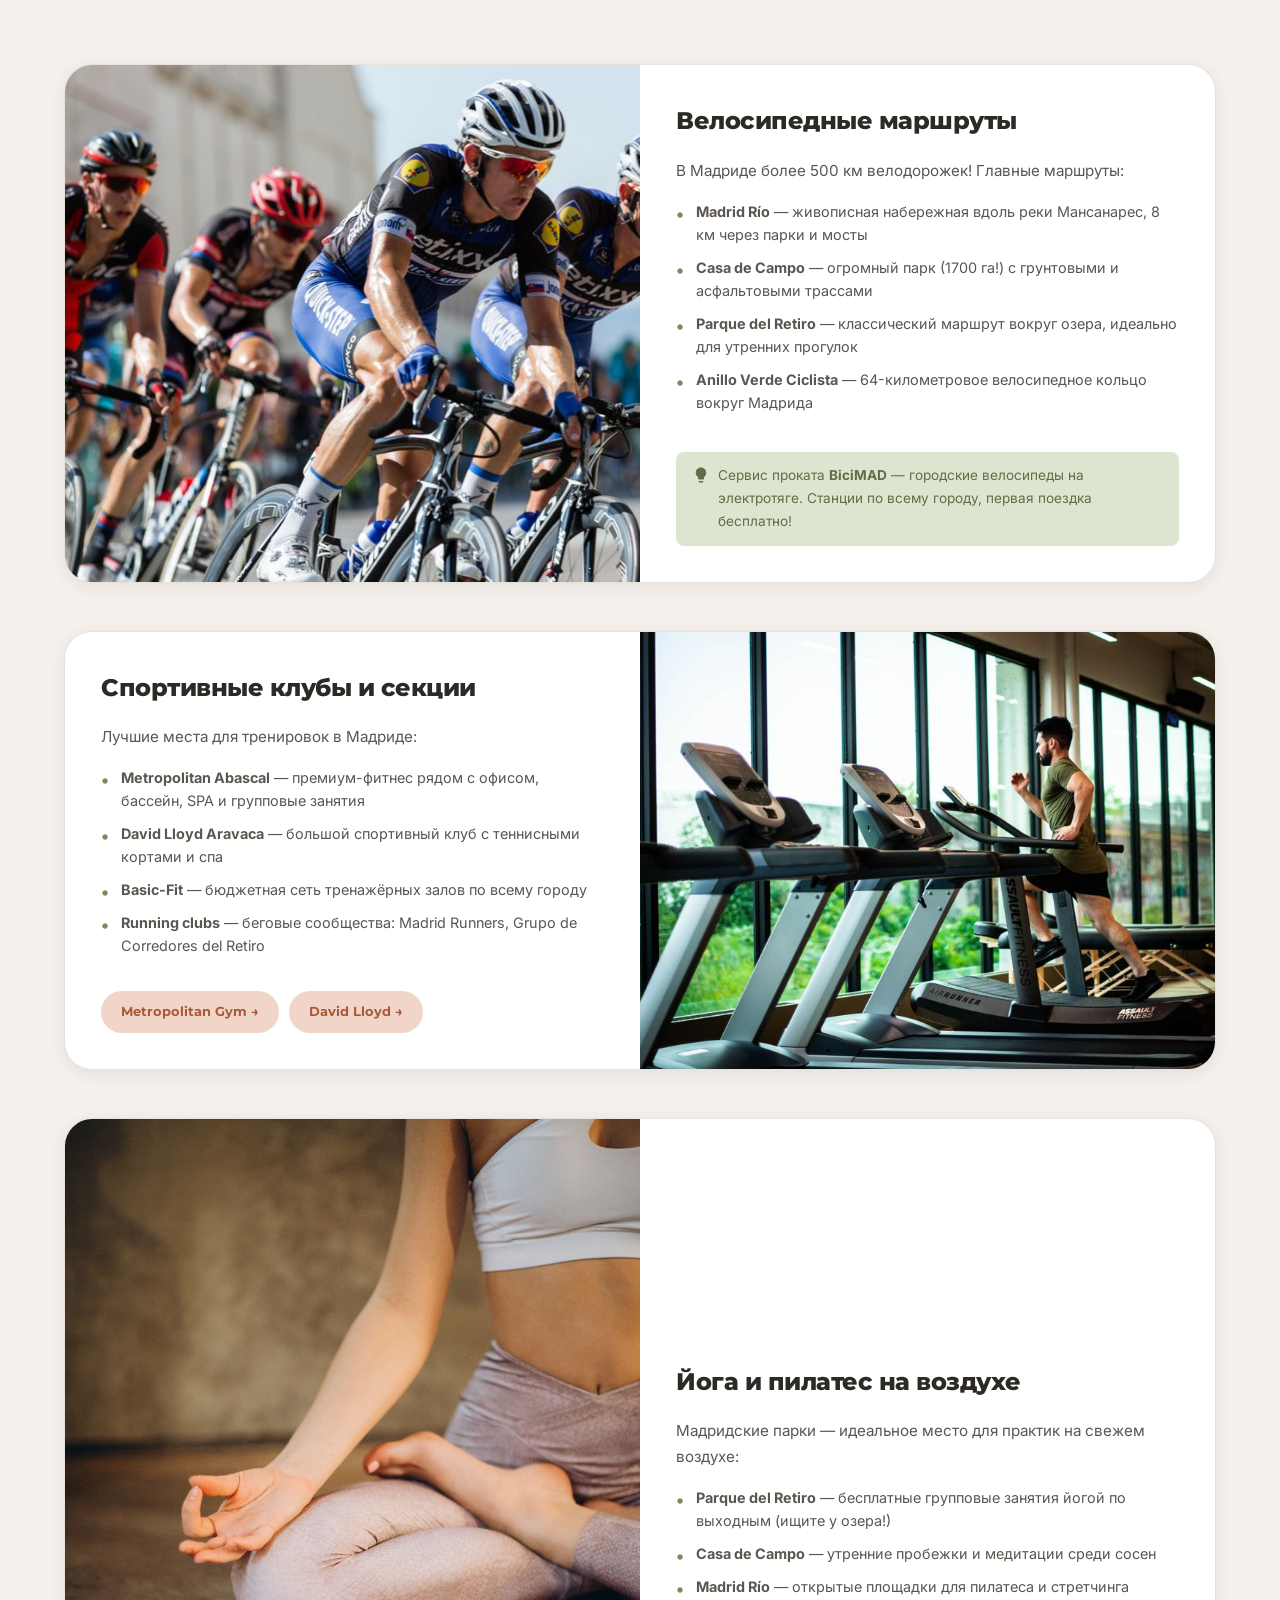
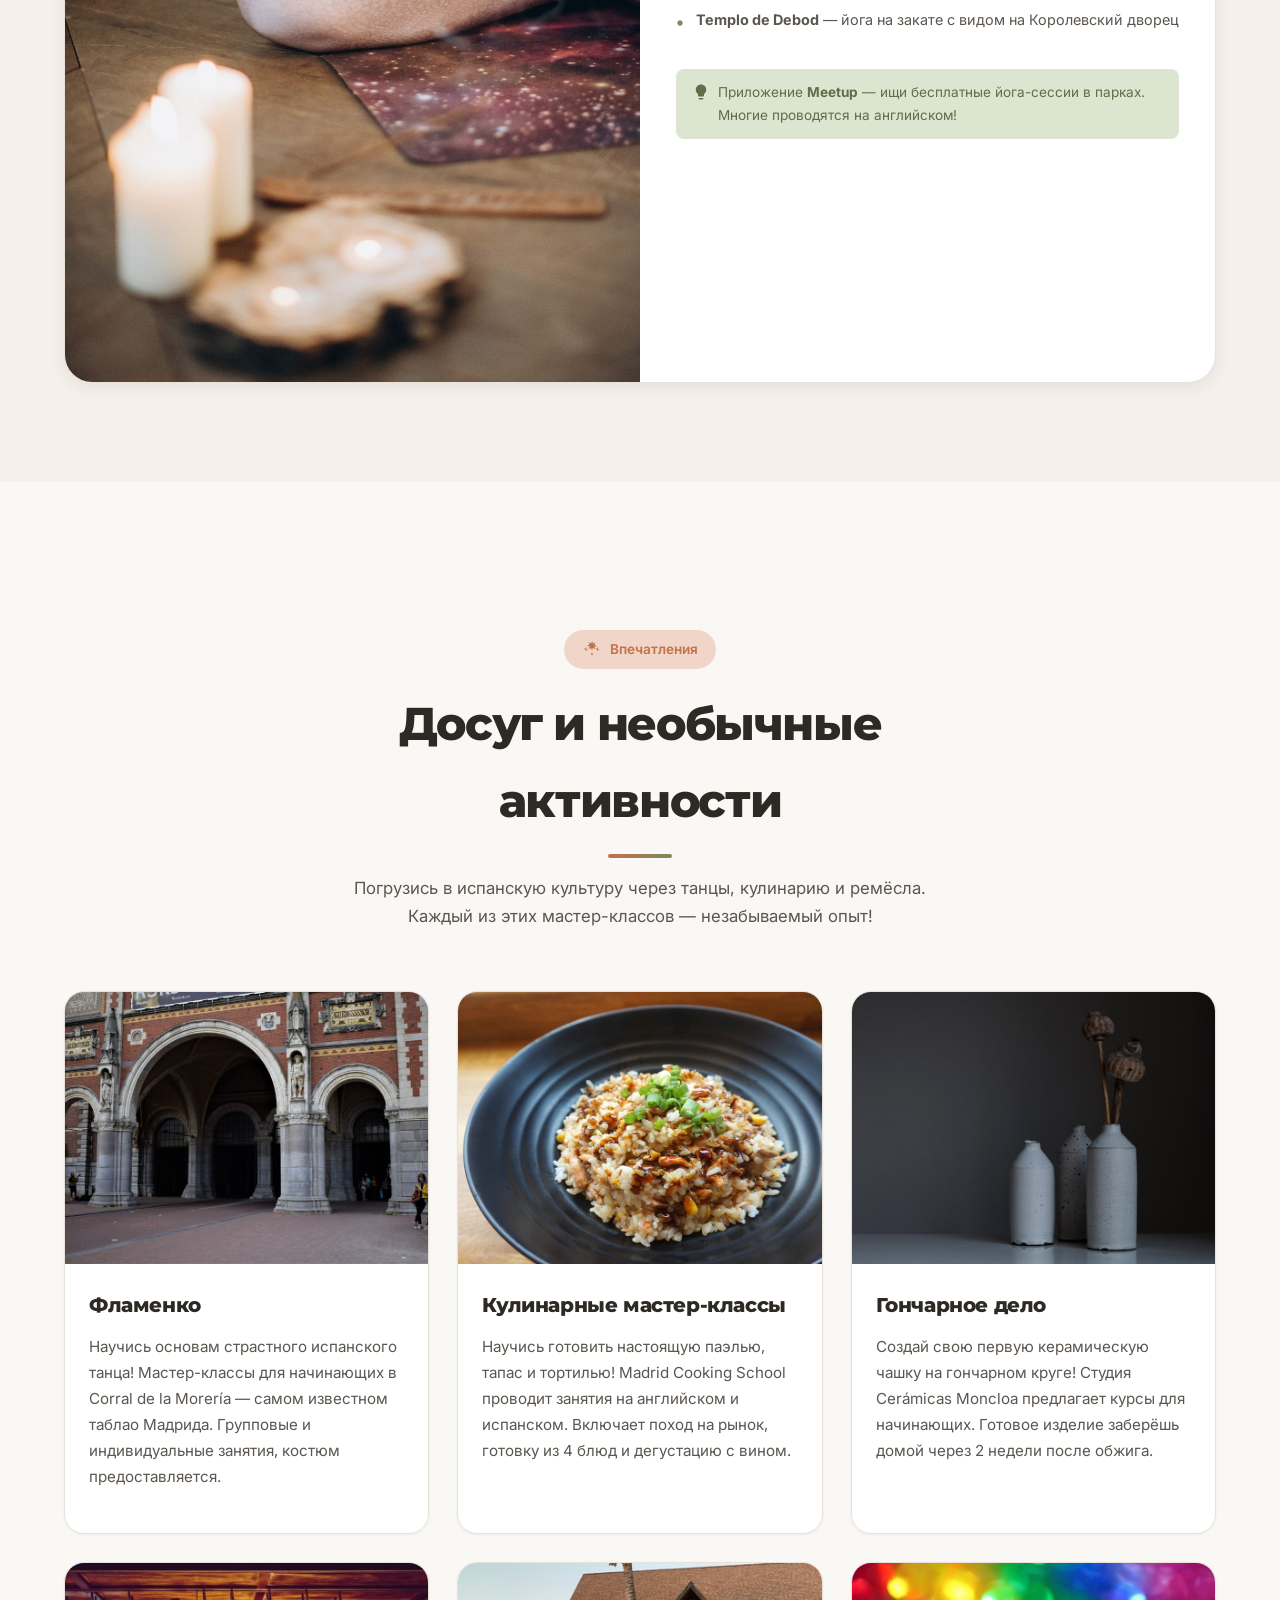
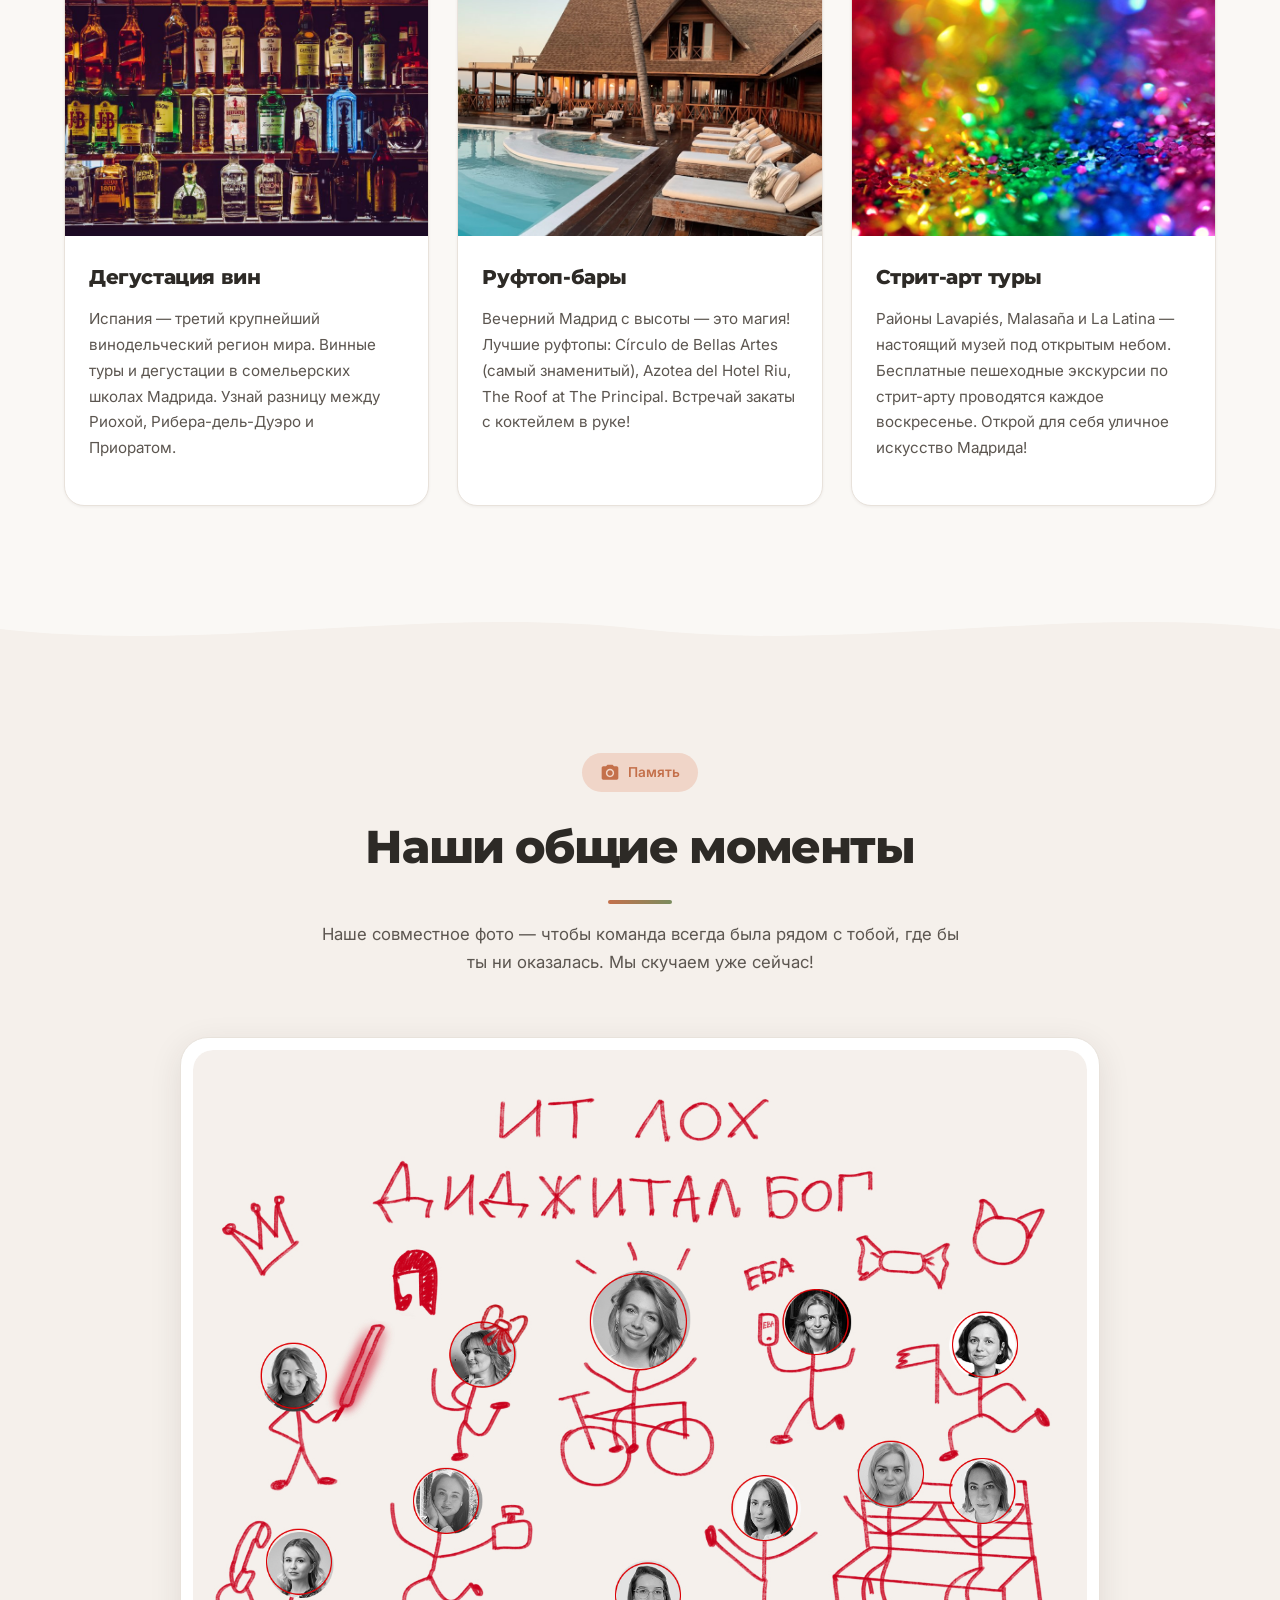
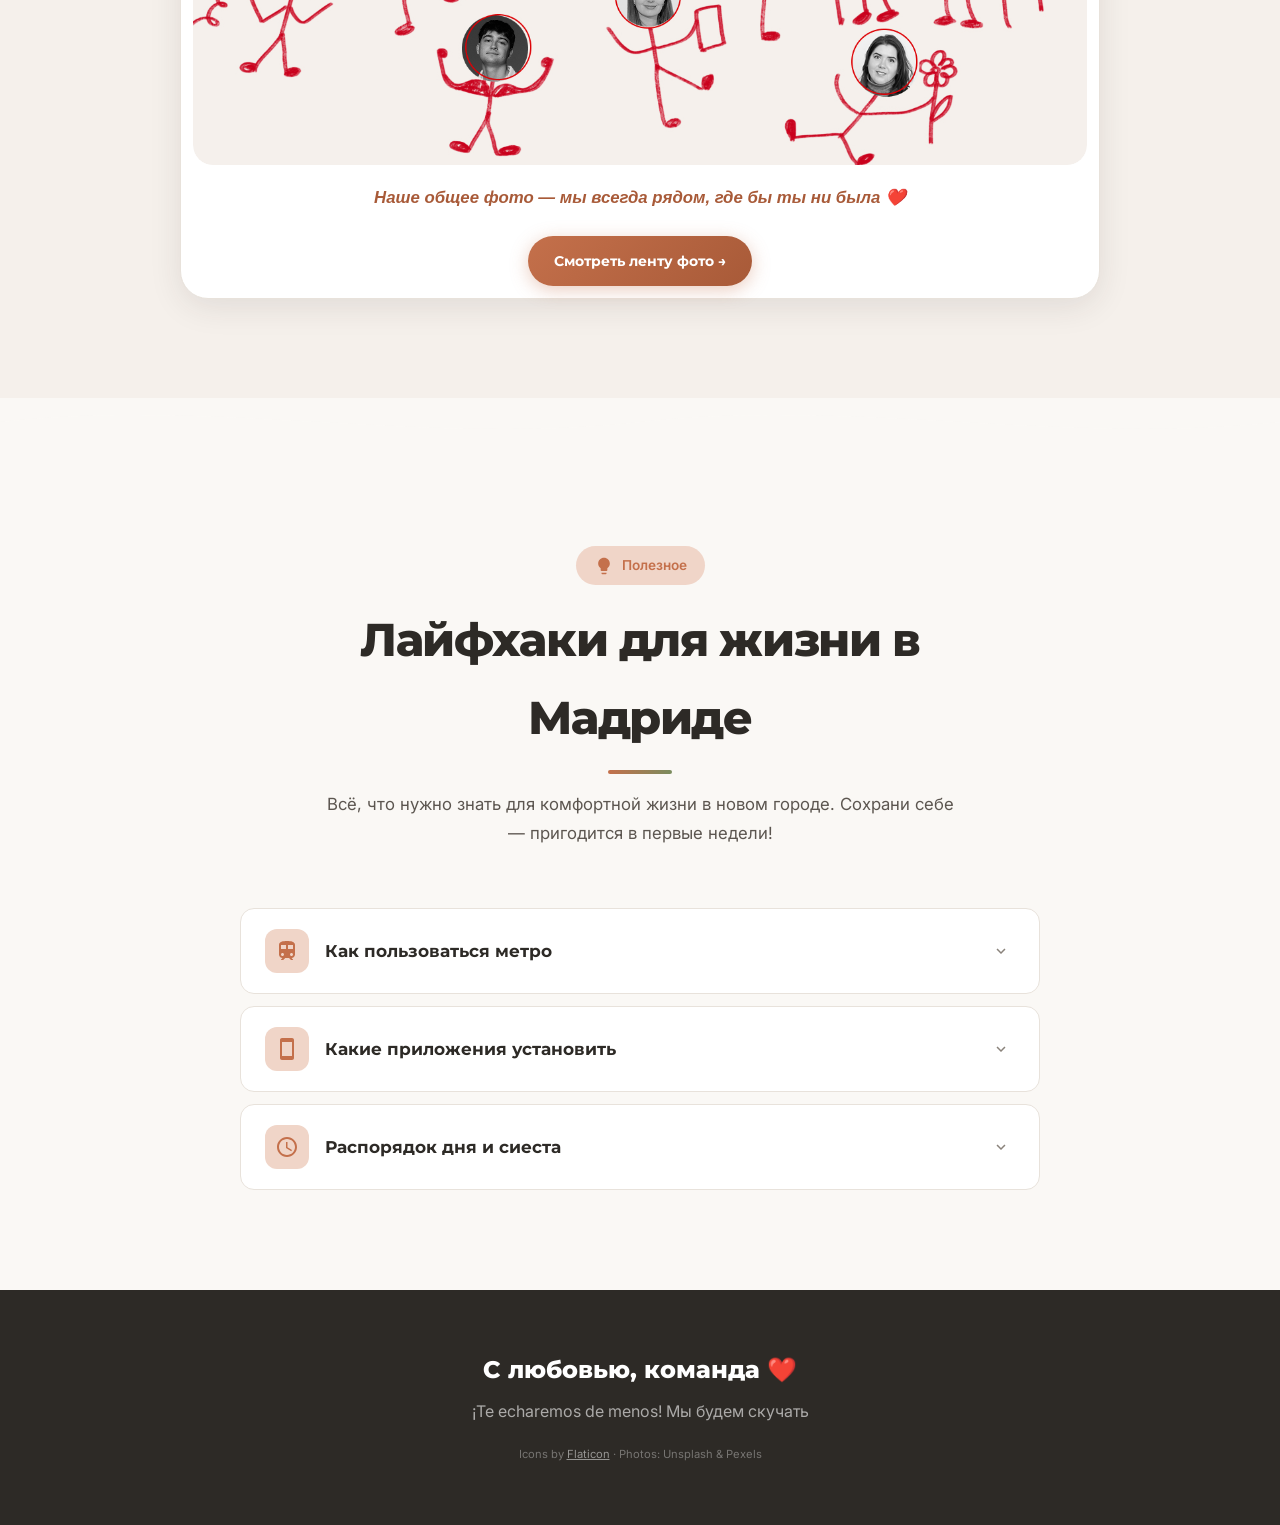
==== commit 82793032: "Добавить 84 фото команды в ленту" ====
--- a/index.html
+++ b/index.html
@@ -666,14 +666,19 @@
           </p>
         </div>
         <figure class="team-collage">
-          <img
-            src="images/team/team-collage.png"
-            alt="Наше совместное фото команды"
-            loading="lazy"
-            width="1024"
-            height="799"
-          />
+          <a href="team-feed.html" class="team-collage__media" aria-label="Открыть ленту наших фото">
+            <img
+              src="images/team/team-collage.jpg"
+              alt="Наше совместное фото команды — ИТ ЛОХ, ДИДЖИТАЛ БОГ"
+              loading="lazy"
+              width="1350"
+              height="1080"
+            />
+          </a>
           <figcaption class="team-collage__caption">Наше общее фото — мы всегда рядом, где бы ты ни была ❤️</figcaption>
+          <div class="team-collage__actions">
+            <a href="team-feed.html" class="btn btn--primary">Смотреть ленту фото →</a>
+          </div>
         </figure>
 
       </div>
--- a/style.css
+++ b/style.css
@@ -866,6 +866,17 @@
   box-shadow: var(--shadow-hover);
 }
 
+.team-collage__media {
+  display: block;
+  border-radius: calc(var(--radius-xl) - 8px);
+  overflow: hidden;
+  transition: opacity 0.3s ease;
+}
+
+.team-collage__media:hover {
+  opacity: 0.94;
+}
+
 .team-collage img {
   width: 100%;
   height: auto;
@@ -882,6 +893,140 @@
   color: var(--color-terracotta-dark);
   font-style: italic;
   line-height: 1.6;
+}
+
+.team-collage__actions {
+  display: flex;
+  justify-content: center;
+  margin-top: 24px;
+}
+
+/* ========================================
+   ЛЕНТА ФОТО КОМАНДЫ
+   ======================================== */
+.feed-page {
+  padding-top: calc(var(--header-height) + 48px);
+  padding-bottom: var(--section-padding);
+  min-height: 100vh;
+}
+
+.feed-page__back {
+  display: inline-flex;
+  align-items: center;
+  gap: 8px;
+  margin-bottom: 28px;
+  font-family: var(--font-heading);
+  font-size: 0.9rem;
+  font-weight: 600;
+  color: var(--color-terracotta);
+}
+
+.feed-page__back:hover {
+  color: var(--color-terracotta-dark);
+}
+
+.feed-page__header {
+  text-align: center;
+  max-width: 640px;
+  margin: 0 auto 48px;
+}
+
+.feed-page__title {
+  font-family: var(--font-heading);
+  font-size: clamp(1.75rem, 4vw, 2.5rem);
+  font-weight: 800;
+  color: var(--color-text);
+  margin-bottom: 12px;
+}
+
+.feed-page__desc {
+  color: var(--color-text-secondary);
+  font-size: 1.05rem;
+  line-height: 1.7;
+}
+
+.feed-grid {
+  display: grid;
+  grid-template-columns: repeat(auto-fill, minmax(260px, 1fr));
+  gap: 20px;
+}
+
+.feed-grid__item {
+  border: none;
+  padding: 0;
+  background: var(--color-surface);
+  border-radius: var(--radius-lg);
+  overflow: hidden;
+  box-shadow: var(--shadow-md);
+  cursor: pointer;
+  transition: transform 0.35s cubic-bezier(0.22, 1, 0.36, 1), box-shadow 0.35s ease;
+}
+
+.feed-grid__item:hover {
+  transform: translateY(-6px);
+  box-shadow: var(--shadow-hover);
+}
+
+.feed-grid__item img {
+  width: 100%;
+  aspect-ratio: 4 / 3;
+  object-fit: cover;
+}
+
+.feed-grid__item--tall img {
+  aspect-ratio: 3 / 4;
+}
+
+.feed-empty {
+  grid-column: 1 / -1;
+  text-align: center;
+  padding: 48px 24px;
+  background: var(--color-surface);
+  border: 1px dashed var(--color-border);
+  border-radius: var(--radius-xl);
+  color: var(--color-text-muted);
+  font-style: italic;
+}
+
+.feed-lightbox {
+  position: fixed;
+  inset: 0;
+  z-index: 2000;
+  display: flex;
+  align-items: center;
+  justify-content: center;
+  padding: 24px;
+  background: rgba(45, 42, 38, 0.88);
+  opacity: 0;
+  visibility: hidden;
+  transition: opacity 0.3s ease, visibility 0.3s ease;
+}
+
+.feed-lightbox--open {
+  opacity: 1;
+  visibility: visible;
+}
+
+.feed-lightbox__img {
+  max-width: min(92vw, 1100px);
+  max-height: 88vh;
+  border-radius: var(--radius-md);
+  box-shadow: var(--shadow-hover);
+}
+
+.feed-lightbox__close {
+  position: absolute;
+  top: 20px;
+  right: 20px;
+  width: 48px;
+  height: 48px;
+  border: none;
+  border-radius: 50%;
+  background: var(--color-surface);
+  color: var(--color-text);
+  font-size: 1.75rem;
+  line-height: 1;
+  cursor: pointer;
 }
 
 .photo-grid {
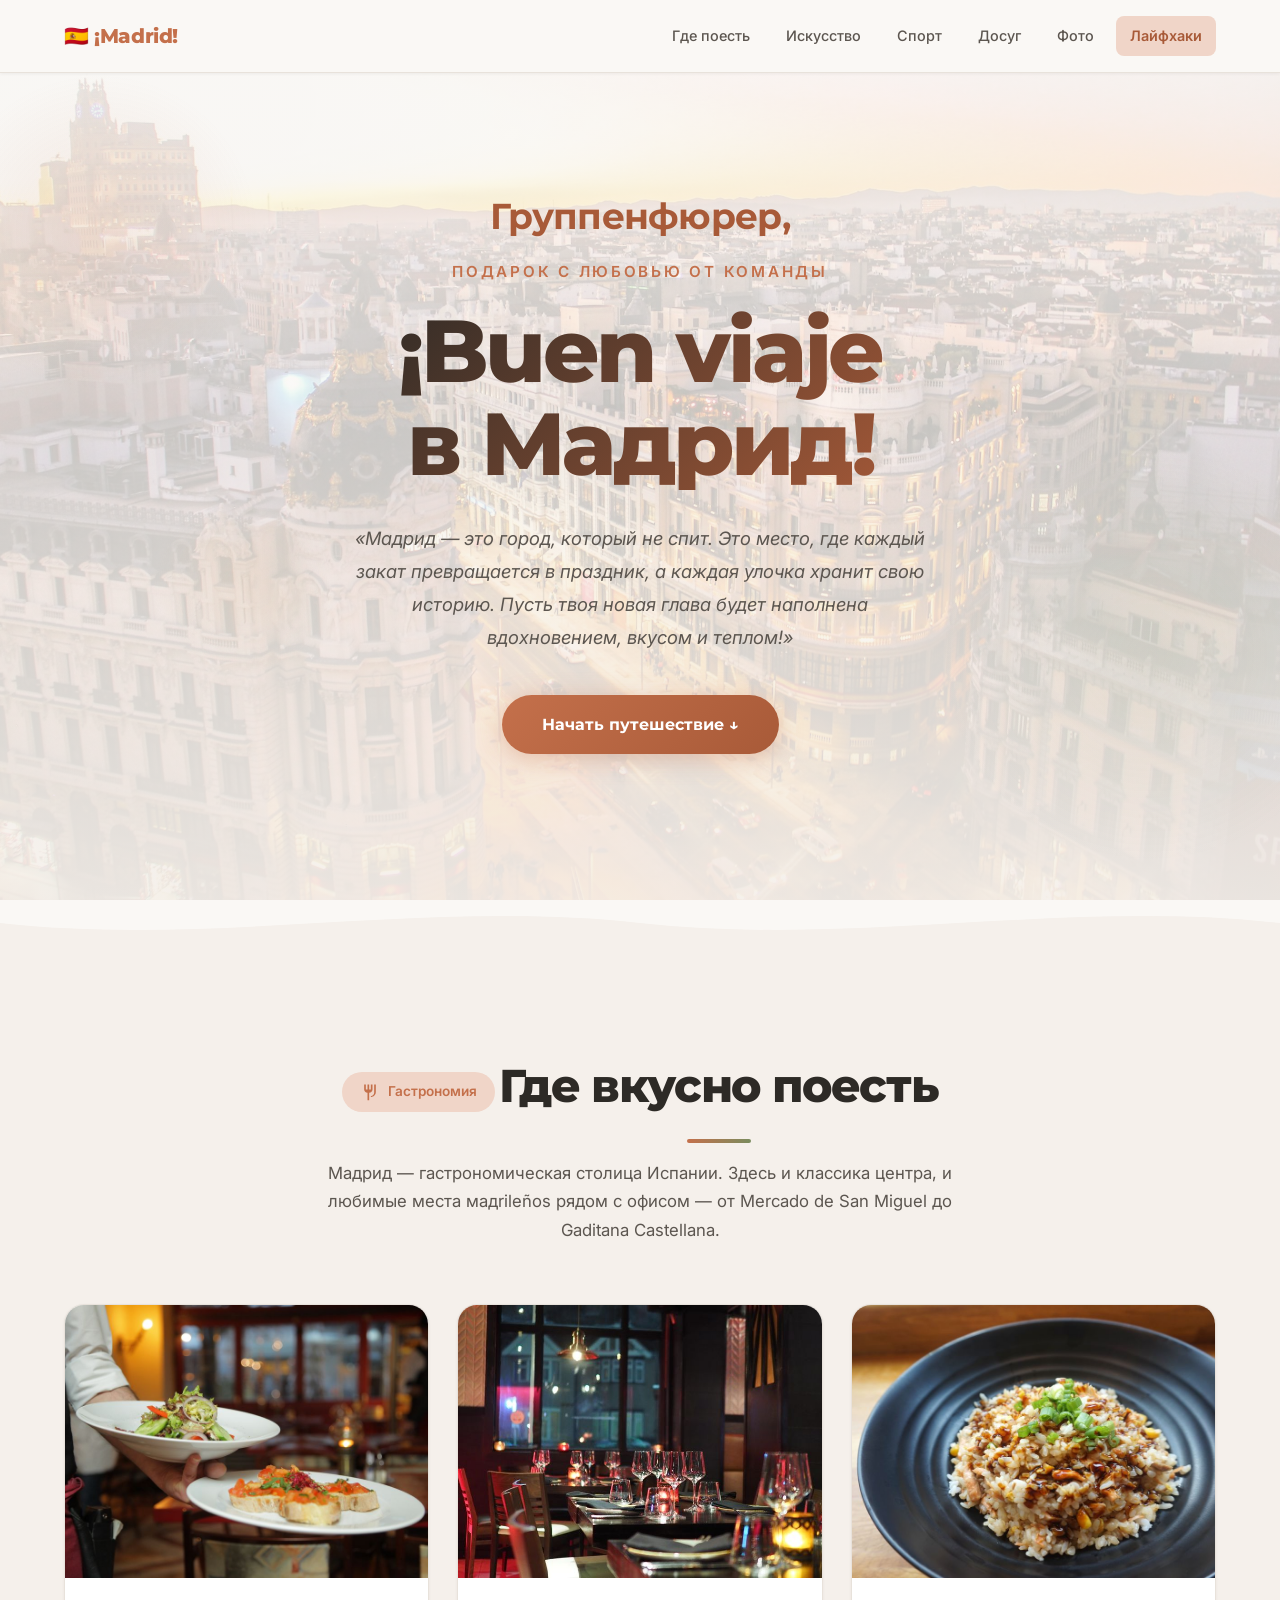
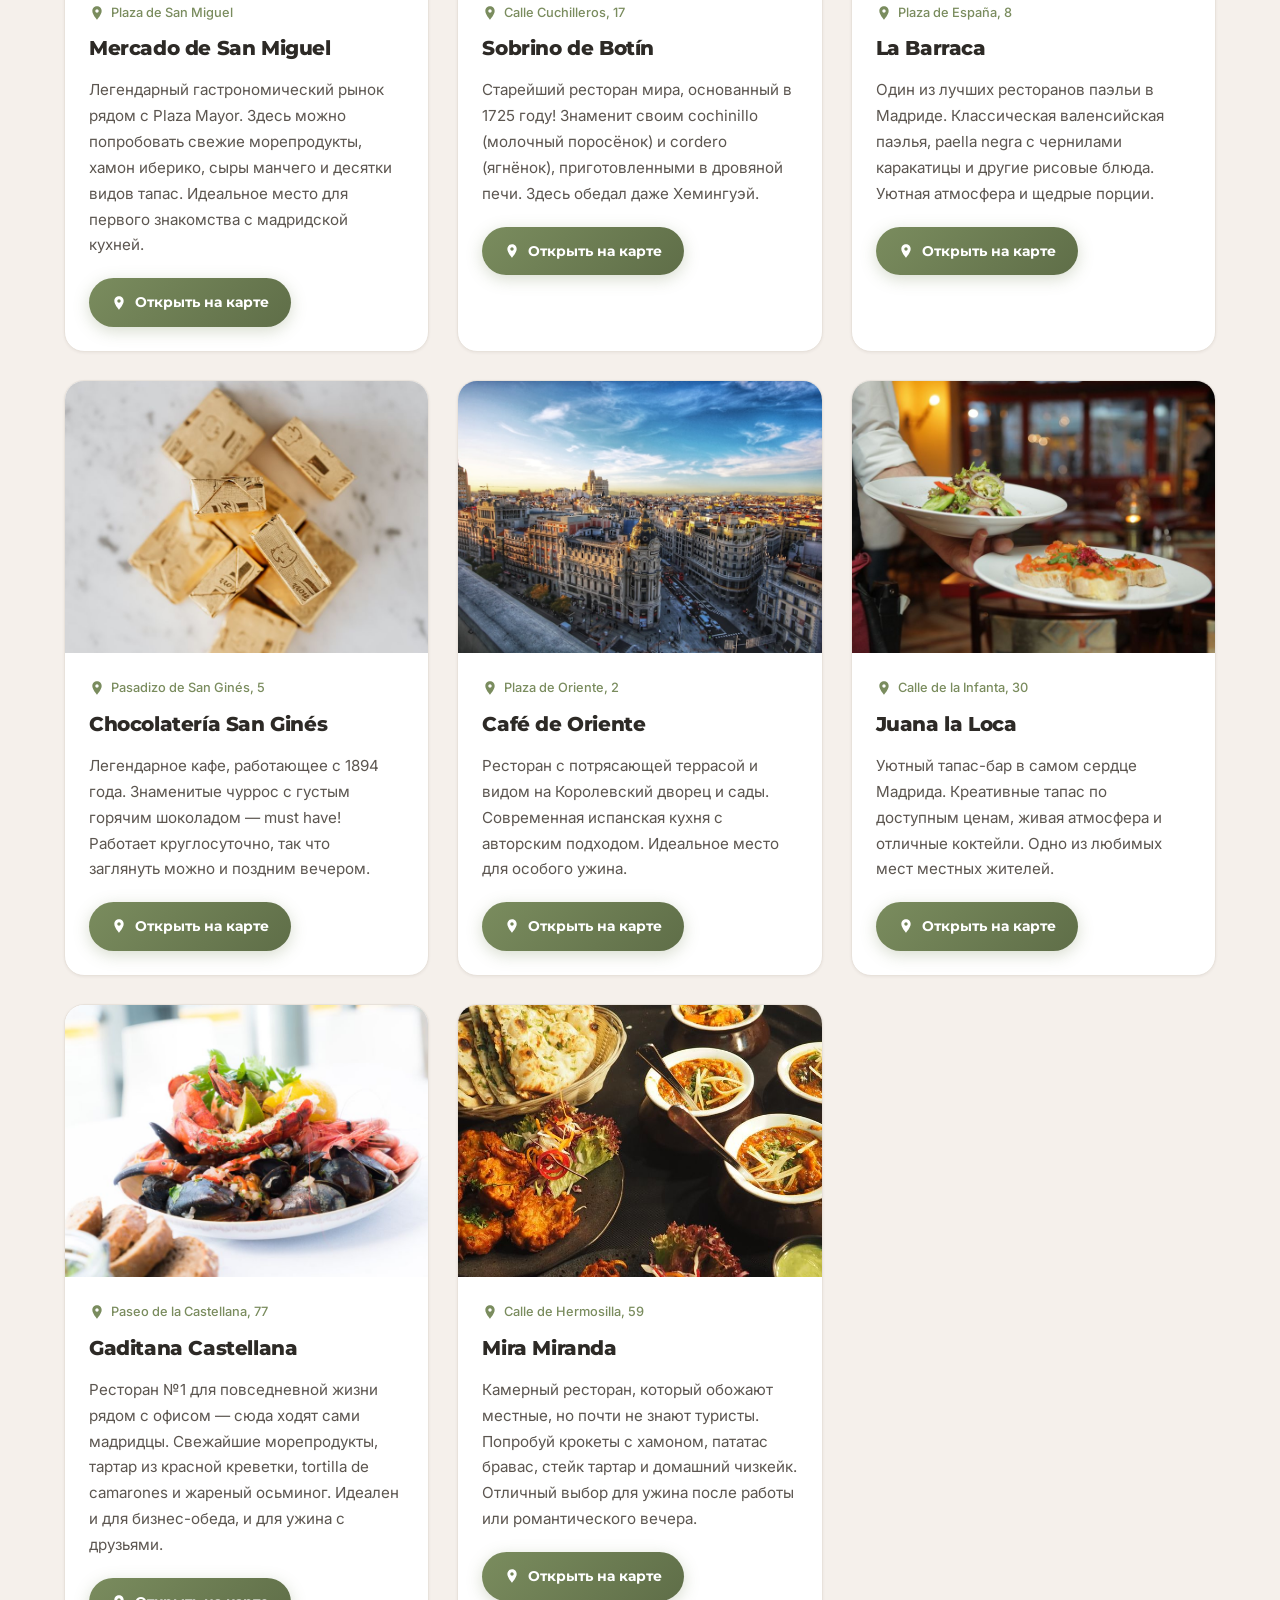
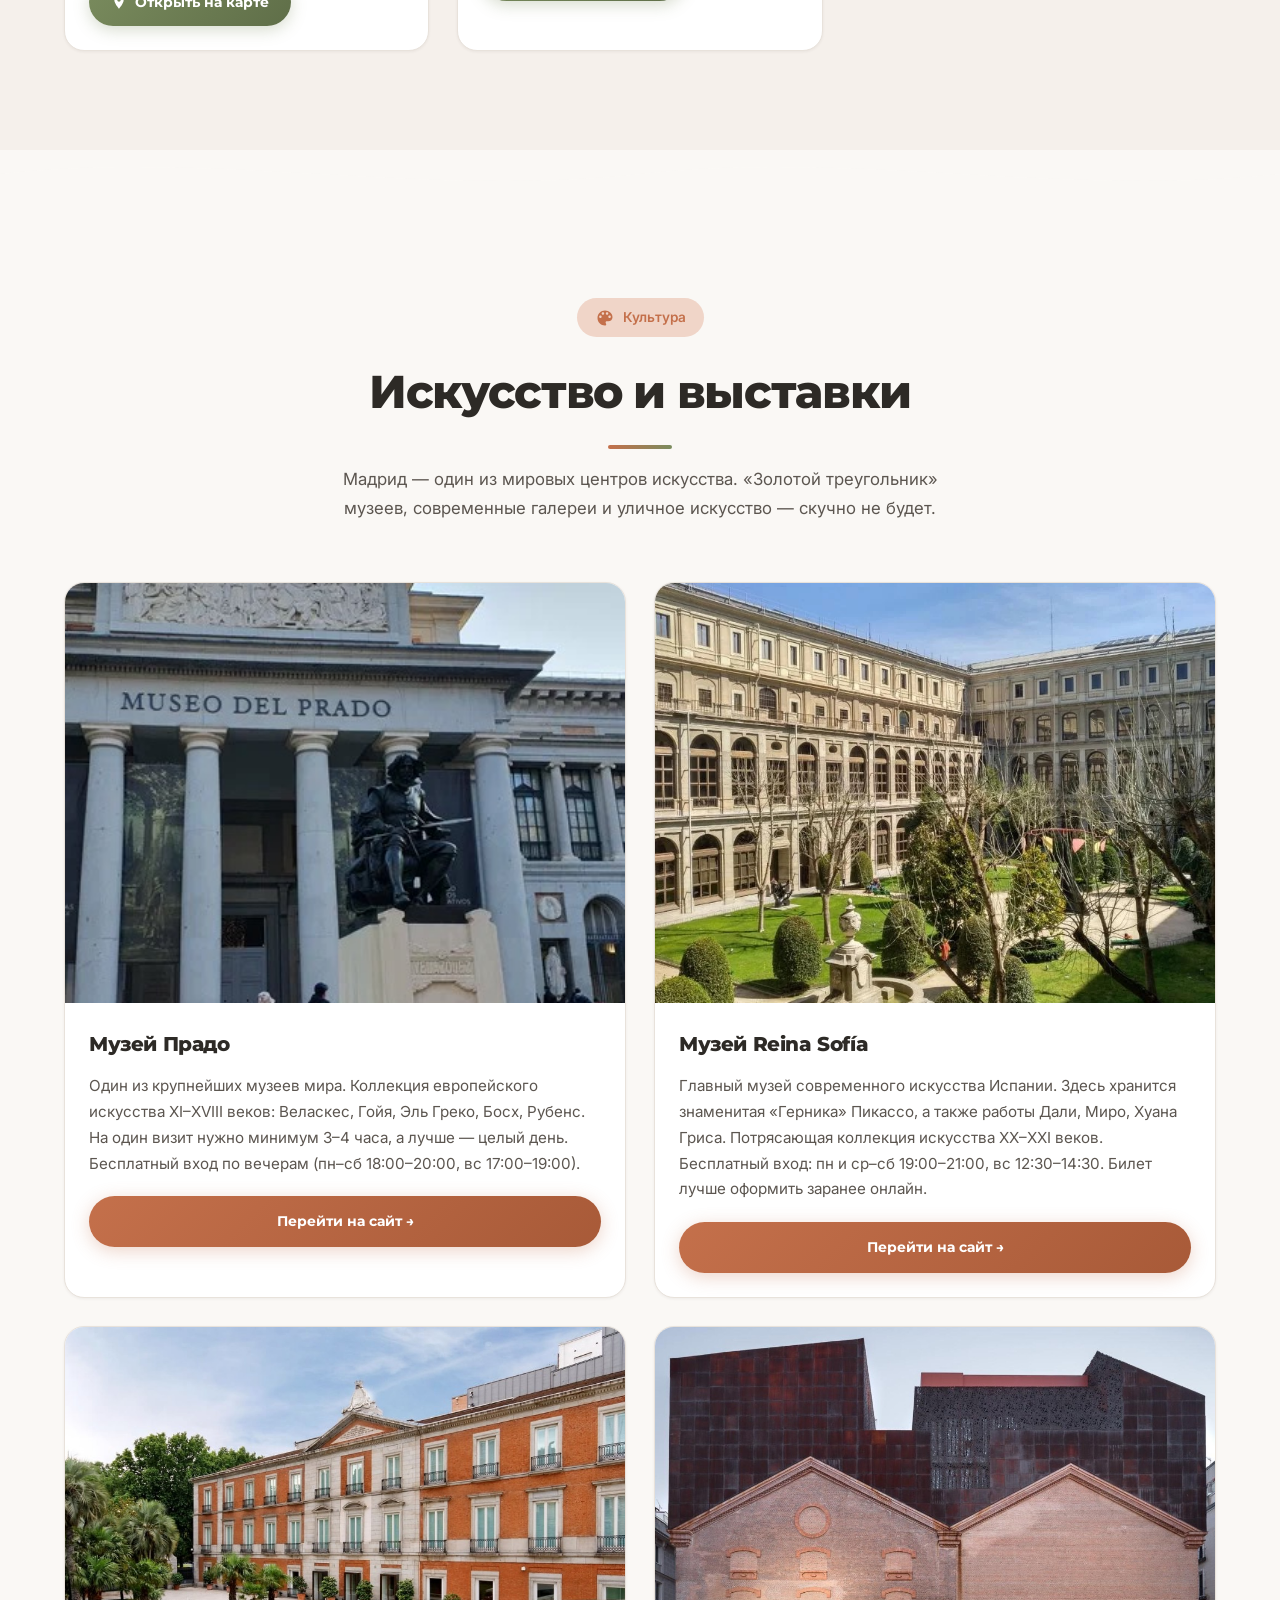
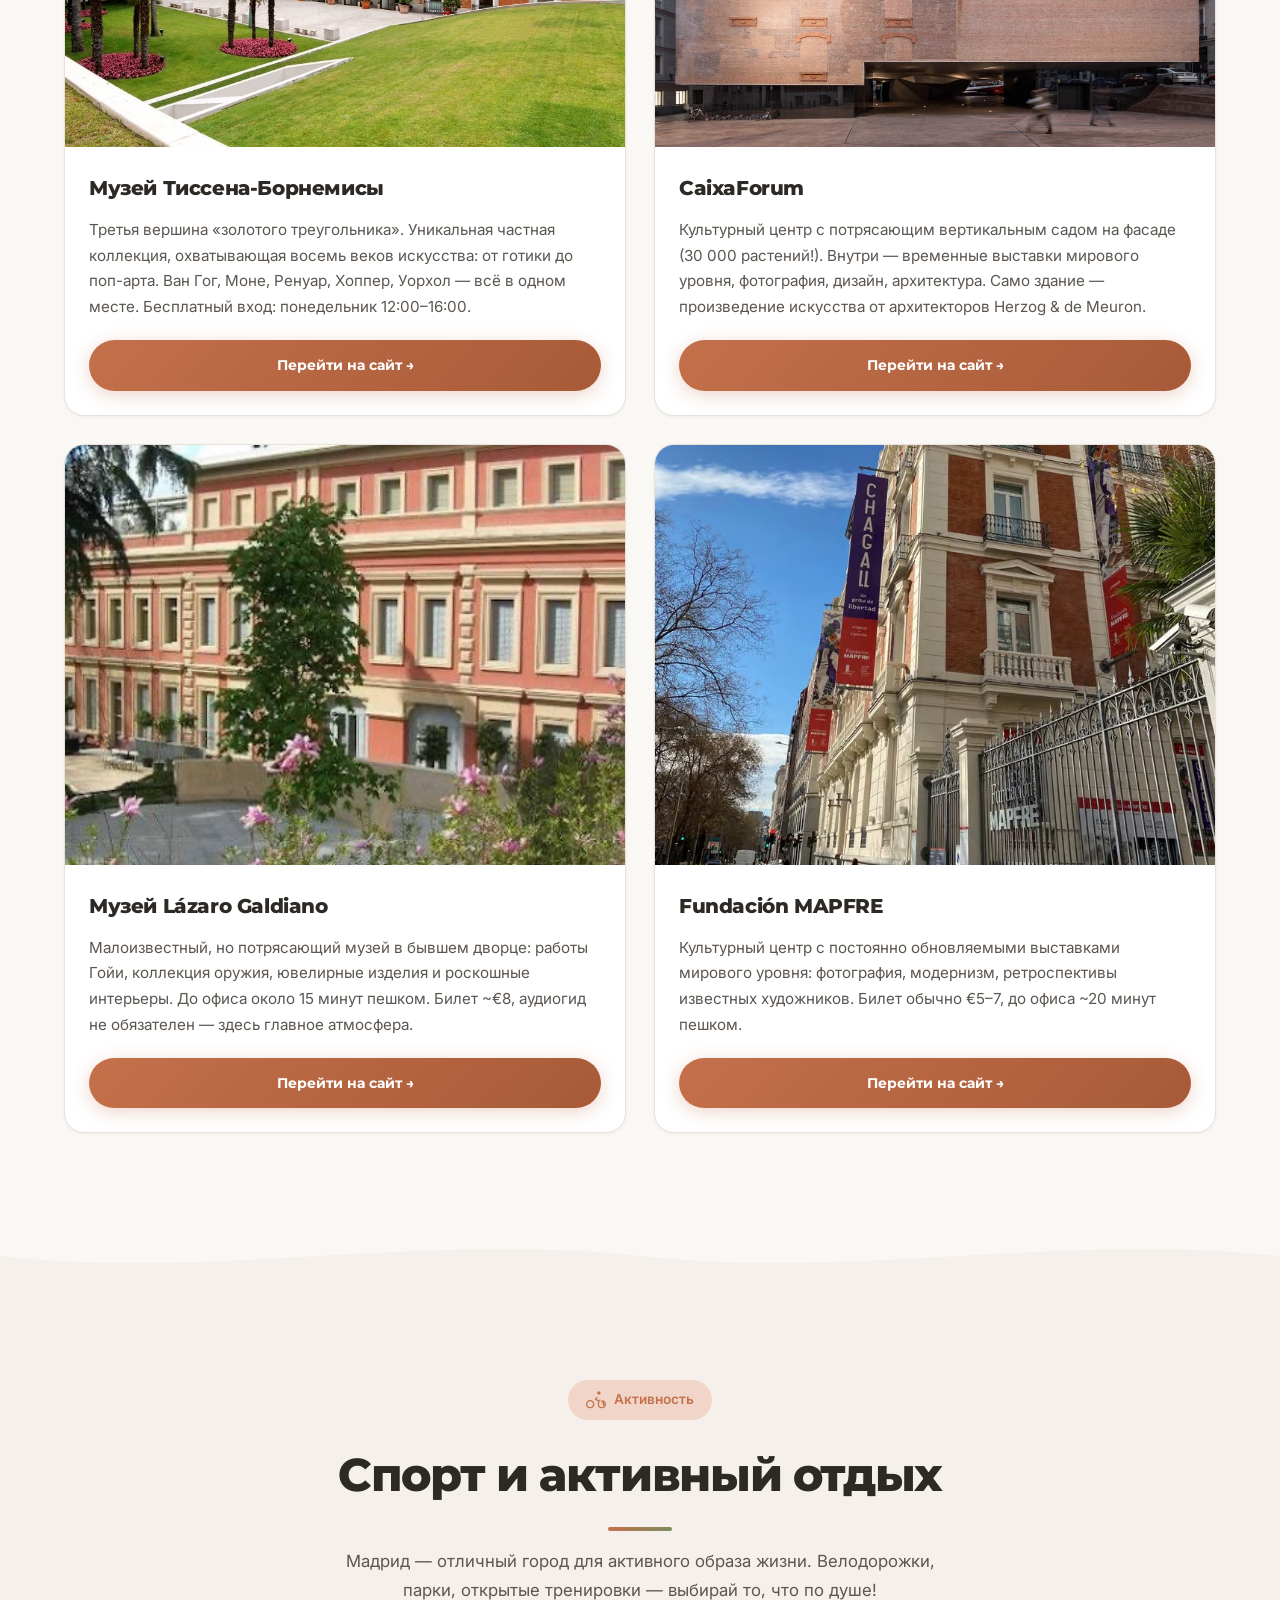
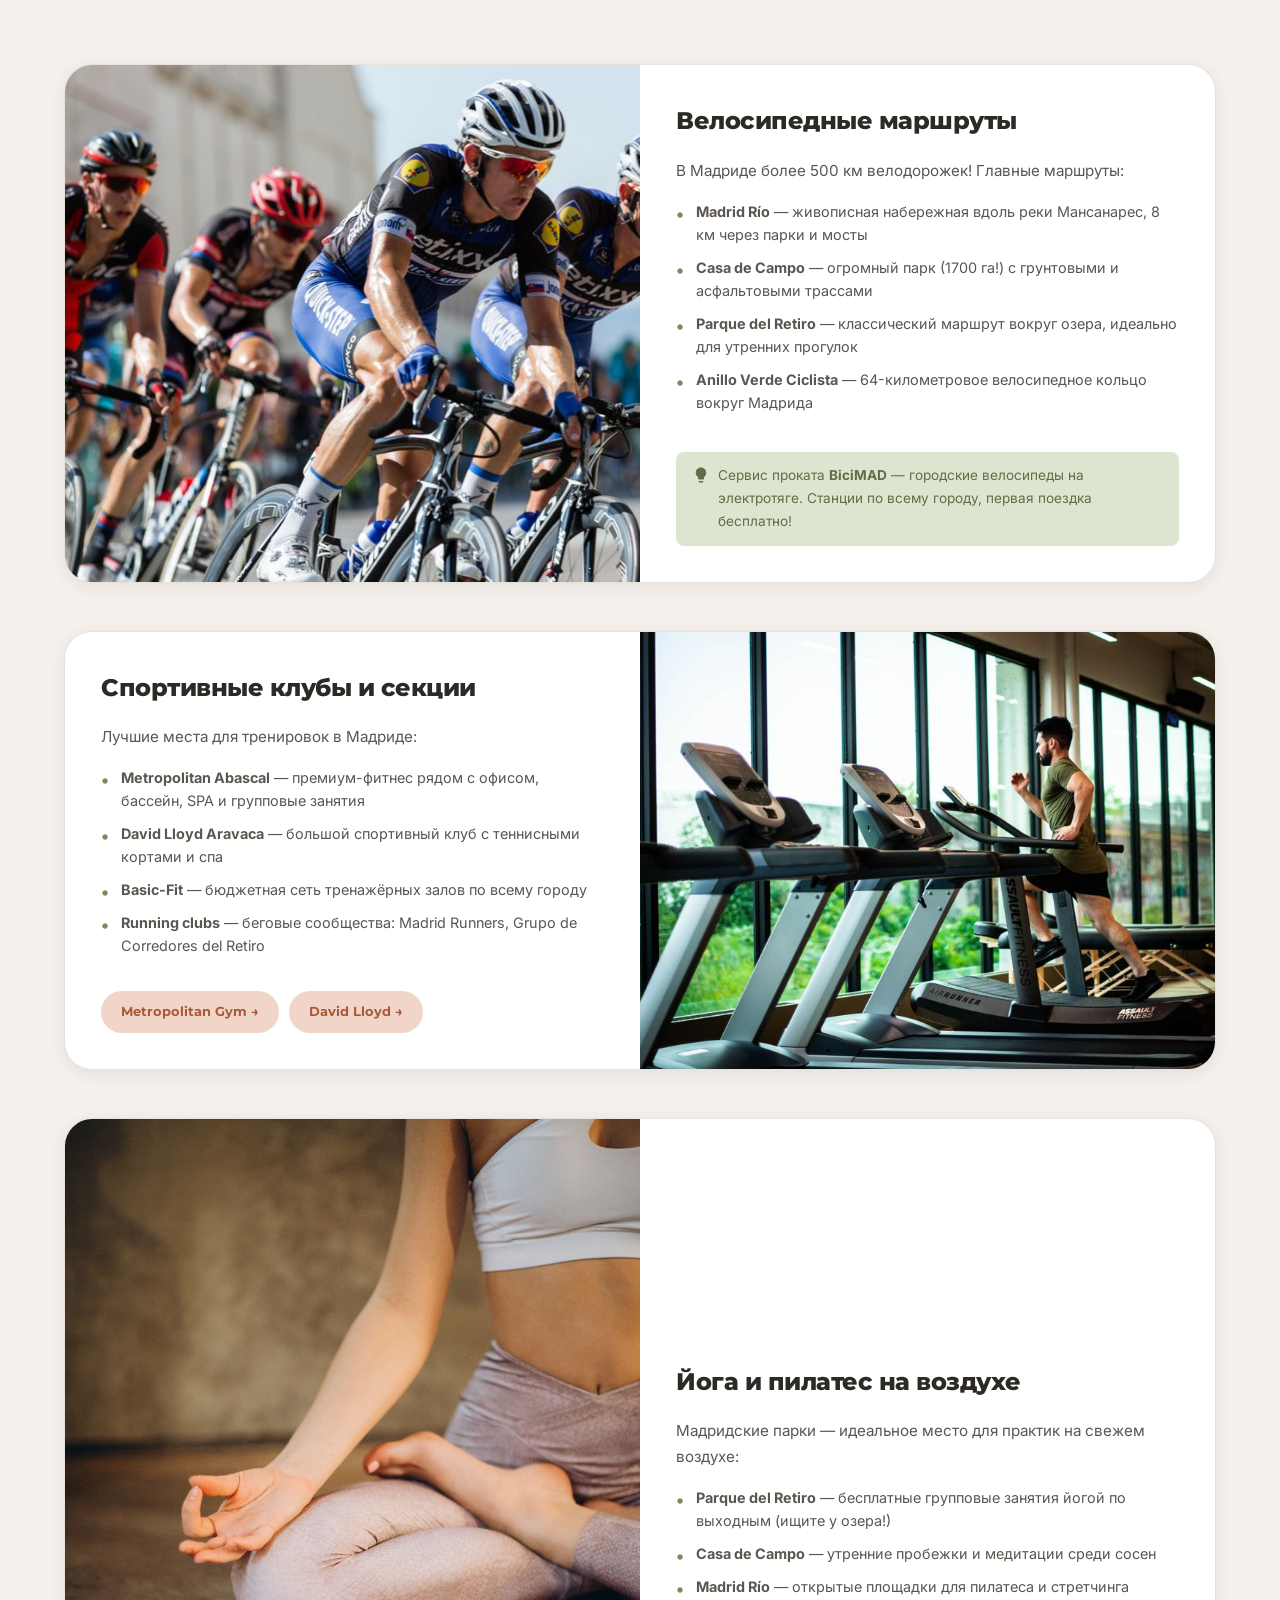
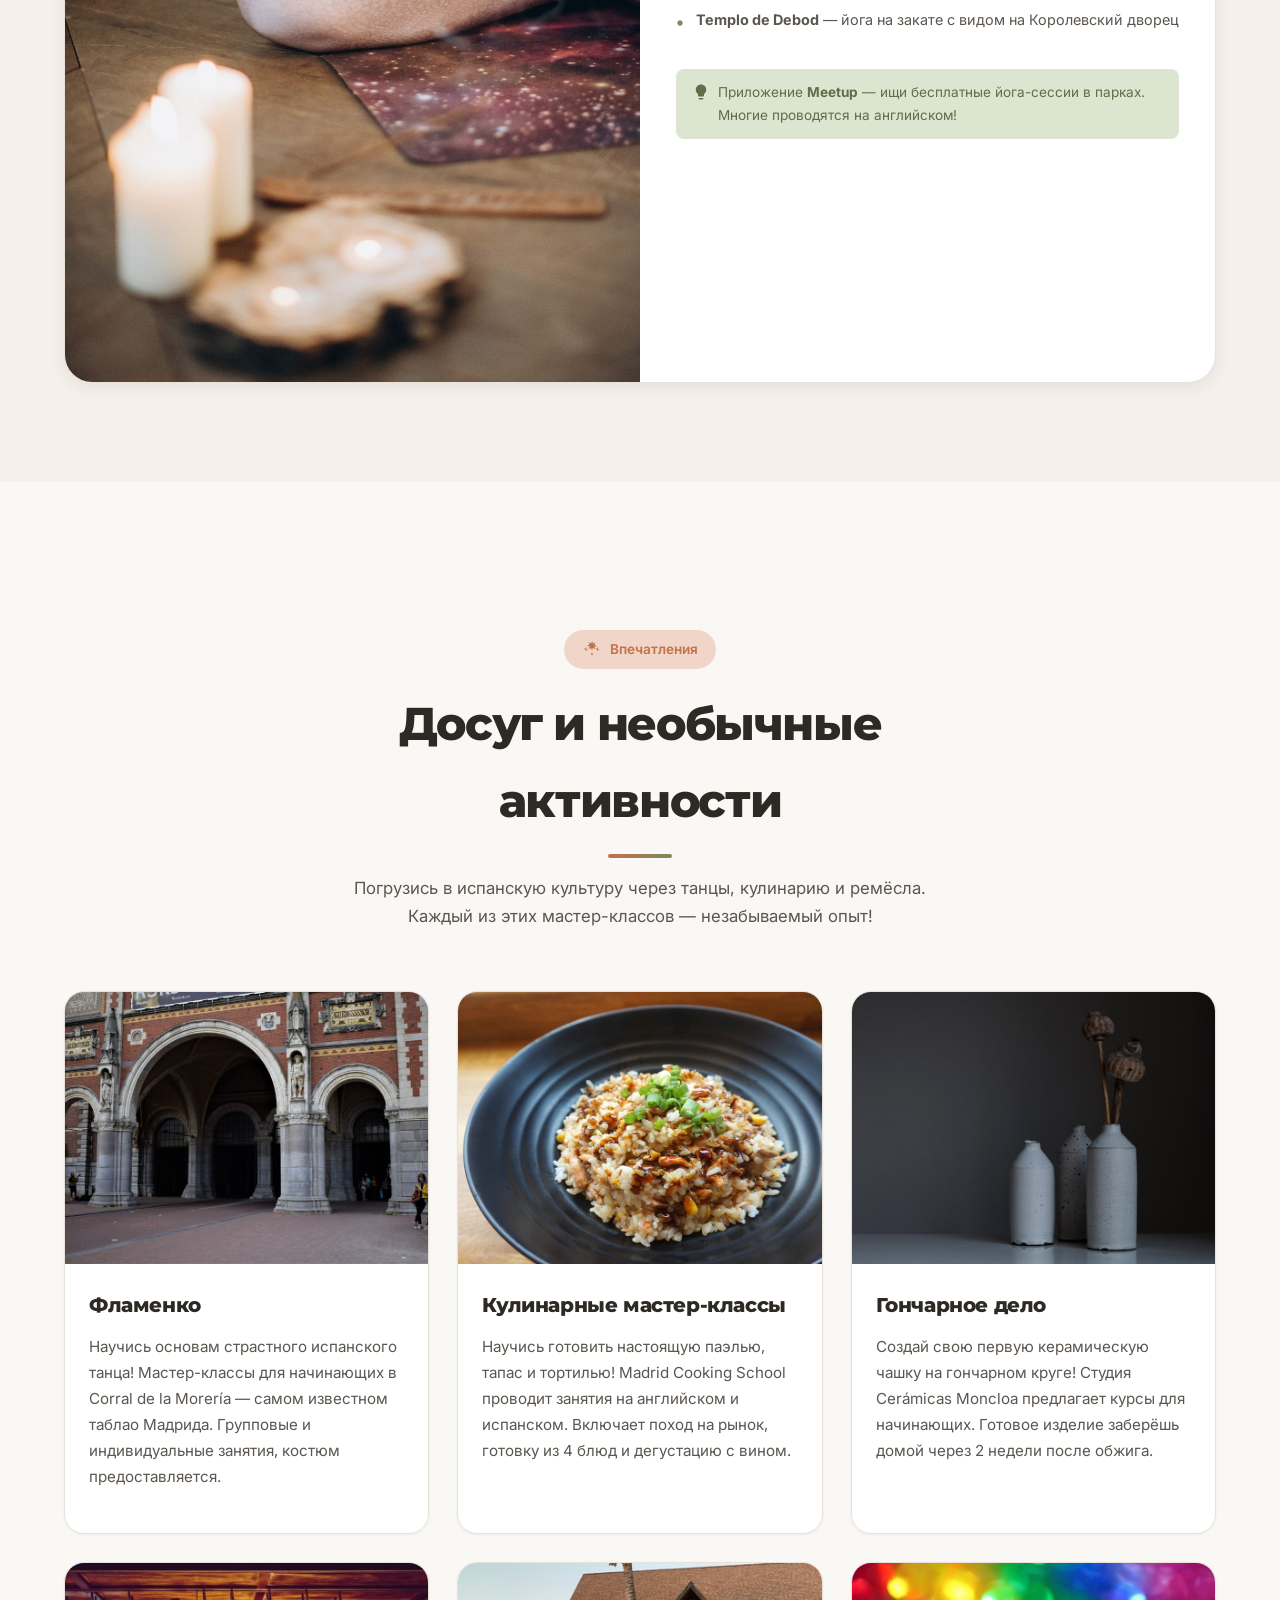
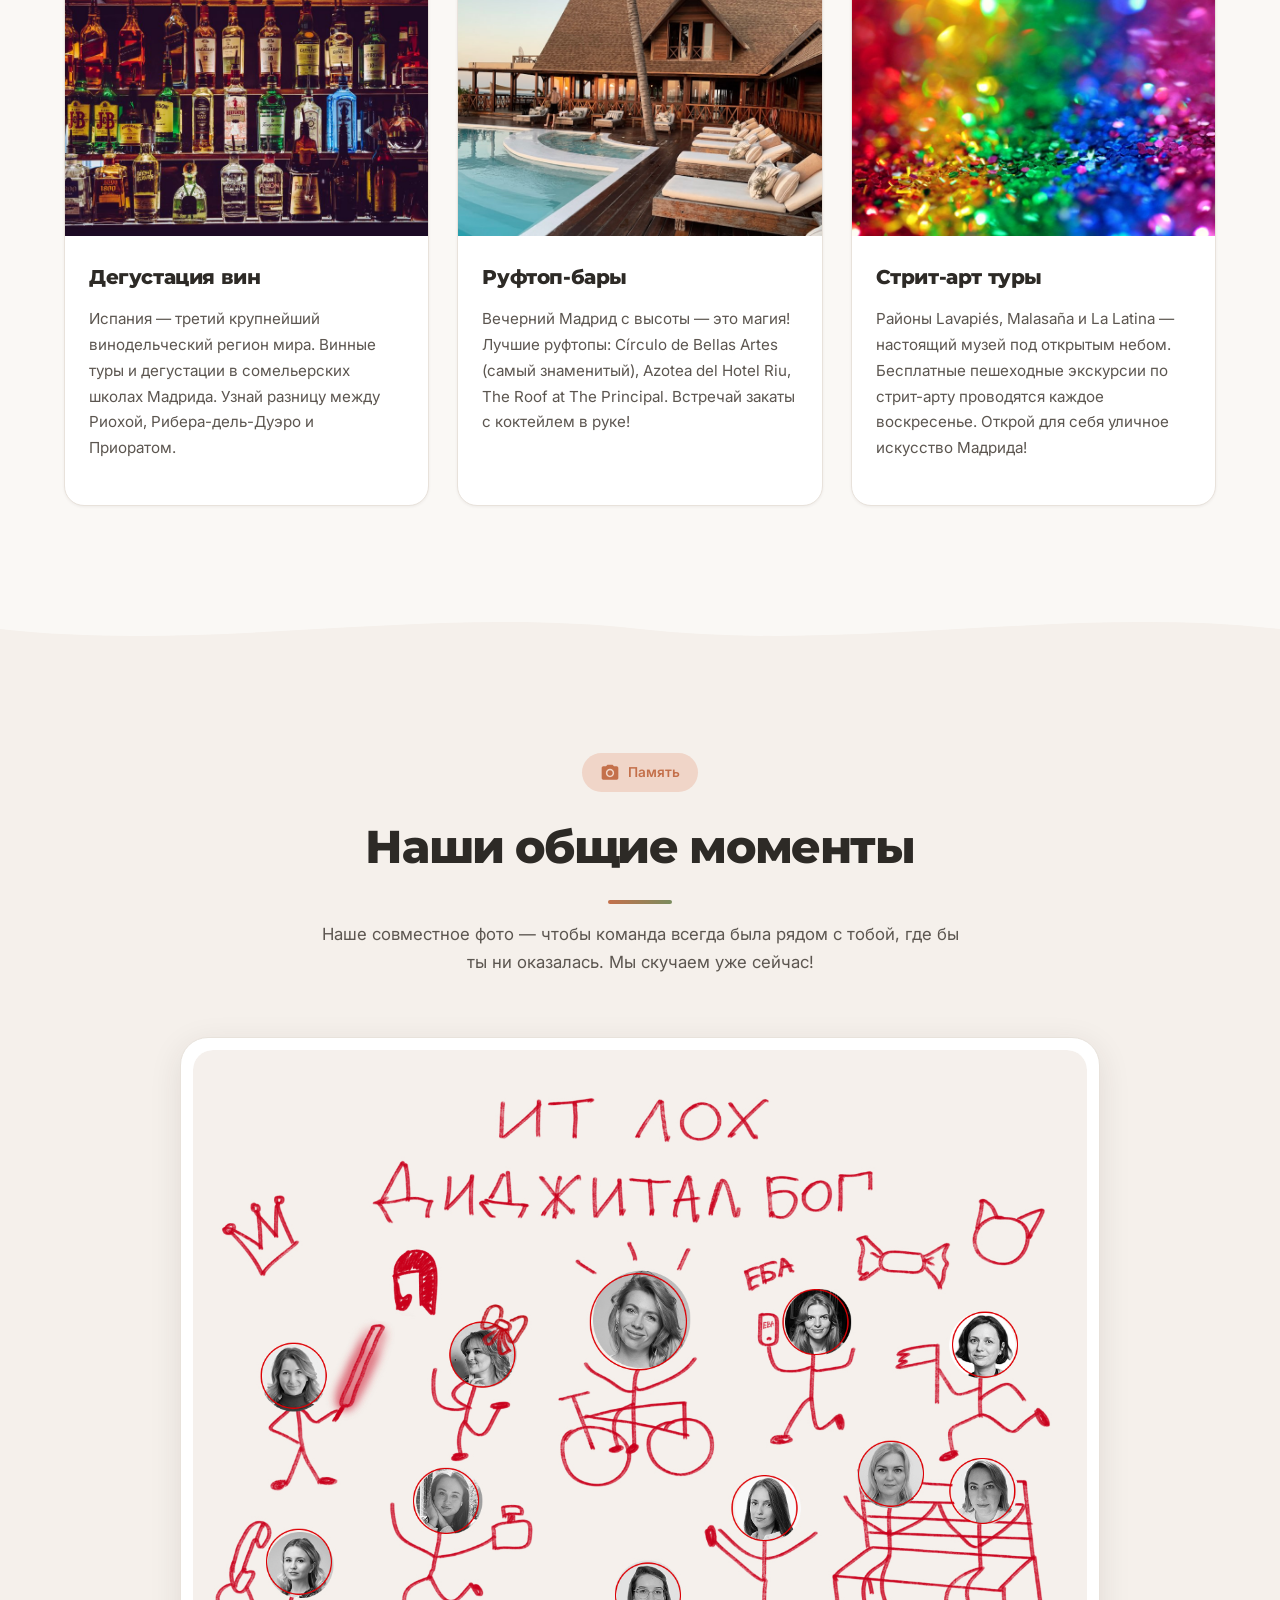
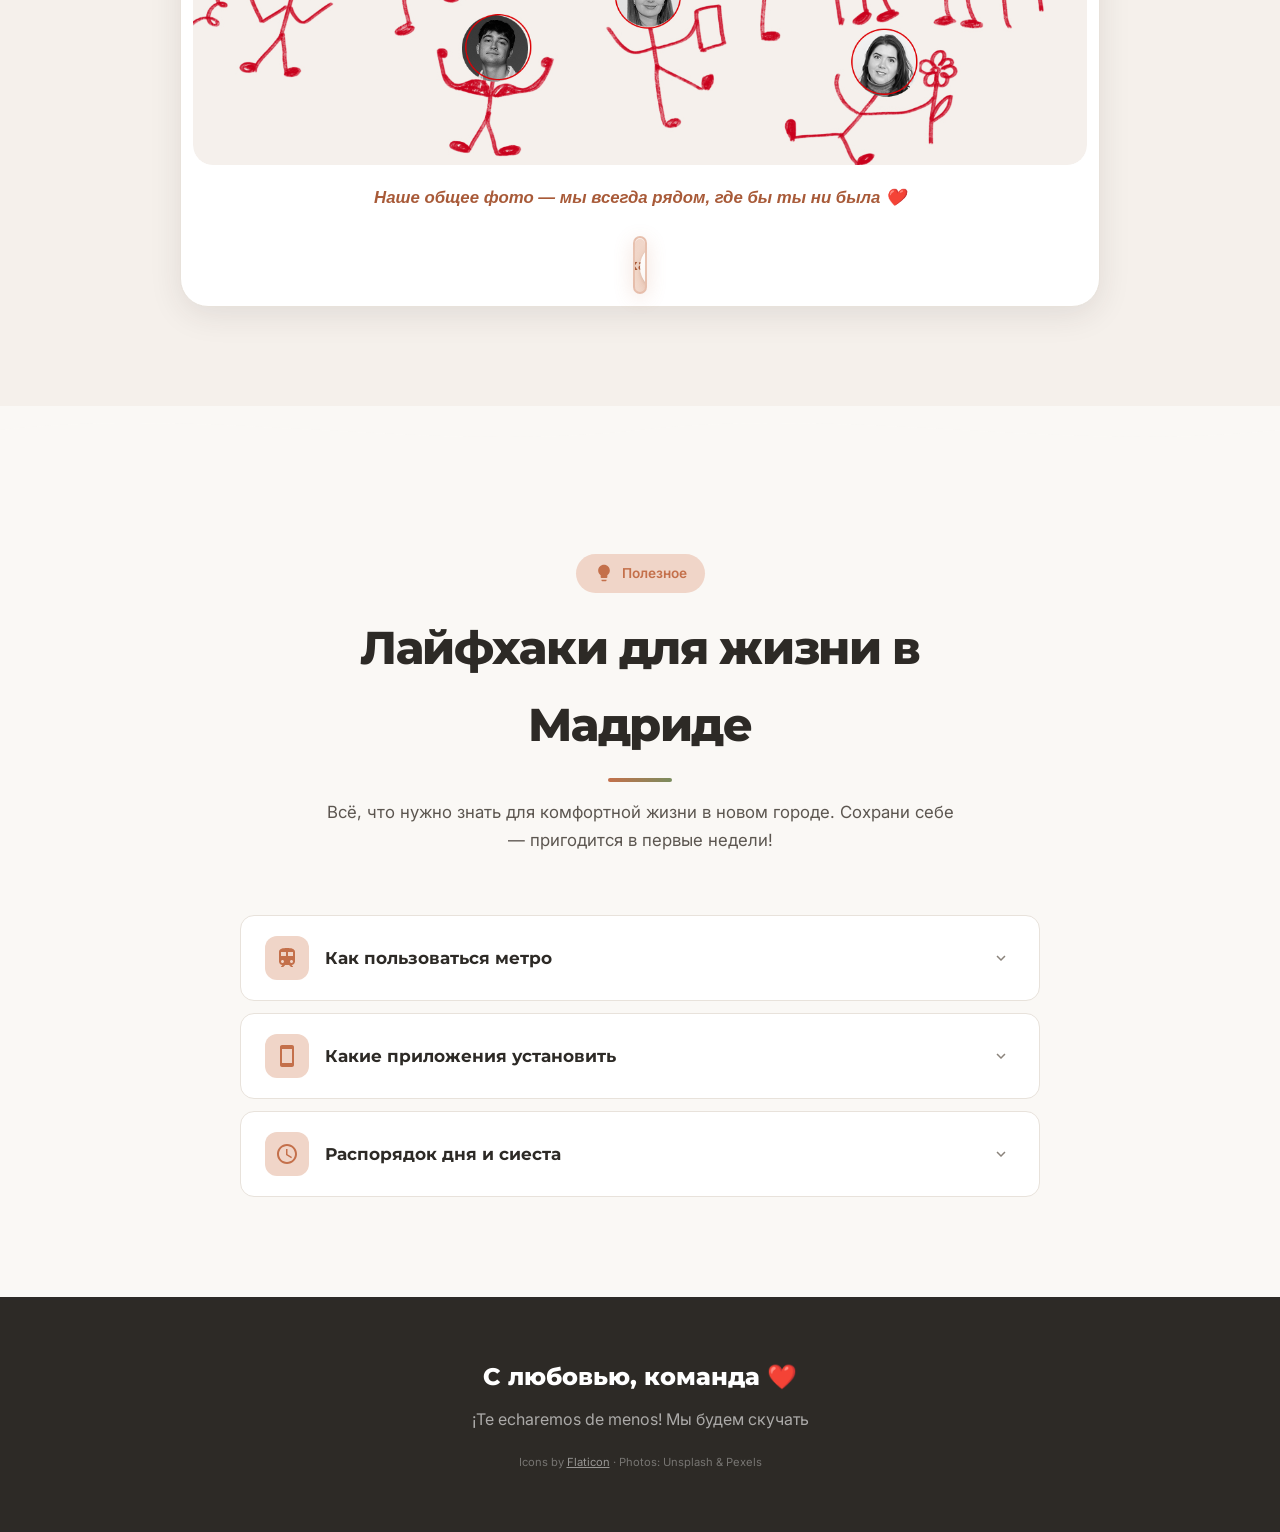
==== commit 10554649: "Обновить ленту фото и кнопку «Копилочка счастливых моментов»" ====
--- a/index.html
+++ b/index.html
@@ -677,7 +677,15 @@
           </a>
           <figcaption class="team-collage__caption">Наше общее фото — мы всегда рядом, где бы ты ни была ❤️</figcaption>
           <div class="team-collage__actions">
-            <a href="team-feed.html" class="btn btn--primary">Смотреть ленту фото →</a>
+            <a href="team-feed.html" class="joy-slider" aria-label="Копилочка счастливых моментов">
+              <span class="joy-slider__track">
+                <span class="joy-slider__label">Копилочка счастливых моментов</span>
+                <span class="joy-slider__thumb" aria-hidden="true">
+                  <span class="joy-slider__thumb-icon">→</span>
+                </span>
+                <span class="joy-slider__shine" aria-hidden="true"></span>
+              </span>
+            </a>
           </div>
         </figure>
 
--- a/style.css
+++ b/style.css
@@ -899,6 +899,162 @@
   display: flex;
   justify-content: center;
   margin-top: 24px;
+}
+
+.joy-slider {
+  display: inline-flex;
+  max-width: 100%;
+  text-decoration: none;
+  transition: transform 0.3s ease;
+}
+
+.joy-slider:hover {
+  transform: translateY(-3px);
+}
+
+.joy-slider__track {
+  position: relative;
+  display: block;
+  width: min(100%, 440px);
+  height: 58px;
+  padding: 5px;
+  border-radius: 50px;
+  background: linear-gradient(135deg, var(--color-terracotta-light) 0%, #f5e0d4 50%, var(--color-terracotta-light) 100%);
+  background-size: 200% 100%;
+  border: 2px solid rgba(196, 112, 75, 0.25);
+  box-shadow: 0 4px 20px rgba(196, 112, 75, 0.2), inset 0 1px 0 rgba(255, 255, 255, 0.6);
+  overflow: hidden;
+  animation: joyTrackGlow 3s ease-in-out infinite;
+}
+
+.joy-slider__label {
+  position: absolute;
+  inset: 0;
+  display: flex;
+  align-items: center;
+  justify-content: center;
+  padding: 0 60px;
+  font-family: var(--font-heading);
+  font-size: clamp(0.82rem, 2.5vw, 0.95rem);
+  font-weight: 700;
+  color: var(--color-terracotta-dark);
+  letter-spacing: 0.01em;
+  z-index: 1;
+  pointer-events: none;
+  white-space: nowrap;
+}
+
+.joy-slider__thumb {
+  position: absolute;
+  top: 5px;
+  left: 5px;
+  width: 48px;
+  height: 48px;
+  border-radius: 50%;
+  background: linear-gradient(145deg, #ffffff 0%, #f8f0eb 100%);
+  box-shadow: 0 3px 14px rgba(196, 112, 75, 0.35), 0 1px 3px rgba(45, 42, 38, 0.12);
+  display: flex;
+  align-items: center;
+  justify-content: center;
+  z-index: 2;
+  animation: joySliderMove 2.8s cubic-bezier(0.45, 0.05, 0.55, 0.95) infinite alternate;
+}
+
+.joy-slider__thumb-icon {
+  font-size: 1.2rem;
+  font-weight: 800;
+  color: var(--color-terracotta);
+  line-height: 1;
+  transition: transform 0.3s ease;
+}
+
+.joy-slider:hover .joy-slider__thumb-icon {
+  transform: translateX(2px);
+}
+
+.joy-slider__shine {
+  position: absolute;
+  top: 0;
+  left: -60%;
+  width: 40%;
+  height: 100%;
+  background: linear-gradient(90deg, transparent, rgba(255, 255, 255, 0.55), transparent);
+  z-index: 3;
+  pointer-events: none;
+  animation: joySliderShine 2.8s ease-in-out infinite;
+}
+
+@keyframes joySliderMove {
+  0% {
+    left: 5px;
+    transform: scale(1);
+  }
+  100% {
+    left: calc(100% - 53px);
+    transform: scale(1.04);
+  }
+}
+
+@keyframes joySliderShine {
+  0%, 100% {
+    left: -60%;
+    opacity: 0;
+  }
+  40%, 60% {
+    opacity: 1;
+  }
+  100% {
+    left: 120%;
+  }
+}
+
+@keyframes joyTrackGlow {
+  0%, 100% {
+    background-position: 0% 50%;
+  }
+  50% {
+    background-position: 100% 50%;
+  }
+}
+
+@media (max-width: 480px) {
+  .joy-slider__track {
+    width: 100%;
+    height: 54px;
+  }
+
+  .joy-slider__thumb {
+    width: 44px;
+    height: 44px;
+  }
+
+  .joy-slider__label {
+    padding: 0 52px;
+    font-size: 0.78rem;
+  }
+
+  @keyframes joySliderMove {
+    0% {
+      left: 5px;
+      transform: scale(1);
+    }
+    100% {
+      left: calc(100% - 49px);
+      transform: scale(1.04);
+    }
+  }
+}
+
+@media (prefers-reduced-motion: reduce) {
+  .joy-slider__thumb,
+  .joy-slider__shine,
+  .joy-slider__track {
+    animation: none;
+  }
+
+  .joy-slider__thumb {
+    left: calc(100% - 53px);
+  }
 }
 
 /* ========================================
